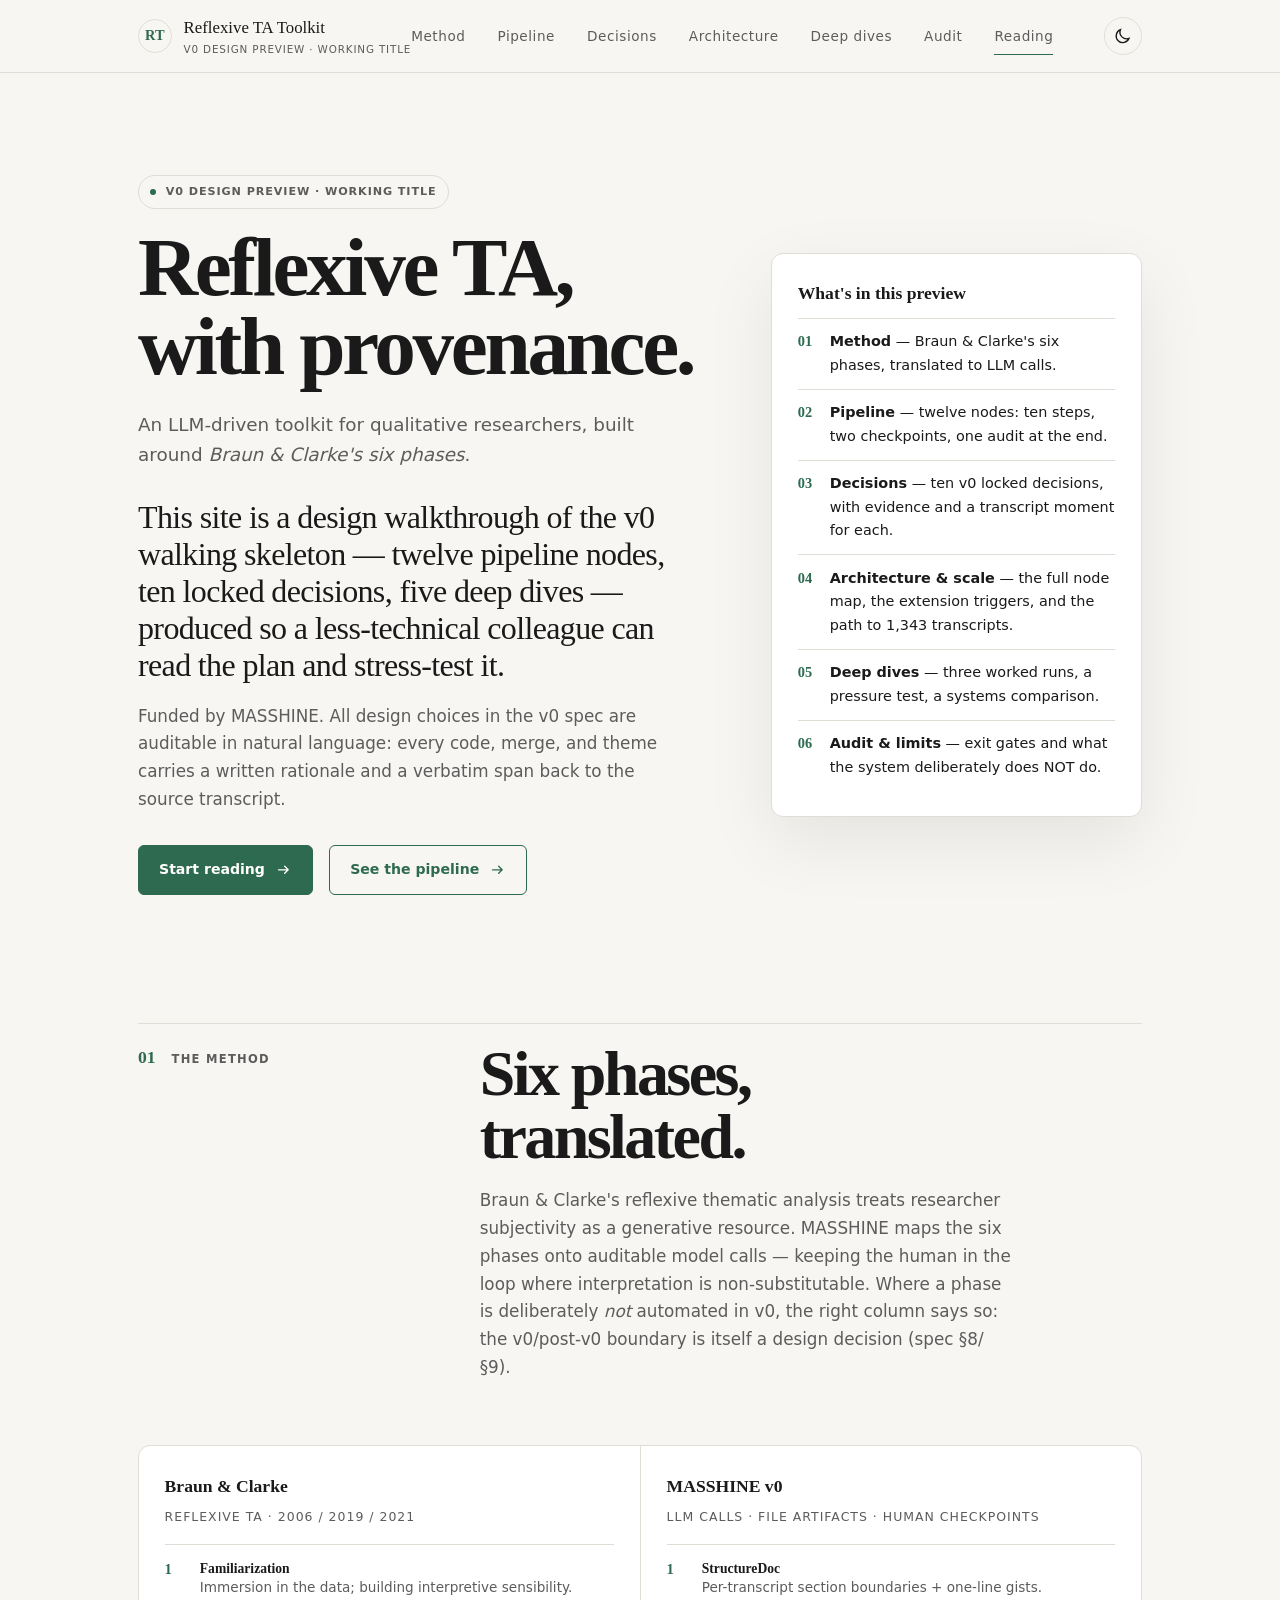
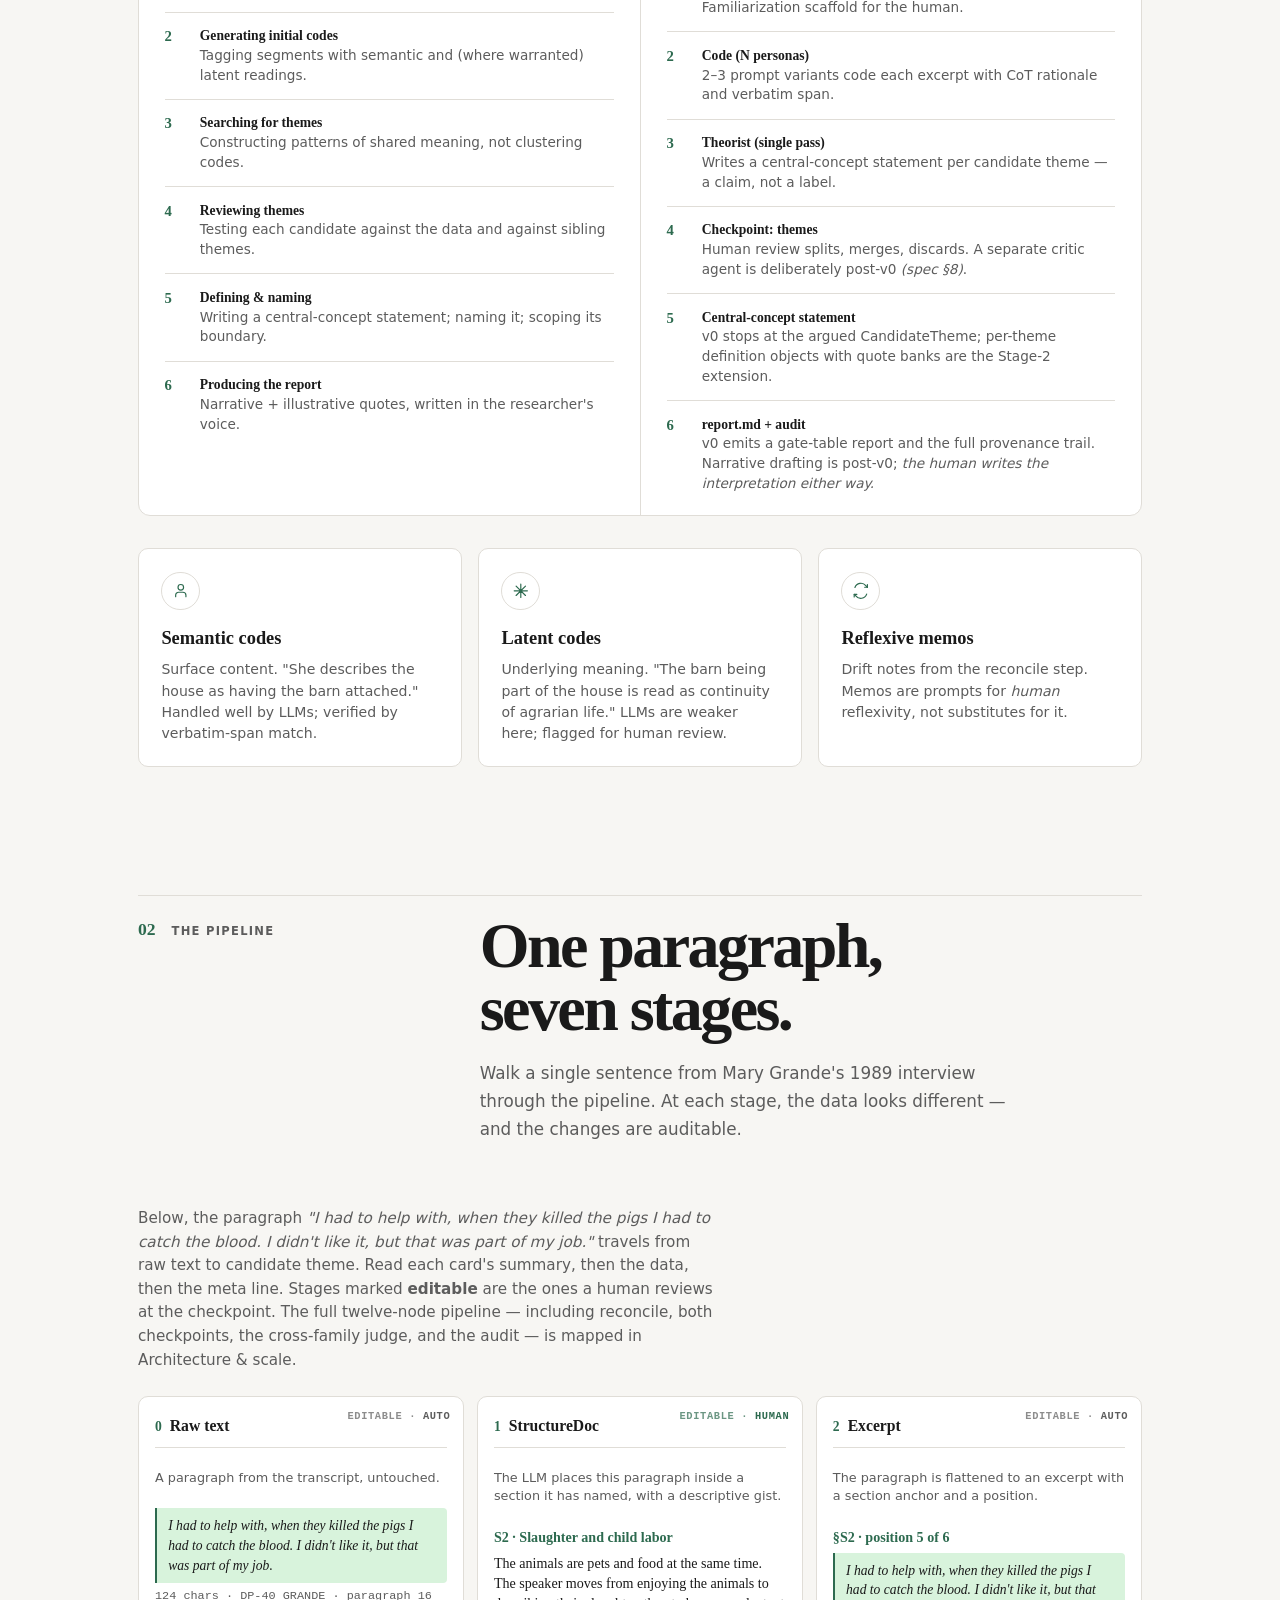
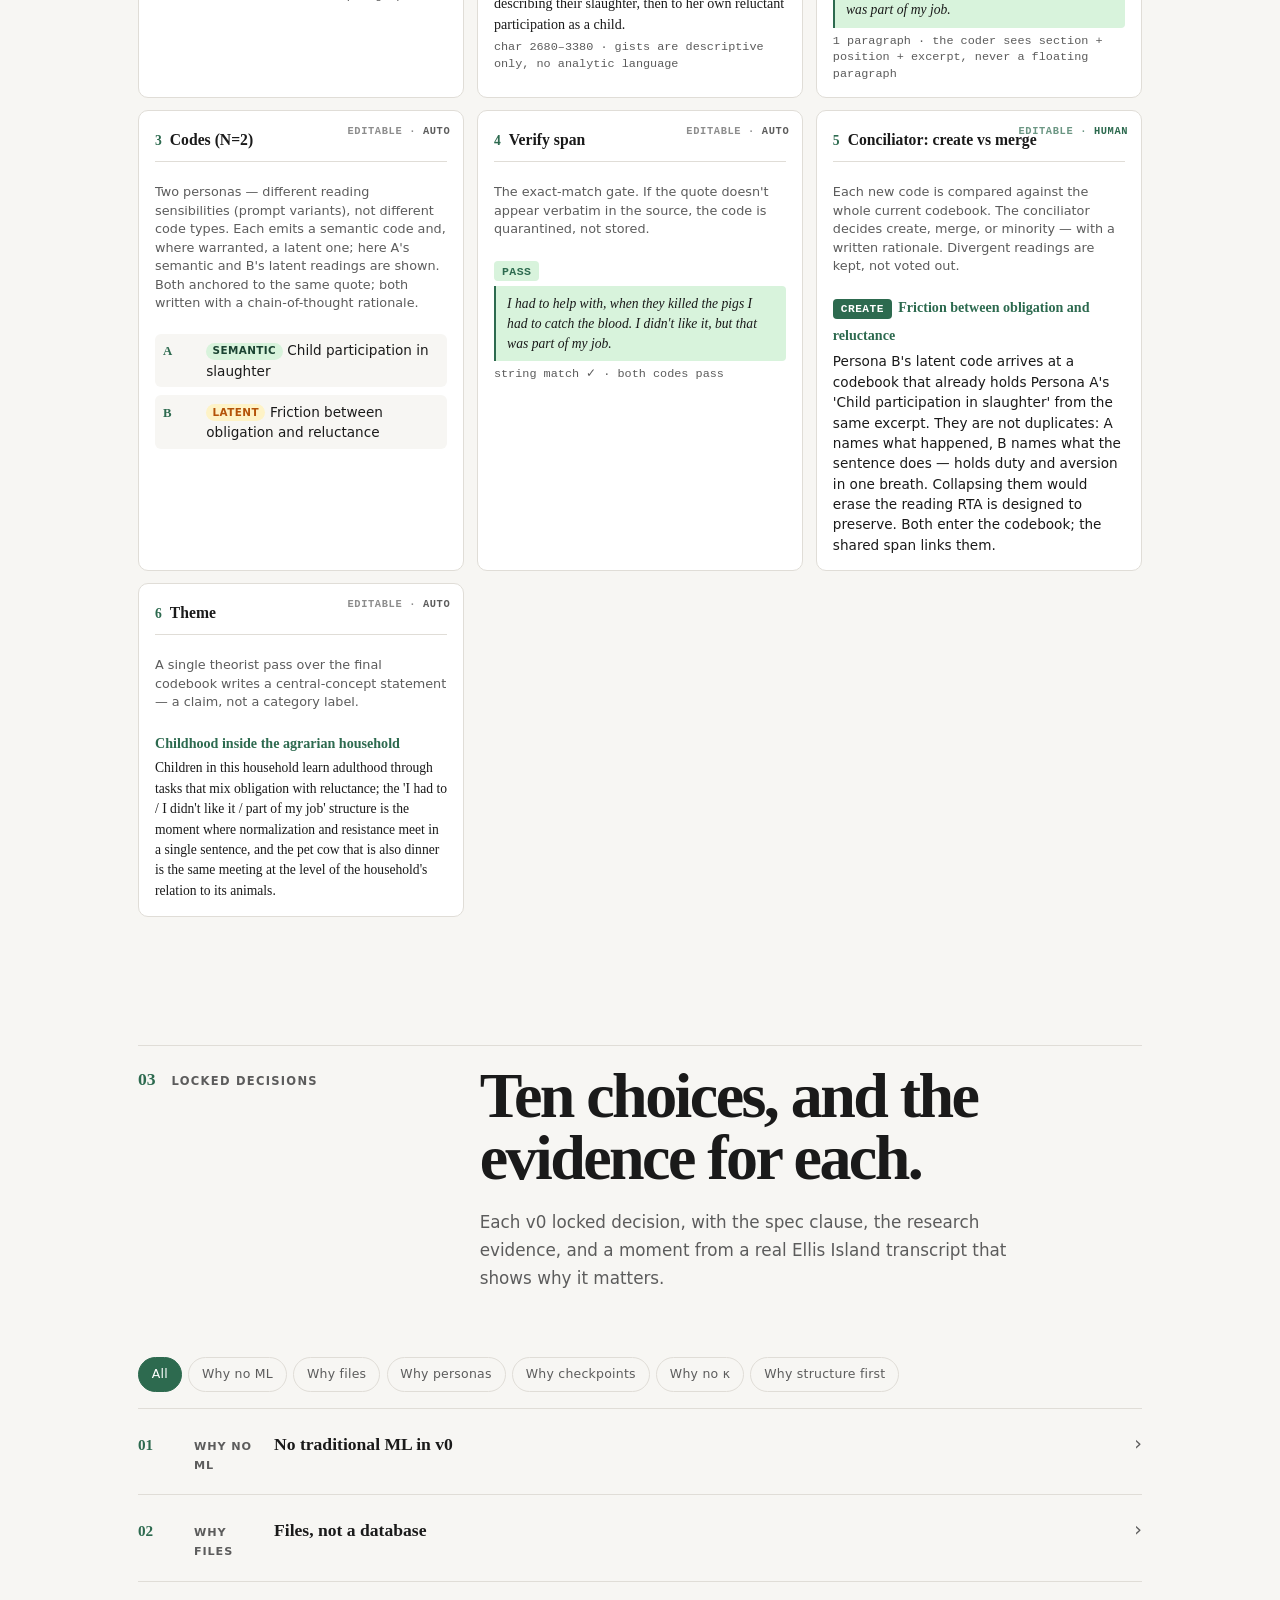
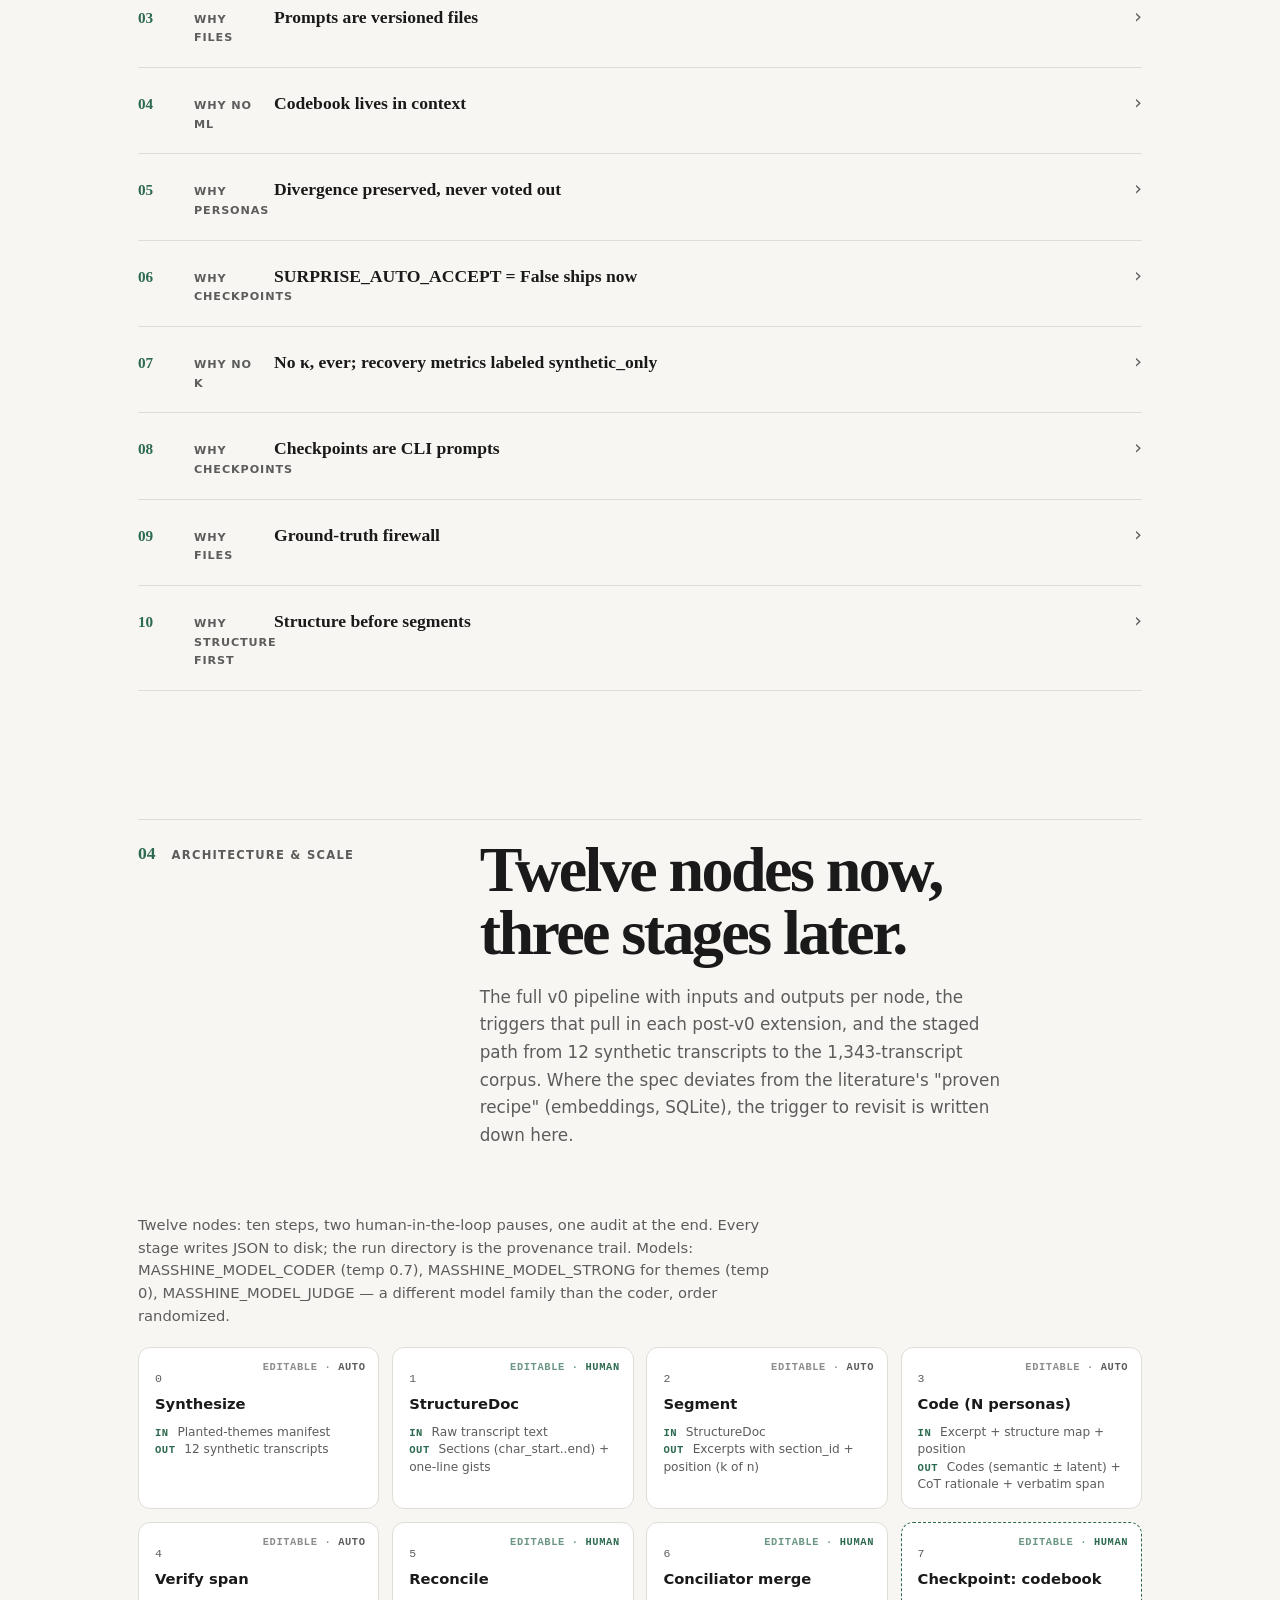
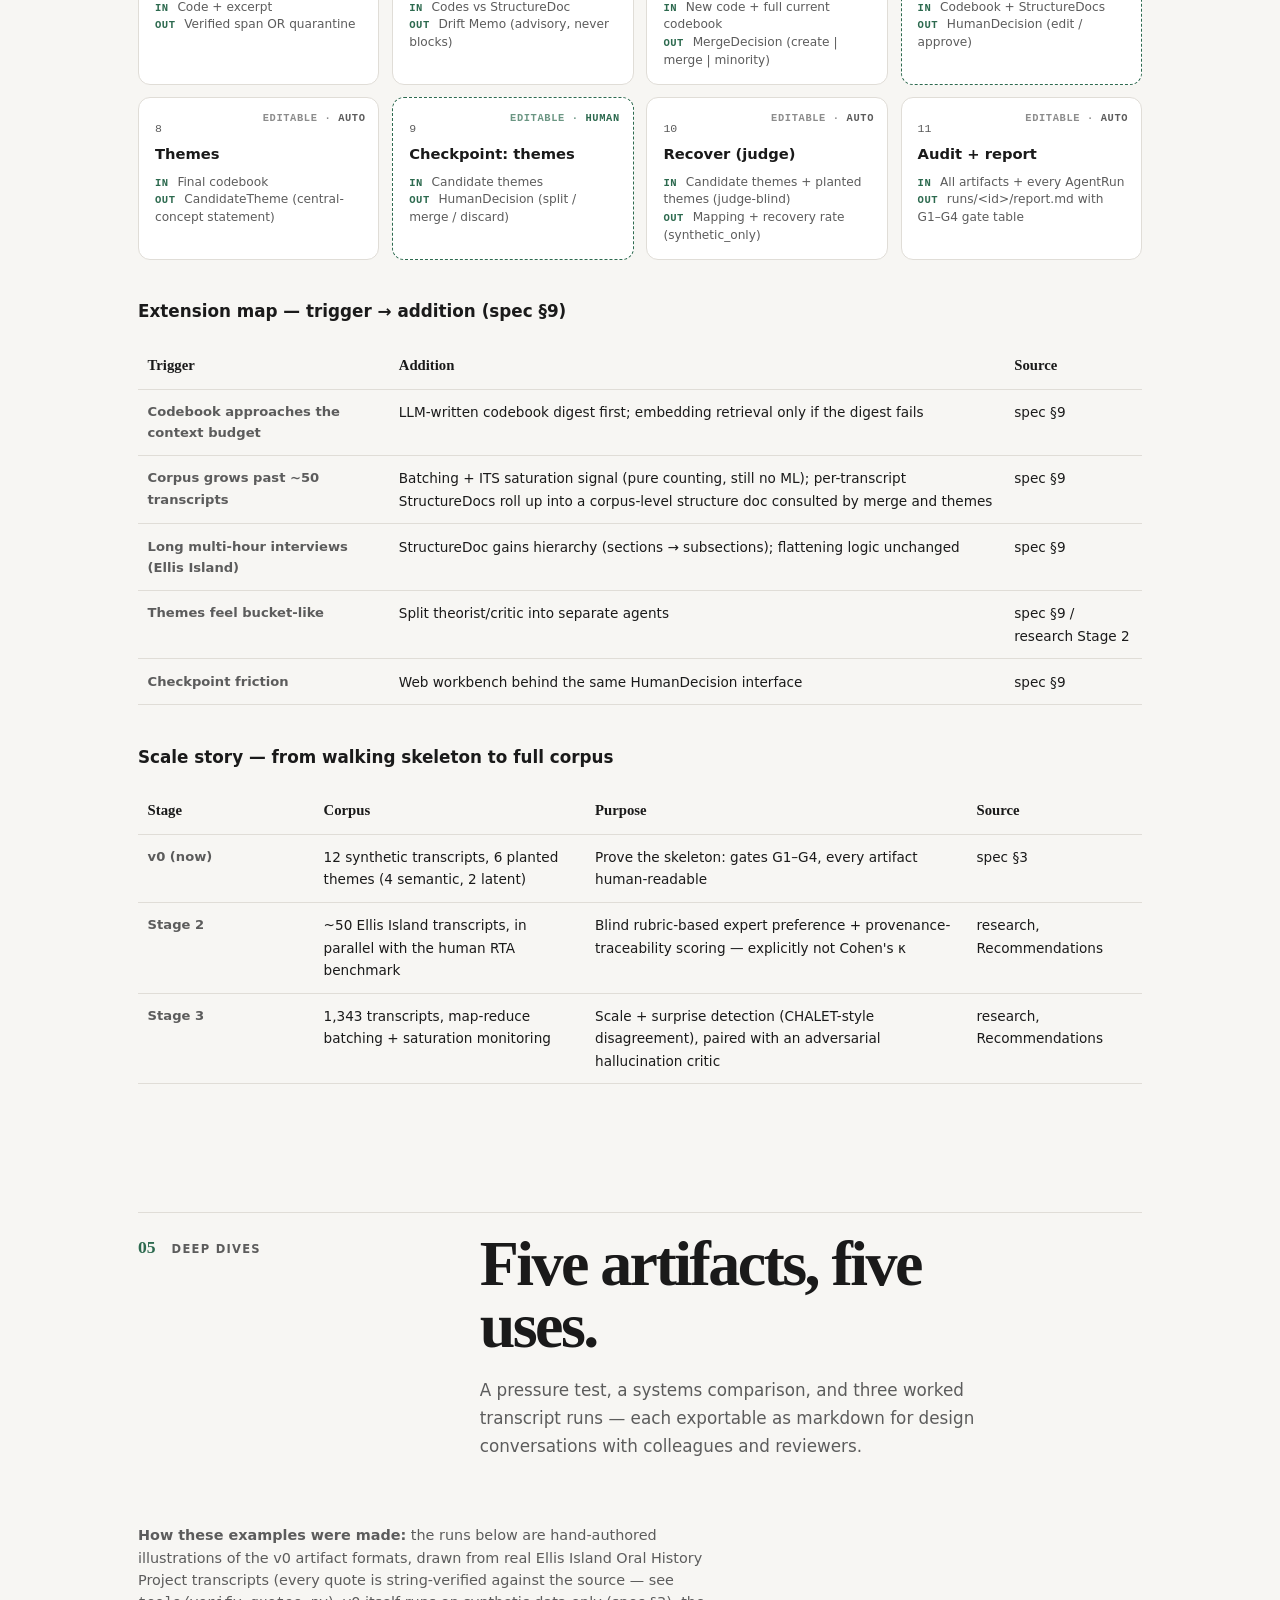
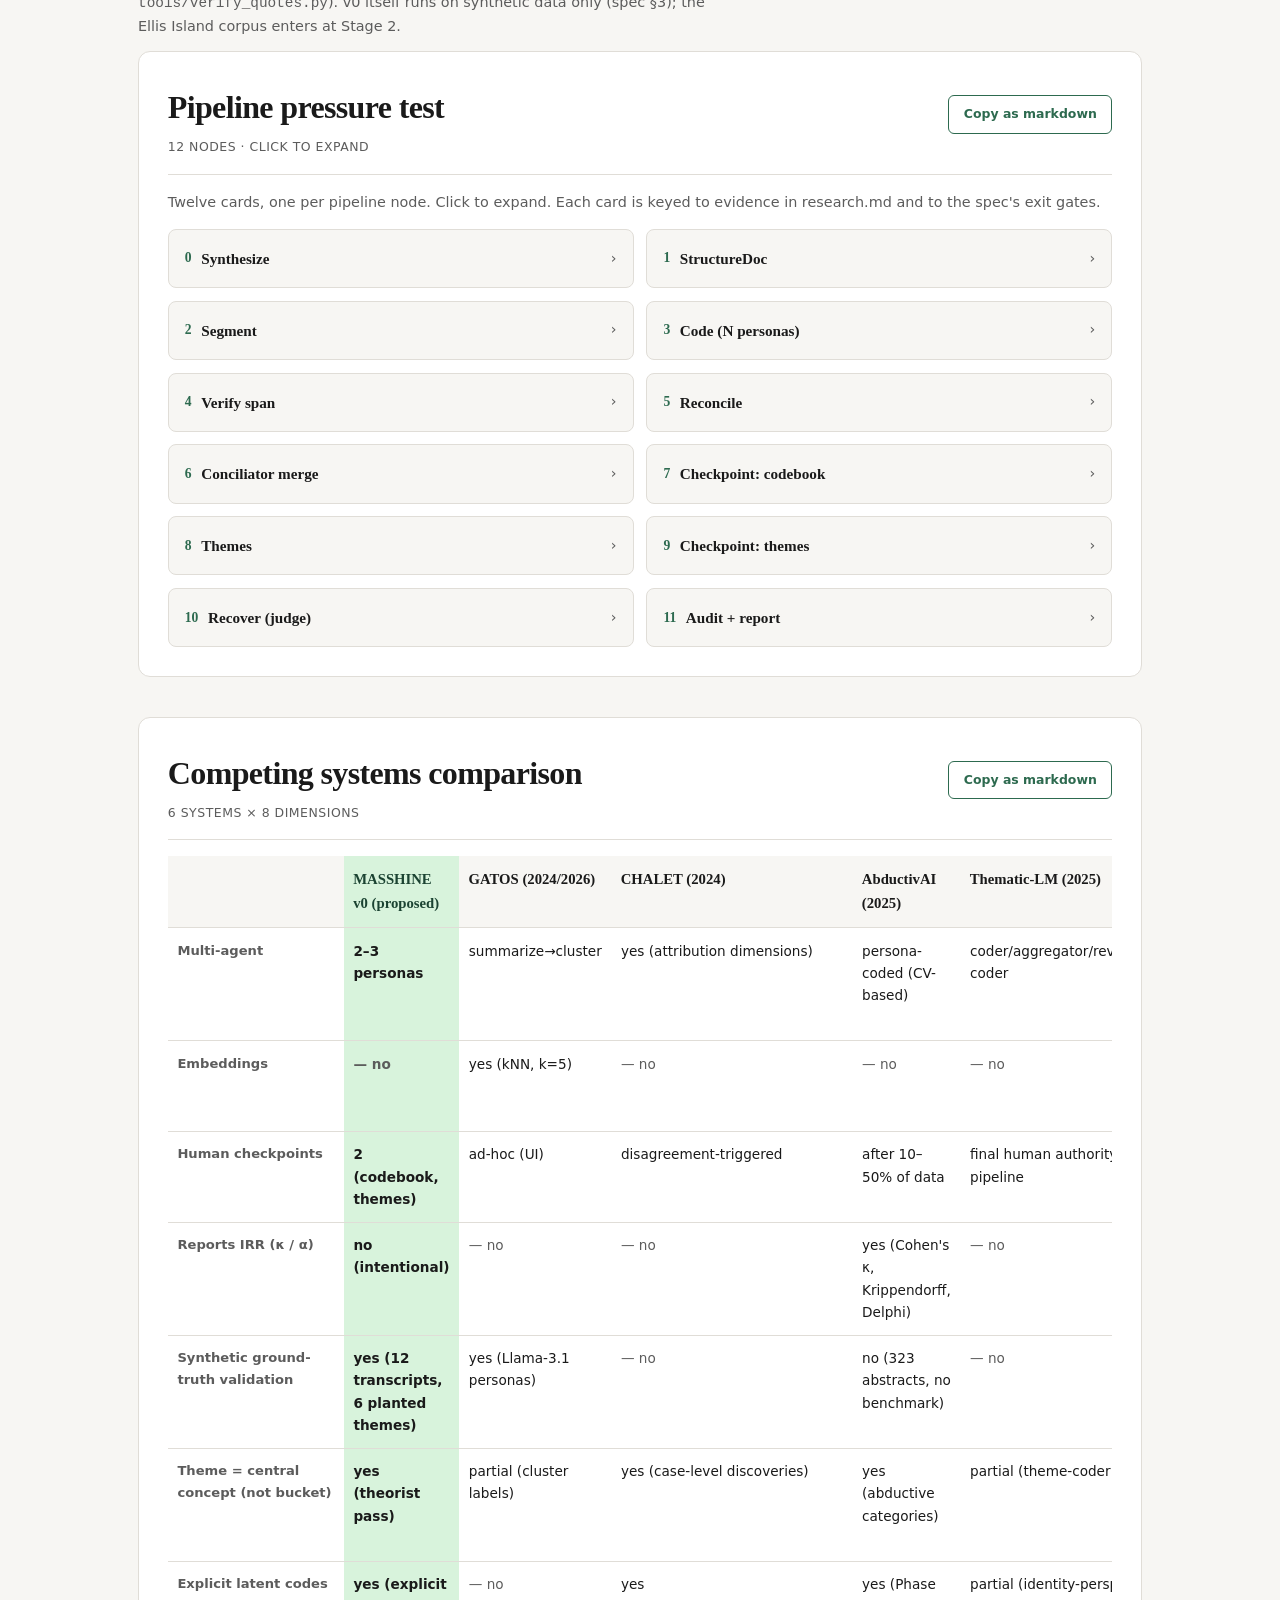
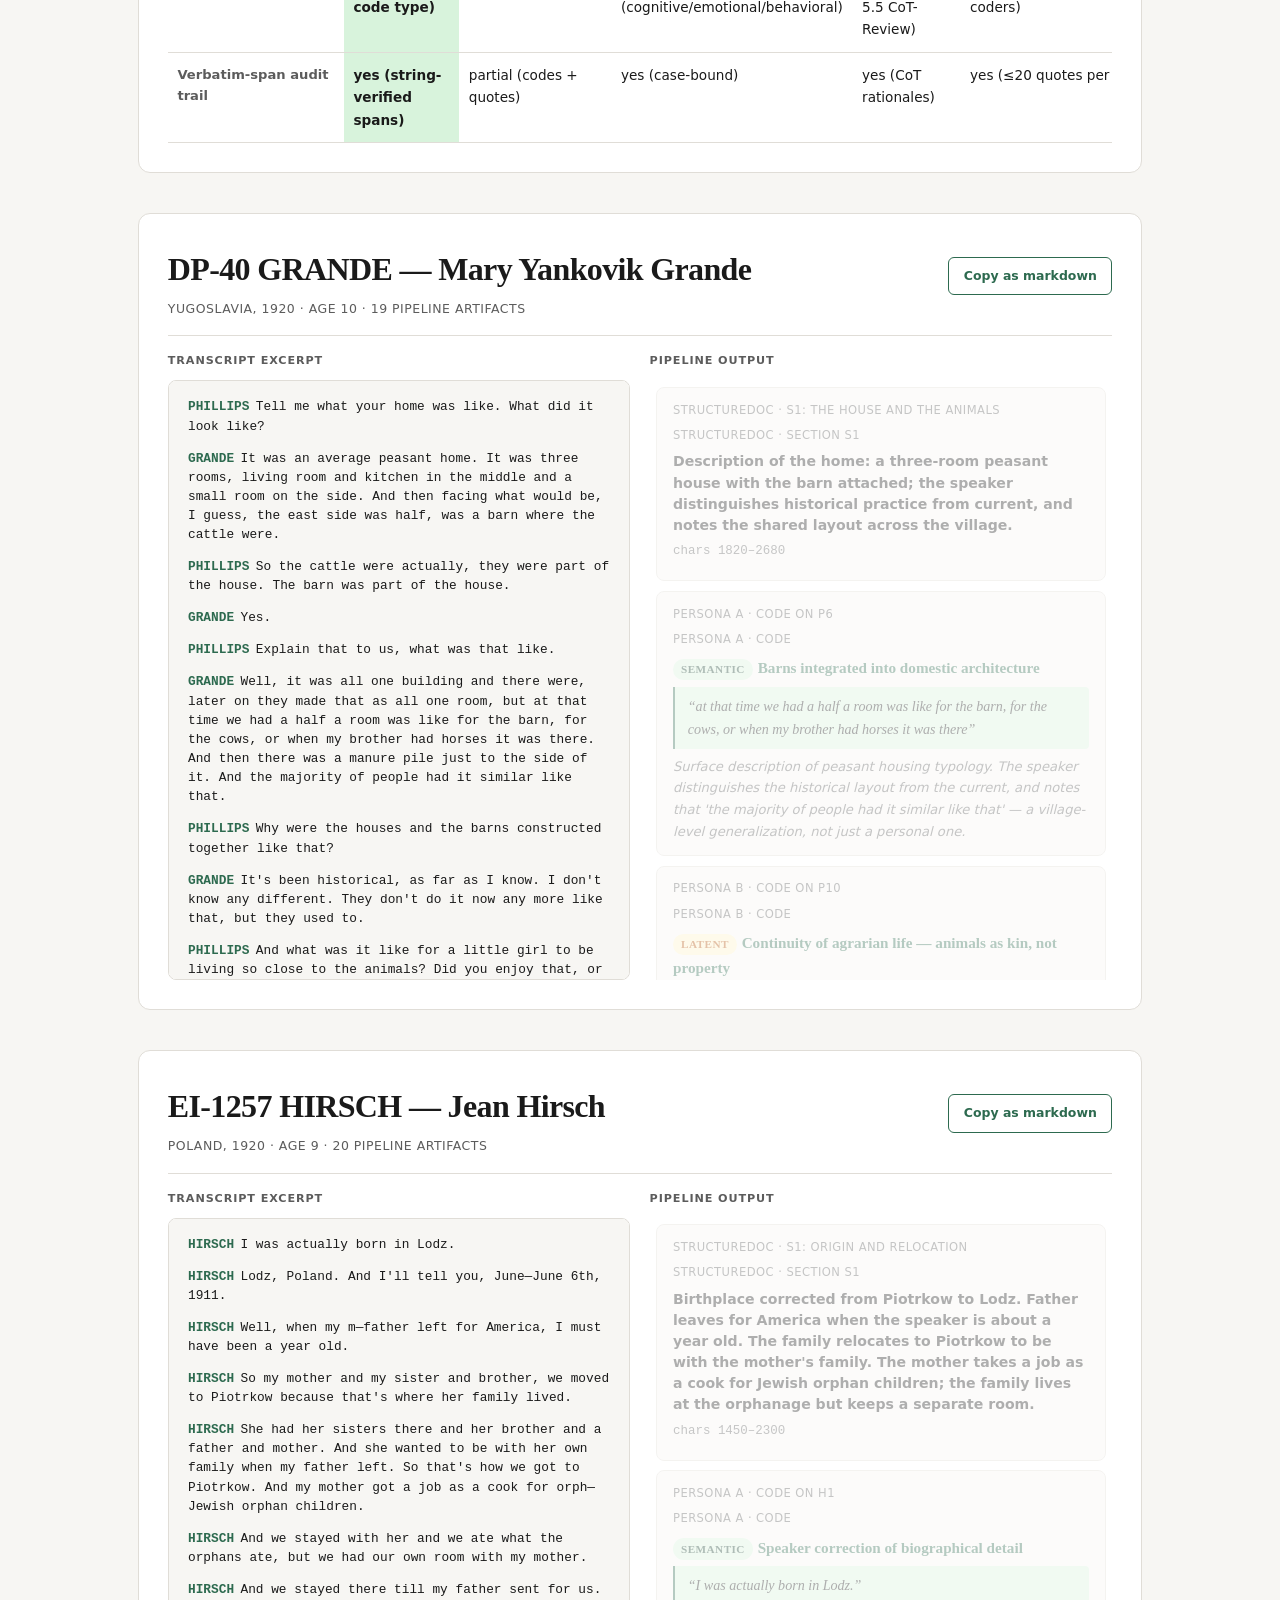
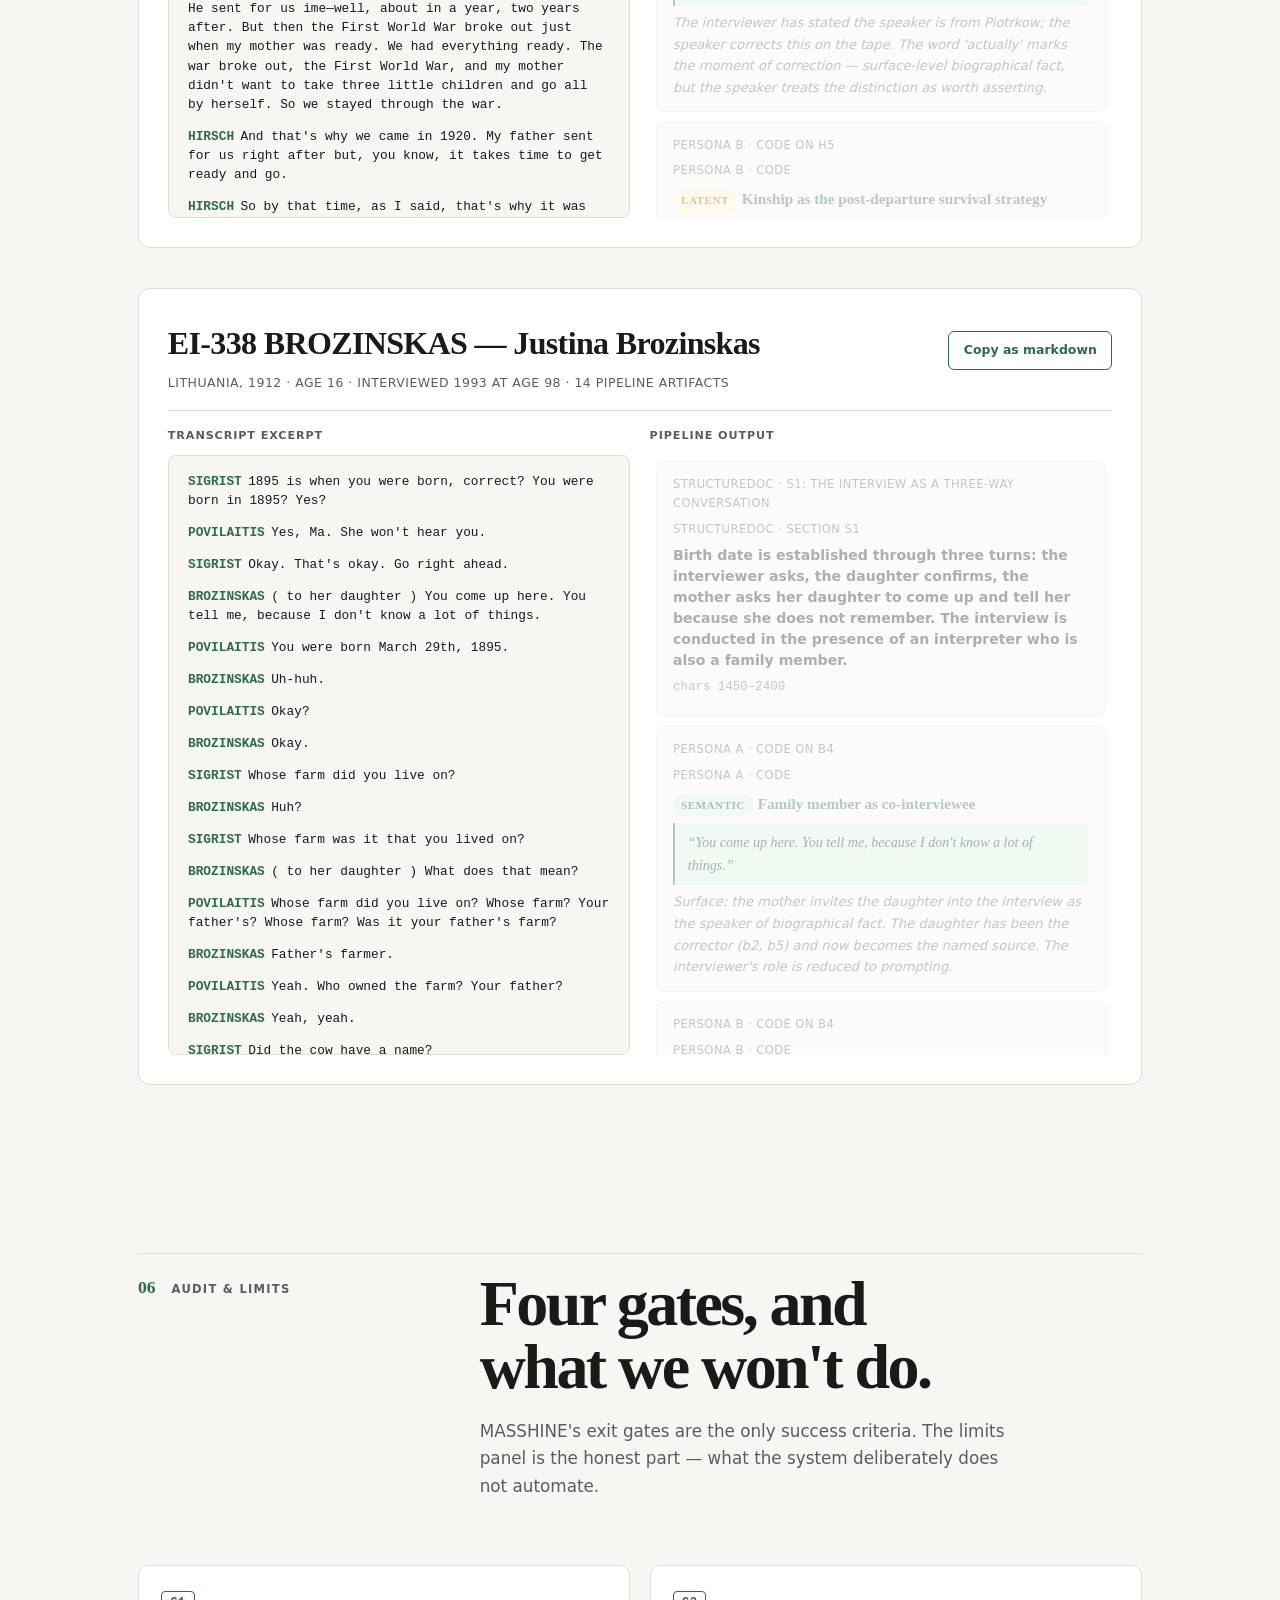
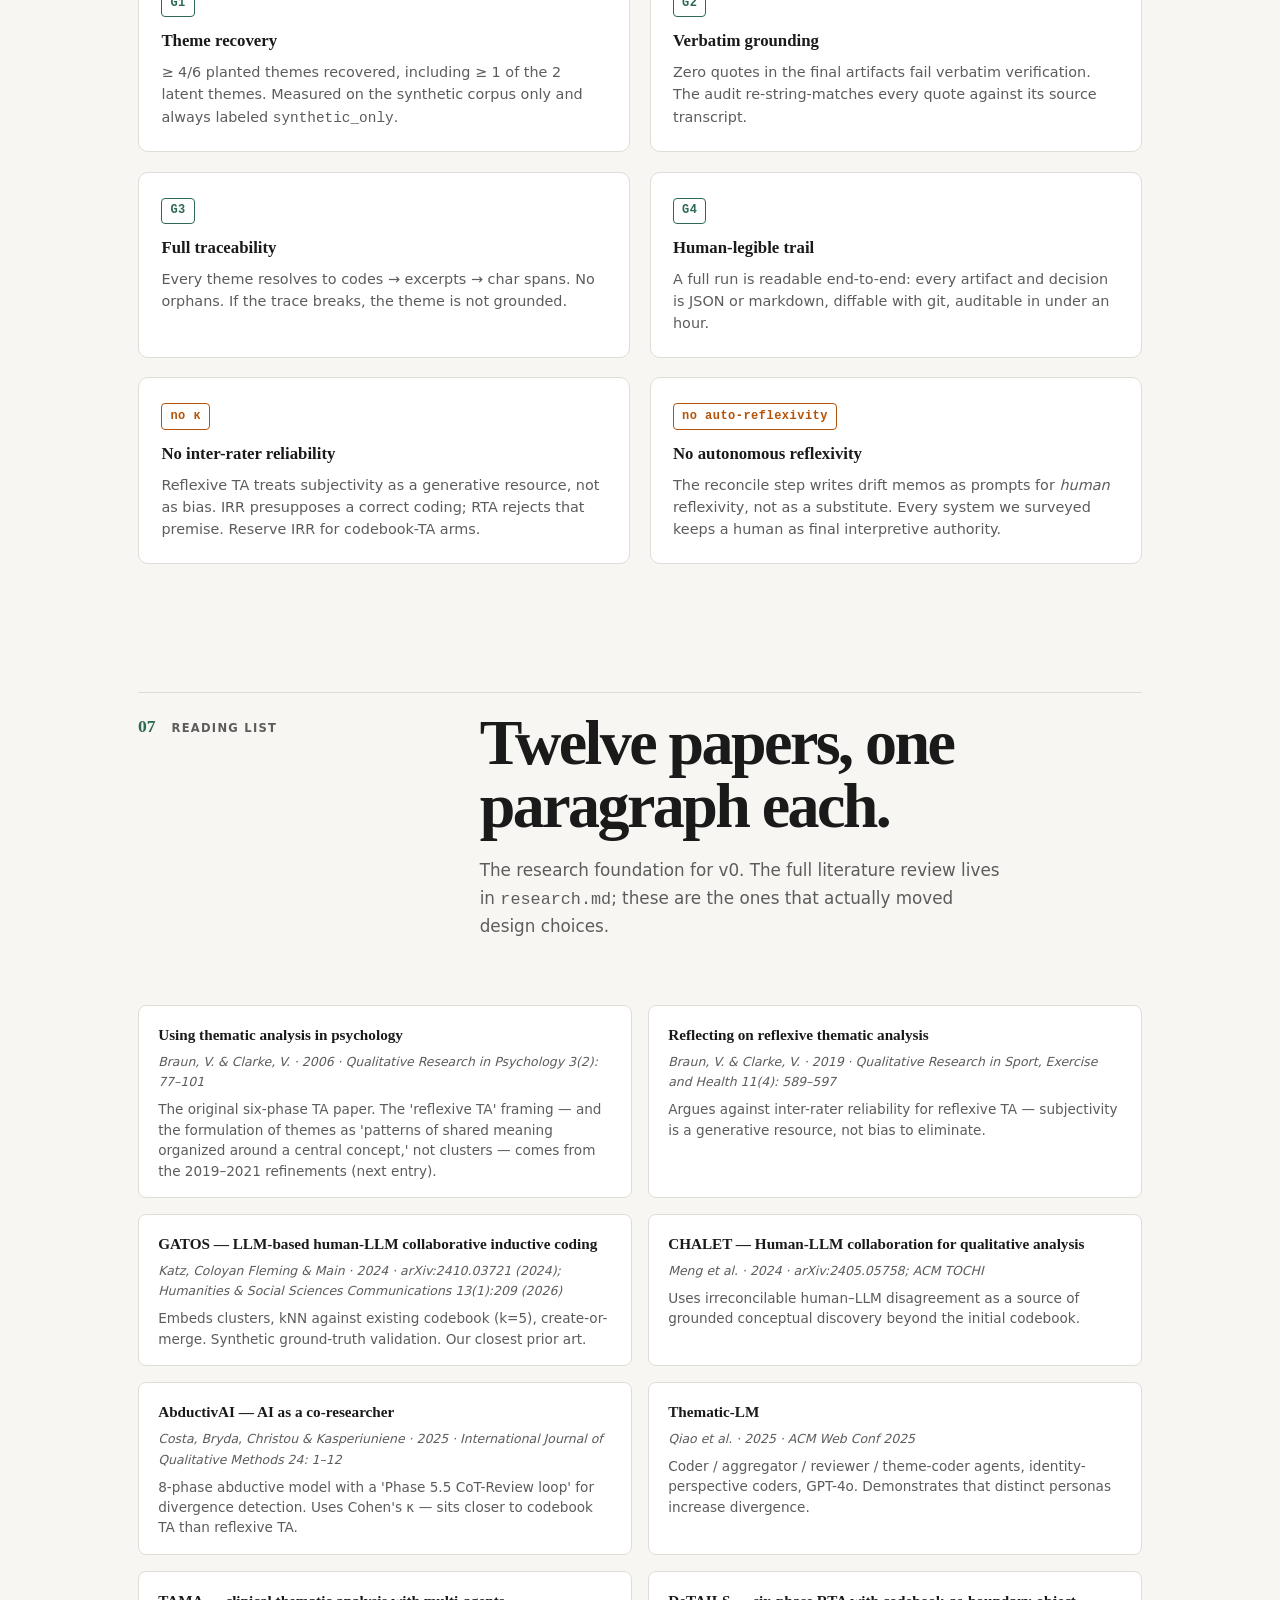
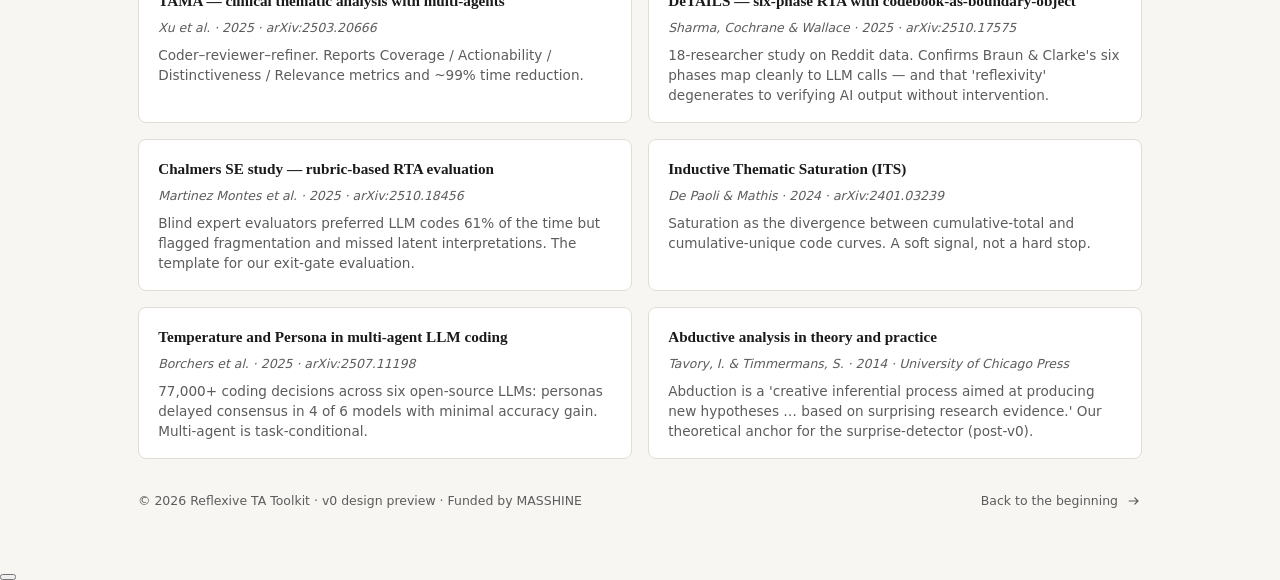
==== index.html @ 5973d667 "Initial commit: v0 design preview A static single-page educational site for the MASSHINE v0 reflexiv" ====
<!doctype html>
<html lang="en">
<head>
<meta charset="utf-8">
<meta name="viewport" content="width=device-width, initial-scale=1.0">
<meta name="description" content="An educational walkthrough of the MASSHINE reflexive thematic analysis toolkit — pipeline, locked decisions, and worked examples.">
<title>Reflexive TA Toolkit · Design Preview</title>
<link rel="stylesheet" href="styles.css">
</head>
<body>
<a class="skip-link" href="#main-content">Skip to content</a>

<header class="site-header">
  <div class="site-header__inner">
    <a class="wordmark" href="#top" aria-label="Reflexive TA Toolkit, home">
      <span class="wordmark__mark">RT</span>
      <span>
        <span class="wordmark__title">Reflexive TA Toolkit</span>
        <span class="wordmark__sub">v0 design preview · working title</span>
      </span>
    </a>
    <nav class="site-nav" aria-label="Primary navigation">
      <a href="#method">Method</a>
      <a href="#pipeline">Pipeline</a>
      <a href="#decisions">Decisions</a>
      <a href="#architecture">Architecture</a>
      <a href="#deep-dives">Deep dives</a>
      <a href="#audit">Audit</a>
      <a href="#reading">Reading</a>
    </nav>
    <button class="theme-toggle" type="button" aria-label="Switch to dark theme" aria-pressed="false">
      <svg class="theme-toggle__moon" aria-hidden="true" viewBox="0 0 24 24" fill="none"><path d="M20.5 14.5A8.5 8.5 0 0 1 9.5 3.5 8.5 8.5 0 1 0 20.5 14.5Z" stroke="currentColor" stroke-width="1.7"/></svg>
      <svg class="theme-toggle__sun" aria-hidden="true" viewBox="0 0 24 24" fill="none"><circle cx="12" cy="12" r="3.5" stroke="currentColor" stroke-width="1.7"/><path d="M12 2v2M12 20v2M4.93 4.93l1.42 1.42M17.65 17.65l1.42 1.42M2 12h2M20 12h2M4.93 19.07l1.42-1.42M17.65 6.35l1.42-1.42" stroke="currentColor" stroke-width="1.7" stroke-linecap="round"/></svg>
    </button>
  </div>
</header>

<main id="main-content">

  <!-- ============ HERO ============ -->
  <section class="hero" id="top">
    <div class="hero__inner">
      <div class="hero__copy">
        <span class="hero__eyebrow"><span class="dot"></span> v0 design preview · working title</span>
        <h1>Reflexive TA, with provenance.</h1>
        <p class="hero__role">An LLM-driven toolkit for qualitative researchers, built around <em>Braun &amp; Clarke's six phases</em>.</p>
        <p class="hero__lead">This site is a design walkthrough of the v0 walking skeleton — twelve pipeline nodes, ten locked decisions, five deep dives — produced so a less-technical colleague can read the plan and stress-test it.</p>
        <p class="hero__bio">Funded by MASSHINE. All design choices in the v0 spec are auditable in natural language: every code, merge, and theme carries a written rationale and a verbatim span back to the source transcript.</p>
        <div class="hero__actions">
          <a class="button" href="#method">Start reading
            <svg aria-hidden="true" viewBox="0 0 20 20" fill="none"><path d="M4 10h11M11 6l4 4-4 4" stroke="currentColor" stroke-width="1.5" stroke-linecap="round" stroke-linejoin="round"/></svg>
          </a>
          <a class="button button--secondary" href="#pipeline">See the pipeline
            <svg aria-hidden="true" viewBox="0 0 20 20" fill="none"><path d="M4 10h11M11 6l4 4-4 4" stroke="currentColor" stroke-width="1.5" stroke-linecap="round" stroke-linejoin="round"/></svg>
          </a>
        </div>
      </div>
      <aside class="hero__panel reveal">
        <h3>What's in this preview</h3>
        <ol class="hero__panel-list">
          <li><span>01</span> <span><strong>Method</strong> — Braun &amp; Clarke's six phases, translated to LLM calls.</span></li>
          <li><span>02</span> <span><strong>Pipeline</strong> — twelve nodes: ten steps, two checkpoints, one audit at the end.</span></li>
          <li><span>03</span> <span><strong>Decisions</strong> — ten v0 locked decisions, with evidence and a transcript moment for each.</span></li>
          <li><span>04</span> <span><strong>Architecture &amp; scale</strong> — the full node map, the extension triggers, and the path to 1,343 transcripts.</span></li>
          <li><span>05</span> <span><strong>Deep dives</strong> — three worked runs, a pressure test, a systems comparison.</span></li>
          <li><span>06</span> <span><strong>Audit &amp; limits</strong> — exit gates and what the system deliberately does NOT do.</span></li>
        </ol>
      </aside>
    </div>
  </section>

  <!-- ============ METHOD ============ -->
  <section class="page-section" id="method">
    <header class="section-heading reveal">
      <div>
        <span class="section-heading__number">01</span>
        <p class="eyebrow">The method</p>
      </div>
      <div>
        <h2>Six phases, translated.</h2>
        <p>Braun &amp; Clarke's reflexive thematic analysis treats researcher subjectivity as a generative resource. MASSHINE maps the six phases onto auditable model calls — keeping the human in the loop where interpretation is non-substitutable. Where a phase is deliberately <em>not</em> automated in v0, the right column says so: the v0/post-v0 boundary is itself a design decision (spec §8/§9).</p>
      </div>
    </header>

    <div class="phases reveal">
      <div class="phases__col">
        <h3>Braun &amp; Clarke</h3>
        <p class="col-sub">Reflexive TA · 2006 / 2019 / 2021</p>
        <ol class="phases__list">
          <li><span><strong>Familiarization</strong><span>Immersion in the data; building interpretive sensibility.</span></span></li>
          <li><span><strong>Generating initial codes</strong><span>Tagging segments with semantic and (where warranted) latent readings.</span></span></li>
          <li><span><strong>Searching for themes</strong><span>Constructing patterns of shared meaning, not clustering codes.</span></span></li>
          <li><span><strong>Reviewing themes</strong><span>Testing each candidate against the data and against sibling themes.</span></span></li>
          <li><span><strong>Defining &amp; naming</strong><span>Writing a central-concept statement; naming it; scoping its boundary.</span></span></li>
          <li><span><strong>Producing the report</strong><span>Narrative + illustrative quotes, written in the researcher's voice.</span></span></li>
        </ol>
      </div>
      <div class="phases__col">
        <h3>MASSHINE v0</h3>
        <p class="col-sub">LLM calls · file artifacts · human checkpoints</p>
        <ol class="phases__list">
          <li><span><strong>StructureDoc</strong><span>Per-transcript section boundaries + one-line gists. Familiarization scaffold for the human.</span></span></li>
          <li><span><strong>Code (N personas)</strong><span>2–3 prompt variants code each excerpt with CoT rationale and verbatim span.</span></span></li>
          <li><span><strong>Theorist (single pass)</strong><span>Writes a central-concept statement per candidate theme — a claim, not a label.</span></span></li>
          <li><span><strong>Checkpoint: themes</strong><span>Human review splits, merges, discards. A separate critic agent is deliberately post-v0 <em>(spec §8)</em>.</span></span></li>
          <li><span><strong>Central-concept statement</strong><span>v0 stops at the argued CandidateTheme; per-theme definition objects with quote banks are the Stage-2 extension.</span></span></li>
          <li><span><strong>report.md + audit</strong><span>v0 emits a gate-table report and the full provenance trail. Narrative drafting is post-v0; <em>the human writes the interpretation either way.</em></span></span></li>
        </ol>
      </div>
    </div>

    <div class="focus-grid reveal">
      <article class="focus-card">
        <div class="focus-card__icon">
          <svg aria-hidden="true" viewBox="0 0 24 24" fill="none" stroke="currentColor" stroke-width="1.6" stroke-linecap="round" stroke-linejoin="round"><path d="M5 20v-1.8a4.2 4.2 0 0 1 4.2-4.2h5.6a4.2 4.2 0 0 1 4.2 4.2V20"/><circle cx="12" cy="7.2" r="3.8"/></svg>
        </div>
        <h3>Semantic codes</h3>
        <p>Surface content. "She describes the house as having the barn attached." Handled well by LLMs; verified by verbatim-span match.</p>
      </article>
      <article class="focus-card">
        <div class="focus-card__icon">
          <svg aria-hidden="true" viewBox="0 0 24 24" fill="none" stroke="currentColor" stroke-width="1.6" stroke-linecap="round" stroke-linejoin="round"><path d="M12 3v18M3 12h18M5.6 5.6l12.8 12.8M5.6 18.4 18.4 5.6"/></svg>
        </div>
        <h3>Latent codes</h3>
        <p>Underlying meaning. "The barn being part of the house is read as continuity of agrarian life." LLMs are weaker here; flagged for human review.</p>
      </article>
      <article class="focus-card">
        <div class="focus-card__icon">
          <svg aria-hidden="true" viewBox="0 0 24 24" fill="none" stroke="currentColor" stroke-width="1.6" stroke-linecap="round" stroke-linejoin="round"><path d="M4 7.5A8.5 8.5 0 0 1 18.8 5L21 7.2"/><path d="M21 3.5v3.7h-3.7M20 16.5A8.5 8.5 0 0 1 5.2 19L3 16.8"/><path d="M3 20.5v-3.7h3.7"/></svg>
        </div>
        <h3>Reflexive memos</h3>
        <p>Drift notes from the reconcile step. Memos are prompts for <em>human</em> reflexivity, not substitutes for it.</p>
      </article>
    </div>
  </section>

  <!-- ============ PIPELINE ============ -->
  <section class="page-section" id="pipeline">
    <header class="section-heading reveal">
      <div>
        <span class="section-heading__number">02</span>
        <p class="eyebrow">The pipeline</p>
      </div>
      <div>
        <h2>One paragraph, seven stages.</h2>
        <p>Walk a single sentence from Mary Grande's 1989 interview through the pipeline. At each stage, the data looks different — and the changes are auditable.</p>
      </div>
    </header>

    <p class="reveal" style="margin-top:0;color:var(--muted);font-size:0.95rem;line-height:1.55;max-width:60ch;">Below, the paragraph <em>"I had to help with, when they killed the pigs I had to catch the blood. I didn't like it, but that was part of my job."</em> travels from raw text to candidate theme. Read each card's summary, then the data, then the meta line. Stages marked <strong>editable</strong> are the ones a human reviews at the checkpoint. The full twelve-node pipeline — including reconcile, both checkpoints, the cross-family judge, and the audit — is mapped in <a href="#architecture">Architecture &amp; scale</a>.</p>

    <div class="flow-walkthrough reveal" id="flow-walkthrough"></div>
  </section>

  <!-- ============ LOCKED DECISIONS ============ -->
  <section class="page-section" id="decisions">
    <header class="section-heading reveal">
      <div>
        <span class="section-heading__number">03</span>
        <p class="eyebrow">Locked decisions</p>
      </div>
      <div>
        <h2>Ten choices, and the evidence for each.</h2>
        <p>Each v0 locked decision, with the spec clause, the research evidence, and a moment from a real Ellis Island transcript that shows why it matters.</p>
      </div>
    </header>

    <div class="decisions__filters reveal" id="decisions-filters" aria-label="Filter decisions by topic"></div>
    <div class="decisions reveal" id="decisions-list" aria-live="polite"></div>
  </section>

  <!-- ============ ARCHITECTURE & SCALE ============ -->
  <section class="page-section" id="architecture">
    <header class="section-heading reveal">
      <div>
        <span class="section-heading__number">04</span>
        <p class="eyebrow">Architecture &amp; scale</p>
      </div>
      <div>
        <h2>Twelve nodes now, three stages later.</h2>
        <p>The full v0 pipeline with inputs and outputs per node, the triggers that pull in each post-v0 extension, and the staged path from 12 synthetic transcripts to the 1,343-transcript corpus. Where the spec deviates from the literature's "proven recipe" (embeddings, SQLite), the trigger to revisit is written down here.</p>
      </div>
    </header>
    <div class="pipeline-rail reveal" id="pipeline-rail"></div>
    <h3 class="arch-subhead reveal">Extension map — trigger → addition (spec §9)</h3>
    <div class="extension-map reveal" id="extension-map"></div>
    <h3 class="arch-subhead reveal">Scale story — from walking skeleton to full corpus</h3>
    <div class="scale-story reveal" id="scale-story"></div>
  </section>

  <!-- ============ DEEP DIVES ============ -->
  <section class="page-section" id="deep-dives">
    <header class="section-heading reveal">
      <div>
        <span class="section-heading__number">05</span>
        <p class="eyebrow">Deep dives</p>
      </div>
      <div>
        <h2>Five artifacts, five uses.</h2>
        <p>A pressure test, a systems comparison, and three worked transcript runs — each exportable as markdown for design conversations with colleagues and reviewers.</p>
      </div>
    </header>

    <p class="reveal" style="margin-top:0;color:var(--muted);font-size:0.9rem;line-height:1.55;max-width:62ch;"><strong>How these examples were made:</strong> the runs below are hand-authored illustrations of the v0 artifact formats, drawn from real Ellis Island Oral History Project transcripts (every quote is string-verified against the source — see <code>tools/verify_quotes.py</code>). v0 itself runs on synthetic data only (spec §3); the Ellis Island corpus enters at Stage 2.</p>

    <div id="deep-dives-content"></div>
  </section>

  <!-- ============ AUDIT & LIMITS ============ -->
  <section class="page-section" id="audit">
    <header class="section-heading reveal">
      <div>
        <span class="section-heading__number">06</span>
        <p class="eyebrow">Audit &amp; limits</p>
      </div>
      <div>
        <h2>Four gates, and what we won't do.</h2>
        <p>MASSHINE's exit gates are the only success criteria. The limits panel is the honest part — what the system deliberately does not automate.</p>
      </div>
    </header>

    <div class="audit reveal">
      <div class="audit__card">
        <span class="gate">G1</span>
        <h3>Theme recovery</h3>
        <p>≥ 4/6 planted themes recovered, including ≥ 1 of the 2 latent themes. Measured on the synthetic corpus only and always labeled <code>synthetic_only</code>.</p>
      </div>
      <div class="audit__card">
        <span class="gate">G2</span>
        <h3>Verbatim grounding</h3>
        <p>Zero quotes in the final artifacts fail verbatim verification. The audit re-string-matches every quote against its source transcript.</p>
      </div>
      <div class="audit__card">
        <span class="gate">G3</span>
        <h3>Full traceability</h3>
        <p>Every theme resolves to codes → excerpts → char spans. No orphans. If the trace breaks, the theme is not grounded.</p>
      </div>
      <div class="audit__card">
        <span class="gate">G4</span>
        <h3>Human-legible trail</h3>
        <p>A full run is readable end-to-end: every artifact and decision is JSON or markdown, diffable with git, auditable in under an hour.</p>
      </div>
      <div class="audit__card limit">
        <span class="gate">no κ</span>
        <h3>No inter-rater reliability</h3>
        <p>Reflexive TA treats subjectivity as a generative resource, not as bias. IRR presupposes a correct coding; RTA rejects that premise. Reserve IRR for codebook-TA arms.</p>
      </div>
      <div class="audit__card limit">
        <span class="gate">no auto-reflexivity</span>
        <h3>No autonomous reflexivity</h3>
        <p>The reconcile step writes drift memos as prompts for <em>human</em> reflexivity, not as a substitute. Every system we surveyed keeps a human as final interpretive authority.</p>
      </div>
    </div>
  </section>

  <!-- ============ READING LIST ============ -->
  <section class="page-section" id="reading">
    <header class="section-heading reveal">
      <div>
        <span class="section-heading__number">07</span>
        <p class="eyebrow">Reading list</p>
      </div>
      <div>
        <h2>Twelve papers, one paragraph each.</h2>
        <p>The research foundation for v0. The full literature review lives in <code>research.md</code>; these are the ones that actually moved design choices.</p>
      </div>
    </header>
    <div class="reading-list reveal" id="reading-list"></div>
  </section>

</main>

<footer class="site-footer">
  <p>© <span data-current-year></span> Reflexive TA Toolkit · v0 design preview · Funded by MASSHINE</p>
  <a href="#top">Back to the beginning
    <svg aria-hidden="true" viewBox="0 0 20 20" fill="none"><path d="M4 10h11M11 6l4 4-4 4" stroke="currentColor" stroke-width="1.5" stroke-linecap="round" stroke-linejoin="round"/></svg>
  </a>
</footer>

<button class="back-to-top" type="button" aria-label="Back to top">
  <svg aria-hidden="true" viewBox="0 0 24 24" fill="none"><path d="m7 14 5-5 5 5" stroke="currentColor" stroke-width="1.7" stroke-linecap="round" stroke-linejoin="round"/></svg>
</button>

<!-- CONTENT:BEGIN (generated by tools/inline_content.py — do not edit by hand) -->
<script type="application/json" data-content="decisions">{"decisions": [{"id": "no-ml", "num": "01", "title": "No traditional ML in v0", "category": "no-ml", "spec": "No traditional ML in v0. Code similarity, merging, grouping, theme construction, and eval matching are all LLM judgments with written rationales — which makes every decision auditable in natural language instead of a cosine number. Embeddings are a later, optional scaling tool (§9), never a requirement.", "source": "MASSHINE_v0_SPEC.md §2.1", "research": "Theme as bucket vs. theme as pattern of shared meaning is the recurring distortion. Engineering pipelines almost universally implement themes as clusters/buckets of codes (embedding clustering, topic-model-like grouping). Braun & Clarke's 'theme as a pattern of shared meaning organized around a central concept' is an interpretive construction, not a cluster.", "researchSource": "research.md, Key Findings #2", "deviation": "Research TL;DR #3 calls embedding-based de-duplication with map-reduce batching the architecture you 'must use' at the 1,343-transcript scale — the proven recipe (GATOS kNN k=5, LOGOS cosine 0.65). The spec deliberately defers it: LLM-judged merging keeps every decision auditable in natural language at v0 scale. Revisit trigger (spec §9): codebook approaches the context budget → LLM-written digest first, embeddings only if the digest fails.", "transcript": {"quote": "It was an average peasant home. It was three rooms, living room and kitchen in the middle and a small room on the side. And then facing what would be, I guess, the east side was half, was a barn where the cattle were.", "source": "DP-40 GRANDE · Mary Yankovik Grande, age 10, Yugoslavia 1920", "why": "An embedding-based cluster would put this passage near other 'house description' passages. A reader pays attention to the phrase 'I guess, the east side' — the speaker is uncertain of the cardinal direction, suggesting she's reconstructing the layout from a child's memory. That uncertainty is interpretive material; a cosine score would lose it."}}, {"id": "file-based", "num": "02", "title": "Files, not a database", "category": "file-based", "spec": "Files, not a database. Artifacts are JSON files under runs/<run_id>/; the run directory is git-committed → git is the provenance and diff layer. SQLite only if/when file counts hurt.", "source": "MASSHINE_v0_SPEC.md §2.2", "research": "Provenance/audit trails are the linchpin deliverable. They serve double duty: (a) interpretive-depth evaluation (excerpt → code → theme definition → memo traceability) and (b) step-by-step comparability against the human benchmark. Existing systems already attach verbatim quotes to codes (Thematic-LM saves up to 20 quotes per code; TAMA retains excerpt provenance).", "researchSource": "research.md, Key Findings #6", "deviation": "Research §5 recommends persisting artifacts in a store — 'e.g., SQLite, as in GATOS-style tooling.' The spec chooses git-diffable JSON files until file counts hurt (spec §2.2): provenance-as-directory-tree beats provenance-as-joins for human audit. SQLite is the written fallback, not the design.", "transcript": {"quote": "I had to help with, when they killed the pigs I had to catch the blood. I didn't like it, but that was part of my job.", "source": "DP-40 GRANDE · Mary Yankovik Grande", "why": "A single sentence that has to travel, intact, from the transcript, through a Code, through a MergeDecision, into a CandidateTheme, and finally into a report. If any of those artifacts is a row in a relational table, the trace requires joins. In JSON files, the trace is the directory tree."}}, {"id": "prompts-versioned", "num": "03", "title": "Prompts are versioned files", "category": "file-based", "spec": "Prompts are versioned files in src/masshine/prompts/*.md, never inline strings. The system's entire analytic logic must be readable as prompts + JSON.", "source": "MASSHINE_v0_SPEC.md §2.3", "research": "Cross-cutting legibility requirement: emit each phase's output as a discrete, inspectable artifact with stable IDs so the human benchmark can be diffed against the machine output at every phase, not just on final themes. The system's analytic logic must be as inspectable as its outputs.", "researchSource": "research.md, §1 cross-cutting requirement", "transcript": {"quote": "Lodz, Poland. And I'll tell you, June—June 6th, 1911.", "source": "EI-1257 HIRSCH · Jean Hirsch, age 9, Poland 1920", "why": "The interviewer's introduction gave Piotrkow as her town; her first answer was 'I was actually born in Lodz,' and this turn drives the correction home. A code on 'correction of biographical details' depends on a coder prompt that asks for self-corrections. If that prompt is an inline string, no one outside the running code can see what the system is being asked to look for."}}, {"id": "codebook-in-context", "num": "04", "title": "Codebook lives in context", "category": "no-ml", "spec": "Codebook lives in context. The conciliator sees the whole current codebook and decides create-vs-merge per new code, with rationale. This caps v0 scale (by design) and is the explicit trigger point for later retrieval (§9).", "source": "MASSHINE_v0_SPEC.md §2.4", "research": "Role specialization vs. single-agent CoT: role agents for coding/critique/theming (diversity matters), single orchestrator for control flow. The conciliator is the role agent whose entire job is the create-vs-merge judgment — and whose written rationale is what makes each merge decision auditable.", "researchSource": "research.md, §2 'Role specialization' / 'Codebook merging'", "deviation": "The literature's proven recipe for codebook de-duplication is embedding-based: GATOS embeds new codes, retrieves k-nearest (k=5), then prompts create-vs-merge; LOGOS merges at cosine threshold 0.65 in batches of 100. The spec consciously does NOT take this path at v0 — the conciliator reads the whole codebook instead, which caps scale by design. The embedding recipe is the documented fallback when the §9 trigger fires, not the design.", "transcript": {"quote": "No, no. German was our main language, like in office or different places, you almost had to learn how to speak German to get along with them.", "source": "DP-40 GRANDE", "why": "This follows her 'Actually Slovanian, and we had to take German' and the interviewer's interjected 'Not Hungarian.' — an earlier draft of this example spliced those three turns into one quote. A new code 'Slovanian as home language' arriving at the conciliator: the current codebook may already have 'Slovanian spoken at home' (semantic) and 'multilingual childhood' (latent). The conciliator has to read all three and decide whether to create, merge, or flag minority. Embeddings would do this in 30ms; the LLM does it in 2s and writes a paragraph justifying the call. The paragraph is the audit trail."}}, {"id": "divergence", "num": "05", "title": "Divergence preserved, never voted out", "category": "divergence", "spec": "Divergence preserved: N coder personas (default 2, config up to 3 — prompt variants only); no voting; rejected-merge / unmerged codes flagged minority=true, never deleted.", "source": "MASSHINE_v0_SPEC.md §2.5", "research": "The deepest tension is structural and unavoidable: reflexive TA treats coder subjectivity as a generative resource and rejects inter-rater reliability, while LLM engineering patterns (self-consistency, majority vote, LLM-as-judge, consensus debate) are built to eliminate variance as noise. The coder–critic–conciliator–theorist–surprise-detector framing should deliberately preserve and exploit divergence (CHALET's disagreement-as-discovery, Thematic-LM's identity-perspective coder agents) rather than collapse it.", "researchSource": "research.md, TL;DR #2", "transcript": {"quote": "I had to help with, when they killed the pigs I had to catch the blood. I didn't like it, but that was part of my job.", "source": "DP-40 GRANDE", "why": "Persona A reads this as a semantic fact (children did this work). Persona B reads it as a latent friction (the speaker is naming a moment of contained resistance). Voting would collapse these to one. Preserving both — and the rationale each gives — is what makes the theme 'Childhood inside the agrarian household' substantive rather than a category."}}, {"id": "surprise-flag", "num": "06", "title": "SURPRISE_AUTO_ACCEPT = False ships now", "category": "checkpoints", "spec": "SURPRISE_AUTO_ACCEPT = False constant ships now; detector itself does not.", "source": "MASSHINE_v0_SPEC.md §2.6", "research": "Measuring 'surprise' / novel themes: No standard metric exists; the 'Wiring the Why' survey notes operationalization is highly variable and fragmented. Concrete options: CHALET's human–LLM disagreement-as-discovery (leveraging irreconcilable disagreement cases for collaborative inductive coding, leading to grounded conceptual discoveries beyond the initial codebook).", "researchSource": "research.md, §3 'Measuring surprise'", "transcript": {"quote": "And there was a castle right across the street from the hospital, which is now tuberculosis sanitarium. They don't have no castles no more.", "source": "DP-40 GRANDE", "why": "An unexpected temporal aside. A surprise detector (when it ships) might flag the 'no castles anymore' as a candidate novel theme about the dissolution of the Austro-Hungarian rural order. The detector is the only step we are pre-deciding to never auto-accept, because novelty is the easiest failure mode to hallucinate."}}, {"id": "no-kappa", "num": "07", "title": "No κ, ever; recovery metrics labeled synthetic_only", "category": "no-kappa", "spec": "All recovery metrics labeled synthetic_only. No κ anywhere.", "source": "MASSHINE_v0_SPEC.md §2.7", "research": "The IRR debate is the single most important methodological landmine. Braun & Clarke argue against inter-rater reliability for reflexive TA because it presupposes a 'correct' coding and treats subjectivity as bias to be eliminated; in their own FAQ they state that because there is 'no one accurate way to code data, the logic behind inter-rater reliability (and multi-independent coders) disappears.' Yet nearly every LLM coding paper reports Cohen's κ / Krippendorff's α / Gwet's AC1 against a human 'gold standard.'", "researchSource": "research.md, Key Findings #3", "transcript": {"quote": "Well, we had to have refugees from the Italian side, and the extra room that we had that was like, it could have been a summer kitchen. Well, we had to give that to the refugees and everybody had to share their home with the refugees.", "source": "DP-40 GRANDE", "why": "Two reasonable coders could read this very differently. One: 'War-time requisition of domestic space.' Two: 'The household as a unit of solidarity during crisis.' κ would force a single answer and treat the divergence as error. RTA treats it as evidence the speaker is doing more than one thing at once."}}, {"id": "checkpoints", "num": "08", "title": "Checkpoints are CLI prompts", "category": "checkpoints", "spec": "Checkpoints are CLI prompts; --auto skips them but writes an AutoDecision per skipped gate. (The full block/queue/auto dial is later.)", "source": "MASSHINE_v0_SPEC.md §2.8", "research": "Every reviewed system retains humans as final interpreters; 'reflexivity' in DeTAILS degenerated into verifying AI outputs rather than interrogating analytic assumptions. Treat the machine's 'reflexive memos' as prompts for human reflexivity, not substitutes.", "researchSource": "research.md, Caveats", "transcript": {"quote": "Well, when my mother got the fellow to kill the pig, well, I had to hold the pan there and catch the blood, because they made the blood sausage out of that. Of course, they worked with it to make it good, and then they made the blood sausage and usually they fried the liver right away, good and fresh. That was really good.", "source": "DP-40 GRANDE", "why": "The speaker moves from the aversive ('I didn't like it') to the appetizing ('That was really good') within a single paragraph. A checkpoint that surfaces this transition lets a human note that the 'I didn't like it' is followed by a complete reabsorption into the family's pleasure in the food. That is an interpretive move a code cannot make alone."}}, {"id": "ground-truth-firewall", "num": "09", "title": "Ground-truth firewall", "category": "file-based", "spec": "Ground-truth firewall: synth/groundtruth/ never enters any prompt; one canary test enforces it.", "source": "MASSHINE_v0_SPEC.md §2.9", "research": "GATOS simulated datasets with known embedded themes (personas → contexts via Llama-3.1-70b) and tested whether the workflow recovered them. Build a synthetic Ellis-Island-like corpus with planted themes to measure recovery and false-discovery rates before trusting the real corpus.", "researchSource": "research.md, §3 'Synthetic validation'", "transcript": {"quote": "[The planted-themes manifest names a theme as 'multilingual childhood.' The transcript contains the passage about Slovanian and German — but the system must not be told, in any prompt, that 'multilingual childhood' is a planted theme.]", "source": "synth/groundtruth/manifest.json (system-side, not in the transcript corpus)", "why": "If the planted-themes manifest leaks into a coder prompt, the recovery rate becomes a measurement of instruction-following, not of analytic capability. The canary test is the only thing standing between a real run and a self-fulfilling evaluation."}}, {"id": "structure-first", "num": "10", "title": "Structure before segments", "category": "structure", "spec": "Structure before segments. Every transcript gets a StructureDoc (LLM pass: sections with exact char boundaries + one-line descriptive gists) before flattening into Excerpts; every local call receives map + position + segment, never a floating excerpt. The StructureDoc is strictly descriptive — boundaries and gists only, no candidate codes, no analytic language (a structure-prompt lint enforces this) — because it pre-frames everything downstream and any interpretation in it would propagate into every code.", "source": "MASSHINE_v0_SPEC.md §2.10", "research": "Phase 1 — Familiarization. In RTA this is deep immersion that builds the researcher's interpretive sensibility; it is irreducibly human. Computational practice splits here: the Chalmers SE study and the arXiv 'LLM-Assisted Thematic Analysis' framework keep Phase 1 exclusively human (researchers read and re-read to build 'contextual awareness and theoretical sensitivity'). A non-coding 'familiarization' agent pass that produces per-transcript and corpus-level summaries, salient-observation memos, and candidate analytic questions — explicitly framed as scaffolding for the human researcher's own immersion, NOT a replacement.", "researchSource": "research.md, §1 'Phase 1 — Familiarization'", "transcript": {"quote": "And we stayed there till my father sent for us. He sent for us ime—well, about in a year, two years after. But then the First World War broke out just when my mother was ready. We had everything ready.", "source": "EI-1257 HIRSCH", "why": "A floating excerpt of this passage would lose the chronology: the father leaves (~1912) → the family relocates to Piotrkow, to the mother's family → he sends for them a year or two later → the war breaks out just as they are ready → they stay through the war → the 1920 departure. A StructureDoc section titled 'Relocation and the delay of departure' carries that chronology; a floating excerpt doesn't. The first draft of this very example spliced two passages and inverted this chronology — live proof of what floating excerpts do."}}]}</script>
<script type="application/json" data-content="pipeline-walkthrough">{"intro": "One paragraph from Mary Grande's 1989 interview, transformed at each stage of the pipeline. The paragraph — a child catching blood at a pig slaughter — appears in the right place at every step.", "stages": [{"num": "0", "name": "Raw text", "summary": "A paragraph from the transcript, untouched.", "editable": false, "data": {"type": "text", "text": "I had to help with, when they killed the pigs I had to catch the blood. I didn't like it, but that was part of my job.", "meta": "124 chars · DP-40 GRANDE · paragraph 16"}}, {"num": "1", "name": "StructureDoc", "summary": "The LLM places this paragraph inside a section it has named, with a descriptive gist.", "editable": true, "data": {"type": "structure", "label": "S2 · Slaughter and child labor", "gist": "The animals are pets and food at the same time. The speaker moves from enjoying the animals to describing their slaughter, then to her own reluctant participation as a child.", "meta": "char 2680–3380 · gists are descriptive only, no analytic language"}}, {"num": "2", "name": "Excerpt", "summary": "The paragraph is flattened to an excerpt with a section anchor and a position.", "editable": false, "data": {"type": "excerpt", "label": "§S2 · position 5 of 6", "text": "I had to help with, when they killed the pigs I had to catch the blood. I didn't like it, but that was part of my job.", "meta": "1 paragraph · the coder sees section + position + excerpt, never a floating paragraph"}}, {"num": "3", "name": "Codes (N=2)", "summary": "Two personas — different reading sensibilities (prompt variants), not different code types. Each emits a semantic code and, where warranted, a latent one; here A's semantic and B's latent readings are shown. Both anchored to the same quote; both written with a chain-of-thought rationale.", "editable": false, "data": {"type": "codes", "codes": [{"persona": "A", "type": "semantic", "label": "Child participation in slaughter"}, {"persona": "B", "type": "latent", "label": "Friction between obligation and reluctance"}]}}, {"num": "4", "name": "Verify span", "summary": "The exact-match gate. If the quote doesn't appear verbatim in the source, the code is quarantined, not stored.", "editable": false, "data": {"type": "verify", "result": "pass", "quote": "I had to help with, when they killed the pigs I had to catch the blood. I didn't like it, but that was part of my job.", "meta": "string match ✓ · both codes pass"}}, {"num": "5", "name": "Conciliator: create vs merge", "summary": "Each new code is compared against the whole current codebook. The conciliator decides create, merge, or minority — with a written rationale. Divergent readings are kept, not voted out.", "editable": true, "data": {"type": "merge", "action": "create", "label": "Friction between obligation and reluctance", "rationale": "Persona B's latent code arrives at a codebook that already holds Persona A's 'Child participation in slaughter' from the same excerpt. They are not duplicates: A names what happened, B names what the sentence does — holds duty and aversion in one breath. Collapsing them would erase the reading RTA is designed to preserve. Both enter the codebook; the shared span links them."}}, {"num": "6", "name": "Theme", "summary": "A single theorist pass over the final codebook writes a central-concept statement — a claim, not a category label.", "editable": false, "data": {"type": "theme", "label": "Childhood inside the agrarian household", "statement": "Children in this household learn adulthood through tasks that mix obligation with reluctance; the 'I had to / I didn't like it / part of my job' structure is the moment where normalization and resistance meet in a single sentence, and the pet cow that is also dinner is the same meeting at the level of the household's relation to its animals."}}]}</script>
<script type="application/json" data-content="pipeline">{"title": "The pipeline", "intro": "Twelve nodes: ten steps, two human-in-the-loop pauses, one audit at the end. Every stage writes JSON to disk; the run directory is the provenance trail. Models: MASSHINE_MODEL_CODER (temp 0.7), MASSHINE_MODEL_STRONG for themes (temp 0), MASSHINE_MODEL_JUDGE — a different model family than the coder, order randomized.", "nodes": [{"id": "synth", "num": "0", "name": "Synthesize", "type": "step", "in": "Planted-themes manifest", "out": "12 synthetic transcripts", "editable": false}, {"id": "structure", "num": "1", "name": "StructureDoc", "type": "step", "in": "Raw transcript text", "out": "Sections (char_start..end) + one-line gists", "editable": true}, {"id": "segment", "num": "2", "name": "Segment", "type": "step", "in": "StructureDoc", "out": "Excerpts with section_id + position (k of n)", "editable": false}, {"id": "code", "num": "3", "name": "Code (N personas)", "type": "step", "in": "Excerpt + structure map + position", "out": "Codes (semantic ± latent) + CoT rationale + verbatim span", "editable": false}, {"id": "verify", "num": "4", "name": "Verify span", "type": "step", "in": "Code + excerpt", "out": "Verified span OR quarantine", "editable": false}, {"id": "reconcile", "num": "5", "name": "Reconcile", "type": "step", "in": "Codes vs StructureDoc", "out": "Drift Memo (advisory, never blocks)", "editable": true}, {"id": "merge", "num": "6", "name": "Conciliator merge", "type": "merge", "in": "New code + full current codebook", "out": "MergeDecision (create | merge | minority)", "editable": true}, {"id": "checkpoint-cb", "num": "7", "name": "Checkpoint: codebook", "type": "pause", "in": "Codebook + StructureDocs", "out": "HumanDecision (edit / approve)", "editable": true}, {"id": "themes", "num": "8", "name": "Themes", "type": "step", "in": "Final codebook", "out": "CandidateTheme (central-concept statement)", "editable": false}, {"id": "checkpoint-themes", "num": "9", "name": "Checkpoint: themes", "type": "pause", "in": "Candidate themes", "out": "HumanDecision (split / merge / discard)", "editable": true}, {"id": "recover", "num": "10", "name": "Recover (judge)", "type": "step", "in": "Candidate themes + planted themes (judge-blind)", "out": "Mapping + recovery rate (synthetic_only)", "editable": false}, {"id": "audit", "num": "11", "name": "Audit + report", "type": "step", "in": "All artifacts + every AgentRun", "out": "runs/<id>/report.md with G1–G4 gate table", "editable": false}], "extension_map": [{"trigger": "Codebook approaches the context budget", "addition": "LLM-written codebook digest first; embedding retrieval only if the digest fails", "source": "spec §9"}, {"trigger": "Corpus grows past ~50 transcripts", "addition": "Batching + ITS saturation signal (pure counting, still no ML); per-transcript StructureDocs roll up into a corpus-level structure doc consulted by merge and themes", "source": "spec §9"}, {"trigger": "Long multi-hour interviews (Ellis Island)", "addition": "StructureDoc gains hierarchy (sections → subsections); flattening logic unchanged", "source": "spec §9"}, {"trigger": "Themes feel bucket-like", "addition": "Split theorist/critic into separate agents", "source": "spec §9 / research Stage 2"}, {"trigger": "Checkpoint friction", "addition": "Web workbench behind the same HumanDecision interface", "source": "spec §9"}], "scale_story": [{"stage": "v0 (now)", "corpus": "12 synthetic transcripts, 6 planted themes (4 semantic, 2 latent)", "purpose": "Prove the skeleton: gates G1–G4, every artifact human-readable", "source": "spec §3"}, {"stage": "Stage 2", "corpus": "~50 Ellis Island transcripts, in parallel with the human RTA benchmark", "purpose": "Blind rubric-based expert preference + provenance-traceability scoring — explicitly not Cohen's κ", "source": "research, Recommendations"}, {"stage": "Stage 3", "corpus": "1,343 transcripts, map-reduce batching + saturation monitoring", "purpose": "Scale + surprise detection (CHALET-style disagreement), paired with an adversarial hallucination critic", "source": "research, Recommendations"}]}</script>
<script type="application/json" data-content="pressure-test">{"title": "Pipeline pressure test", "subtitle": "What fails at each stage, what the audit catches, what a human would do", "intro": "Twelve cards, one per pipeline node. Click to expand. Each card is keyed to evidence in research.md and to the spec's exit gates.", "cards": [{"id": "synth", "num": "0", "name": "Synthesize", "failure": "Generator simulates 6 planted themes but exhibits them too literally — the 'latent' themes get named in the text instead of shown. The pipeline recovers 6/6 themes with a perfect score, and the number tells us nothing about real-world RTA.", "audit": "Canary test that 'groundtruth/' is never present in any prompt. Inspect synthesized transcripts for analytic vocabulary (theme names, code labels).", "human": "Treat synthetic recovery as a necessary but not sufficient gate. Run on at least one real corpus before trusting any number."}, {"id": "structure", "num": "1", "name": "StructureDoc", "failure": "LLM proposes sections whose char_start..char_end does not tile the transcript (gaps or overlaps). Downstream: every 'section k of n' position becomes nonsense, and the coder prompt loses its anchor.", "audit": "String-verify that concatenating all sections in order reproduces the transcript exactly, with no gap and no overlap. Lint gists for analytic vocabulary (no 'theme', 'code', 'pattern', 'meaning').", "human": "A non-coding familiarization step — read the StructureDoc like a table of contents. Reject any section that summarizes the section rather than describes it."}, {"id": "segment", "num": "2", "name": "Segment", "failure": "Excerpts lose their section context. The coder receives a floating paragraph with no position and no gist, and has to guess what the section is about from the excerpt alone.", "audit": "Every Excerpt carries a non-null section_id. Every (k of n) tuple is valid for its section's length.", "human": "Read a sample of excerpts. If you can't tell what part of the interview they came from without re-reading, the position metadata is broken."}, {"id": "code", "num": "3", "name": "Code (N personas)", "failure": "(1) Hallucinated quote: coder paraphrases the excerpt and the verbatim span string-match fails. (2) Latent code treated as a restatement of the semantic code — no interpretive lift. (3) Two personas produce identical codes, defeating the divergence RTA values.", "audit": "Exact-match span gate before any code enters the codebook. Per-persona unique-code yield logged in the ledger — a persona that contributes 0 unique codes is dead weight.", "human": "Sample 5–10 codes per persona. Ask: 'If I removed this code, would I lose a reading?' If no, the persona is collapsed to consensus."}, {"id": "verify", "num": "4", "name": "Verify span", "failure": "Span passes string-match but is off by one word, or includes a speaker tag that wasn't in the original. String-match is necessary, not sufficient.", "audit": "Span starts/ends at word boundaries (no partial words). Span does not include 'PHILLIPS:' / speaker tags that belong to the next turn.", "human": "Click 10 random quotes in the report. Are they words the person actually said in that order?"}, {"id": "reconcile", "num": "5", "name": "Reconcile", "failure": "Drift memos are written but ignored. A section is coded against the arc of a different section, but no checkpoint surfaces this until the themes step.", "audit": "Every reconcile step writes a Memo (even if 'no drift'). Memos are surfaced at the codebook checkpoint, not buried.", "human": "Read the drift memos before approving the codebook. The Memos are the only signal that the structure pre-frame misled a coder."}, {"id": "merge", "num": "6", "name": "Conciliator merge", "failure": "Conciliator merges two genuinely distinct codes because they share a word, or fails to merge two paraphrases of the same code because of surface vocabulary. Either way, the codebook stops being a faithful map of the data.", "audit": "Every merge decision includes a written rationale. Minority (unmerged) codes are flagged, never deleted. The ratio of merge to create is itself a signal — too much merge = lossiness; too little = noise.", "human": "Sample 20 merge decisions. Would you have made the same call? If the rationale sounds like a paraphrase of the codes rather than a judgment, the conciliator is broken."}, {"id": "checkpoint-cb", "num": "7", "name": "Checkpoint: codebook", "failure": "Checkpoint is skipped via --auto. The human never sees the codebook, and the theme prompt inherits whatever biases the conciliator introduced.", "audit": "An AutoDecision is written for every skipped checkpoint. The next step (themes) sees a marker that no human reviewed.", "human": "Treat the codebook checkpoint as non-skippable in v0. Themes from an un-reviewed codebook are uninterpretable."}, {"id": "themes", "num": "8", "name": "Themes", "failure": "Theorist produces cluster labels (e.g. 'food and farming') instead of central-concept statements. Themes become buckets, the failure mode Braun & Clarke warn against.", "audit": "Structural validator: each theme has a central_concept_statement that is a claim, not a category. Validator checks length, tense, and that the statement could be falsified by data.", "human": "Read the central-concept statement out loud. If it could be a slide title, it's a bucket. If it could be a thesis sentence, it's a theme."}, {"id": "checkpoint-themes", "num": "9", "name": "Checkpoint: themes", "failure": "Human approves themes without checking the code-to-theme mapping. A theme with three codes is silently dropped because the report only displays the strongest six.", "audit": "Theme → codes → excerpts → char spans must resolve. No orphans. The report's appendix shows every theme, not just the headline ones.", "human": "Trace one theme end-to-end: definition → codes → excerpt → char span in the original transcript. If the trace breaks, the theme is not grounded."}, {"id": "recover", "num": "10", "name": "Recover (judge)", "failure": "Judge is the same model family as the coder → self-preference bias (GPT-4 favors itself by ~10%). Judge is given candidate and planted themes in a fixed order → position bias (~10%). Recovery rate is reported without the synthetic_only label.", "audit": "Judge is a different provider/family than the coder (env: MASSHINE_MODEL_JUDGE). Order is randomized per pair. Recovery rate is always labeled synthetic_only.", "human": "Do not optimize for the recovery number. Optimize for the failure modes the recovery run exposes."}, {"id": "audit", "num": "11", "name": "Audit + report", "failure": "Audit is run on the same machine state that produced the artifacts. If the codebook is corrupt, the audit confirms it.", "audit": "Audit reads from disk only — never from in-memory state. The run directory is git-committed before audit runs.", "human": "Treat audit exit-code 1 as a hard stop. A green report with a red audit is worse than a red report with a green audit."}]}</script>
<script type="application/json" data-content="reading-list">{"papers": [{"id": "braun-clarke-2006", "title": "Using thematic analysis in psychology", "authors": "Braun, V. & Clarke, V.", "year": 2006, "venue": "Qualitative Research in Psychology 3(2): 77–101", "takeaway": "The original six-phase TA paper. The 'reflexive TA' framing — and the formulation of themes as 'patterns of shared meaning organized around a central concept,' not clusters — comes from the 2019–2021 refinements (next entry)."}, {"id": "braun-clarke-2019", "title": "Reflecting on reflexive thematic analysis", "authors": "Braun, V. & Clarke, V.", "year": 2019, "venue": "Qualitative Research in Sport, Exercise and Health 11(4): 589–597", "takeaway": "Argues against inter-rater reliability for reflexive TA — subjectivity is a generative resource, not bias to eliminate."}, {"id": "gatos", "title": "GATOS — LLM-based human-LLM collaborative inductive coding", "authors": "Katz, Coloyan Fleming & Main", "year": 2024, "venue": "arXiv:2410.03721 (2024); Humanities & Social Sciences Communications 13(1):209 (2026)", "takeaway": "Embeds clusters, kNN against existing codebook (k=5), create-or-merge. Synthetic ground-truth validation. Our closest prior art."}, {"id": "chalet", "title": "CHALET — Human-LLM collaboration for qualitative analysis", "authors": "Meng et al.", "year": 2024, "venue": "arXiv:2405.05758; ACM TOCHI", "takeaway": "Uses irreconcilable human–LLM disagreement as a source of grounded conceptual discovery beyond the initial codebook."}, {"id": "abductivai", "title": "AbductivAI — AI as a co-researcher", "authors": "Costa, Bryda, Christou & Kasperiuniene", "year": 2025, "venue": "International Journal of Qualitative Methods 24: 1–12", "takeaway": "8-phase abductive model with a 'Phase 5.5 CoT-Review loop' for divergence detection. Uses Cohen's κ — sits closer to codebook TA than reflexive TA."}, {"id": "thematic-lm", "title": "Thematic-LM", "authors": "Qiao et al.", "year": 2025, "venue": "ACM Web Conf 2025", "takeaway": "Coder / aggregator / reviewer / theme-coder agents, identity-perspective coders, GPT-4o. Demonstrates that distinct personas increase divergence."}, {"id": "tama", "title": "TAMA — clinical thematic analysis with multi-agents", "authors": "Xu et al.", "year": 2025, "venue": "arXiv:2503.20666", "takeaway": "Coder–reviewer–refiner. Reports Coverage / Actionability / Distinctiveness / Relevance metrics and ~99% time reduction."}, {"id": "details", "title": "DeTAILS — six-phase RTA with codebook-as-boundary-object", "authors": "Sharma, Cochrane & Wallace", "year": 2025, "venue": "arXiv:2510.17575", "takeaway": "18-researcher study on Reddit data. Confirms Braun & Clarke's six phases map cleanly to LLM calls — and that 'reflexivity' degenerates to verifying AI output without intervention."}, {"id": "martinez-montes", "title": "Chalmers SE study — rubric-based RTA evaluation", "authors": "Martinez Montes et al.", "year": 2025, "venue": "arXiv:2510.18456", "takeaway": "Blind expert evaluators preferred LLM codes 61% of the time but flagged fragmentation and missed latent interpretations. The template for our exit-gate evaluation."}, {"id": "depaoli-mathis", "title": "Inductive Thematic Saturation (ITS)", "authors": "De Paoli & Mathis", "year": 2024, "venue": "arXiv:2401.03239", "takeaway": "Saturation as the divergence between cumulative-total and cumulative-unique code curves. A soft signal, not a hard stop."}, {"id": "borchers-persona", "title": "Temperature and Persona in multi-agent LLM coding", "authors": "Borchers et al.", "year": 2025, "venue": "arXiv:2507.11198", "takeaway": "77,000+ coding decisions across six open-source LLMs: personas delayed consensus in 4 of 6 models with minimal accuracy gain. Multi-agent is task-conditional."}, {"id": "tavory-timmermans", "title": "Abductive analysis in theory and practice", "authors": "Tavory, I. & Timmermans, S.", "year": 2014, "venue": "University of Chicago Press", "takeaway": "Abduction is a 'creative inferential process aimed at producing new hypotheses … based on surprising research evidence.' Our theoretical anchor for the surprise-detector (post-v0)."}]}</script>
<script type="application/json" data-content="runs/dp-40-grande">{"id": "dp-40-grande", "title": "DP-40 GRANDE — Mary Yankovik Grande", "subtitle": "Yugoslavia, 1920 · age 10", "paragraphs": [{"id": "p1", "speaker": "PHILLIPS", "text": "Tell me what your home was like. What did it look like?"}, {"id": "p2", "speaker": "GRANDE", "text": "It was an average peasant home. It was three rooms, living room and kitchen in the middle and a small room on the side. And then facing what would be, I guess, the east side was half, was a barn where the cattle were."}, {"id": "p3", "speaker": "PHILLIPS", "text": "So the cattle were actually, they were part of the house. The barn was part of the house."}, {"id": "p4", "speaker": "GRANDE", "text": "Yes."}, {"id": "p5", "speaker": "PHILLIPS", "text": "Explain that to us, what was that like."}, {"id": "p6", "speaker": "GRANDE", "text": "Well, it was all one building and there were, later on they made that as all one room, but at that time we had a half a room was like for the barn, for the cows, or when my brother had horses it was there. And then there was a manure pile just to the side of it. And the majority of people had it similar like that."}, {"id": "p7", "speaker": "PHILLIPS", "text": "Why were the houses and the barns constructed together like that?"}, {"id": "p8", "speaker": "GRANDE", "text": "It's been historical, as far as I know. I don't know any different. They don't do it now any more like that, but they used to."}, {"id": "p9", "speaker": "PHILLIPS", "text": "And what was it like for a little girl to be living so close to the animals? Did you enjoy that, or were you--"}, {"id": "p10", "speaker": "GRANDE", "text": "Oh, yes. I enjoyed it because they were part of my life. In fact, I had a pet cow that I loved very much. And then the pigs were, the pig sty was just across from the kitchen door, just a little ways away. So all the animals were right close to the house. It was just a regular home life between the animals. You wouldn't bring them in the house, but you had them outside."}, {"id": "p11", "speaker": "PHILLIPS", "text": "And you had names for the pigs?"}, {"id": "p12", "speaker": "GRANDE", "text": "Sometimes."}, {"id": "p13", "speaker": "PHILLIPS", "text": "Did you like the pigs?"}, {"id": "p14", "speaker": "GRANDE", "text": "Oh, yeah. They used to slaughter them in winter and save some meat, cured it, for the summer. And some of it was for right away. Not too much fresh, but mostly cured."}, {"id": "p15", "speaker": "PHILLIPS", "text": "Did you used to help do that?"}, {"id": "p16", "speaker": "GRANDE", "text": "I had to help with, when they killed the pigs I had to catch the blood. I didn't like it, but that was part of my job."}, {"id": "p17", "speaker": "PHILLIPS", "text": "Tell me what it was like for you during the war. Do you have any memories of that?"}, {"id": "p18", "speaker": "GRANDE", "text": "Well, we had to have refugees from the Italian side, and the extra room that we had that was like, it could have been a summer kitchen. Well, we had to give that to the refugees and everybody had to share their home with the refugees. And, of course, they spoke quite a bit Italian, but we managed to understand each other pretty good."}, {"id": "p19", "speaker": "PHILLIPS", "text": "Do you know, or do you remember, whether it was the government that forced you to take the refugees, or the people in the community just did it?"}, {"id": "p20", "speaker": "GRANDE", "text": "It was more or less a government decision that everybody would take some refugees. And we went down by the river which was about a good half-a-mile or further to wash clothes on the rocks. I don't know if you ever heard of it or not, but that was, and then my mother would take them sometimes over to the hospital which was the other way. It wasn't as far. The only thing, she didn't like to go there because there was too much bloody stuff in there."}, {"id": "p21", "speaker": "PHILLIPS", "text": "And there was two hospitals. One on one side of the river was for men, and the one on the other side of the river was for women. They didn't have them all combined together like they have over here now. They have them like that now too over there. But at that time there it was each separate. And there was a castle right across the street from the hospital, which is now tuberculosis sanitarium. They don't have no castles no more. So there's quite a bit of changes any more, too."}], "steps": [{"id": "s1", "type": "structure", "title": "StructureDoc · S1: The house and the animals", "paragraph_ids": ["p1", "p2", "p3", "p4", "p5", "p6", "p7", "p8"], "content": {"section_id": "S1", "char_start": 1820, "char_end": 2680, "gist": "Description of the home: a three-room peasant house with the barn attached; the speaker distinguishes historical practice from current, and notes the shared layout across the village."}}, {"id": "c1", "type": "code", "title": "Persona A · code on p6", "paragraph_ids": ["p6"], "persona": "A", "code_type": "semantic", "label": "Barns integrated into domestic architecture", "quote": "at that time we had a half a room was like for the barn, for the cows, or when my brother had horses it was there", "rationale": "Surface description of peasant housing typology. The speaker distinguishes the historical layout from the current, and notes that 'the majority of people had it similar like that' — a village-level generalization, not just a personal one."}, {"id": "c2", "type": "code", "title": "Persona B · code on p10", "paragraph_ids": ["p10"], "persona": "B", "code_type": "latent", "label": "Continuity of agrarian life — animals as kin, not property", "quote": "I enjoyed it because they were part of my life. In fact, I had a pet cow that I loved very much", "rationale": "Latent reading: the pet cow establishes an affective relation with an animal that will be killed and eaten. The contradiction is the interpretive claim — the speaker is naming a category mistake that the household has to live inside."}, {"id": "s2", "type": "structure", "title": "StructureDoc · S2: Slaughter and child labor", "paragraph_ids": ["p9", "p10", "p11", "p12", "p13", "p14", "p15", "p16"], "content": {"section_id": "S2", "char_start": 2680, "char_end": 3380, "gist": "The animals are pets and food at the same time. The speaker moves from enjoying the animals to describing their slaughter, then to her own reluctant participation as a child."}}, {"id": "c3", "type": "code", "title": "Persona A · code on p16", "paragraph_ids": ["p16"], "persona": "A", "code_type": "semantic", "label": "Child participation in slaughter", "quote": "I had to help with, when they killed the pigs I had to catch the blood. I didn't like it, but that was part of my job.", "rationale": "Surface: the speaker participated in slaughter. The phrase 'I had to' signals obligation. The 'I didn't like it' is an aside. 'Part of my job' is the normalizing close."}, {"id": "c4", "type": "code", "title": "Persona B · code on p16", "paragraph_ids": ["p16"], "persona": "B", "code_type": "latent", "label": "Friction between obligation and reluctance in a child's labor", "quote": "I had to help with, when they killed the pigs I had to catch the blood. I didn't like it, but that was part of my job.", "rationale": "Latent: the same sentence contains both the obligation ('I had to', 'part of my job') and the resistance ('I didn't like it'). The interpretive claim is the friction itself — a child learning to contain a feeling inside the language of duty."}, {"id": "m1", "type": "merge", "title": "Conciliator · create on p16", "paragraph_ids": ["p16"], "action": "create", "label": "Friction between obligation and reluctance", "note": "Persona B's latent code arrives at a codebook that already holds Persona A's 'Child participation in slaughter' (c3) from the same excerpt. The conciliator declines to merge: both enter the codebook, linked by the shared span.", "rationale": "They are not duplicates: A names what happened, B names what the sentence does — holds duty and aversion in one breath. Collapsing them would erase exactly the reading RTA is designed to preserve. The shared span links them; the codebook keeps both."}, {"id": "hd1", "type": "human", "title": "Checkpoint: codebook · HumanDecision", "paragraph_ids": ["p16"], "decision": "edit", "label": "Rename: 'Child participation in slaughter' → 'Children's labor in home slaughter'", "note": "Researcher note at the codebook checkpoint: 'participation' undersells the obligation; the codes under this label all carry \"had to\".", "feed_forward": "The theorist prompt receives the edited label and the researcher's note verbatim (spec T5). The candidate theme below is constructed over the edited codebook — the rename is visible in the theme statement's emphasis on labor and obligation."}, {"id": "t1", "type": "theme", "title": "Candidate theme", "paragraph_ids": ["p2", "p6", "p10", "p16"], "label": "Childhood inside the agrarian household", "statement": "Children's labor is how adulthood is learned in this household: tasks mix obligation with reluctance, and the 'I had to / I didn't like it / part of my job' structure is the moment where normalization and resistance meet in a single sentence. The pet cow that is also dinner is the same meeting at the level of the household's relation to its animals."}, {"id": "s3", "type": "structure", "title": "StructureDoc · S3: The war and the requisition of domestic space", "paragraph_ids": ["p17", "p18", "p19", "p20", "p21"], "content": {"section_id": "S3", "char_start": 4400, "char_end": 5800, "gist": "During the war, the household is required to take in refugees from the Italian side. The 'extra room' — a space that could have been a summer kitchen — is given to them. The mother begins to do extra labor: she takes the refugees to the river to wash clothes, and sometimes to the hospital. The section closes with a temporal collapse: a castle across from the hospital is now a tuberculosis sanitarium."}}, {"id": "c5", "type": "code", "title": "Persona A · code on p18", "paragraph_ids": ["p18"], "persona": "A", "code_type": "semantic", "label": "Refugees housed in the 'extra room'", "quote": "the extra room that we had that was like, it could have been a summer kitchen. Well, we had to give that to the refugees and everybody had to share their home with the refugees", "rationale": "Surface: the household loses a piece of its private space to a wartime requisition. The 'extra room' is described as a near-summer-kitchen, a space of possibility; it is now given away. 'Had to' signals obligation, not hospitality."}, {"id": "c6", "type": "code", "title": "Persona B · code on p18", "paragraph_ids": ["p18"], "persona": "B", "code_type": "semantic", "label": "Sharing the home with refugees as obligation", "quote": "we had to give that to the refugees and everybody had to share their home with the refugees", "rationale": "Surface restatement: the room is given to the refugees because everybody had to share. Same passage, same level, same claim as c5 — different vocabulary."}, {"id": "m2", "type": "merge", "title": "Conciliator · merge on p18", "paragraph_ids": ["p18"], "action": "merge", "label": "Domestic space requisitioned for refugees", "note": "Codes c5 and c6 say the same thing in different words — same passage, same level, same claim. This is what a genuine merge looks like.", "rationale": "Both codes report the surface fact that the household's spare room was given to refugees under obligation. Neither makes a claim the other doesn't; a reader who accepts one accepts the other. Merging two paraphrases loses no reading — both excerpt anchors are kept on the merged code."}, {"id": "c6b", "type": "code", "title": "Persona B · second code on p18", "paragraph_ids": ["p18"], "persona": "B", "code_type": "latent", "label": "Hospitality as a state-requisitioned resource", "quote": "we had to have refugees from the Italian side", "rationale": "Latent: 'we had to have' is grammatical hospitality turned into involuntary obligation. The household is not opening its doors; the doors are being opened for it, by a state. The phrase carries the same friction as 'I had to catch the blood' — obligation and resistance named in a single breath."}, {"id": "m2b", "type": "merge", "title": "Conciliator · minority flag on p18", "paragraph_ids": ["p18"], "action": "minority", "label": "State-requisitioned hospitality (latent, kept)", "note": "Code c6b (B, latent) is kept as a minority entry — it makes a claim the merged semantic code does not.", "rationale": "c6b is not a paraphrase of the merged code: it claims the grammar of 'we had to have' shows the state opening the household's doors. One persona, one reading — flagged minority=true and retained, never deleted."}, {"id": "c7", "type": "code", "title": "Persona A · code on p20", "paragraph_ids": ["p20"], "persona": "A", "code_type": "semantic", "label": "Mother as the labor of integration", "quote": "my mother would take them sometimes over to the hospital which was the other way. It wasn't as far. The only thing, she didn't like to go there because there was too much bloody stuff in there.", "rationale": "Surface: the mother does the work of bringing the refugees into the local institutions — river for washing, hospital for care. 'She didn't like to go there' is the same aside that the speaker makes about herself catching the blood."}, {"id": "c8", "type": "code", "title": "Persona B · code on p21", "paragraph_ids": ["p21"], "persona": "B", "code_type": "latent", "label": "The temporal collapse of the rural order", "quote": "And there was a castle right across the street from the hospital, which is now tuberculosis sanitarium. They don't have no castles no more.", "rationale": "Latent: the speaker compresses the Austro-Hungarian order and the post-war order into a single sentence. The castle becomes a sanitarium; the 'Austrian people' (the higher-ups, mentioned earlier) are gone. The interpretive claim is that the household's own dissolution is part of a larger dissolution that the speaker is narrating in passing."}, {"id": "m3", "type": "merge", "title": "Conciliator · create ×2 across S3", "paragraph_ids": ["p20", "p21"], "action": "create", "label": "Two distinct codes enter — no merge", "note": "Codes c7 (the mother's labor of integration) and c8 (the temporal collapse of the rural order) both enter the codebook as separate entries.", "rationale": "These codes share a section, not a claim: c7 is about household-scale labor, c8 about regime-scale dissolution. 'Keeping the codebook lean' is not a goal that licenses losing a reading — merging codes because they share a section is how a codebook stops being a faithful map of the data (see pressure test, node 6)."}, {"id": "t2", "type": "theme", "title": "Candidate theme", "paragraph_ids": ["p18", "p20", "p21"], "label": "The wartime household as a state-requisitioned space", "statement": "During the war, the household's 'extra room' is taken by a state decision; the mother takes on the labor of integrating the refugees into local institutions; and the rural order that framed the household — the castle, the higher-ups, the separation of the hospitals by river and gender — is collapsed in a single aside. The household's dissolution is the regime's dissolution, narrated in the same breath."}]}</script>
<script type="application/json" data-content="runs/ei-1257-hirsch">{"id": "ei-1257-hirsch", "title": "EI-1257 HIRSCH — Jean Hirsch", "subtitle": "Poland, 1920 · age 9", "paragraphs": [{"id": "h1", "speaker": "HIRSCH", "text": "I was actually born in Lodz."}, {"id": "h2", "speaker": "HIRSCH", "text": "Lodz, Poland. And I'll tell you, June—June 6th, 1911."}, {"id": "h3", "speaker": "HIRSCH", "text": "Well, when my m—father left for America, I must have been a year old."}, {"id": "h4", "speaker": "HIRSCH", "text": "So my mother and my sister and brother, we moved to Piotrkow because that's where her family lived."}, {"id": "h5", "speaker": "HIRSCH", "text": "She had her sisters there and her brother and a father and mother. And she wanted to be with her own family when my father left. So that's how we got to Piotrkow. And my mother got a job as a cook for orph—Jewish orphan children."}, {"id": "h6", "speaker": "HIRSCH", "text": "And we stayed with her and we ate what the orphans ate, but we had our own room with my mother."}, {"id": "h7", "speaker": "HIRSCH", "text": "And we stayed there till my father sent for us. He sent for us ime—well, about in a year, two years after. But then the First World War broke out just when my mother was ready. We had everything ready. The war broke out, the First World War, and my mother didn't want to take three little children and go all by herself. So we stayed through the war."}, {"id": "h8a", "speaker": "HIRSCH", "text": "And that's why we came in 1920. My father sent for us right after but, you know, it takes time to get ready and go."}, {"id": "h8b", "speaker": "HIRSCH", "text": "So by that time, as I said, that's why it was 1920 by the time we came."}, {"id": "h8c", "speaker": "HIRSCH", "text": "But I could have come here earlier—"}, {"id": "h8d", "speaker": "LEVINE", "text": "Yeah."}, {"id": "h8e", "speaker": "HIRSCH", "text": "—if not for the First World War."}, {"id": "h9", "speaker": "HIRSCH", "text": "Max Tolep."}, {"id": "h10a", "speaker": "HIRSCH", "text": "T-O-L-E-P. But in Europe it was T-O-L-U-B. But in this country—"}, {"id": "h10b", "speaker": "LEVINE", "text": "Oh."}, {"id": "h10c", "speaker": "HIRSCH", "text": "—it was spelled T-O-L-E-P because he had a brother here. And when we came, all my English cousins were spelling T-O-L-E-P, so we changed it to T-O-L-E-P. After all, we were the same family."}, {"id": "h11", "speaker": "HIRSCH", "text": "Well, it so happened that my father and his uncle, his brother, and his sister, they all got married about the same time. And they were all supposed to leave for America, get going and go to America. But my mother said, \"I can't leave my parents.\" So my poor father stayed."}, {"id": "h12", "speaker": "HIRSCH", "text": "And he stayed till, as I said, I think 19—as I said, I was born in 1911—I think 1912 or, you know, '13, something like that. And then he said, \"I had enough.\" His brother and sister were here already. \"I'm going to America. When I'm settled, I'll call—send for you and the children.\""}], "steps": [{"id": "h-s1", "type": "structure", "title": "StructureDoc · S1: Origin and relocation", "paragraph_ids": ["h1", "h2", "h3", "h4", "h5", "h6"], "content": {"section_id": "S1", "char_start": 1450, "char_end": 2300, "gist": "Birthplace corrected from Piotrkow to Lodz. Father leaves for America when the speaker is about a year old. The family relocates to Piotrkow to be with the mother's family. The mother takes a job as a cook for Jewish orphan children; the family lives at the orphanage but keeps a separate room."}}, {"id": "h-c1", "type": "code", "title": "Persona A · code on h1", "paragraph_ids": ["h1", "h2"], "persona": "A", "code_type": "semantic", "label": "Speaker correction of biographical detail", "quote": "I was actually born in Lodz.", "rationale": "The interviewer has stated the speaker is from Piotrkow; the speaker corrects this on the tape. The word 'actually' marks the moment of correction — surface-level biographical fact, but the speaker treats the distinction as worth asserting."}, {"id": "h-c2", "type": "code", "title": "Persona B · code on h5", "paragraph_ids": ["h5"], "persona": "B", "code_type": "latent", "label": "Kinship as the post-departure survival strategy", "quote": "she wanted to be with her own family when my father left", "rationale": "Latent reading: the mother is not merely relocating; she is reorganizing the household around the maternal family in anticipation of the father's absence. The phrase 'her own family' is doing interpretive work — the speaker is naming a gendered solidarity that the family will rely on for years."}, {"id": "h-s2", "type": "structure", "title": "StructureDoc · S2: The orphanage household", "paragraph_ids": ["h5", "h6"], "content": {"section_id": "S2", "char_start": 2100, "char_end": 2480, "gist": "The mother works as a cook for Jewish orphans; the family lives at the orphanage, eats what the orphans eat, but keeps its own room. A line between kinship and institution is drawn in the same sentence."}}, {"id": "h-c3", "type": "code", "title": "Persona A · code on h6", "paragraph_ids": ["h6"], "persona": "A", "code_type": "semantic", "label": "Living arrangements at the orphanage", "quote": "we ate what the orphans ate, but we had our own room with my mother", "rationale": "Surface description of the household. Two clauses: the family shares food with the orphans; the family is nonetheless a separate unit. The 'but' is the structural pivot of the sentence."}, {"id": "h-c4", "type": "code", "title": "Persona B · code on h6", "paragraph_ids": ["h6"], "persona": "B", "code_type": "latent", "label": "The 'but' as the boundary between household and institution", "quote": "we ate what the orphans ate, but we had our own room with my mother", "rationale": "Latent: the speaker uses the same sentence to assert both inclusion (shared meals) and exclusion (separate room). The 'but' is the interpretive claim — kinship is what makes the difference, not the food. The mother is the unit, not the institution."}, {"id": "h-m1", "type": "merge", "title": "Conciliator · minority flag on h6", "paragraph_ids": ["h6"], "action": "minority", "label": "The 'but' as boundary (latent, kept)", "note": "Code h-c4 (B, latent) is kept as a minority entry alongside h-c3. A merge would erase the interpretive lift; a vote would silence B. Flag as minority=true, retain the rationale.", "rationale": "h-c3 names what the sentence reports (shared meals, separate room); h-c4 names what the sentence does (draws the household boundary at the mother). Same span, different analytic levels — not duplicates. Both stay in the codebook, linked by the shared span; the minority flag marks that only one persona made the latent claim."}, {"id": "h-s3", "type": "structure", "title": "StructureDoc · S3: The war and the delay", "paragraph_ids": ["h7"], "content": {"section_id": "S3", "char_start": 2480, "char_end": 2950, "gist": "The father sends for the family. They are ready to leave. The First World War breaks out at that moment. The mother refuses to take three small children across the ocean alone; they stay through the war."}}, {"id": "h-c5", "type": "code", "title": "Persona A · code on h7", "paragraph_ids": ["h7"], "persona": "A", "code_type": "semantic", "label": "Departure delayed by the First World War", "quote": "the First World War broke out just when my mother was ready. We had everything ready.", "rationale": "Surface chronology: planned departure is interrupted by the war. 'We had everything ready' is the speaker's emphasis on the narrowness of the window — a single sentence from departure to delay."}, {"id": "h-c6", "type": "code", "title": "Persona B · code on h7", "paragraph_ids": ["h7"], "persona": "B", "code_type": "latent", "label": "The mother's refusal as the deferred migration", "quote": "my mother didn't want to take three little children and go all by herself", "rationale": "Latent: the war is the named cause of delay, but the named agent of delay is the mother's judgment. The interpretive claim is that the speaker attributes agency to the mother — the war is the occasion, the mother is the decision. A semantic code would name the war; the latent code names who said no."}, {"id": "h-m2", "type": "merge", "title": "Conciliator · minority flag on h7", "paragraph_ids": ["h7"], "action": "minority", "label": "Latent reading: mother's agency", "note": "Code h-c6 (B, latent) is kept as a minority entry. A merge with h-c5 would erase the agency claim; a vote would silence B. Flag as minority=true, retain the rationale.", "rationale": "This is the divergence-preservation decision in action. h-c5 and h-c6 are not duplicates — they read the same text at different levels and attribute the delay to different agents (the war / the mother). Merging would collapse the interpretive difference. The minority flag preserves both entries; the report will surface both readings."}, {"id": "h-t1", "type": "theme", "title": "Candidate theme", "paragraph_ids": ["h4", "h5", "h6", "h7"], "label": "Kinship as the unit of survival in transit", "statement": "Across this migration narrative, the household's ability to survive the years of waiting rests on the mother's relationships with her own family and on the boundary she draws between her children and the institution they live beside. The war is the named cause of the delay; the mother is the agent who decides to delay. Kinship, not the migration plan, is what holds the family together through the years between departure and arrival."}, {"id": "h-s4", "type": "structure", "title": "StructureDoc · S4: The name and the family it joins", "paragraph_ids": ["h8a", "h8b", "h8c", "h8e", "h9", "h10a", "h10c", "h11", "h12"], "content": {"section_id": "S4", "char_start": 2950, "char_end": 4100, "gist": "The father is named Max Tolep. In Europe, the family name was Tolub; in America, it became Tolep. The change was made by the brother who was already in America, and the rest of the family adopted the American spelling 'after all, we were the same family.' The father's own departure is told in his own words — 'I had enough' — and the mother's words, 'I can't leave my parents,' are quoted directly."}}, {"id": "h-c7", "type": "code", "title": "Persona A · code on h10", "paragraph_ids": ["h10a", "h10c"], "persona": "A", "code_type": "semantic", "label": "Family name changed at immigration", "quote": "it was spelled T-O-L-E-P because he had a brother here. And when we came, all my English cousins were spelling T-O-L-E-P, so we changed it to T-O-L-E-P.", "rationale": "Surface: the family name was altered to match the spelling already in use by the American branch. The change is not imposed by the state; it is adopted by the family to align with relatives already there."}, {"id": "h-c8", "type": "code", "title": "Persona B · code on h10", "paragraph_ids": ["h10c"], "persona": "B", "code_type": "latent", "label": "Belonging is performed through spelling", "quote": "After all, we were the same family.", "rationale": "Latent: the speaker justifies the spelling change with a claim of family identity — 'we were the same family.' The interpretive claim is that the change is a performance of belonging, a way of making the new family legible to the old one and vice versa. The spelling is the surface; the family is the substance that the spelling is made to carry."}, {"id": "h-m3", "type": "merge", "title": "Conciliator · rejected merge on h10", "paragraph_ids": ["h10a", "h10c"], "action": "create", "label": "Merge considered, declined — both codes enter", "note": "The conciliator considered merging h-c7 and h-c8 (same passage, overlapping spans) and declined. Both enter the codebook as separate entries.", "rationale": "The latent code is not the semantic code made explicit. h-c7 asserts a fact: the spelling was changed to match the American branch. h-c8 asserts a claim h-c7 does not make: that the spelling change performs belonging — 'After all, we were the same family' is offered as justification, not description. A reader could accept h-c7 and reject h-c8. Codes a reader can accept independently are separate codes."}, {"id": "h-c9", "type": "code", "title": "Persona A · code on h11", "paragraph_ids": ["h11", "h12"], "persona": "A", "code_type": "semantic", "label": "Direct quotation of both parents' departure decisions", "quote": "But my mother said, \"I can't leave my parents.\" So my poor father stayed.", "rationale": "Surface: the speaker quotes both parents in their own words — the mother's refusal here, and two sentences later the father's \"I had enough.\" Neither is summarized; both are presented as direct speech. 'My poor father' is the speaker's aside. (An earlier draft of this code spliced the two quotes with an ellipsis — the verify gate quarantines exactly that.)"}, {"id": "h-c10", "type": "code", "title": "Persona B · code on h12", "paragraph_ids": ["h12"], "persona": "B", "code_type": "latent", "label": "The mother as the agent of refusal — second instance", "quote": "my mother said, \"I can't leave my parents.\" So my poor father stayed.", "rationale": "Latent: the second time the mother is named as the agent of a delay (the first was the war-delay in S3). The interpretive claim is that the mother's refusals are what shaped the family's path. 'My poor father' carries the speaker's sympathy for the man caught between his wife's family and his own."}, {"id": "h-m4", "type": "merge", "title": "Conciliator · minority flag on h11/h12", "paragraph_ids": ["h11", "h12"], "action": "minority", "label": "Mother-as-agent, second occurrence (latent, kept)", "note": "Code h-c10 (B, latent) is kept as a minority entry alongside h-c9 — the second time B has made the mother-as-agent claim in this transcript (first: h-c6 in S3).", "rationale": "A repeated minority reading is a signal, not noise: the same persona has now made the same interpretive claim across two sections. That recurrence is exactly what the theorist needs to see — 'keeping the codebook lean' by merging it away would delete the pattern before the theme pass could find it."}, {"id": "h-t2", "type": "theme", "title": "Candidate theme", "paragraph_ids": ["h10a", "h10c", "h11", "h12"], "label": "The family that is made by spelling and by refusal", "statement": "The family that arrives in America is not the family that left Europe; it is a family that has been re-spelled and re-decided at every step. The name change (Tolub to Tolep) is a performance of belonging to the family already in America. The mother's two refusals — 'I can't leave my parents' and the war-delay — are the agency that shaped the family's path. The father departs when 'I had enough'; the mother stays when 'I can't.' The family is the sum of these decisions, narrated in the speaker's own words."}]}</script>
<script type="application/json" data-content="runs/ei-338-brozinskas">{"id": "ei-338-brozinskas", "title": "EI-338 BROZINSKAS — Justina Brozinskas", "subtitle": "Lithuania, 1912 · age 16 · interviewed 1993 at age 98", "paragraphs": [{"id": "b1", "speaker": "SIGRIST", "text": "1895 is when you were born, correct? You were born in 1895? Yes?"}, {"id": "b2", "speaker": "POVILAITIS", "text": "Yes, Ma. She won't hear you."}, {"id": "b3", "speaker": "SIGRIST", "text": "Okay. That's okay. Go right ahead."}, {"id": "b4", "speaker": "BROZINSKAS", "text": "( to her daughter ) You come up here. You tell me, because I don't know a lot of things."}, {"id": "b5", "speaker": "POVILAITIS", "text": "You were born March 29th, 1895."}, {"id": "b6", "speaker": "BROZINSKAS", "text": "Uh-huh."}, {"id": "b7", "speaker": "POVILAITIS", "text": "Okay?"}, {"id": "b8", "speaker": "BROZINSKAS", "text": "Okay."}, {"id": "b9", "speaker": "SIGRIST", "text": "Whose farm did you live on?"}, {"id": "b10", "speaker": "BROZINSKAS", "text": "Huh?"}, {"id": "b11", "speaker": "SIGRIST", "text": "Whose farm was it that you lived on?"}, {"id": "b12", "speaker": "BROZINSKAS", "text": "( to her daughter ) What does that mean?"}, {"id": "b13", "speaker": "POVILAITIS", "text": "Whose farm did you live on? Whose farm? Your father's? Whose farm? Was it your father's farm?"}, {"id": "b14", "speaker": "BROZINSKAS", "text": "Father's farmer."}, {"id": "b15", "speaker": "POVILAITIS", "text": "Yeah. Who owned the farm? Your father?"}, {"id": "b16", "speaker": "BROZINSKAS", "text": "Yeah, yeah."}, {"id": "b17", "speaker": "SIGRIST", "text": "Did the cow have a name?"}, {"id": "b18", "speaker": "BROZINSKAS", "text": "The cow's name? Just cow, that's all. ( they laugh ) That's all, cow. It was a brown color."}, {"id": "b19", "speaker": "SIGRIST", "text": "How do you milk a cow? Tell us how you milk a cow?"}, {"id": "b20", "speaker": "BROZINSKAS", "text": "I milk a cow with a pail. That's all."}, {"id": "b21", "speaker": "POVILAITIS", "text": "With your hands."}, {"id": "b22", "speaker": "BROZINSKAS", "text": "With hands, with hands. Oh, yes, with hands. With hands milk the cow."}], "steps": [{"id": "b-s1", "type": "structure", "title": "StructureDoc · S1: The interview as a three-way conversation", "paragraph_ids": ["b1", "b2", "b3", "b4", "b5", "b6", "b7", "b8"], "content": {"section_id": "S1", "char_start": 1450, "char_end": 2400, "gist": "Birth date is established through three turns: the interviewer asks, the daughter confirms, the mother asks her daughter to come up and tell her because she does not remember. The interview is conducted in the presence of an interpreter who is also a family member."}}, {"id": "b-c1", "type": "code", "title": "Persona A · code on b4", "paragraph_ids": ["b4"], "persona": "A", "code_type": "semantic", "label": "Family member as co-interviewee", "quote": "You come up here. You tell me, because I don't know a lot of things.", "rationale": "Surface: the mother invites the daughter into the interview as the speaker of biographical fact. The daughter has been the corrector (b2, b5) and now becomes the named source. The interviewer's role is reduced to prompting."}, {"id": "b-c2", "type": "code", "title": "Persona B · code on b4", "paragraph_ids": ["b4"], "persona": "B", "code_type": "latent", "label": "Memory as a collaborative, mediated act in late life", "quote": "I don't know a lot of things", "rationale": "Latent: 'I don't know' is a public assertion of memory failure in the presence of the interviewer, the daughter, and a recording device. The interpretive claim is that this interview is not a recollection but a co-construction — the mother's authority over her own biography is partial and acknowledged as such."}, {"id": "b-m1", "type": "merge", "title": "Conciliator · minority flag on b4", "paragraph_ids": ["b4"], "action": "minority", "label": "Memory as co-construction (latent, kept)", "note": "Code b-c2 (B, latent) is kept as a minority entry. A merge with b-c1 would erase the interpretive lift; a vote would silence B. Flag as minority=true, retain the rationale.", "rationale": "This is the divergence-preservation decision in action. b-c1 names the surface fact (the daughter is now a speaker); b-c2 names the deeper fact (the mother has named her own memory failure on the record). Merging would collapse the interpretive difference. The minority flag preserves both."}, {"id": "b-s2", "type": "structure", "title": "StructureDoc · S2: 'What does that mean?' — the comprehension gap", "paragraph_ids": ["b9", "b10", "b11", "b12", "b13", "b14", "b15", "b16"], "content": {"section_id": "S2", "char_start": 2400, "char_end": 3300, "gist": "The interviewer asks whose farm it was. The mother does not understand. She turns to her daughter and asks what the question means. The daughter rephrases several times. The mother eventually produces 'Father's farmer,' a fragment of English that signals the comprehension gap more clearly than any fluent answer would."}}, {"id": "b-c3", "type": "code", "title": "Persona A · code on b12", "paragraph_ids": ["b12"], "persona": "A", "code_type": "semantic", "label": "Comprehension gap in late-life interview", "quote": "What does that mean?", "rationale": "Surface: the speaker does not understand the question. The phrase is short, direct, and addressed to the daughter, not the interviewer. The interviewer's question is not in the speaker's working English."}, {"id": "b-c4", "type": "code", "title": "Persona B · code on b14", "paragraph_ids": ["b14"], "persona": "B", "code_type": "latent", "label": "The daughter as linguistic bridge", "quote": "Father's farmer", "rationale": "Latent: the mother's answer is a fragment — 'Father's farmer' rather than 'My father's farm' or 'It was my father's farm.' The grammar is broken but the answer is complete. The interpretive claim is that the daughter has rephrased enough for the mother to land on a single noun phrase, which is itself evidence of how much translation was needed."}, {"id": "b-m2", "type": "merge", "title": "Conciliator · create ×2 on S2", "paragraph_ids": ["b12", "b14"], "action": "create", "label": "Two distinct codes enter — no merge", "note": "Codes b-c3 (the comprehension gap) and b-c4 (the daughter as linguistic bridge) both enter the codebook as separate entries.", "rationale": "They share an exchange, not a claim: b-c3 is about what the mother cannot do alone, b-c4 about what the daughter does to make the answer possible. A code that 'names the question, the answer, and the bridge' would be a summary of the section, not a code — and summarizing is the StructureDoc's job, not the codebook's."}, {"id": "b-memo1", "type": "memo", "title": "Reconcile · drift memo on S2", "paragraph_ids": ["b9", "b10", "b11", "b12", "b13", "b14", "b15", "b16"], "label": "S2 coded sparsely relative to its arc", "note": "The StructureDoc gist for S2 describes an eight-turn negotiation of meaning; the codebook holds two codes for it, both anchored to the mother's turns. The daughter's four rephrasings (b13, b15) are uncoded. Advisory only — this memo is surfaced at the codebook checkpoint and never blocks. A human may decide the rephrasings deserve a code of their own."}, {"id": "b-s3", "type": "structure", "title": "StructureDoc · S3: The cow named 'cow'", "paragraph_ids": ["b17", "b18", "b19", "b20", "b21", "b22"], "content": {"section_id": "S3", "char_start": 3300, "char_end": 4200, "gist": "The interviewer asks if the cow had a name. The speaker says: 'Just cow, that's all.' The family laughs. The interviewer then asks how the cow was milked; the mother says 'with a pail'; the daughter adds 'with your hands'; the mother repeats 'with hands.'"}}, {"id": "b-c5", "type": "code", "title": "Persona A · code on b18", "paragraph_ids": ["b18"], "persona": "A", "code_type": "semantic", "label": "Naming practices for farm animals", "quote": "The cow's name? Just cow, that's all.", "rationale": "Surface: the cow is referred to by species, not by a personal name. The interviewer expected a name; the speaker denies that naming was a practice. The laugh is a shared moment of the absurdity of the question from the speaker's frame."}, {"id": "b-c6", "type": "code", "title": "Persona B · code on b18", "paragraph_ids": ["b18"], "persona": "B", "code_type": "latent", "label": "Naming as a category mistake from the speaker's frame", "quote": "The cow's name? Just cow, that's all. ( they laugh ) That's all, cow. It was a brown color.", "rationale": "Latent: the laugh signals that the speaker finds the question amusing, not that she has forgotten. The interpretive claim is that naming the cow was not a category the household used; the cow was 'cow' the way a household object is 'the table.' The interviewer's question is from a different cultural grammar."}, {"id": "b-m3", "type": "merge", "title": "Conciliator · minority flag on b18", "paragraph_ids": ["b18"], "action": "minority", "label": "Naming as a category mistake (latent, kept)", "note": "Code b-c6 (B, latent) is kept as a minority entry alongside b-c5. Flag as minority=true, retain the rationale.", "rationale": "b-c5 reports a practice (the cow had no name); b-c6 claims the question itself came from a different cultural grammar — a reading of the laugh, not of the answer. A reader could accept the practice and reject the grammar claim, so they are separate codes; the minority flag marks that only one persona made the latent claim."}, {"id": "b-t1", "type": "theme", "title": "Candidate theme", "paragraph_ids": ["b4", "b12", "b14", "b18", "b22"], "label": "Late-life oral history as a three-person speech act", "statement": "This interview is not a recollection but a co-construction. The mother names her own memory failure on the record ('I don't know a lot of things'); the daughter serves as interpreter, corrector, and bridge between the speaker and the interviewer's language; and the interviewer becomes a prompter rather than a questioner of one person. The cow named 'cow' is the same moment in miniature: a question from one cultural grammar, a laugh, an answer in the speaker's frame."}]}</script>
<script type="application/json" data-content="runs/manifest">{"runs": [{"id": "dp-40-grande", "file": "dp-40-grande.json", "title": "DP-40 GRANDE — Mary Yankovik Grande", "subtitle": "Yugoslavia, 1920 · age 10"}, {"id": "ei-1257-hirsch", "file": "ei-1257-hirsch.json", "title": "EI-1257 HIRSCH — Jean Hirsch", "subtitle": "Poland, 1920 · age 9"}, {"id": "ei-338-brozinskas", "file": "ei-338-brozinskas.json", "title": "EI-338 BROZINSKAS — Justina Brozinskas", "subtitle": "Lithuania, 1912 · age 16 · interviewed 1993 at age 98"}]}</script>
<script type="application/json" data-content="systems-comparison">{"dimensions": [{"id": "multi-agent", "label": "Multi-agent"}, {"id": "embeddings", "label": "Embeddings"}, {"id": "human-checkpoints", "label": "Human checkpoints"}, {"id": "irr", "label": "Reports IRR (κ / α)"}, {"id": "synthetic-validation", "label": "Synthetic ground-truth validation"}, {"id": "central-concept", "label": "Theme = central concept (not bucket)"}, {"id": "latent", "label": "Explicit latent codes"}, {"id": "audit-trail", "label": "Verbatim-span audit trail"}], "systems": [{"id": "us", "name": "MASSHINE v0 (proposed)", "us": true, "values": {"multi-agent": "2–3 personas", "embeddings": "no", "human-checkpoints": "2 (codebook, themes)", "irr": "no (intentional)", "synthetic-validation": "yes (12 transcripts, 6 planted themes)", "central-concept": "yes (theorist pass)", "latent": "yes (explicit code type)", "audit-trail": "yes (string-verified spans)"}}, {"id": "gatos", "name": "GATOS (2024/2026)", "values": {"multi-agent": "summarize→cluster", "embeddings": "yes (kNN, k=5)", "human-checkpoints": "ad-hoc (UI)", "irr": "no", "synthetic-validation": "yes (Llama-3.1 personas)", "central-concept": "partial (cluster labels)", "latent": "no", "audit-trail": "partial (codes + quotes)"}}, {"id": "chalet", "name": "CHALET (2024)", "values": {"multi-agent": "yes (attribution dimensions)", "embeddings": "no", "human-checkpoints": "disagreement-triggered", "irr": "no", "synthetic-validation": "no", "central-concept": "yes (case-level discoveries)", "latent": "yes (cognitive/emotional/behavioral)", "audit-trail": "yes (case-bound)"}}, {"id": "abductivai", "name": "AbductivAI (2025)", "values": {"multi-agent": "persona-coded (CV-based)", "embeddings": "no", "human-checkpoints": "after 10–50% of data", "irr": "yes (Cohen's κ, Krippendorff, Delphi)", "synthetic-validation": "no (323 abstracts, no benchmark)", "central-concept": "yes (abductive categories)", "latent": "yes (Phase 5.5 CoT-Review)", "audit-trail": "yes (CoT rationales)"}}, {"id": "thematic-lm", "name": "Thematic-LM (2025)", "values": {"multi-agent": "coder/aggregator/reviewer/theme-coder", "embeddings": "no", "human-checkpoints": "final human authority, none in-pipeline", "irr": "no", "synthetic-validation": "no", "central-concept": "partial (theme-coder pass)", "latent": "partial (identity-perspective coders)", "audit-trail": "yes (≤20 quotes per code)"}}, {"id": "tama", "name": "TAMA (2025)", "values": {"multi-agent": "coder / reviewer / refiner", "embeddings": "no", "human-checkpoints": "final human authority; in-pipeline review is an eval agent", "irr": "no (Coverage/Actionability/Distinctiveness/Relevance)", "synthetic-validation": "no", "central-concept": "no (refined clusters)", "latent": "no", "audit-trail": "yes (excerpt provenance)"}}, {"id": "details", "name": "DeTAILS (2025)", "values": {"multi-agent": "single LLM + human drag-and-drop", "embeddings": "no (LLM batch clustering)", "human-checkpoints": "codebook editing UI", "irr": "no", "synthetic-validation": "no (Reddit, 18 researchers)", "central-concept": "partial (degrades to verification)", "latent": "no", "audit-trail": "yes (six-phase artifacts)"}}]}</script>
<!-- CONTENT:END -->
<script src="script.js"></script>
</body>
</html>
---- styles.css ----
/* ============================================================
   Reflexive TA Toolkit — design preview
   Visual language ported from redesign.html
   ============================================================ */

:root {
  color-scheme: light;
  --bg: #f7f6f3;
  --surface: #ffffff;
  --fg: #1a1a1a;
  --muted: #5c5c5c;
  --border: #e0ddd7;
  --accent: #2d6a4f;
  --accent-deep: #1b4332;
  --accent-soft: #d8f3dc;
  --nav-bg: rgba(247, 246, 243, 0.88);
  --shadow: 0 24px 70px rgba(0, 0, 0, 0.08);
  --warn: #b45309;
  --warn-soft: #fef3c7;

  --font-display: 'Iowan Old Style', Georgia, 'Times New Roman', serif;
  --font-body: -apple-system, BlinkMacSystemFont, 'Segoe UI', system-ui, sans-serif;
  --font-mono: ui-monospace, 'SF Mono', Menlo, monospace;

  --page-width: 1100px;
  --gutter: clamp(1.25rem, 4vw, 3rem);
  --section-space: clamp(5rem, 10vw, 8rem);
}

:root[data-theme="dark"] {
  color-scheme: dark;
  --bg: #121212;
  --surface: #1e1e1e;
  --fg: #e8e8e8;
  --muted: #a0a0a0;
  --border: #333333;
  --accent: #52b788;
  --accent-deep: #74c69d;
  --accent-soft: #1b4332;
  --nav-bg: rgba(18, 18, 18, 0.88);
  --shadow: 0 24px 70px rgba(0, 0, 0, 0.28);
  --warn: #fbbf24;
  --warn-soft: #422006;
}

/* ============================================================
   Reset & base
   ============================================================ */

*, *::before, *::after { box-sizing: border-box; }

html {
  scroll-behavior: smooth;
  scroll-padding-top: 5rem;
}

body {
  margin: 0;
  background: var(--bg);
  color: var(--fg);
  font-family: var(--font-body);
  font-size: 1rem;
  line-height: 1.65;
  -webkit-font-smoothing: antialiased;
  text-rendering: optimizeLegibility;
  transition: background 200ms ease, color 200ms ease;
}

img, svg { display: block; max-width: 100%; }
a { color: inherit; text-decoration: none; }
button, a { -webkit-tap-highlight-color: transparent; }
button { font: inherit; cursor: pointer; }

::selection {
  background: var(--accent);
  color: #fff;
}

.skip-link {
  position: fixed;
  top: 0.75rem;
  left: 0.75rem;
  z-index: 1000;
  padding: 0.7rem 1rem;
  background: var(--fg);
  color: var(--bg);
  text-decoration: none;
  transform: translateY(-160%);
  transition: transform 160ms ease;
  border-radius: 6px;
  font-size: 0.85rem;
  font-weight: 500;
}
.skip-link:focus { transform: translateY(0); }

/* ============================================================
   Header / nav
   ============================================================ */

.site-header {
  position: sticky;
  top: 0;
  z-index: 100;
  border-bottom: 1px solid var(--border);
  background: var(--nav-bg);
  backdrop-filter: blur(18px);
  -webkit-backdrop-filter: blur(18px);
}

.site-header__inner {
  display: grid;
  grid-template-columns: 1fr auto 1fr;
  align-items: center;
  width: min(100%, var(--page-width));
  min-height: 4.5rem;
  margin: 0 auto;
  padding: 0 var(--gutter);
}

.wordmark {
  display: inline-flex;
  align-items: center;
  gap: 0.75rem;
  width: max-content;
}
.wordmark__mark {
  display: grid;
  width: 2.1rem;
  aspect-ratio: 1;
  place-items: center;
  border: 1px solid var(--border);
  border-radius: 50%;
  color: var(--accent);
  font-family: var(--font-display);
  font-size: 0.9rem;
  font-weight: 600;
}
.wordmark__title {
  font-family: var(--font-display);
  font-size: 1.05rem;
  font-weight: 500;
  color: var(--fg);
}
.wordmark__sub {
  display: block;
  font-family: var(--font-body);
  font-size: 0.65rem;
  color: var(--muted);
  letter-spacing: 0.08em;
  text-transform: uppercase;
}

.site-nav {
  display: flex;
  align-items: center;
  gap: clamp(1rem, 2.5vw, 2.25rem);
}
.site-nav a {
  position: relative;
  color: var(--muted);
  font-size: 0.85rem;
  font-weight: 500;
  letter-spacing: 0.04em;
}
.site-nav a::after {
  position: absolute;
  right: 0;
  bottom: -0.5rem;
  left: 0;
  height: 1.5px;
  background: var(--accent);
  content: "";
  transform: scaleX(0);
  transform-origin: left;
  transition: transform 180ms ease;
}
.site-nav a:hover::after,
.site-nav a.is-current::after { transform: scaleX(1); }

.theme-toggle {
  justify-self: end;
  display: grid;
  width: 2.4rem;
  aspect-ratio: 1;
  padding: 0.55rem;
  border: 1px solid var(--border);
  border-radius: 50%;
  background: transparent;
  color: var(--fg);
  place-items: center;
  transition: border-color 180ms ease, color 180ms ease, transform 180ms ease;
}
.theme-toggle:hover {
  border-color: var(--accent);
  color: var(--accent);
  transform: rotate(8deg);
}
.theme-toggle svg { grid-area: 1 / 1; width: 1.2rem; }
.theme-toggle__sun,
[data-theme="dark"] .theme-toggle__moon {
  opacity: 0;
  transform: rotate(-45deg) scale(0.7);
}
[data-theme="dark"] .theme-toggle__sun {
  opacity: 1;
  transform: rotate(0) scale(1);
}
.theme-toggle svg { transition: opacity 180ms ease, transform 180ms ease; }

/* ============================================================
   Generic page section chrome
   ============================================================ */

.page-section {
  width: min(100%, var(--page-width));
  margin: 0 auto;
  padding: var(--section-space) var(--gutter) 0;
}

.section-heading {
  display: grid;
  grid-template-columns: minmax(10rem, 0.4fr) minmax(0, 1fr);
  gap: clamp(2rem, 6vw, 6rem);
  margin-bottom: clamp(2.5rem, 5vw, 4.5rem);
  padding-top: 1.2rem;
  border-top: 1.5px solid var(--border);
}
.section-heading > div:first-child {
  display: flex;
  gap: 1rem;
  align-items: baseline;
}
.section-heading__number {
  color: var(--accent);
  font-family: var(--font-display);
  font-size: 1.1rem;
  font-weight: 600;
}
.eyebrow {
  margin: 0;
  color: var(--muted);
  font-size: 0.72rem;
  font-weight: 600;
  letter-spacing: 0.11em;
  text-transform: uppercase;
}
.section-heading h2 {
  max-width: 16ch;
  margin: 0;
  font-family: var(--font-display);
  font-size: clamp(2.4rem, 5vw, 4.5rem);
  font-weight: 600;
  letter-spacing: -0.04em;
  line-height: 0.98;
}
.section-heading > div:last-child > p {
  max-width: 50ch;
  margin: 1.2rem 0 0;
  color: var(--muted);
  font-size: 1.05rem;
}

/* ============================================================
   Hero
   ============================================================ */

.hero {
  width: min(100%, var(--page-width));
  margin: 0 auto;
  padding: clamp(4rem, 8vw, 7rem) var(--gutter) 0;
}
.hero__inner {
  display: grid;
  grid-template-columns: minmax(0, 1.2fr) minmax(0, 0.8fr);
  gap: clamp(2.5rem, 6vw, 5rem);
  align-items: center;
}
.hero__copy { max-width: 46rem; }
.hero__eyebrow {
  display: inline-flex;
  gap: 0.6rem;
  align-items: center;
  margin: 0 0 1.2rem;
  padding: 0.4rem 0.7rem;
  border: 1px solid var(--border);
  border-radius: 999px;
  color: var(--muted);
  font-size: 0.7rem;
  font-weight: 600;
  letter-spacing: 0.08em;
  text-transform: uppercase;
}
.hero__eyebrow .dot {
  width: 6px;
  height: 6px;
  border-radius: 50%;
  background: var(--accent);
}
.hero h1 {
  max-width: 14ch;
  margin: 0;
  font-family: var(--font-display);
  font-size: clamp(3rem, 6.5vw, 5.5rem);
  font-weight: 600;
  letter-spacing: -0.04em;
  line-height: 0.95;
}
.hero__role {
  margin: 1.5rem 0 0;
  color: var(--muted);
  font-size: clamp(1rem, 1.8vw, 1.15rem);
}
.hero__lead {
  max-width: 36ch;
  margin: 1.8rem 0 0;
  font-family: var(--font-display);
  font-size: clamp(1.4rem, 2.8vw, 2rem);
  letter-spacing: -0.02em;
  line-height: 1.15;
}
.hero__bio {
  max-width: 56ch;
  margin: 1.2rem 0 0;
  color: var(--muted);
  font-size: 1.05rem;
  line-height: 1.65;
}
.hero__actions {
  display: flex;
  flex-wrap: wrap;
  gap: 1rem;
  align-items: center;
  margin-top: 2rem;
}

.button {
  display: inline-flex;
  gap: 0.6rem;
  align-items: center;
  min-height: 3rem;
  padding: 0.75rem 1.25rem;
  border: 1.5px solid var(--accent);
  background: var(--accent);
  color: #fff;
  font-size: 0.88rem;
  font-weight: 600;
  border-radius: 6px;
  transition: background 180ms ease, border-color 180ms ease, transform 180ms ease;
}
.button:hover {
  background: var(--accent-deep);
  border-color: var(--accent-deep);
  transform: translateY(-2px);
}
.button--secondary {
  background: transparent;
  color: var(--accent);
}
.button--secondary:hover {
  background: var(--accent);
  color: #fff;
}
.button svg, .text-link svg { width: 1.1rem; flex: 0 0 auto; transition: transform 180ms ease; }
.button:hover svg, .text-link:hover svg { transform: translateX(0.2rem); }

.text-link {
  display: inline-flex;
  gap: 0.5rem;
  align-items: center;
  color: var(--fg);
  font-size: 0.88rem;
  font-weight: 600;
  text-decoration: underline;
  text-decoration-color: var(--border);
  text-underline-offset: 0.3rem;
  text-decoration-thickness: 1.5px;
}
.text-link:hover { color: var(--accent); text-decoration-color: var(--accent); }

.hero__panel {
  padding: 1.6rem;
  border: 1px solid var(--border);
  border-radius: 12px;
  background: var(--surface);
  box-shadow: var(--shadow);
}
.hero__panel h3 {
  margin: 0 0 0.6rem;
  font-family: var(--font-display);
  font-size: 1.1rem;
  font-weight: 600;
}
.hero__panel-list {
  margin: 0;
  padding: 0;
  list-style: none;
  border-top: 1px solid var(--border);
}
.hero__panel-list li {
  display: grid;
  grid-template-columns: 1.4rem 1fr;
  gap: 0.6rem;
  padding: 0.7rem 0;
  border-bottom: 1px solid var(--border);
  font-size: 0.9rem;
}
.hero__panel-list li:last-child { border-bottom: 0; }
.hero__panel-list li span:first-child {
  color: var(--accent);
  font-family: var(--font-display);
  font-weight: 600;
}

/* ============================================================
   Method — phase comparison
   ============================================================ */

.phases {
  display: grid;
  grid-template-columns: 1fr 1fr;
  gap: 0;
  border: 1px solid var(--border);
  border-radius: 12px;
  overflow: hidden;
  background: var(--surface);
}
.phases__col {
  padding: 1.6rem 1.6rem 0.5rem;
}
.phases__col h3 {
  margin: 0 0 0.4rem;
  font-family: var(--font-display);
  font-size: 1.1rem;
  font-weight: 600;
}
.phases__col p.col-sub {
  margin: 0 0 1rem;
  color: var(--muted);
  font-size: 0.78rem;
  letter-spacing: 0.08em;
  text-transform: uppercase;
}
.phases__col + .phases__col { border-left: 1px solid var(--border); }
.phases__list {
  margin: 0;
  padding: 0;
  list-style: none;
  counter-reset: phase;
}
.phases__list li {
  display: grid;
  grid-template-columns: 1.6rem 1fr;
  gap: 0.6rem;
  padding: 0.85rem 0;
  border-top: 1px solid var(--border);
  font-size: 0.92rem;
  line-height: 1.45;
}
.phases__list li::before {
  counter-increment: phase;
  content: counter(phase);
  color: var(--accent);
  font-family: var(--font-display);
  font-weight: 600;
}
.phases__list li strong {
  display: block;
  color: var(--fg);
  font-family: var(--font-display);
  font-weight: 600;
}
.phases__list li span {
  color: var(--muted);
  font-size: 0.85rem;
}

.focus-grid {
  display: grid;
  grid-template-columns: repeat(3, 1fr);
  gap: 1rem;
  margin-top: 2rem;
}
.focus-card {
  padding: 1.4rem;
  border: 1px solid var(--border);
  border-radius: 10px;
  background: var(--surface);
}
.focus-card__icon {
  display: grid;
  width: 2.4rem;
  aspect-ratio: 1;
  border: 1px solid var(--border);
  border-radius: 50%;
  color: var(--accent);
  place-items: center;
  margin-bottom: 0.8rem;
}
.focus-card__icon svg { width: 1.1rem; }
.focus-card h3 {
  margin: 0 0 0.4rem;
  font-family: var(--font-display);
  font-size: 1.15rem;
  font-weight: 600;
}
.focus-card p {
  margin: 0;
  color: var(--muted);
  font-size: 0.88rem;
  line-height: 1.5;
}

/* ============================================================
   Pipeline walkthrough — one paragraph, seven stages
   ============================================================ */

.flow-walkthrough {
  display: grid;
  grid-template-columns: repeat(auto-fit, minmax(260px, 1fr));
  gap: 0.8rem;
  margin-top: 1.5rem;
}

.flow-card {
  position: relative;
  padding: 1rem 1rem 0.9rem;
  border: 1px solid var(--border);
  border-radius: 10px;
  background: var(--surface);
  display: flex;
  flex-direction: column;
  gap: 0.5rem;
}

.flow-card__head {
  display: flex;
  align-items: baseline;
  gap: 0.5rem;
  padding-bottom: 0.5rem;
  border-bottom: 1px solid var(--border);
}
.flow-card__num {
  color: var(--accent);
  font-family: var(--font-display);
  font-size: 0.85rem;
  font-weight: 600;
  flex: 0 0 auto;
}
.flow-card__name {
  font-family: var(--font-display);
  font-size: 0.98rem;
  font-weight: 600;
  color: var(--fg);
}
.flow-card__summary {
  color: var(--muted);
  font-size: 0.8rem;
  line-height: 1.45;
}
.flow-card__data {
  font-size: 0.85rem;
  line-height: 1.5;
  flex: 1;
}
.flow-card__data blockquote {
  margin: 0;
  padding: 0.5rem 0.7rem;
  border-left: 2px solid var(--accent);
  background: var(--accent-soft);
  font-family: var(--font-display);
  font-style: italic;
  font-size: 0.85rem;
  border-radius: 0 4px 4px 0;
  line-height: 1.45;
}
.flow-card__data .structure-label,
.flow-card__data .excerpt-label,
.flow-card__data .merge-label,
.flow-card__data .theme-label {
  display: block;
  color: var(--accent);
  font-family: var(--font-display);
  font-weight: 600;
  margin-bottom: 0.3rem;
  font-size: 0.88rem;
}
.flow-card__data .gist {
  margin: 0.3rem 0 0;
  color: var(--fg);
  font-family: var(--font-display);
  font-size: 0.88rem;
  line-height: 1.45;
}
.flow-card__data .codes {
  display: grid;
  gap: 0.5rem;
}
.flow-card__data .code-line {
  display: grid;
  grid-template-columns: 2.2rem 1fr;
  gap: 0.5rem;
  align-items: baseline;
  padding: 0.4rem 0.5rem;
  background: var(--bg);
  border-radius: 6px;
}
.flow-card__data .code-line .who {
  font-family: var(--font-display);
  font-weight: 600;
  color: var(--accent);
  font-size: 0.8rem;
}
.flow-card__data .code-line .badge {
  display: inline-block;
  padding: 0.05rem 0.4rem;
  margin-right: 0.3rem;
  border-radius: 999px;
  font-size: 0.65rem;
  font-weight: 600;
  letter-spacing: 0.04em;
  text-transform: uppercase;
  vertical-align: 0.05rem;
}
.flow-card__data .code-line .badge.semantic { background: var(--accent-soft); color: var(--accent-deep); }
.flow-card__data .code-line .badge.latent { background: var(--warn-soft); color: var(--warn); }
[data-theme="dark"] .flow-card__data .code-line .badge.semantic { color: var(--accent); }
[data-theme="dark"] .flow-card__data .code-line .badge.latent { color: var(--warn); }
.flow-card__data .code-line .label-text { font-size: 0.85rem; }
.flow-card__data .verify-pass {
  display: inline-block;
  margin-bottom: 0.3rem;
  padding: 0.1rem 0.5rem;
  background: var(--accent-soft);
  color: var(--accent);
  border-radius: 4px;
  font-family: var(--font-mono);
  font-size: 0.72rem;
  font-weight: 600;
  letter-spacing: 0.04em;
  text-transform: uppercase;
}
.flow-card__data .merge-action {
  display: inline-block;
  margin-bottom: 0.4rem;
  padding: 0.1rem 0.5rem;
  background: var(--accent);
  color: #fff;
  border-radius: 4px;
  font-family: var(--font-mono);
  font-size: 0.7rem;
  font-weight: 600;
  letter-spacing: 0.04em;
  text-transform: uppercase;
  margin-right: 0.4rem;
}
.flow-card__data .merge-rationale,
.flow-card__data .theme-statement {
  margin: 0.3rem 0 0;
  font-size: 0.85rem;
  line-height: 1.5;
  color: var(--fg);
}
.flow-card__data .theme-statement { font-family: var(--font-display); }
.flow-card__meta {
  display: block;
  color: var(--muted);
  font-size: 0.74rem;
  margin-top: 0.3rem;
  font-family: var(--font-mono);
  line-height: 1.4;
}
.flow-card__editable {
  position: absolute;
  top: 0.7rem;
  right: 0.8rem;
  font-size: 0.65rem;
  font-weight: 600;
  letter-spacing: 0.06em;
  text-transform: uppercase;
  color: var(--muted);
  font-family: var(--font-mono);
}
.flow-card__editable.yes { color: var(--accent); }
.flow-card__editable::before { content: "editable · "; opacity: 0.7; }

/* ============================================================
   Locked decisions table
   ============================================================ */

.decisions__filters {
  display: flex;
  flex-wrap: wrap;
  gap: 0.4rem;
  margin: 0 0 1rem;
}
.decisions__filters button {
  padding: 0.4rem 0.8rem;
  border: 1px solid var(--border);
  border-radius: 999px;
  background: transparent;
  color: var(--muted);
  font-size: 0.78rem;
  font-weight: 500;
  letter-spacing: 0.02em;
  transition: all 180ms ease;
}
.decisions__filters button:hover { color: var(--fg); border-color: var(--fg); }
.decisions__filters button.is-active {
  background: var(--accent);
  border-color: var(--accent);
  color: #fff;
}

.decisions { border-top: 1px solid var(--border); }
.decision {
  border-bottom: 1px solid var(--border);
}
.decision__head {
  display: grid;
  grid-template-columns: 2.5rem 4rem 1fr auto;
  gap: 1rem;
  align-items: baseline;
  width: 100%;
  padding: 1.2rem 0;
  background: transparent;
  border: 0;
  text-align: left;
  color: var(--fg);
}
.decision__num {
  color: var(--accent);
  font-family: var(--font-display);
  font-size: 0.95rem;
  font-weight: 600;
}
.decision__cat {
  color: var(--muted);
  font-size: 0.7rem;
  font-weight: 600;
  letter-spacing: 0.08em;
  text-transform: uppercase;
}
.decision__title {
  font-family: var(--font-display);
  font-size: 1.1rem;
  font-weight: 600;
  line-height: 1.3;
}
.decision__chev {
  color: var(--muted);
  font-size: 1.2rem;
  transition: transform 180ms ease;
}
.decision[open] .decision__chev { transform: rotate(90deg); }

.decision__body {
  padding: 0 0 1.6rem;
  display: grid;
  gap: 1rem;
}
.decision__tabs {
  display: flex;
  gap: 0.2rem;
  border-bottom: 1px solid var(--border);
  margin-bottom: 0.4rem;
}
.decision__tabs button {
  padding: 0.5rem 0.8rem;
  background: transparent;
  border: 0;
  border-bottom: 2px solid transparent;
  color: var(--muted);
  font-size: 0.78rem;
  font-weight: 600;
  letter-spacing: 0.04em;
  text-transform: uppercase;
  margin-bottom: -1px;
  transition: all 180ms ease;
}
.decision__tabs button.is-active {
  color: var(--accent);
  border-bottom-color: var(--accent);
}
.decision__panel {
  display: none;
  padding: 0.4rem 0;
  color: var(--fg);
  font-size: 0.95rem;
  line-height: 1.6;
}
.decision__panel.is-active { display: block; }
.decision__panel blockquote {
  margin: 0;
  padding: 0.8rem 1rem;
  border-left: 3px solid var(--accent);
  background: var(--accent-soft);
  color: var(--fg);
  border-radius: 0 6px 6px 0;
  font-family: var(--font-display);
  font-size: 0.95rem;
  font-style: italic;
}
[data-theme="dark"] .decision__panel blockquote { color: var(--fg); }
.decision__panel p { margin: 0 0 0.6rem; }
.decision__panel p:last-child { margin-bottom: 0; }
.decision__panel .citation {
  display: block;
  margin-top: 0.6rem;
  color: var(--muted);
  font-size: 0.78rem;
  font-style: italic;
}
.decision__panel pre {
  margin: 0;
  padding: 0.8rem 1rem;
  background: var(--surface);
  border: 1px solid var(--border);
  border-radius: 6px;
  overflow-x: auto;
  font-family: var(--font-mono);
  font-size: 0.82rem;
  line-height: 1.5;
}
.decision__panel code { font-family: var(--font-mono); font-size: 0.88em; background: var(--accent-soft); padding: 0.05em 0.3em; border-radius: 3px; }
[data-theme="dark"] .decision__panel code { background: var(--accent-soft); }

/* ============================================================
   Deep dives
   ============================================================ */

.dive {
  margin-bottom: 2.5rem;
  padding: 1.8rem;
  border: 1px solid var(--border);
  border-radius: 12px;
  background: var(--surface);
}
.dive__head {
  display: flex;
  flex-wrap: wrap;
  justify-content: space-between;
  align-items: baseline;
  gap: 1rem;
  margin-bottom: 1rem;
  padding-bottom: 1rem;
  border-bottom: 1px solid var(--border);
}
.dive__title {
  margin: 0;
  font-family: var(--font-display);
  font-size: clamp(1.5rem, 3vw, 2rem);
  font-weight: 600;
  letter-spacing: -0.02em;
}
.dive__sub {
  display: block;
  color: var(--muted);
  font-size: 0.78rem;
  letter-spacing: 0.04em;
  text-transform: uppercase;
  margin-top: 0.2rem;
}
.dive__actions { display: flex; gap: 0.5rem; }
.dive__actions .button {
  min-height: 2.4rem;
  padding: 0.5rem 0.9rem;
  font-size: 0.78rem;
}

/* Worked example stepper */
.stepper {
  display: grid;
  grid-template-columns: 1fr 1fr;
  gap: 1.2rem;
}
.stepper__col { min-width: 0; }
.stepper__col h4 {
  margin: 0 0 0.6rem;
  color: var(--muted);
  font-size: 0.7rem;
  font-weight: 600;
  letter-spacing: 0.08em;
  text-transform: uppercase;
}
.transcript {
  max-height: 600px;
  overflow-y: auto;
  padding: 0.8rem;
  border: 1px solid var(--border);
  border-radius: 8px;
  background: var(--bg);
  font-family: var(--font-mono);
  font-size: 0.8rem;
  line-height: 1.5;
}
.transcript p { margin: 0 0 0.4rem; cursor: pointer; padding: 0.2rem 0.4rem; border-radius: 4px; transition: background 150ms ease; }
.transcript p:hover { background: var(--accent-soft); }
.transcript p.is-active { background: var(--accent); color: #fff; }
.transcript p .speaker { color: var(--accent); font-weight: 600; margin-right: 0.4rem; }
.transcript p.is-active .speaker { color: #fff; }

.artifact {
  max-height: 600px;
  overflow-y: auto;
  padding: 0.4rem;
}
.artifact-step {
  padding: 0.8rem 1rem;
  margin-bottom: 0.6rem;
  border: 1px solid var(--border);
  border-radius: 8px;
  background: var(--bg);
  opacity: 0.35;
  transition: all 200ms ease;
}
.artifact-step.is-active {
  opacity: 1;
  border-color: var(--accent);
  box-shadow: 0 0 0 2px var(--accent-soft);
}
.artifact-step h5 {
  margin: 0 0 0.4rem;
  color: var(--accent);
  font-family: var(--font-display);
  font-size: 0.95rem;
  font-weight: 600;
}
.artifact-step .meta {
  display: block;
  color: var(--muted);
  font-size: 0.72rem;
  letter-spacing: 0.04em;
  text-transform: uppercase;
  margin-bottom: 0.4rem;
}
.artifact-step p {
  margin: 0 0 0.4rem;
  font-size: 0.88rem;
  line-height: 1.5;
}
.artifact-step blockquote {
  margin: 0.4rem 0;
  padding: 0.5rem 0.8rem;
  border-left: 2px solid var(--accent);
  background: var(--accent-soft);
  font-family: var(--font-display);
  font-style: italic;
  font-size: 0.88rem;
  border-radius: 0 4px 4px 0;
}
.artifact-step .rationale {
  display: block;
  margin-top: 0.4rem;
  color: var(--muted);
  font-size: 0.82rem;
  font-style: italic;
}
.artifact-step .badge {
  display: inline-block;
  padding: 0.1rem 0.5rem;
  margin-right: 0.3rem;
  border-radius: 999px;
  font-size: 0.7rem;
  font-weight: 600;
  letter-spacing: 0.04em;
  text-transform: uppercase;
}
.badge.semantic { background: var(--accent-soft); color: var(--accent-deep); }
.badge.latent { background: var(--warn-soft); color: var(--warn); }
[data-theme="dark"] .badge.semantic { color: var(--accent); }
[data-theme="dark"] .badge.latent { color: var(--warn); }
.badge.merge { background: var(--accent); color: #fff; }
.badge.human { background: var(--accent); color: #fff; }
.badge.memo { background: var(--warn-soft); color: var(--warn); }
.artifact-step:has(.badge.human) { border-left: 3px solid var(--accent); }

/* Architecture & scale */
.arch-subhead {
  margin: 2.4rem 0 1rem;
  font-size: 1.05rem;
}
.rail-intro {
  margin: 0 0 1.2rem;
  color: var(--muted);
  font-size: 0.92rem;
  line-height: 1.55;
  max-width: 70ch;
}
.rail {
  display: grid;
  grid-template-columns: repeat(auto-fill, minmax(15rem, 1fr));
  gap: 0.8rem;
}
.rail-node {
  position: relative;
  padding: 1rem 1rem 0.9rem;
  border: 1px solid var(--border, rgba(127,127,127,0.25));
  border-radius: 12px;
  background: var(--surface, transparent);
}
.rail-node.is-pause { border-style: dashed; border-color: var(--accent); }
.rail-node__num {
  display: inline-block;
  font-family: var(--font-mono);
  font-size: 0.72rem;
  color: var(--muted);
  margin-bottom: 0.25rem;
}
.rail-node__name {
  display: block;
  font-weight: 650;
  font-size: 0.92rem;
  margin-bottom: 0.45rem;
}
.rail-node__io {
  display: block;
  font-size: 0.76rem;
  color: var(--muted);
  line-height: 1.45;
}
.rail-node__io strong {
  font-family: var(--font-mono);
  font-size: 0.66rem;
  text-transform: uppercase;
  letter-spacing: 0.05em;
  margin-right: 0.3rem;
  color: var(--accent);
}

/* Pressure test cards */
.pt-grid {
  display: grid;
  grid-template-columns: repeat(2, 1fr);
  gap: 0.8rem;
}
.pt-card {
  padding: 1rem;
  border: 1px solid var(--border);
  border-radius: 8px;
  background: var(--bg);
  cursor: pointer;
  transition: all 180ms ease;
}
.pt-card:hover { border-color: var(--accent); background: var(--surface); }
.pt-card[open] { background: var(--surface); border-color: var(--accent); }
.pt-card summary {
  list-style: none;
  display: flex;
  align-items: center;
  gap: 0.6rem;
  cursor: pointer;
}
.pt-card summary::-webkit-details-marker { display: none; }
.pt-card .pt-num {
  color: var(--accent);
  font-family: var(--font-display);
  font-size: 0.85rem;
  font-weight: 600;
  flex: 0 0 auto;
}
.pt-card .pt-name {
  font-family: var(--font-display);
  font-size: 0.95rem;
  font-weight: 600;
  flex: 1;
}
.pt-card .pt-chev {
  color: var(--muted);
  font-size: 0.9rem;
  transition: transform 180ms ease;
}
.pt-card[open] .pt-chev { transform: rotate(90deg); }
.pt-card__body {
  margin-top: 0.8rem;
  padding-top: 0.8rem;
  border-top: 1px solid var(--border);
  display: grid;
  gap: 0.6rem;
}
.pt-card__row {
  display: grid;
  grid-template-columns: 5.5rem 1fr;
  gap: 0.6rem;
  font-size: 0.85rem;
  line-height: 1.5;
}
.pt-card__row strong {
  color: var(--warn);
  font-size: 0.72rem;
  font-weight: 600;
  letter-spacing: 0.04em;
  text-transform: uppercase;
  padding-top: 0.15rem;
}
.pt-card__row.audit strong { color: var(--accent); }
.pt-card__row.human strong { color: var(--muted); }
.pt-card__row p { margin: 0; color: var(--fg); }

/* Systems comparison */
.compare-wrap { overflow-x: auto; }
.compare {
  width: 100%;
  border-collapse: collapse;
  font-size: 0.85rem;
}
.compare th, .compare td {
  padding: 0.7rem 0.6rem;
  border-bottom: 1px solid var(--border);
  text-align: left;
  vertical-align: top;
}
.compare th {
  font-family: var(--font-display);
  font-weight: 600;
  font-size: 0.92rem;
  background: var(--bg);
  position: sticky;
  top: 0;
}
.compare th:first-child { min-width: 11rem; }
.compare th.us {
  background: var(--accent-soft);
  color: var(--accent-deep);
}
[data-theme="dark"] .compare th.us { color: var(--accent); }
.compare td:first-child {
  font-weight: 600;
  font-size: 0.82rem;
  color: var(--muted);
}
.compare td.us { background: var(--accent-soft); font-weight: 600; }
.compare .yes { color: var(--accent); }
.compare .no { color: var(--muted); }
.compare .partial { color: var(--warn); }

/* ============================================================
   Audit & limits
   ============================================================ */

.audit {
  display: grid;
  grid-template-columns: 1fr 1fr;
  gap: 1.2rem;
  margin-top: 2rem;
}
.audit__card {
  padding: 1.4rem;
  border: 1px solid var(--border);
  border-radius: 10px;
  background: var(--surface);
}
.audit__card h3 {
  margin: 0 0 0.4rem;
  font-family: var(--font-display);
  font-size: 1.05rem;
  font-weight: 600;
}
.audit__card .gate {
  display: inline-block;
  margin-bottom: 0.6rem;
  padding: 0.15rem 0.5rem;
  border: 1px solid var(--accent);
  border-radius: 4px;
  color: var(--accent);
  font-family: var(--font-mono);
  font-size: 0.75rem;
  font-weight: 600;
  letter-spacing: 0.04em;
}
.audit__card p {
  margin: 0;
  color: var(--muted);
  font-size: 0.9rem;
  line-height: 1.55;
}
.audit__card.limit .gate { border-color: var(--warn); color: var(--warn); }

.reading-list {
  display: grid;
  grid-template-columns: repeat(2, 1fr);
  gap: 1rem;
  margin-top: 2rem;
}
.paper {
  padding: 1rem 1.2rem;
  border: 1px solid var(--border);
  border-radius: 8px;
  background: var(--surface);
}
.paper h4 {
  margin: 0 0 0.3rem;
  font-family: var(--font-display);
  font-size: 0.95rem;
  font-weight: 600;
}
.paper .paper-meta {
  display: block;
  margin-bottom: 0.4rem;
  color: var(--muted);
  font-size: 0.78rem;
  font-style: italic;
}
.paper p { margin: 0; color: var(--muted); font-size: 0.85rem; line-height: 1.5; }

/* ============================================================
   Footer
   ============================================================ */

.site-footer {
  display: flex;
  justify-content: space-between;
  align-items: center;
  width: min(100%, var(--page-width));
  margin: 0 auto;
  padding: 2rem var(--gutter) 3rem;
  color: var(--muted);
  font-size: 0.78rem;
}
.site-footer p { margin: 0; }
.site-footer a {
  display: inline-flex;
  gap: 0.5rem;
  align-items: center;
  transition: color 180ms ease;
}
.site-footer a:hover { color: var(--accent); }
.site-footer a svg { width: 1rem; transition: transform 180ms ease; }
.site-footer a:hover svg { transform: translateY(-0.15rem); }

/* ============================================================
   Reveal animation
   ============================================================ */

.js .reveal {
  opacity: 0;
  transform: translateY(1.4rem);
  transition: opacity 600ms ease, transform 600ms cubic-bezier(0.22, 1, 0.36, 1);
}
.js .reveal.is-visible { opacity: 1; transform: translateY(0); }

@media (prefers-reduced-motion: reduce) {
  .js .reveal { opacity: 1; transform: none; transition: none; }
  html { scroll-behavior: auto; }
  .flow-line { animation: none; }
}

/* ============================================================
   Responsive
   ============================================================ */

@media (max-width: 900px) {
  .site-header__inner { grid-template-columns: 1fr auto; }
  .site-nav { display: none; }
  .hero__inner { grid-template-columns: 1fr; }
  .phases { grid-template-columns: 1fr; }
  .phases__col + .phases__col { border-left: 0; border-top: 1px solid var(--border); }
  .focus-grid { grid-template-columns: 1fr; }
  .pipeline { grid-template-columns: 1fr; }
  .flow-walkthrough { grid-template-columns: 1fr 1fr; }
  .stepper { grid-template-columns: 1fr; }
  .pt-grid { grid-template-columns: 1fr; }
  .audit { grid-template-columns: 1fr; }
  .reading-list { grid-template-columns: 1fr; }
  .section-heading { grid-template-columns: 1fr; gap: 1rem; }
  .section-heading h2 { max-width: none; }
  .decision__head { grid-template-columns: 2rem 1fr auto; }
  .decision__cat { display: none; }
}

@media (max-width: 680px) {
  :root { --gutter: 1.15rem; }
  .hero h1 { font-size: clamp(2.6rem, 9vw, 4.5rem); }
  .dive { padding: 1.2rem; }
}
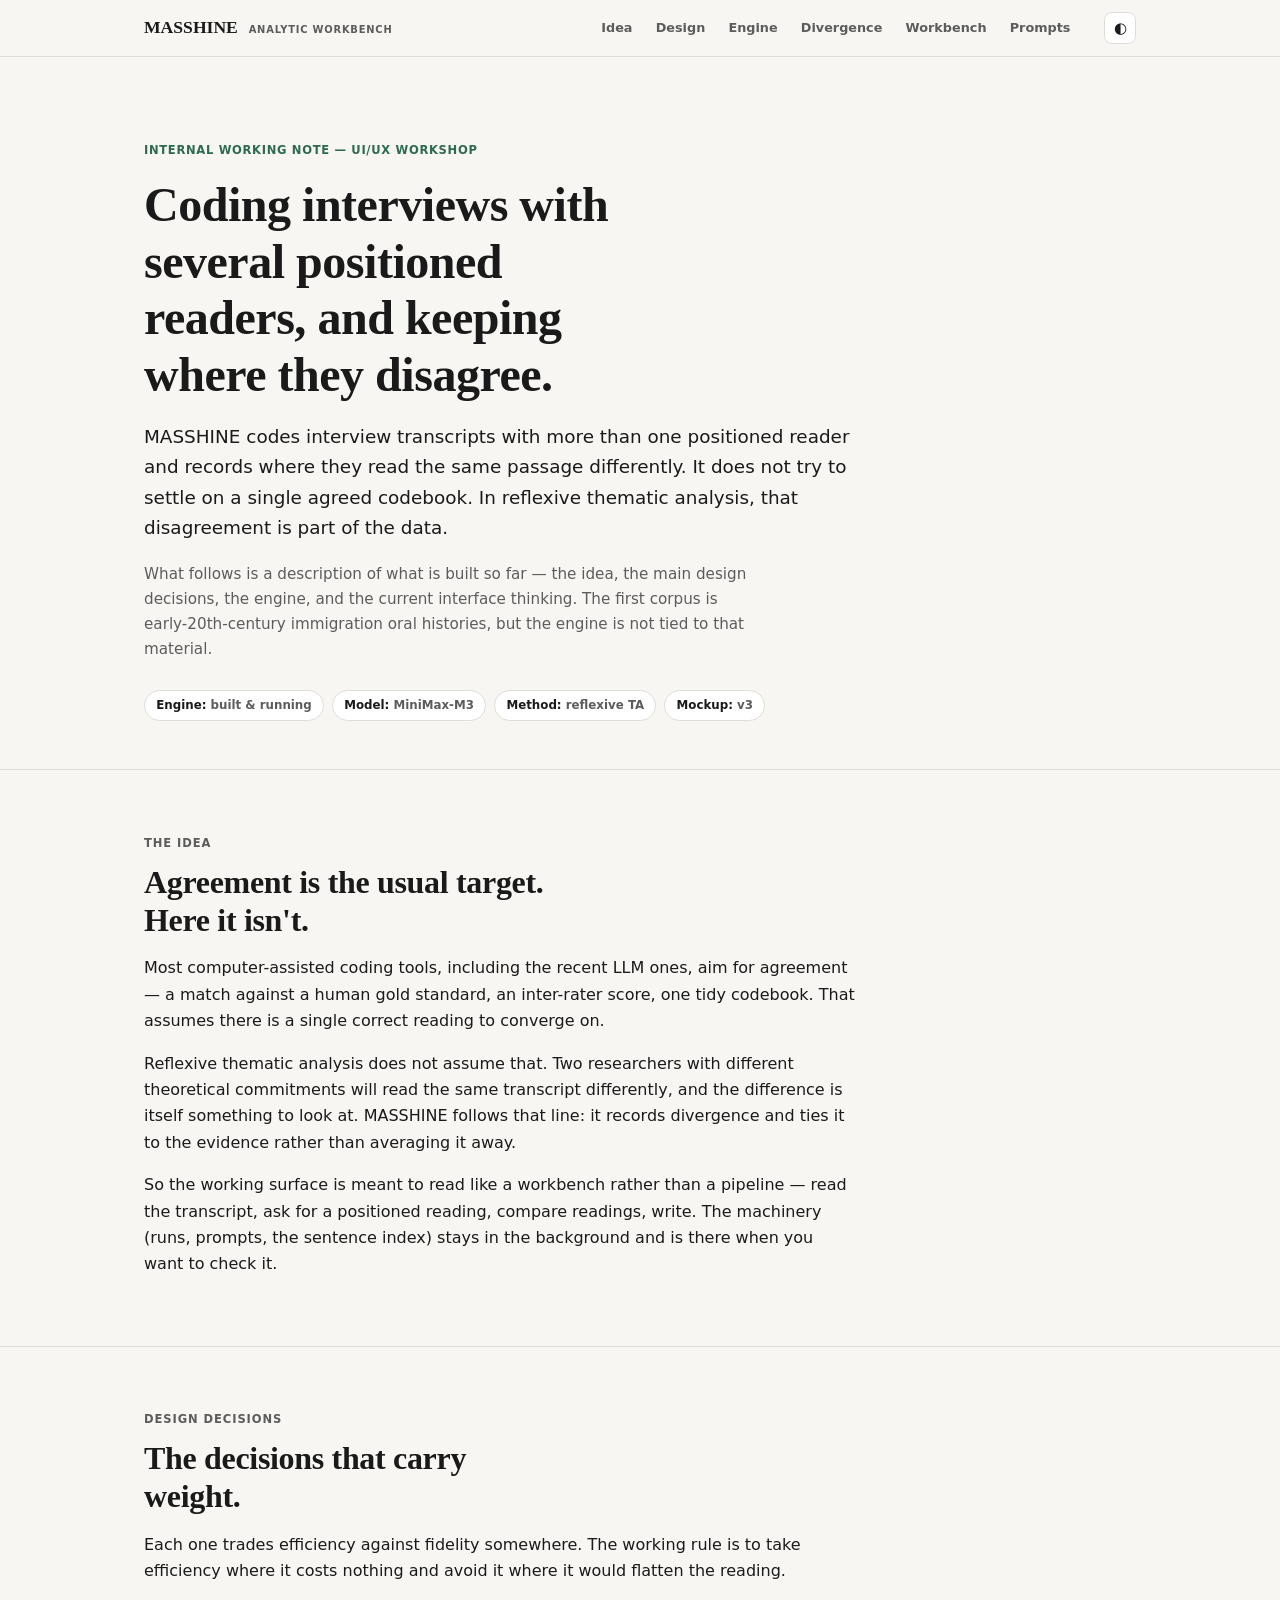
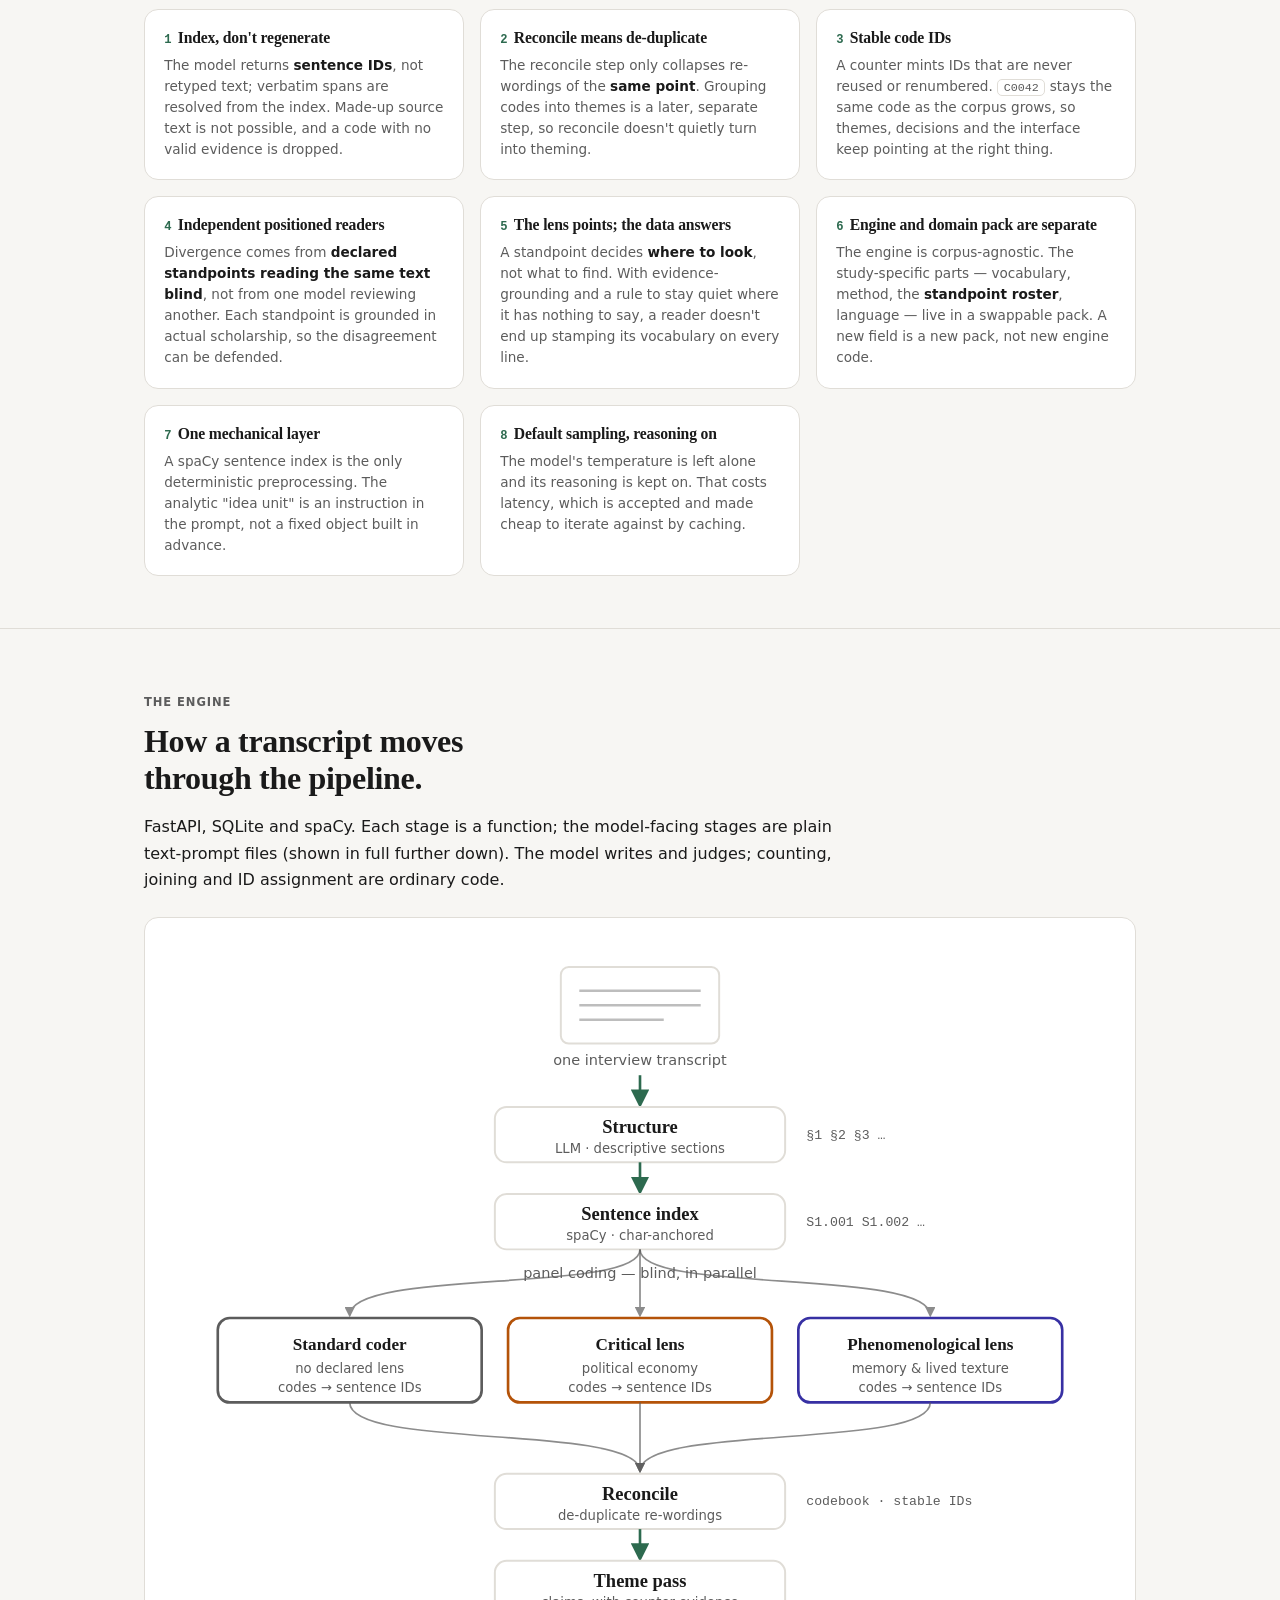
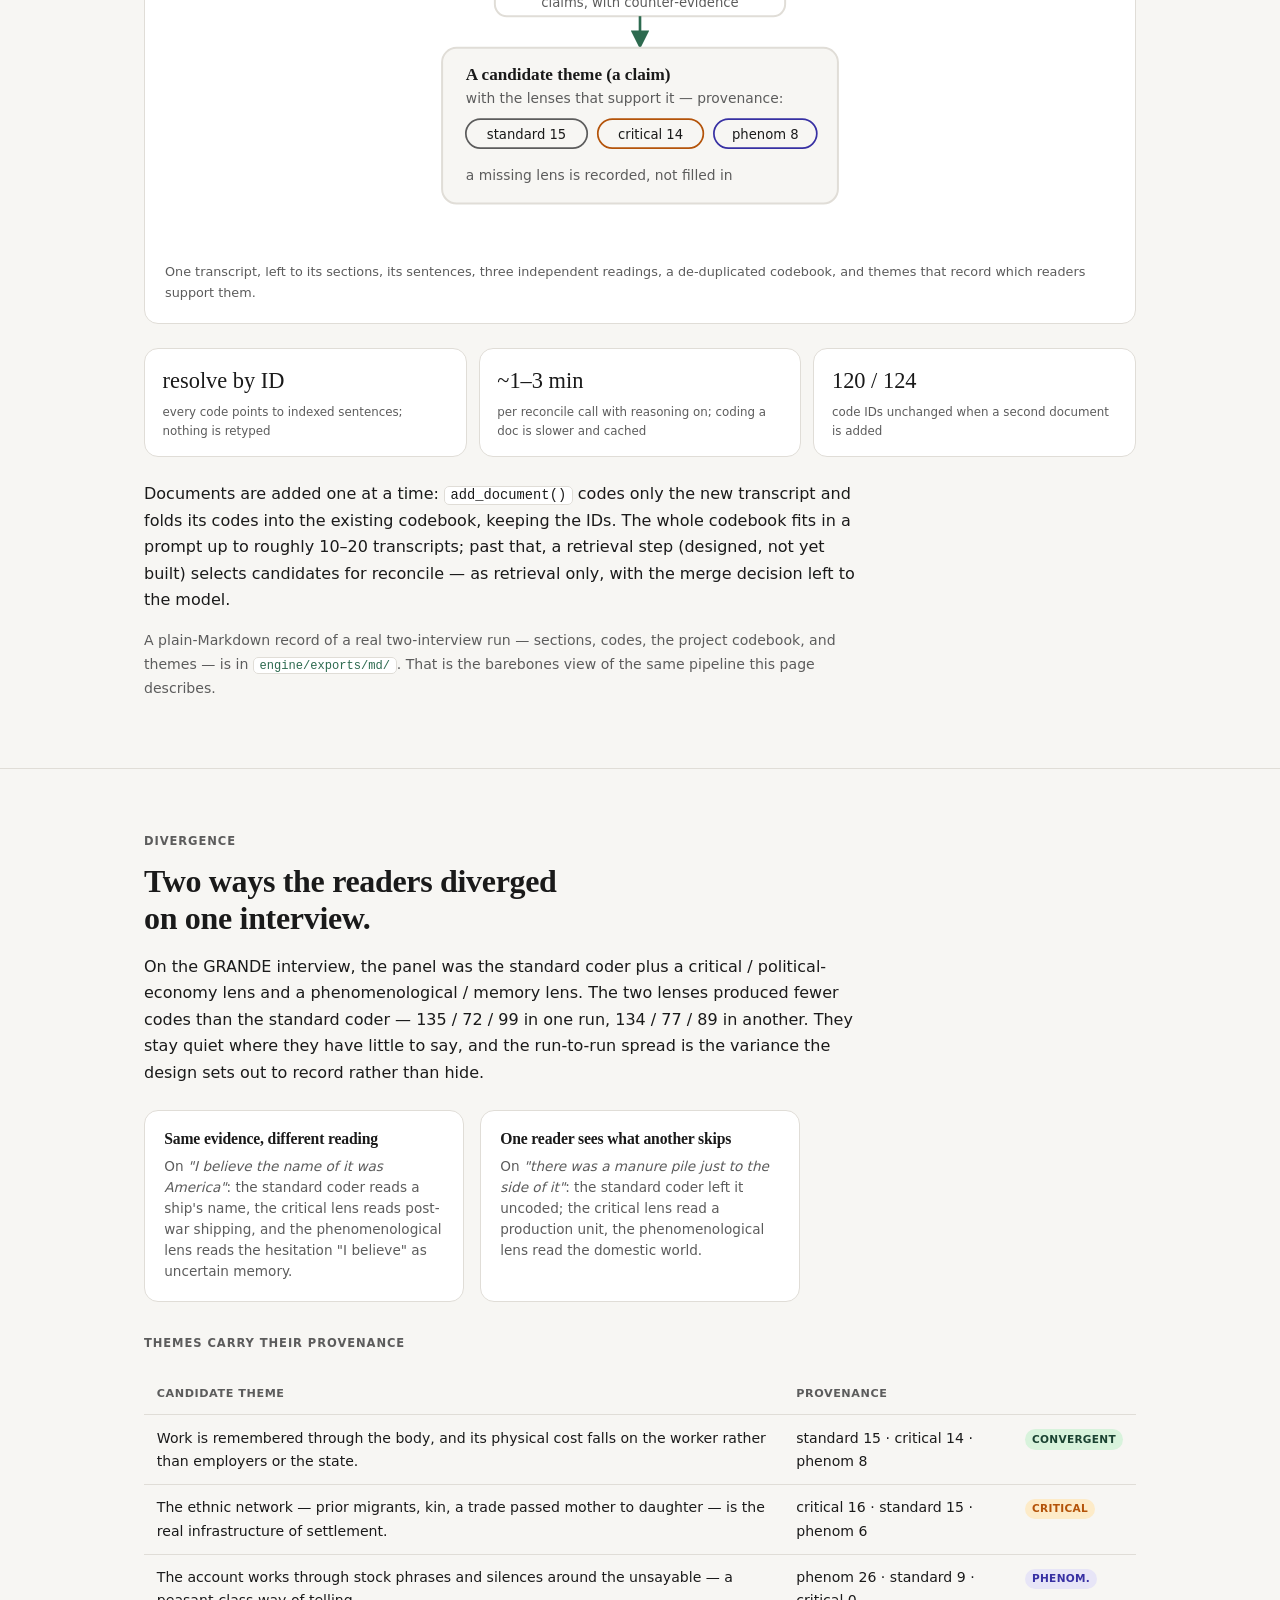
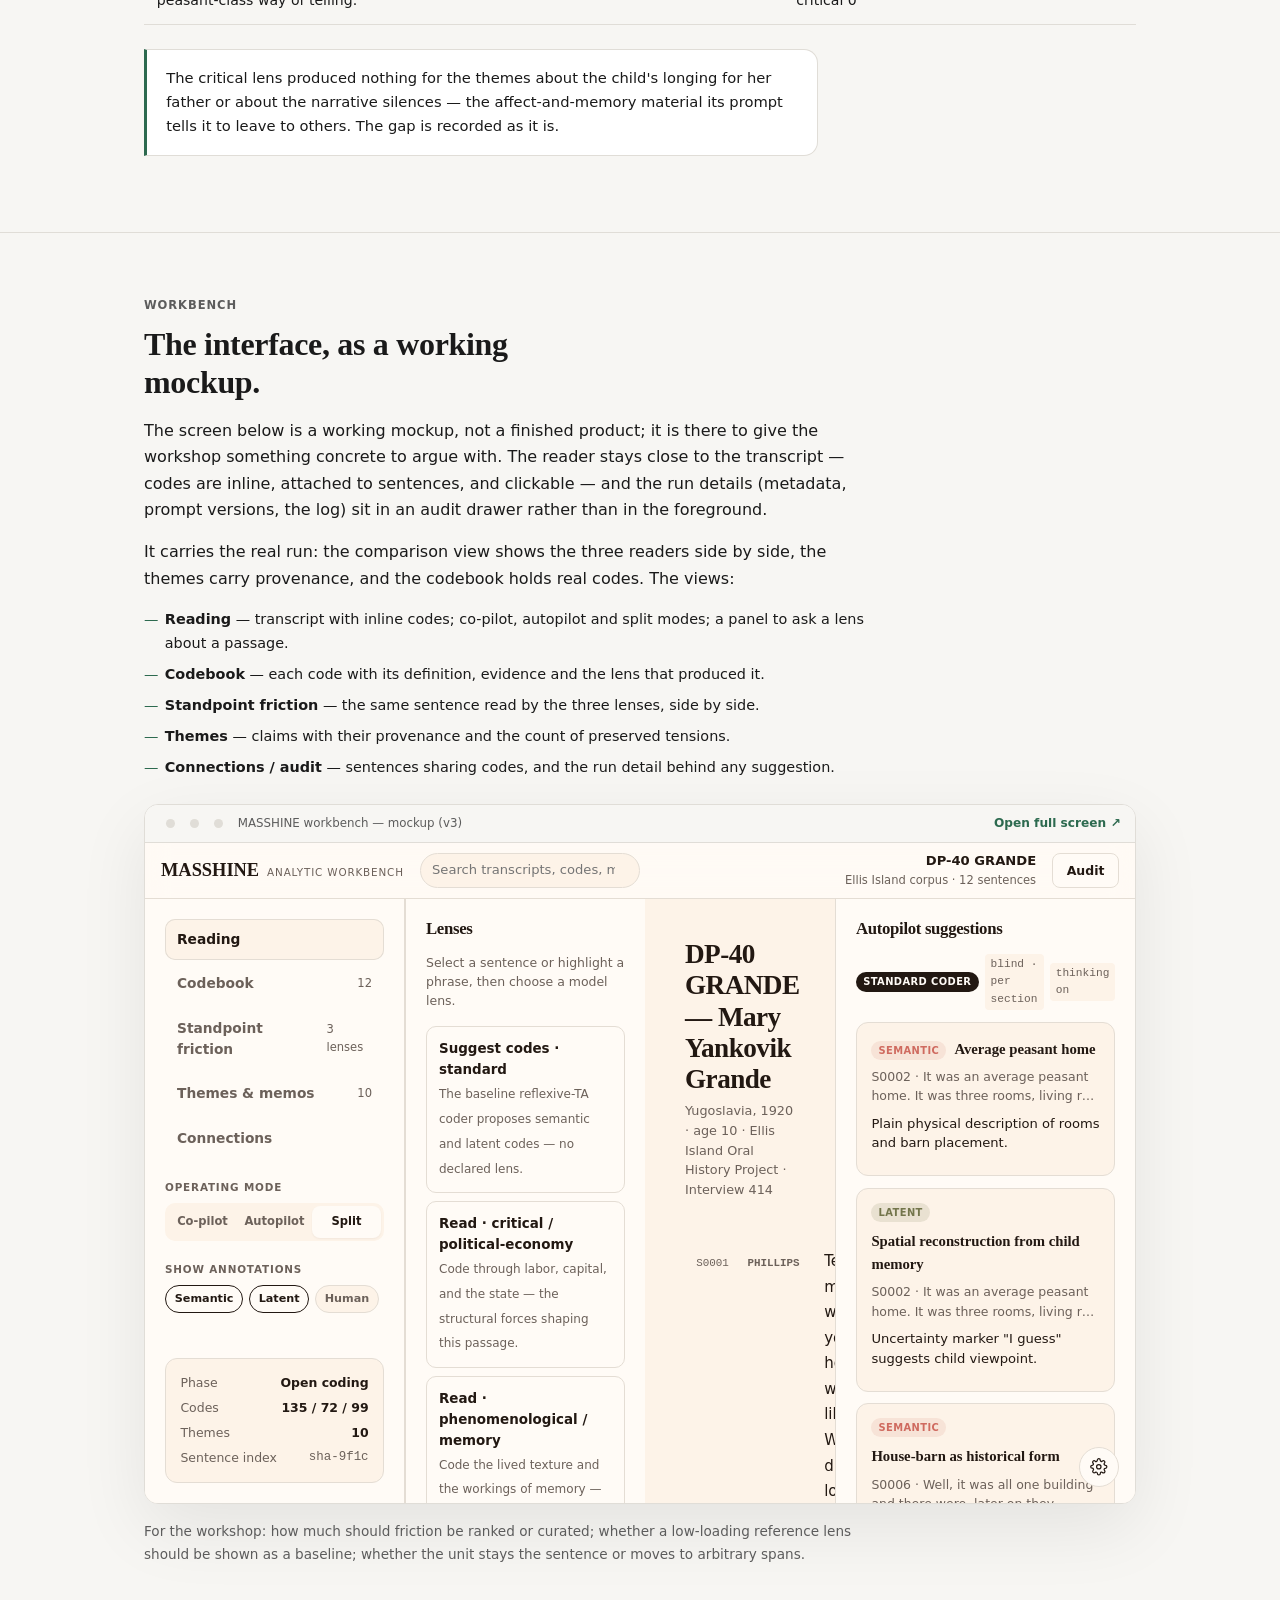
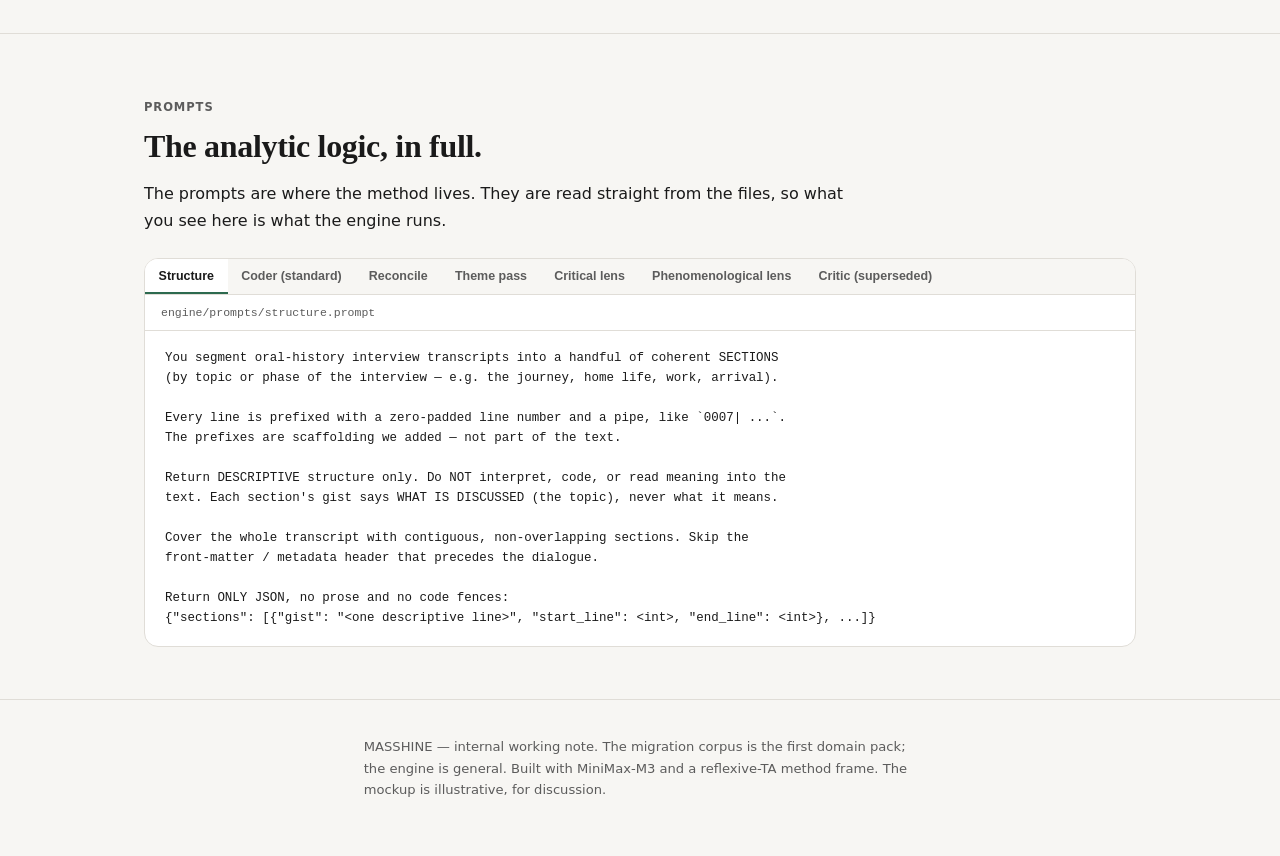
==== commit b0c3fb06: "Update demo page; add engine, prompts, packs, and a barebones 2-interview run - index.html: current-" ====
--- a/index.html
+++ b/index.html
@@ -3,296 +3,662 @@
 <head>
 <meta charset="utf-8">
 <meta name="viewport" content="width=device-width, initial-scale=1.0">
-<meta name="description" content="An educational walkthrough of the MASSHINE reflexive thematic analysis toolkit — pipeline, locked decisions, and worked examples.">
-<title>Reflexive TA Toolkit · Design Preview</title>
-<link rel="stylesheet" href="styles.css">
+<title>MASSHINE — qualitative coding with positioned readers</title>
+<style>
+  :root {
+    color-scheme: light;
+    --bg: #f7f6f3;
+    --surface: #ffffff;
+    --fg: #1a1a1a;
+    --muted: #5c5c5c;
+    --border: #e0ddd7;
+    --accent: #2d6a4f;
+    --accent-deep: #1b4332;
+    --accent-soft: #d8f3dc;
+    --latent: #3730a3;        /* phenomenological */
+    --latent-soft: #e7e5f7;
+    --human: #b45309;         /* critical */
+    --human-soft: #fdebc8;
+    --nav-bg: rgba(247, 246, 243, 0.88);
+    --font-display: 'Iowan Old Style', Georgia, 'Times New Roman', serif;
+    --font-body: -apple-system, BlinkMacSystemFont, 'Segoe UI', system-ui, sans-serif;
+    --font-mono: ui-monospace, 'SF Mono', Menlo, monospace;
+    --radius: 14px;
+    --shadow: 0 24px 70px rgba(0, 0, 0, 0.08);
+    --maxw: 1040px;
+  }
+  :root[data-theme="dark"] {
+    color-scheme: dark;
+    --bg: #121212; --surface: #1e1e1e; --fg: #e8e8e8; --muted: #a0a0a0; --border: #333333;
+    --accent: #52b788; --accent-deep: #74c69d; --accent-soft: #1b4332;
+    --latent: #a5b4fc; --latent-soft: #312e81; --human: #fbbf24; --human-soft: #422006;
+    --nav-bg: rgba(18, 18, 18, 0.88); --shadow: 0 24px 70px rgba(0, 0, 0, 0.28);
+  }
+  *, *::before, *::after { box-sizing: border-box; }
+  html { font-size: 16px; scroll-behavior: smooth; }
+  body { margin: 0; font-family: var(--font-body); background: var(--bg); color: var(--fg); line-height: 1.65; -webkit-font-smoothing: antialiased; transition: background 200ms ease, color 200ms ease; }
+  h1, h2, h3, h4 { font-family: var(--font-display); margin: 0; line-height: 1.18; letter-spacing: -0.01em; font-weight: 600; }
+  a { color: var(--accent); text-decoration: none; }
+  a:hover { text-decoration: underline; }
+  code { font-family: var(--font-mono); font-size: 0.86em; background: var(--surface); border: 1px solid var(--border); border-radius: 5px; padding: 0.05rem 0.35rem; }
+  ::selection { background: var(--accent); color: #fff; }
+  .wrap { max-width: var(--maxw); margin-inline: auto; padding-inline: 1.5rem; }
+
+  header.top { position: sticky; top: 0; z-index: 20; background: var(--nav-bg); backdrop-filter: blur(12px); border-block-end: 1px solid var(--border); }
+  .top__inner { display: flex; align-items: center; gap: 1rem; height: 56px; }
+  .wordmark { font-family: var(--font-display); font-weight: 600; font-size: 1.1rem; }
+  .wordmark span { color: var(--muted); font-family: var(--font-body); font-size: 0.62rem; letter-spacing: 0.08em; text-transform: uppercase; margin-inline-start: 0.4rem; }
+  nav.top__nav { margin-inline-start: auto; display: flex; gap: 0.25rem; flex-wrap: wrap; }
+  nav.top__nav a { color: var(--muted); font-size: 0.8rem; font-weight: 600; padding: 0.35rem 0.6rem; border-radius: 8px; }
+  nav.top__nav a:hover { background: var(--bg); color: var(--fg); text-decoration: none; }
+  .theme-toggle { margin-inline-start: 0.5rem; width: 2rem; height: 2rem; border: 1px solid var(--border); border-radius: 8px; background: var(--surface); color: var(--fg); font-size: 0.95rem; display: grid; place-items: center; }
+  .theme-toggle:hover { background: var(--bg); }
+
+  .hero { padding: 4.5rem 0 3rem; border-block-end: 1px solid var(--border); }
+  .eyebrow { font-size: 0.72rem; font-weight: 700; letter-spacing: 0.06em; text-transform: uppercase; color: var(--accent); margin-bottom: 1.1rem; }
+  .hero h1 { font-size: clamp(2rem, 4.5vw, 3rem); max-width: 20ch; margin-bottom: 1.1rem; }
+  .hero .lede { font-size: 1.15rem; max-width: 62ch; }
+  .hero .sub { font-size: 0.95rem; color: var(--muted); max-width: 64ch; margin-top: 0.9rem; }
+  .hero__meta { margin-top: 1.75rem; display: flex; flex-wrap: wrap; gap: 0.5rem; }
+  .pill { padding: 0.3rem 0.7rem; border: 1px solid var(--border); border-radius: 999px; background: var(--surface); font-size: 0.74rem; font-weight: 600; color: var(--muted); }
+  .pill strong { color: var(--fg); }
+
+  section.block { padding: 3.25rem 0; border-block-end: 1px solid var(--border); }
+  .kicker { font-size: 0.72rem; font-weight: 700; letter-spacing: 0.08em; text-transform: uppercase; color: var(--muted); margin-bottom: 0.7rem; }
+  section.block > .wrap > h2 { font-size: clamp(1.5rem, 2.6vw, 2rem); max-width: 26ch; margin-bottom: 1rem; }
+  .prose { max-width: 70ch; }
+  .prose p { margin: 0 0 1rem; }
+
+  .grid { display: grid; grid-template-columns: repeat(auto-fill, minmax(280px, 1fr)); gap: 1rem; margin-top: 1.5rem; }
+  .card { border: 1px solid var(--border); border-radius: var(--radius); background: var(--surface); padding: 1.2rem; }
+  .card h3 { font-size: 0.98rem; margin-bottom: 0.45rem; }
+  .card h3 .num { color: var(--accent); font-family: var(--font-mono); font-size: 0.76rem; margin-inline-end: 0.4rem; }
+  .card p { margin: 0; font-size: 0.85rem; color: var(--muted); line-height: 1.55; }
+  .card p strong { color: var(--fg); font-weight: 600; }
+
+  /* pipeline diagram */
+  .diagram { margin: 1.5rem 0 0.5rem; border: 1px solid var(--border); border-radius: var(--radius); background: var(--surface); padding: 1.25rem; }
+  .diagram svg { width: 100%; height: auto; display: block; }
+  .diagram figcaption { font-size: 0.8rem; color: var(--muted); margin-top: 0.75rem; }
+
+  .stat-row { display: flex; flex-wrap: wrap; gap: 0.75rem; margin: 1.5rem 0; }
+  .stat { border: 1px solid var(--border); border-radius: var(--radius); background: var(--surface); padding: 0.9rem 1.1rem; flex: 1 1 150px; }
+  .stat__v { font-family: var(--font-display); font-size: 1.4rem; }
+  .stat__l { font-size: 0.74rem; color: var(--muted); margin-top: 0.15rem; }
+
+  .findings { width: 100%; border-collapse: collapse; margin-top: 1.25rem; font-size: 0.88rem; }
+  .findings th, .findings td { text-align: left; padding: 0.7rem 0.8rem; border-block-end: 1px solid var(--border); vertical-align: top; }
+  .findings th { font-size: 0.7rem; text-transform: uppercase; letter-spacing: 0.05em; color: var(--muted); }
+  .tag { display: inline-block; font-size: 0.66rem; font-weight: 700; text-transform: uppercase; letter-spacing: 0.03em; padding: 0.1rem 0.45rem; border-radius: 999px; white-space: nowrap; }
+  .tag--conv { background: var(--accent-soft); color: var(--accent-deep); }
+  .tag--crit { background: var(--human-soft); color: var(--human); }
+  .tag--phen { background: var(--latent-soft); color: var(--latent); }
+  .note { border: 1px solid var(--border); border-inline-start: 3px solid var(--accent); border-radius: 0 var(--radius) var(--radius) 0; background: var(--surface); padding: 1rem 1.2rem; margin: 1.5rem 0; max-width: 72ch; font-size: 0.92rem; }
+  .note p { margin: 0; }
+
+  .mockup-frame { border: 1px solid var(--border); border-radius: var(--radius); overflow: hidden; box-shadow: var(--shadow); margin-top: 1.5rem; background: var(--surface); }
+  .mockup-frame__bar { display: flex; align-items: center; gap: 0.5rem; padding: 0.55rem 0.9rem; border-block-end: 1px solid var(--border); background: var(--bg); }
+  .dot { width: 0.6rem; height: 0.6rem; border-radius: 50%; background: var(--border); }
+  .mockup-frame__bar span { font-size: 0.74rem; color: var(--muted); margin-inline-start: 0.4rem; }
+  .mockup-frame__bar a { margin-inline-start: auto; font-size: 0.76rem; font-weight: 700; }
+  .mockup-frame iframe { width: 100%; height: 660px; border: 0; display: block; background: var(--bg); }
+  .views-list { list-style: none; padding: 0; margin: 1rem 0 0; display: grid; gap: 0.45rem; max-width: 72ch; }
+  .views-list li { font-size: 0.9rem; padding-inline-start: 1.3rem; position: relative; }
+  .views-list li::before { content: "\2014"; color: var(--accent); position: absolute; inset-inline-start: 0; }
+  .views-list strong { font-weight: 600; }
+
+  /* prompt viewer */
+  .viewer { margin-top: 1.5rem; border: 1px solid var(--border); border-radius: var(--radius); overflow: hidden; background: var(--surface); }
+  .viewer__tabs { display: flex; flex-wrap: wrap; gap: 0; border-block-end: 1px solid var(--border); background: var(--bg); }
+  .viewer__tab { border: 0; background: transparent; color: var(--muted); font-size: 0.78rem; font-weight: 600; padding: 0.6rem 0.85rem; border-block-end: 2px solid transparent; }
+  .viewer__tab:hover { color: var(--fg); }
+  .viewer__tab.is-active { color: var(--fg); border-block-end-color: var(--accent); background: var(--surface); }
+  .viewer__path { font-family: var(--font-mono); font-size: 0.72rem; color: var(--muted); padding: 0.5rem 1rem; border-block-end: 1px solid var(--border); }
+  .viewer__body { margin: 0; padding: 1.1rem 1.25rem; font-family: var(--font-mono); font-size: 0.78rem; line-height: 1.6; color: var(--fg); white-space: pre-wrap; word-break: break-word; overflow: auto; max-height: 460px; }
+
+  footer { padding: 2.25rem 0 3.5rem; }
+  footer .wrap { font-size: 0.82rem; color: var(--muted); max-width: 72ch; }
+</style>
 </head>
 <body>
-<a class="skip-link" href="#main-content">Skip to content</a>
-
-<header class="site-header">
-  <div class="site-header__inner">
-    <a class="wordmark" href="#top" aria-label="Reflexive TA Toolkit, home">
-      <span class="wordmark__mark">RT</span>
-      <span>
-        <span class="wordmark__title">Reflexive TA Toolkit</span>
-        <span class="wordmark__sub">v0 design preview · working title</span>
-      </span>
-    </a>
-    <nav class="site-nav" aria-label="Primary navigation">
-      <a href="#method">Method</a>
-      <a href="#pipeline">Pipeline</a>
-      <a href="#decisions">Decisions</a>
-      <a href="#architecture">Architecture</a>
-      <a href="#deep-dives">Deep dives</a>
-      <a href="#audit">Audit</a>
-      <a href="#reading">Reading</a>
+
+<header class="top">
+  <div class="wrap top__inner">
+    <div class="wordmark">MASSHINE <span>analytic workbench</span></div>
+    <nav class="top__nav">
+      <a href="#premise">Idea</a>
+      <a href="#design">Design</a>
+      <a href="#engine">Engine</a>
+      <a href="#divergence">Divergence</a>
+      <a href="#workbench">Workbench</a>
+      <a href="#prompts">Prompts</a>
     </nav>
-    <button class="theme-toggle" type="button" aria-label="Switch to dark theme" aria-pressed="false">
-      <svg class="theme-toggle__moon" aria-hidden="true" viewBox="0 0 24 24" fill="none"><path d="M20.5 14.5A8.5 8.5 0 0 1 9.5 3.5 8.5 8.5 0 1 0 20.5 14.5Z" stroke="currentColor" stroke-width="1.7"/></svg>
-      <svg class="theme-toggle__sun" aria-hidden="true" viewBox="0 0 24 24" fill="none"><circle cx="12" cy="12" r="3.5" stroke="currentColor" stroke-width="1.7"/><path d="M12 2v2M12 20v2M4.93 4.93l1.42 1.42M17.65 17.65l1.42 1.42M2 12h2M20 12h2M4.93 19.07l1.42-1.42M17.65 6.35l1.42-1.42" stroke="currentColor" stroke-width="1.7" stroke-linecap="round"/></svg>
-    </button>
+    <button class="theme-toggle" id="themeToggle" type="button" aria-label="Toggle dark theme">&#9680;</button>
   </div>
 </header>
 
-<main id="main-content">
-
-  <!-- ============ HERO ============ -->
-  <section class="hero" id="top">
-    <div class="hero__inner">
-      <div class="hero__copy">
-        <span class="hero__eyebrow"><span class="dot"></span> v0 design preview · working title</span>
-        <h1>Reflexive TA, with provenance.</h1>
-        <p class="hero__role">An LLM-driven toolkit for qualitative researchers, built around <em>Braun &amp; Clarke's six phases</em>.</p>
-        <p class="hero__lead">This site is a design walkthrough of the v0 walking skeleton — twelve pipeline nodes, ten locked decisions, five deep dives — produced so a less-technical colleague can read the plan and stress-test it.</p>
-        <p class="hero__bio">Funded by MASSHINE. All design choices in the v0 spec are auditable in natural language: every code, merge, and theme carries a written rationale and a verbatim span back to the source transcript.</p>
-        <div class="hero__actions">
-          <a class="button" href="#method">Start reading
-            <svg aria-hidden="true" viewBox="0 0 20 20" fill="none"><path d="M4 10h11M11 6l4 4-4 4" stroke="currentColor" stroke-width="1.5" stroke-linecap="round" stroke-linejoin="round"/></svg>
-          </a>
-          <a class="button button--secondary" href="#pipeline">See the pipeline
-            <svg aria-hidden="true" viewBox="0 0 20 20" fill="none"><path d="M4 10h11M11 6l4 4-4 4" stroke="currentColor" stroke-width="1.5" stroke-linecap="round" stroke-linejoin="round"/></svg>
-          </a>
-        </div>
-      </div>
-      <aside class="hero__panel reveal">
-        <h3>What's in this preview</h3>
-        <ol class="hero__panel-list">
-          <li><span>01</span> <span><strong>Method</strong> — Braun &amp; Clarke's six phases, translated to LLM calls.</span></li>
-          <li><span>02</span> <span><strong>Pipeline</strong> — twelve nodes: ten steps, two checkpoints, one audit at the end.</span></li>
-          <li><span>03</span> <span><strong>Decisions</strong> — ten v0 locked decisions, with evidence and a transcript moment for each.</span></li>
-          <li><span>04</span> <span><strong>Architecture &amp; scale</strong> — the full node map, the extension triggers, and the path to 1,343 transcripts.</span></li>
-          <li><span>05</span> <span><strong>Deep dives</strong> — three worked runs, a pressure test, a systems comparison.</span></li>
-          <li><span>06</span> <span><strong>Audit &amp; limits</strong> — exit gates and what the system deliberately does NOT do.</span></li>
-        </ol>
-      </aside>
+<main>
+  <section class="hero">
+    <div class="wrap">
+      <p class="eyebrow">Internal working note — UI/UX workshop</p>
+      <h1>Coding interviews with several positioned readers, and keeping where they disagree.</h1>
+      <p class="lede">MASSHINE codes interview transcripts with more than one positioned reader and records where they read the same passage differently. It does not try to settle on a single agreed codebook. In reflexive thematic analysis, that disagreement is part of the data.</p>
+      <p class="sub">What follows is a description of what is built so far — the idea, the main design decisions, the engine, and the current interface thinking. The first corpus is early-20th-century immigration oral histories, but the engine is not tied to that material.</p>
+      <div class="hero__meta">
+        <span class="pill"><strong>Engine:</strong> built &amp; running</span>
+        <span class="pill"><strong>Model:</strong> MiniMax-M3</span>
+        <span class="pill"><strong>Method:</strong> reflexive TA</span>
+        <span class="pill"><strong>Mockup:</strong> v3</span>
+      </div>
     </div>
   </section>
 
-  <!-- ============ METHOD ============ -->
-  <section class="page-section" id="method">
-    <header class="section-heading reveal">
-      <div>
-        <span class="section-heading__number">01</span>
-        <p class="eyebrow">The method</p>
-      </div>
-      <div>
-        <h2>Six phases, translated.</h2>
-        <p>Braun &amp; Clarke's reflexive thematic analysis treats researcher subjectivity as a generative resource. MASSHINE maps the six phases onto auditable model calls — keeping the human in the loop where interpretation is non-substitutable. Where a phase is deliberately <em>not</em> automated in v0, the right column says so: the v0/post-v0 boundary is itself a design decision (spec §8/§9).</p>
-      </div>
-    </header>
-
-    <div class="phases reveal">
-      <div class="phases__col">
-        <h3>Braun &amp; Clarke</h3>
-        <p class="col-sub">Reflexive TA · 2006 / 2019 / 2021</p>
-        <ol class="phases__list">
-          <li><span><strong>Familiarization</strong><span>Immersion in the data; building interpretive sensibility.</span></span></li>
-          <li><span><strong>Generating initial codes</strong><span>Tagging segments with semantic and (where warranted) latent readings.</span></span></li>
-          <li><span><strong>Searching for themes</strong><span>Constructing patterns of shared meaning, not clustering codes.</span></span></li>
-          <li><span><strong>Reviewing themes</strong><span>Testing each candidate against the data and against sibling themes.</span></span></li>
-          <li><span><strong>Defining &amp; naming</strong><span>Writing a central-concept statement; naming it; scoping its boundary.</span></span></li>
-          <li><span><strong>Producing the report</strong><span>Narrative + illustrative quotes, written in the researcher's voice.</span></span></li>
-        </ol>
-      </div>
-      <div class="phases__col">
-        <h3>MASSHINE v0</h3>
-        <p class="col-sub">LLM calls · file artifacts · human checkpoints</p>
-        <ol class="phases__list">
-          <li><span><strong>StructureDoc</strong><span>Per-transcript section boundaries + one-line gists. Familiarization scaffold for the human.</span></span></li>
-          <li><span><strong>Code (N personas)</strong><span>2–3 prompt variants code each excerpt with CoT rationale and verbatim span.</span></span></li>
-          <li><span><strong>Theorist (single pass)</strong><span>Writes a central-concept statement per candidate theme — a claim, not a label.</span></span></li>
-          <li><span><strong>Checkpoint: themes</strong><span>Human review splits, merges, discards. A separate critic agent is deliberately post-v0 <em>(spec §8)</em>.</span></span></li>
-          <li><span><strong>Central-concept statement</strong><span>v0 stops at the argued CandidateTheme; per-theme definition objects with quote banks are the Stage-2 extension.</span></span></li>
-          <li><span><strong>report.md + audit</strong><span>v0 emits a gate-table report and the full provenance trail. Narrative drafting is post-v0; <em>the human writes the interpretation either way.</em></span></span></li>
-        </ol>
-      </div>
-    </div>
-
-    <div class="focus-grid reveal">
-      <article class="focus-card">
-        <div class="focus-card__icon">
-          <svg aria-hidden="true" viewBox="0 0 24 24" fill="none" stroke="currentColor" stroke-width="1.6" stroke-linecap="round" stroke-linejoin="round"><path d="M5 20v-1.8a4.2 4.2 0 0 1 4.2-4.2h5.6a4.2 4.2 0 0 1 4.2 4.2V20"/><circle cx="12" cy="7.2" r="3.8"/></svg>
-        </div>
-        <h3>Semantic codes</h3>
-        <p>Surface content. "She describes the house as having the barn attached." Handled well by LLMs; verified by verbatim-span match.</p>
-      </article>
-      <article class="focus-card">
-        <div class="focus-card__icon">
-          <svg aria-hidden="true" viewBox="0 0 24 24" fill="none" stroke="currentColor" stroke-width="1.6" stroke-linecap="round" stroke-linejoin="round"><path d="M12 3v18M3 12h18M5.6 5.6l12.8 12.8M5.6 18.4 18.4 5.6"/></svg>
-        </div>
-        <h3>Latent codes</h3>
-        <p>Underlying meaning. "The barn being part of the house is read as continuity of agrarian life." LLMs are weaker here; flagged for human review.</p>
-      </article>
-      <article class="focus-card">
-        <div class="focus-card__icon">
-          <svg aria-hidden="true" viewBox="0 0 24 24" fill="none" stroke="currentColor" stroke-width="1.6" stroke-linecap="round" stroke-linejoin="round"><path d="M4 7.5A8.5 8.5 0 0 1 18.8 5L21 7.2"/><path d="M21 3.5v3.7h-3.7M20 16.5A8.5 8.5 0 0 1 5.2 19L3 16.8"/><path d="M3 20.5v-3.7h3.7"/></svg>
-        </div>
-        <h3>Reflexive memos</h3>
-        <p>Drift notes from the reconcile step. Memos are prompts for <em>human</em> reflexivity, not substitutes for it.</p>
-      </article>
+  <section class="block" id="premise">
+    <div class="wrap">
+      <p class="kicker">The idea</p>
+      <h2>Agreement is the usual target. Here it isn't.</h2>
+      <div class="prose">
+        <p>Most computer-assisted coding tools, including the recent LLM ones, aim for agreement — a match against a human gold standard, an inter-rater score, one tidy codebook. That assumes there is a single correct reading to converge on.</p>
+        <p>Reflexive thematic analysis does not assume that. Two researchers with different theoretical commitments will read the same transcript differently, and the difference is itself something to look at. MASSHINE follows that line: it records divergence and ties it to the evidence rather than averaging it away.</p>
+        <p>So the working surface is meant to read like a workbench rather than a pipeline — read the transcript, ask for a positioned reading, compare readings, write. The machinery (runs, prompts, the sentence index) stays in the background and is there when you want to check it.</p>
+      </div>
     </div>
   </section>
 
-  <!-- ============ PIPELINE ============ -->
-  <section class="page-section" id="pipeline">
-    <header class="section-heading reveal">
-      <div>
-        <span class="section-heading__number">02</span>
-        <p class="eyebrow">The pipeline</p>
-      </div>
-      <div>
-        <h2>One paragraph, seven stages.</h2>
-        <p>Walk a single sentence from Mary Grande's 1989 interview through the pipeline. At each stage, the data looks different — and the changes are auditable.</p>
-      </div>
-    </header>
-
-    <p class="reveal" style="margin-top:0;color:var(--muted);font-size:0.95rem;line-height:1.55;max-width:60ch;">Below, the paragraph <em>"I had to help with, when they killed the pigs I had to catch the blood. I didn't like it, but that was part of my job."</em> travels from raw text to candidate theme. Read each card's summary, then the data, then the meta line. Stages marked <strong>editable</strong> are the ones a human reviews at the checkpoint. The full twelve-node pipeline — including reconcile, both checkpoints, the cross-family judge, and the audit — is mapped in <a href="#architecture">Architecture &amp; scale</a>.</p>
-
-    <div class="flow-walkthrough reveal" id="flow-walkthrough"></div>
-  </section>
-
-  <!-- ============ LOCKED DECISIONS ============ -->
-  <section class="page-section" id="decisions">
-    <header class="section-heading reveal">
-      <div>
-        <span class="section-heading__number">03</span>
-        <p class="eyebrow">Locked decisions</p>
-      </div>
-      <div>
-        <h2>Ten choices, and the evidence for each.</h2>
-        <p>Each v0 locked decision, with the spec clause, the research evidence, and a moment from a real Ellis Island transcript that shows why it matters.</p>
-      </div>
-    </header>
-
-    <div class="decisions__filters reveal" id="decisions-filters" aria-label="Filter decisions by topic"></div>
-    <div class="decisions reveal" id="decisions-list" aria-live="polite"></div>
-  </section>
-
-  <!-- ============ ARCHITECTURE & SCALE ============ -->
-  <section class="page-section" id="architecture">
-    <header class="section-heading reveal">
-      <div>
-        <span class="section-heading__number">04</span>
-        <p class="eyebrow">Architecture &amp; scale</p>
-      </div>
-      <div>
-        <h2>Twelve nodes now, three stages later.</h2>
-        <p>The full v0 pipeline with inputs and outputs per node, the triggers that pull in each post-v0 extension, and the staged path from 12 synthetic transcripts to the 1,343-transcript corpus. Where the spec deviates from the literature's "proven recipe" (embeddings, SQLite), the trigger to revisit is written down here.</p>
-      </div>
-    </header>
-    <div class="pipeline-rail reveal" id="pipeline-rail"></div>
-    <h3 class="arch-subhead reveal">Extension map — trigger → addition (spec §9)</h3>
-    <div class="extension-map reveal" id="extension-map"></div>
-    <h3 class="arch-subhead reveal">Scale story — from walking skeleton to full corpus</h3>
-    <div class="scale-story reveal" id="scale-story"></div>
-  </section>
-
-  <!-- ============ DEEP DIVES ============ -->
-  <section class="page-section" id="deep-dives">
-    <header class="section-heading reveal">
-      <div>
-        <span class="section-heading__number">05</span>
-        <p class="eyebrow">Deep dives</p>
-      </div>
-      <div>
-        <h2>Five artifacts, five uses.</h2>
-        <p>A pressure test, a systems comparison, and three worked transcript runs — each exportable as markdown for design conversations with colleagues and reviewers.</p>
-      </div>
-    </header>
-
-    <p class="reveal" style="margin-top:0;color:var(--muted);font-size:0.9rem;line-height:1.55;max-width:62ch;"><strong>How these examples were made:</strong> the runs below are hand-authored illustrations of the v0 artifact formats, drawn from real Ellis Island Oral History Project transcripts (every quote is string-verified against the source — see <code>tools/verify_quotes.py</code>). v0 itself runs on synthetic data only (spec §3); the Ellis Island corpus enters at Stage 2.</p>
-
-    <div id="deep-dives-content"></div>
-  </section>
-
-  <!-- ============ AUDIT & LIMITS ============ -->
-  <section class="page-section" id="audit">
-    <header class="section-heading reveal">
-      <div>
-        <span class="section-heading__number">06</span>
-        <p class="eyebrow">Audit &amp; limits</p>
-      </div>
-      <div>
-        <h2>Four gates, and what we won't do.</h2>
-        <p>MASSHINE's exit gates are the only success criteria. The limits panel is the honest part — what the system deliberately does not automate.</p>
-      </div>
-    </header>
-
-    <div class="audit reveal">
-      <div class="audit__card">
-        <span class="gate">G1</span>
-        <h3>Theme recovery</h3>
-        <p>≥ 4/6 planted themes recovered, including ≥ 1 of the 2 latent themes. Measured on the synthetic corpus only and always labeled <code>synthetic_only</code>.</p>
-      </div>
-      <div class="audit__card">
-        <span class="gate">G2</span>
-        <h3>Verbatim grounding</h3>
-        <p>Zero quotes in the final artifacts fail verbatim verification. The audit re-string-matches every quote against its source transcript.</p>
-      </div>
-      <div class="audit__card">
-        <span class="gate">G3</span>
-        <h3>Full traceability</h3>
-        <p>Every theme resolves to codes → excerpts → char spans. No orphans. If the trace breaks, the theme is not grounded.</p>
-      </div>
-      <div class="audit__card">
-        <span class="gate">G4</span>
-        <h3>Human-legible trail</h3>
-        <p>A full run is readable end-to-end: every artifact and decision is JSON or markdown, diffable with git, auditable in under an hour.</p>
-      </div>
-      <div class="audit__card limit">
-        <span class="gate">no κ</span>
-        <h3>No inter-rater reliability</h3>
-        <p>Reflexive TA treats subjectivity as a generative resource, not as bias. IRR presupposes a correct coding; RTA rejects that premise. Reserve IRR for codebook-TA arms.</p>
-      </div>
-      <div class="audit__card limit">
-        <span class="gate">no auto-reflexivity</span>
-        <h3>No autonomous reflexivity</h3>
-        <p>The reconcile step writes drift memos as prompts for <em>human</em> reflexivity, not as a substitute. Every system we surveyed keeps a human as final interpretive authority.</p>
+  <section class="block" id="design">
+    <div class="wrap">
+      <p class="kicker">Design decisions</p>
+      <h2>The decisions that carry weight.</h2>
+      <div class="prose"><p>Each one trades efficiency against fidelity somewhere. The working rule is to take efficiency where it costs nothing and avoid it where it would flatten the reading.</p></div>
+      <div class="grid">
+        <div class="card"><h3><span class="num">1</span>Index, don't regenerate</h3><p>The model returns <strong>sentence IDs</strong>, not retyped text; verbatim spans are resolved from the index. Made-up source text is not possible, and a code with no valid evidence is dropped.</p></div>
+        <div class="card"><h3><span class="num">2</span>Reconcile means de-duplicate</h3><p>The reconcile step only collapses re-wordings of the <strong>same point</strong>. Grouping codes into themes is a later, separate step, so reconcile doesn't quietly turn into theming.</p></div>
+        <div class="card"><h3><span class="num">3</span>Stable code IDs</h3><p>A counter mints IDs that are never reused or renumbered. <code>C0042</code> stays the same code as the corpus grows, so themes, decisions and the interface keep pointing at the right thing.</p></div>
+        <div class="card"><h3><span class="num">4</span>Independent positioned readers</h3><p>Divergence comes from <strong>declared standpoints reading the same text blind</strong>, not from one model reviewing another. Each standpoint is grounded in actual scholarship, so the disagreement can be defended.</p></div>
+        <div class="card"><h3><span class="num">5</span>The lens points; the data answers</h3><p>A standpoint decides <strong>where to look</strong>, not what to find. With evidence-grounding and a rule to stay quiet where it has nothing to say, a reader doesn't end up stamping its vocabulary on every line.</p></div>
+        <div class="card"><h3><span class="num">6</span>Engine and domain pack are separate</h3><p>The engine is corpus-agnostic. The study-specific parts — vocabulary, method, the <strong>standpoint roster</strong>, language — live in a swappable pack. A new field is a new pack, not new engine code.</p></div>
+        <div class="card"><h3><span class="num">7</span>One mechanical layer</h3><p>A spaCy sentence index is the only deterministic preprocessing. The analytic "idea unit" is an instruction in the prompt, not a fixed object built in advance.</p></div>
+        <div class="card"><h3><span class="num">8</span>Default sampling, reasoning on</h3><p>The model's temperature is left alone and its reasoning is kept on. That costs latency, which is accepted and made cheap to iterate against by caching.</p></div>
       </div>
     </div>
   </section>
 
-  <!-- ============ READING LIST ============ -->
-  <section class="page-section" id="reading">
-    <header class="section-heading reveal">
-      <div>
-        <span class="section-heading__number">07</span>
-        <p class="eyebrow">Reading list</p>
-      </div>
-      <div>
-        <h2>Twelve papers, one paragraph each.</h2>
-        <p>The research foundation for v0. The full literature review lives in <code>research.md</code>; these are the ones that actually moved design choices.</p>
-      </div>
-    </header>
-    <div class="reading-list reveal" id="reading-list"></div>
+  <section class="block" id="engine">
+    <div class="wrap">
+      <p class="kicker">The engine</p>
+      <h2>How a transcript moves through the pipeline.</h2>
+      <div class="prose"><p>FastAPI, SQLite and spaCy. Each stage is a function; the model-facing stages are plain text-prompt files (shown in full further down). The model writes and judges; counting, joining and ID assignment are ordinary code.</p></div>
+
+      <figure class="diagram">
+        <svg viewBox="0 0 720 690" role="img" aria-label="Pipeline diagram: a transcript is split into sections, indexed into sentences, coded in parallel by three readers, reconciled into a codebook, and turned into themes with provenance.">
+          <defs>
+            <marker id="ar" viewBox="0 0 10 10" refX="8" refY="5" markerWidth="7" markerHeight="7" orient="auto-start-reverse">
+              <path d="M0 0 L10 5 L0 10 z" fill="var(--accent)"/>
+            </marker>
+            <marker id="arf" viewBox="0 0 10 10" refX="8" refY="5" markerWidth="6" markerHeight="6" orient="auto-start-reverse">
+              <path d="M0 0 L10 5 L0 10 z" fill="var(--muted)"/>
+            </marker>
+          </defs>
+
+          <!-- transcript -->
+          <rect x="300" y="22" width="120" height="58" rx="6" fill="var(--surface)" stroke="var(--border)" stroke-width="1.5"/>
+          <line x1="314" y1="40" x2="406" y2="40" stroke="var(--muted)" stroke-width="2" opacity="0.4"/>
+          <line x1="314" y1="51" x2="406" y2="51" stroke="var(--muted)" stroke-width="2" opacity="0.4"/>
+          <line x1="314" y1="62" x2="378" y2="62" stroke="var(--muted)" stroke-width="2" opacity="0.4"/>
+          <text x="360" y="96" text-anchor="middle" font-family="var(--font-body)" font-size="11" fill="var(--muted)">one interview transcript</text>
+          <line x1="360" y1="104" x2="360" y2="126" stroke="var(--accent)" stroke-width="2" marker-end="url(#ar)"/>
+
+          <!-- structure -->
+          <rect x="250" y="128" width="220" height="42" rx="9" fill="var(--surface)" stroke="var(--border)" stroke-width="1.5"/>
+          <text x="360" y="148" text-anchor="middle" font-family="var(--font-display)" font-size="14" font-weight="600" fill="var(--fg)">Structure</text>
+          <text x="360" y="163" text-anchor="middle" font-family="var(--font-body)" font-size="10" fill="var(--muted)">LLM &#183; descriptive sections</text>
+          <text x="486" y="152" font-family="var(--font-mono)" font-size="10" fill="var(--muted)">&#167;1 &#167;2 &#167;3 &#8230;</text>
+          <line x1="360" y1="170" x2="360" y2="192" stroke="var(--accent)" stroke-width="2" marker-end="url(#ar)"/>
+
+          <!-- sentence index -->
+          <rect x="250" y="194" width="220" height="42" rx="9" fill="var(--surface)" stroke="var(--border)" stroke-width="1.5"/>
+          <text x="360" y="214" text-anchor="middle" font-family="var(--font-display)" font-size="14" font-weight="600" fill="var(--fg)">Sentence index</text>
+          <text x="360" y="229" text-anchor="middle" font-family="var(--font-body)" font-size="10" fill="var(--muted)">spaCy &#183; char-anchored</text>
+          <text x="486" y="218" font-family="var(--font-mono)" font-size="10" fill="var(--muted)">S1.001 S1.002 &#8230;</text>
+
+          <!-- fan out -->
+          <text x="360" y="258" text-anchor="middle" font-family="var(--font-body)" font-size="11" fill="var(--muted)">panel coding — blind, in parallel</text>
+          <path d="M360 236 C 360 270, 140 250, 140 286" fill="none" stroke="var(--muted)" stroke-width="1.3" opacity="0.7" marker-end="url(#arf)"/>
+          <path d="M360 236 L 360 286" fill="none" stroke="var(--muted)" stroke-width="1.3" opacity="0.7" marker-end="url(#arf)"/>
+          <path d="M360 236 C 360 270, 580 250, 580 286" fill="none" stroke="var(--muted)" stroke-width="1.3" opacity="0.7" marker-end="url(#arf)"/>
+
+          <!-- three lanes -->
+          <rect x="40" y="288" width="200" height="64" rx="9" fill="var(--surface)" stroke="var(--muted)" stroke-width="2"/>
+          <text x="140" y="312" text-anchor="middle" font-family="var(--font-display)" font-size="13" font-weight="600" fill="var(--fg)">Standard coder</text>
+          <text x="140" y="330" text-anchor="middle" font-family="var(--font-body)" font-size="10" fill="var(--muted)">no declared lens</text>
+          <text x="140" y="344" text-anchor="middle" font-family="var(--font-body)" font-size="10" fill="var(--muted)">codes &#8594; sentence IDs</text>
+
+          <rect x="260" y="288" width="200" height="64" rx="9" fill="var(--surface)" stroke="var(--human)" stroke-width="2"/>
+          <text x="360" y="312" text-anchor="middle" font-family="var(--font-display)" font-size="13" font-weight="600" fill="var(--fg)">Critical lens</text>
+          <text x="360" y="330" text-anchor="middle" font-family="var(--font-body)" font-size="10" fill="var(--muted)">political economy</text>
+          <text x="360" y="344" text-anchor="middle" font-family="var(--font-body)" font-size="10" fill="var(--muted)">codes &#8594; sentence IDs</text>
+
+          <rect x="480" y="288" width="200" height="64" rx="9" fill="var(--surface)" stroke="var(--latent)" stroke-width="2"/>
+          <text x="580" y="312" text-anchor="middle" font-family="var(--font-display)" font-size="13" font-weight="600" fill="var(--fg)">Phenomenological lens</text>
+          <text x="580" y="330" text-anchor="middle" font-family="var(--font-body)" font-size="10" fill="var(--muted)">memory &amp; lived texture</text>
+          <text x="580" y="344" text-anchor="middle" font-family="var(--font-body)" font-size="10" fill="var(--muted)">codes &#8594; sentence IDs</text>
+
+          <!-- converge -->
+          <path d="M140 352 C 140 388, 360 368, 360 404" fill="none" stroke="var(--muted)" stroke-width="1.3" opacity="0.7" marker-end="url(#arf)"/>
+          <path d="M360 352 L 360 404" fill="none" stroke="var(--muted)" stroke-width="1.3" opacity="0.7" marker-end="url(#arf)"/>
+          <path d="M580 352 C 580 388, 360 368, 360 404" fill="none" stroke="var(--muted)" stroke-width="1.3" opacity="0.7" marker-end="url(#arf)"/>
+
+          <!-- reconcile -->
+          <rect x="250" y="406" width="220" height="42" rx="9" fill="var(--surface)" stroke="var(--border)" stroke-width="1.5"/>
+          <text x="360" y="426" text-anchor="middle" font-family="var(--font-display)" font-size="14" font-weight="600" fill="var(--fg)">Reconcile</text>
+          <text x="360" y="441" text-anchor="middle" font-family="var(--font-body)" font-size="10" fill="var(--muted)">de-duplicate re-wordings</text>
+          <text x="486" y="430" font-family="var(--font-mono)" font-size="10" fill="var(--muted)">codebook &#183; stable IDs</text>
+          <line x1="360" y1="448" x2="360" y2="470" stroke="var(--accent)" stroke-width="2" marker-end="url(#ar)"/>
+
+          <!-- theme pass -->
+          <rect x="250" y="472" width="220" height="42" rx="9" fill="var(--surface)" stroke="var(--border)" stroke-width="1.5"/>
+          <text x="360" y="492" text-anchor="middle" font-family="var(--font-display)" font-size="14" font-weight="600" fill="var(--fg)">Theme pass</text>
+          <text x="360" y="507" text-anchor="middle" font-family="var(--font-body)" font-size="10" fill="var(--muted)">claims, with counter-evidence</text>
+          <line x1="360" y1="514" x2="360" y2="536" stroke="var(--accent)" stroke-width="2" marker-end="url(#ar)"/>
+
+          <!-- result: theme with provenance -->
+          <rect x="210" y="538" width="300" height="118" rx="11" fill="var(--bg)" stroke="var(--border)" stroke-width="1.5"/>
+          <text x="228" y="562" font-family="var(--font-display)" font-size="13" font-weight="600" fill="var(--fg)">A candidate theme (a claim)</text>
+          <text x="228" y="580" font-family="var(--font-body)" font-size="10.5" fill="var(--muted)">with the lenses that support it &#8212; provenance:</text>
+          <rect x="228" y="592" width="92" height="22" rx="11" fill="none" stroke="var(--muted)" stroke-width="1.3"/>
+          <text x="274" y="607" text-anchor="middle" font-family="var(--font-body)" font-size="10" fill="var(--fg)">standard 15</text>
+          <rect x="328" y="592" width="80" height="22" rx="11" fill="none" stroke="var(--human)" stroke-width="1.3"/>
+          <text x="368" y="607" text-anchor="middle" font-family="var(--font-body)" font-size="10" fill="var(--fg)">critical 14</text>
+          <rect x="416" y="592" width="78" height="22" rx="11" fill="none" stroke="var(--latent)" stroke-width="1.3"/>
+          <text x="455" y="607" text-anchor="middle" font-family="var(--font-body)" font-size="10" fill="var(--fg)">phenom 8</text>
+          <text x="228" y="638" font-family="var(--font-body)" font-size="10.5" fill="var(--muted)">a missing lens is recorded, not filled in</text>
+        </svg>
+        <figcaption>One transcript, left to its sections, its sentences, three independent readings, a de-duplicated codebook, and themes that record which readers support them.</figcaption>
+      </figure>
+
+      <div class="stat-row">
+        <div class="stat"><div class="stat__v">resolve by ID</div><div class="stat__l">every code points to indexed sentences; nothing is retyped</div></div>
+        <div class="stat"><div class="stat__v">~1&ndash;3 min</div><div class="stat__l">per reconcile call with reasoning on; coding a doc is slower and cached</div></div>
+        <div class="stat"><div class="stat__v">120 / 124</div><div class="stat__l">code IDs unchanged when a second document is added</div></div>
+      </div>
+      <div class="prose"><p>Documents are added one at a time: <code>add_document()</code> codes only the new transcript and folds its codes into the existing codebook, keeping the IDs. The whole codebook fits in a prompt up to roughly 10&ndash;20 transcripts; past that, a retrieval step (designed, not yet built) selects candidates for reconcile — as retrieval only, with the merge decision left to the model.</p>
+      <p style="font-size:0.88rem;color:var(--muted)">A plain-Markdown record of a real two-interview run — sections, codes, the project codebook, and themes — is in <a href="engine/exports/md/0_README.md"><code>engine/exports/md/</code></a>. That is the barebones view of the same pipeline this page describes.</p></div>
+    </div>
   </section>
 
+  <section class="block" id="divergence">
+    <div class="wrap">
+      <p class="kicker">Divergence</p>
+      <h2>Two ways the readers diverged on one interview.</h2>
+      <div class="prose">
+        <p>On the GRANDE interview, the panel was the standard coder plus a critical / political-economy lens and a phenomenological / memory lens. The two lenses produced fewer codes than the standard coder — 135 / 72 / 99 in one run, 134 / 77 / 89 in another. They stay quiet where they have little to say, and the run-to-run spread is the variance the design sets out to record rather than hide.</p>
+      </div>
+
+      <div class="grid">
+        <div class="card"><h3>Same evidence, different reading</h3><p>On <em>"I believe the name of it was America"</em>: the standard coder reads a ship's name, the critical lens reads post-war shipping, and the phenomenological lens reads the hesitation "I believe" as uncertain memory.</p></div>
+        <div class="card"><h3>One reader sees what another skips</h3><p>On <em>"there was a manure pile just to the side of it"</em>: the standard coder left it uncoded; the critical lens read a production unit, the phenomenological lens read the domestic world.</p></div>
+      </div>
+
+      <p style="margin-top:2rem" class="kicker">Themes carry their provenance</p>
+      <table class="findings">
+        <thead><tr><th>Candidate theme</th><th>Provenance</th><th></th></tr></thead>
+        <tbody>
+          <tr><td>Work is remembered through the body, and its physical cost falls on the worker rather than employers or the state.</td><td>standard 15 &#183; critical 14 &#183; phenom 8</td><td><span class="tag tag--conv">convergent</span></td></tr>
+          <tr><td>The ethnic network — prior migrants, kin, a trade passed mother to daughter — is the real infrastructure of settlement.</td><td>critical 16 &#183; standard 15 &#183; phenom 6</td><td><span class="tag tag--crit">critical</span></td></tr>
+          <tr><td>The account works through stock phrases and silences around the unsayable — a peasant-class way of telling.</td><td>phenom 26 &#183; standard 9 &#183; critical 0</td><td><span class="tag tag--phen">phenom.</span></td></tr>
+        </tbody>
+      </table>
+      <div class="note">
+        <p>The critical lens produced nothing for the themes about the child's longing for her father or about the narrative silences — the affect-and-memory material its prompt tells it to leave to others. The gap is recorded as it is.</p>
+      </div>
+    </div>
+  </section>
+
+  <section class="block" id="workbench">
+    <div class="wrap">
+      <p class="kicker">Workbench</p>
+      <h2>The interface, as a working mockup.</h2>
+      <div class="prose">
+        <p>The screen below is a working mockup, not a finished product; it is there to give the workshop something concrete to argue with. The reader stays close to the transcript — codes are inline, attached to sentences, and clickable — and the run details (metadata, prompt versions, the log) sit in an audit drawer rather than in the foreground.</p>
+        <p>It carries the real run: the comparison view shows the three readers side by side, the themes carry provenance, and the codebook holds real codes. The views:</p>
+      </div>
+      <ul class="views-list">
+        <li><strong>Reading</strong> — transcript with inline codes; co-pilot, autopilot and split modes; a panel to ask a lens about a passage.</li>
+        <li><strong>Codebook</strong> — each code with its definition, evidence and the lens that produced it.</li>
+        <li><strong>Standpoint friction</strong> — the same sentence read by the three lenses, side by side.</li>
+        <li><strong>Themes</strong> — claims with their provenance and the count of preserved tensions.</li>
+        <li><strong>Connections / audit</strong> — sentences sharing codes, and the run detail behind any suggestion.</li>
+      </ul>
+      <div class="mockup-frame">
+        <div class="mockup-frame__bar">
+          <span class="dot"></span><span class="dot"></span><span class="dot"></span>
+          <span>MASSHINE workbench — mockup (v3)</span>
+          <a href="design/masshine-shell-v3-mockup.html" target="_blank" rel="noopener">Open full screen &#8599;</a>
+        </div>
+        <iframe src="design/masshine-shell-v3-mockup.html" title="MASSHINE workbench mockup" loading="lazy"></iframe>
+      </div>
+      <div class="prose"><p style="font-size:0.85rem;color:var(--muted);margin-top:1rem">For the workshop: how much should friction be ranked or curated; whether a low-loading reference lens should be shown as a baseline; whether the unit stays the sentence or moves to arbitrary spans.</p></div>
+    </div>
+  </section>
+
+  <section class="block" id="prompts">
+    <div class="wrap">
+      <p class="kicker">Prompts</p>
+      <h2>The analytic logic, in full.</h2>
+      <div class="prose"><p>The prompts are where the method lives. They are read straight from the files, so what you see here is what the engine runs.</p></div>
+      <div class="viewer" id="viewer">
+        <div class="viewer__tabs" id="viewer-tabs"></div>
+        <div class="viewer__path" id="viewer-path"></div>
+        <pre class="viewer__body" id="viewer-body">Loading…</pre>
+      </div>
+    </div>
+  </section>
 </main>
 
-<footer class="site-footer">
-  <p>© <span data-current-year></span> Reflexive TA Toolkit · v0 design preview · Funded by MASSHINE</p>
-  <a href="#top">Back to the beginning
-    <svg aria-hidden="true" viewBox="0 0 20 20" fill="none"><path d="M4 10h11M11 6l4 4-4 4" stroke="currentColor" stroke-width="1.5" stroke-linecap="round" stroke-linejoin="round"/></svg>
-  </a>
+<footer>
+  <div class="wrap">
+    MASSHINE — internal working note. The migration corpus is the first domain pack; the engine is general.
+    Built with MiniMax-M3 and a reflexive-TA method frame. The mockup is illustrative, for discussion.
+  </div>
 </footer>
 
-<button class="back-to-top" type="button" aria-label="Back to top">
-  <svg aria-hidden="true" viewBox="0 0 24 24" fill="none"><path d="m7 14 5-5 5 5" stroke="currentColor" stroke-width="1.7" stroke-linecap="round" stroke-linejoin="round"/></svg>
-</button>
-
-<!-- CONTENT:BEGIN (generated by tools/inline_content.py — do not edit by hand) -->
-<script type="application/json" data-content="decisions">{"decisions": [{"id": "no-ml", "num": "01", "title": "No traditional ML in v0", "category": "no-ml", "spec": "No traditional ML in v0. Code similarity, merging, grouping, theme construction, and eval matching are all LLM judgments with written rationales — which makes every decision auditable in natural language instead of a cosine number. Embeddings are a later, optional scaling tool (§9), never a requirement.", "source": "MASSHINE_v0_SPEC.md §2.1", "research": "Theme as bucket vs. theme as pattern of shared meaning is the recurring distortion. Engineering pipelines almost universally implement themes as clusters/buckets of codes (embedding clustering, topic-model-like grouping). Braun & Clarke's 'theme as a pattern of shared meaning organized around a central concept' is an interpretive construction, not a cluster.", "researchSource": "research.md, Key Findings #2", "deviation": "Research TL;DR #3 calls embedding-based de-duplication with map-reduce batching the architecture you 'must use' at the 1,343-transcript scale — the proven recipe (GATOS kNN k=5, LOGOS cosine 0.65). The spec deliberately defers it: LLM-judged merging keeps every decision auditable in natural language at v0 scale. Revisit trigger (spec §9): codebook approaches the context budget → LLM-written digest first, embeddings only if the digest fails.", "transcript": {"quote": "It was an average peasant home. It was three rooms, living room and kitchen in the middle and a small room on the side. And then facing what would be, I guess, the east side was half, was a barn where the cattle were.", "source": "DP-40 GRANDE · Mary Yankovik Grande, age 10, Yugoslavia 1920", "why": "An embedding-based cluster would put this passage near other 'house description' passages. A reader pays attention to the phrase 'I guess, the east side' — the speaker is uncertain of the cardinal direction, suggesting she's reconstructing the layout from a child's memory. That uncertainty is interpretive material; a cosine score would lose it."}}, {"id": "file-based", "num": "02", "title": "Files, not a database", "category": "file-based", "spec": "Files, not a database. Artifacts are JSON files under runs/<run_id>/; the run directory is git-committed → git is the provenance and diff layer. SQLite only if/when file counts hurt.", "source": "MASSHINE_v0_SPEC.md §2.2", "research": "Provenance/audit trails are the linchpin deliverable. They serve double duty: (a) interpretive-depth evaluation (excerpt → code → theme definition → memo traceability) and (b) step-by-step comparability against the human benchmark. Existing systems already attach verbatim quotes to codes (Thematic-LM saves up to 20 quotes per code; TAMA retains excerpt provenance).", "researchSource": "research.md, Key Findings #6", "deviation": "Research §5 recommends persisting artifacts in a store — 'e.g., SQLite, as in GATOS-style tooling.' The spec chooses git-diffable JSON files until file counts hurt (spec §2.2): provenance-as-directory-tree beats provenance-as-joins for human audit. SQLite is the written fallback, not the design.", "transcript": {"quote": "I had to help with, when they killed the pigs I had to catch the blood. I didn't like it, but that was part of my job.", "source": "DP-40 GRANDE · Mary Yankovik Grande", "why": "A single sentence that has to travel, intact, from the transcript, through a Code, through a MergeDecision, into a CandidateTheme, and finally into a report. If any of those artifacts is a row in a relational table, the trace requires joins. In JSON files, the trace is the directory tree."}}, {"id": "prompts-versioned", "num": "03", "title": "Prompts are versioned files", "category": "file-based", "spec": "Prompts are versioned files in src/masshine/prompts/*.md, never inline strings. The system's entire analytic logic must be readable as prompts + JSON.", "source": "MASSHINE_v0_SPEC.md §2.3", "research": "Cross-cutting legibility requirement: emit each phase's output as a discrete, inspectable artifact with stable IDs so the human benchmark can be diffed against the machine output at every phase, not just on final themes. The system's analytic logic must be as inspectable as its outputs.", "researchSource": "research.md, §1 cross-cutting requirement", "transcript": {"quote": "Lodz, Poland. And I'll tell you, June—June 6th, 1911.", "source": "EI-1257 HIRSCH · Jean Hirsch, age 9, Poland 1920", "why": "The interviewer's introduction gave Piotrkow as her town; her first answer was 'I was actually born in Lodz,' and this turn drives the correction home. A code on 'correction of biographical details' depends on a coder prompt that asks for self-corrections. If that prompt is an inline string, no one outside the running code can see what the system is being asked to look for."}}, {"id": "codebook-in-context", "num": "04", "title": "Codebook lives in context", "category": "no-ml", "spec": "Codebook lives in context. The conciliator sees the whole current codebook and decides create-vs-merge per new code, with rationale. This caps v0 scale (by design) and is the explicit trigger point for later retrieval (§9).", "source": "MASSHINE_v0_SPEC.md §2.4", "research": "Role specialization vs. single-agent CoT: role agents for coding/critique/theming (diversity matters), single orchestrator for control flow. The conciliator is the role agent whose entire job is the create-vs-merge judgment — and whose written rationale is what makes each merge decision auditable.", "researchSource": "research.md, §2 'Role specialization' / 'Codebook merging'", "deviation": "The literature's proven recipe for codebook de-duplication is embedding-based: GATOS embeds new codes, retrieves k-nearest (k=5), then prompts create-vs-merge; LOGOS merges at cosine threshold 0.65 in batches of 100. The spec consciously does NOT take this path at v0 — the conciliator reads the whole codebook instead, which caps scale by design. The embedding recipe is the documented fallback when the §9 trigger fires, not the design.", "transcript": {"quote": "No, no. German was our main language, like in office or different places, you almost had to learn how to speak German to get along with them.", "source": "DP-40 GRANDE", "why": "This follows her 'Actually Slovanian, and we had to take German' and the interviewer's interjected 'Not Hungarian.' — an earlier draft of this example spliced those three turns into one quote. A new code 'Slovanian as home language' arriving at the conciliator: the current codebook may already have 'Slovanian spoken at home' (semantic) and 'multilingual childhood' (latent). The conciliator has to read all three and decide whether to create, merge, or flag minority. Embeddings would do this in 30ms; the LLM does it in 2s and writes a paragraph justifying the call. The paragraph is the audit trail."}}, {"id": "divergence", "num": "05", "title": "Divergence preserved, never voted out", "category": "divergence", "spec": "Divergence preserved: N coder personas (default 2, config up to 3 — prompt variants only); no voting; rejected-merge / unmerged codes flagged minority=true, never deleted.", "source": "MASSHINE_v0_SPEC.md §2.5", "research": "The deepest tension is structural and unavoidable: reflexive TA treats coder subjectivity as a generative resource and rejects inter-rater reliability, while LLM engineering patterns (self-consistency, majority vote, LLM-as-judge, consensus debate) are built to eliminate variance as noise. The coder–critic–conciliator–theorist–surprise-detector framing should deliberately preserve and exploit divergence (CHALET's disagreement-as-discovery, Thematic-LM's identity-perspective coder agents) rather than collapse it.", "researchSource": "research.md, TL;DR #2", "transcript": {"quote": "I had to help with, when they killed the pigs I had to catch the blood. I didn't like it, but that was part of my job.", "source": "DP-40 GRANDE", "why": "Persona A reads this as a semantic fact (children did this work). Persona B reads it as a latent friction (the speaker is naming a moment of contained resistance). Voting would collapse these to one. Preserving both — and the rationale each gives — is what makes the theme 'Childhood inside the agrarian household' substantive rather than a category."}}, {"id": "surprise-flag", "num": "06", "title": "SURPRISE_AUTO_ACCEPT = False ships now", "category": "checkpoints", "spec": "SURPRISE_AUTO_ACCEPT = False constant ships now; detector itself does not.", "source": "MASSHINE_v0_SPEC.md §2.6", "research": "Measuring 'surprise' / novel themes: No standard metric exists; the 'Wiring the Why' survey notes operationalization is highly variable and fragmented. Concrete options: CHALET's human–LLM disagreement-as-discovery (leveraging irreconcilable disagreement cases for collaborative inductive coding, leading to grounded conceptual discoveries beyond the initial codebook).", "researchSource": "research.md, §3 'Measuring surprise'", "transcript": {"quote": "And there was a castle right across the street from the hospital, which is now tuberculosis sanitarium. They don't have no castles no more.", "source": "DP-40 GRANDE", "why": "An unexpected temporal aside. A surprise detector (when it ships) might flag the 'no castles anymore' as a candidate novel theme about the dissolution of the Austro-Hungarian rural order. The detector is the only step we are pre-deciding to never auto-accept, because novelty is the easiest failure mode to hallucinate."}}, {"id": "no-kappa", "num": "07", "title": "No κ, ever; recovery metrics labeled synthetic_only", "category": "no-kappa", "spec": "All recovery metrics labeled synthetic_only. No κ anywhere.", "source": "MASSHINE_v0_SPEC.md §2.7", "research": "The IRR debate is the single most important methodological landmine. Braun & Clarke argue against inter-rater reliability for reflexive TA because it presupposes a 'correct' coding and treats subjectivity as bias to be eliminated; in their own FAQ they state that because there is 'no one accurate way to code data, the logic behind inter-rater reliability (and multi-independent coders) disappears.' Yet nearly every LLM coding paper reports Cohen's κ / Krippendorff's α / Gwet's AC1 against a human 'gold standard.'", "researchSource": "research.md, Key Findings #3", "transcript": {"quote": "Well, we had to have refugees from the Italian side, and the extra room that we had that was like, it could have been a summer kitchen. Well, we had to give that to the refugees and everybody had to share their home with the refugees.", "source": "DP-40 GRANDE", "why": "Two reasonable coders could read this very differently. One: 'War-time requisition of domestic space.' Two: 'The household as a unit of solidarity during crisis.' κ would force a single answer and treat the divergence as error. RTA treats it as evidence the speaker is doing more than one thing at once."}}, {"id": "checkpoints", "num": "08", "title": "Checkpoints are CLI prompts", "category": "checkpoints", "spec": "Checkpoints are CLI prompts; --auto skips them but writes an AutoDecision per skipped gate. (The full block/queue/auto dial is later.)", "source": "MASSHINE_v0_SPEC.md §2.8", "research": "Every reviewed system retains humans as final interpreters; 'reflexivity' in DeTAILS degenerated into verifying AI outputs rather than interrogating analytic assumptions. Treat the machine's 'reflexive memos' as prompts for human reflexivity, not substitutes.", "researchSource": "research.md, Caveats", "transcript": {"quote": "Well, when my mother got the fellow to kill the pig, well, I had to hold the pan there and catch the blood, because they made the blood sausage out of that. Of course, they worked with it to make it good, and then they made the blood sausage and usually they fried the liver right away, good and fresh. That was really good.", "source": "DP-40 GRANDE", "why": "The speaker moves from the aversive ('I didn't like it') to the appetizing ('That was really good') within a single paragraph. A checkpoint that surfaces this transition lets a human note that the 'I didn't like it' is followed by a complete reabsorption into the family's pleasure in the food. That is an interpretive move a code cannot make alone."}}, {"id": "ground-truth-firewall", "num": "09", "title": "Ground-truth firewall", "category": "file-based", "spec": "Ground-truth firewall: synth/groundtruth/ never enters any prompt; one canary test enforces it.", "source": "MASSHINE_v0_SPEC.md §2.9", "research": "GATOS simulated datasets with known embedded themes (personas → contexts via Llama-3.1-70b) and tested whether the workflow recovered them. Build a synthetic Ellis-Island-like corpus with planted themes to measure recovery and false-discovery rates before trusting the real corpus.", "researchSource": "research.md, §3 'Synthetic validation'", "transcript": {"quote": "[The planted-themes manifest names a theme as 'multilingual childhood.' The transcript contains the passage about Slovanian and German — but the system must not be told, in any prompt, that 'multilingual childhood' is a planted theme.]", "source": "synth/groundtruth/manifest.json (system-side, not in the transcript corpus)", "why": "If the planted-themes manifest leaks into a coder prompt, the recovery rate becomes a measurement of instruction-following, not of analytic capability. The canary test is the only thing standing between a real run and a self-fulfilling evaluation."}}, {"id": "structure-first", "num": "10", "title": "Structure before segments", "category": "structure", "spec": "Structure before segments. Every transcript gets a StructureDoc (LLM pass: sections with exact char boundaries + one-line descriptive gists) before flattening into Excerpts; every local call receives map + position + segment, never a floating excerpt. The StructureDoc is strictly descriptive — boundaries and gists only, no candidate codes, no analytic language (a structure-prompt lint enforces this) — because it pre-frames everything downstream and any interpretation in it would propagate into every code.", "source": "MASSHINE_v0_SPEC.md §2.10", "research": "Phase 1 — Familiarization. In RTA this is deep immersion that builds the researcher's interpretive sensibility; it is irreducibly human. Computational practice splits here: the Chalmers SE study and the arXiv 'LLM-Assisted Thematic Analysis' framework keep Phase 1 exclusively human (researchers read and re-read to build 'contextual awareness and theoretical sensitivity'). A non-coding 'familiarization' agent pass that produces per-transcript and corpus-level summaries, salient-observation memos, and candidate analytic questions — explicitly framed as scaffolding for the human researcher's own immersion, NOT a replacement.", "researchSource": "research.md, §1 'Phase 1 — Familiarization'", "transcript": {"quote": "And we stayed there till my father sent for us. He sent for us ime—well, about in a year, two years after. But then the First World War broke out just when my mother was ready. We had everything ready.", "source": "EI-1257 HIRSCH", "why": "A floating excerpt of this passage would lose the chronology: the father leaves (~1912) → the family relocates to Piotrkow, to the mother's family → he sends for them a year or two later → the war breaks out just as they are ready → they stay through the war → the 1920 departure. A StructureDoc section titled 'Relocation and the delay of departure' carries that chronology; a floating excerpt doesn't. The first draft of this very example spliced two passages and inverted this chronology — live proof of what floating excerpts do."}}]}</script>
-<script type="application/json" data-content="pipeline-walkthrough">{"intro": "One paragraph from Mary Grande's 1989 interview, transformed at each stage of the pipeline. The paragraph — a child catching blood at a pig slaughter — appears in the right place at every step.", "stages": [{"num": "0", "name": "Raw text", "summary": "A paragraph from the transcript, untouched.", "editable": false, "data": {"type": "text", "text": "I had to help with, when they killed the pigs I had to catch the blood. I didn't like it, but that was part of my job.", "meta": "124 chars · DP-40 GRANDE · paragraph 16"}}, {"num": "1", "name": "StructureDoc", "summary": "The LLM places this paragraph inside a section it has named, with a descriptive gist.", "editable": true, "data": {"type": "structure", "label": "S2 · Slaughter and child labor", "gist": "The animals are pets and food at the same time. The speaker moves from enjoying the animals to describing their slaughter, then to her own reluctant participation as a child.", "meta": "char 2680–3380 · gists are descriptive only, no analytic language"}}, {"num": "2", "name": "Excerpt", "summary": "The paragraph is flattened to an excerpt with a section anchor and a position.", "editable": false, "data": {"type": "excerpt", "label": "§S2 · position 5 of 6", "text": "I had to help with, when they killed the pigs I had to catch the blood. I didn't like it, but that was part of my job.", "meta": "1 paragraph · the coder sees section + position + excerpt, never a floating paragraph"}}, {"num": "3", "name": "Codes (N=2)", "summary": "Two personas — different reading sensibilities (prompt variants), not different code types. Each emits a semantic code and, where warranted, a latent one; here A's semantic and B's latent readings are shown. Both anchored to the same quote; both written with a chain-of-thought rationale.", "editable": false, "data": {"type": "codes", "codes": [{"persona": "A", "type": "semantic", "label": "Child participation in slaughter"}, {"persona": "B", "type": "latent", "label": "Friction between obligation and reluctance"}]}}, {"num": "4", "name": "Verify span", "summary": "The exact-match gate. If the quote doesn't appear verbatim in the source, the code is quarantined, not stored.", "editable": false, "data": {"type": "verify", "result": "pass", "quote": "I had to help with, when they killed the pigs I had to catch the blood. I didn't like it, but that was part of my job.", "meta": "string match ✓ · both codes pass"}}, {"num": "5", "name": "Conciliator: create vs merge", "summary": "Each new code is compared against the whole current codebook. The conciliator decides create, merge, or minority — with a written rationale. Divergent readings are kept, not voted out.", "editable": true, "data": {"type": "merge", "action": "create", "label": "Friction between obligation and reluctance", "rationale": "Persona B's latent code arrives at a codebook that already holds Persona A's 'Child participation in slaughter' from the same excerpt. They are not duplicates: A names what happened, B names what the sentence does — holds duty and aversion in one breath. Collapsing them would erase the reading RTA is designed to preserve. Both enter the codebook; the shared span links them."}}, {"num": "6", "name": "Theme", "summary": "A single theorist pass over the final codebook writes a central-concept statement — a claim, not a category label.", "editable": false, "data": {"type": "theme", "label": "Childhood inside the agrarian household", "statement": "Children in this household learn adulthood through tasks that mix obligation with reluctance; the 'I had to / I didn't like it / part of my job' structure is the moment where normalization and resistance meet in a single sentence, and the pet cow that is also dinner is the same meeting at the level of the household's relation to its animals."}}]}</script>
-<script type="application/json" data-content="pipeline">{"title": "The pipeline", "intro": "Twelve nodes: ten steps, two human-in-the-loop pauses, one audit at the end. Every stage writes JSON to disk; the run directory is the provenance trail. Models: MASSHINE_MODEL_CODER (temp 0.7), MASSHINE_MODEL_STRONG for themes (temp 0), MASSHINE_MODEL_JUDGE — a different model family than the coder, order randomized.", "nodes": [{"id": "synth", "num": "0", "name": "Synthesize", "type": "step", "in": "Planted-themes manifest", "out": "12 synthetic transcripts", "editable": false}, {"id": "structure", "num": "1", "name": "StructureDoc", "type": "step", "in": "Raw transcript text", "out": "Sections (char_start..end) + one-line gists", "editable": true}, {"id": "segment", "num": "2", "name": "Segment", "type": "step", "in": "StructureDoc", "out": "Excerpts with section_id + position (k of n)", "editable": false}, {"id": "code", "num": "3", "name": "Code (N personas)", "type": "step", "in": "Excerpt + structure map + position", "out": "Codes (semantic ± latent) + CoT rationale + verbatim span", "editable": false}, {"id": "verify", "num": "4", "name": "Verify span", "type": "step", "in": "Code + excerpt", "out": "Verified span OR quarantine", "editable": false}, {"id": "reconcile", "num": "5", "name": "Reconcile", "type": "step", "in": "Codes vs StructureDoc", "out": "Drift Memo (advisory, never blocks)", "editable": true}, {"id": "merge", "num": "6", "name": "Conciliator merge", "type": "merge", "in": "New code + full current codebook", "out": "MergeDecision (create | merge | minority)", "editable": true}, {"id": "checkpoint-cb", "num": "7", "name": "Checkpoint: codebook", "type": "pause", "in": "Codebook + StructureDocs", "out": "HumanDecision (edit / approve)", "editable": true}, {"id": "themes", "num": "8", "name": "Themes", "type": "step", "in": "Final codebook", "out": "CandidateTheme (central-concept statement)", "editable": false}, {"id": "checkpoint-themes", "num": "9", "name": "Checkpoint: themes", "type": "pause", "in": "Candidate themes", "out": "HumanDecision (split / merge / discard)", "editable": true}, {"id": "recover", "num": "10", "name": "Recover (judge)", "type": "step", "in": "Candidate themes + planted themes (judge-blind)", "out": "Mapping + recovery rate (synthetic_only)", "editable": false}, {"id": "audit", "num": "11", "name": "Audit + report", "type": "step", "in": "All artifacts + every AgentRun", "out": "runs/<id>/report.md with G1–G4 gate table", "editable": false}], "extension_map": [{"trigger": "Codebook approaches the context budget", "addition": "LLM-written codebook digest first; embedding retrieval only if the digest fails", "source": "spec §9"}, {"trigger": "Corpus grows past ~50 transcripts", "addition": "Batching + ITS saturation signal (pure counting, still no ML); per-transcript StructureDocs roll up into a corpus-level structure doc consulted by merge and themes", "source": "spec §9"}, {"trigger": "Long multi-hour interviews (Ellis Island)", "addition": "StructureDoc gains hierarchy (sections → subsections); flattening logic unchanged", "source": "spec §9"}, {"trigger": "Themes feel bucket-like", "addition": "Split theorist/critic into separate agents", "source": "spec §9 / research Stage 2"}, {"trigger": "Checkpoint friction", "addition": "Web workbench behind the same HumanDecision interface", "source": "spec §9"}], "scale_story": [{"stage": "v0 (now)", "corpus": "12 synthetic transcripts, 6 planted themes (4 semantic, 2 latent)", "purpose": "Prove the skeleton: gates G1–G4, every artifact human-readable", "source": "spec §3"}, {"stage": "Stage 2", "corpus": "~50 Ellis Island transcripts, in parallel with the human RTA benchmark", "purpose": "Blind rubric-based expert preference + provenance-traceability scoring — explicitly not Cohen's κ", "source": "research, Recommendations"}, {"stage": "Stage 3", "corpus": "1,343 transcripts, map-reduce batching + saturation monitoring", "purpose": "Scale + surprise detection (CHALET-style disagreement), paired with an adversarial hallucination critic", "source": "research, Recommendations"}]}</script>
-<script type="application/json" data-content="pressure-test">{"title": "Pipeline pressure test", "subtitle": "What fails at each stage, what the audit catches, what a human would do", "intro": "Twelve cards, one per pipeline node. Click to expand. Each card is keyed to evidence in research.md and to the spec's exit gates.", "cards": [{"id": "synth", "num": "0", "name": "Synthesize", "failure": "Generator simulates 6 planted themes but exhibits them too literally — the 'latent' themes get named in the text instead of shown. The pipeline recovers 6/6 themes with a perfect score, and the number tells us nothing about real-world RTA.", "audit": "Canary test that 'groundtruth/' is never present in any prompt. Inspect synthesized transcripts for analytic vocabulary (theme names, code labels).", "human": "Treat synthetic recovery as a necessary but not sufficient gate. Run on at least one real corpus before trusting any number."}, {"id": "structure", "num": "1", "name": "StructureDoc", "failure": "LLM proposes sections whose char_start..char_end does not tile the transcript (gaps or overlaps). Downstream: every 'section k of n' position becomes nonsense, and the coder prompt loses its anchor.", "audit": "String-verify that concatenating all sections in order reproduces the transcript exactly, with no gap and no overlap. Lint gists for analytic vocabulary (no 'theme', 'code', 'pattern', 'meaning').", "human": "A non-coding familiarization step — read the StructureDoc like a table of contents. Reject any section that summarizes the section rather than describes it."}, {"id": "segment", "num": "2", "name": "Segment", "failure": "Excerpts lose their section context. The coder receives a floating paragraph with no position and no gist, and has to guess what the section is about from the excerpt alone.", "audit": "Every Excerpt carries a non-null section_id. Every (k of n) tuple is valid for its section's length.", "human": "Read a sample of excerpts. If you can't tell what part of the interview they came from without re-reading, the position metadata is broken."}, {"id": "code", "num": "3", "name": "Code (N personas)", "failure": "(1) Hallucinated quote: coder paraphrases the excerpt and the verbatim span string-match fails. (2) Latent code treated as a restatement of the semantic code — no interpretive lift. (3) Two personas produce identical codes, defeating the divergence RTA values.", "audit": "Exact-match span gate before any code enters the codebook. Per-persona unique-code yield logged in the ledger — a persona that contributes 0 unique codes is dead weight.", "human": "Sample 5–10 codes per persona. Ask: 'If I removed this code, would I lose a reading?' If no, the persona is collapsed to consensus."}, {"id": "verify", "num": "4", "name": "Verify span", "failure": "Span passes string-match but is off by one word, or includes a speaker tag that wasn't in the original. String-match is necessary, not sufficient.", "audit": "Span starts/ends at word boundaries (no partial words). Span does not include 'PHILLIPS:' / speaker tags that belong to the next turn.", "human": "Click 10 random quotes in the report. Are they words the person actually said in that order?"}, {"id": "reconcile", "num": "5", "name": "Reconcile", "failure": "Drift memos are written but ignored. A section is coded against the arc of a different section, but no checkpoint surfaces this until the themes step.", "audit": "Every reconcile step writes a Memo (even if 'no drift'). Memos are surfaced at the codebook checkpoint, not buried.", "human": "Read the drift memos before approving the codebook. The Memos are the only signal that the structure pre-frame misled a coder."}, {"id": "merge", "num": "6", "name": "Conciliator merge", "failure": "Conciliator merges two genuinely distinct codes because they share a word, or fails to merge two paraphrases of the same code because of surface vocabulary. Either way, the codebook stops being a faithful map of the data.", "audit": "Every merge decision includes a written rationale. Minority (unmerged) codes are flagged, never deleted. The ratio of merge to create is itself a signal — too much merge = lossiness; too little = noise.", "human": "Sample 20 merge decisions. Would you have made the same call? If the rationale sounds like a paraphrase of the codes rather than a judgment, the conciliator is broken."}, {"id": "checkpoint-cb", "num": "7", "name": "Checkpoint: codebook", "failure": "Checkpoint is skipped via --auto. The human never sees the codebook, and the theme prompt inherits whatever biases the conciliator introduced.", "audit": "An AutoDecision is written for every skipped checkpoint. The next step (themes) sees a marker that no human reviewed.", "human": "Treat the codebook checkpoint as non-skippable in v0. Themes from an un-reviewed codebook are uninterpretable."}, {"id": "themes", "num": "8", "name": "Themes", "failure": "Theorist produces cluster labels (e.g. 'food and farming') instead of central-concept statements. Themes become buckets, the failure mode Braun & Clarke warn against.", "audit": "Structural validator: each theme has a central_concept_statement that is a claim, not a category. Validator checks length, tense, and that the statement could be falsified by data.", "human": "Read the central-concept statement out loud. If it could be a slide title, it's a bucket. If it could be a thesis sentence, it's a theme."}, {"id": "checkpoint-themes", "num": "9", "name": "Checkpoint: themes", "failure": "Human approves themes without checking the code-to-theme mapping. A theme with three codes is silently dropped because the report only displays the strongest six.", "audit": "Theme → codes → excerpts → char spans must resolve. No orphans. The report's appendix shows every theme, not just the headline ones.", "human": "Trace one theme end-to-end: definition → codes → excerpt → char span in the original transcript. If the trace breaks, the theme is not grounded."}, {"id": "recover", "num": "10", "name": "Recover (judge)", "failure": "Judge is the same model family as the coder → self-preference bias (GPT-4 favors itself by ~10%). Judge is given candidate and planted themes in a fixed order → position bias (~10%). Recovery rate is reported without the synthetic_only label.", "audit": "Judge is a different provider/family than the coder (env: MASSHINE_MODEL_JUDGE). Order is randomized per pair. Recovery rate is always labeled synthetic_only.", "human": "Do not optimize for the recovery number. Optimize for the failure modes the recovery run exposes."}, {"id": "audit", "num": "11", "name": "Audit + report", "failure": "Audit is run on the same machine state that produced the artifacts. If the codebook is corrupt, the audit confirms it.", "audit": "Audit reads from disk only — never from in-memory state. The run directory is git-committed before audit runs.", "human": "Treat audit exit-code 1 as a hard stop. A green report with a red audit is worse than a red report with a green audit."}]}</script>
-<script type="application/json" data-content="reading-list">{"papers": [{"id": "braun-clarke-2006", "title": "Using thematic analysis in psychology", "authors": "Braun, V. & Clarke, V.", "year": 2006, "venue": "Qualitative Research in Psychology 3(2): 77–101", "takeaway": "The original six-phase TA paper. The 'reflexive TA' framing — and the formulation of themes as 'patterns of shared meaning organized around a central concept,' not clusters — comes from the 2019–2021 refinements (next entry)."}, {"id": "braun-clarke-2019", "title": "Reflecting on reflexive thematic analysis", "authors": "Braun, V. & Clarke, V.", "year": 2019, "venue": "Qualitative Research in Sport, Exercise and Health 11(4): 589–597", "takeaway": "Argues against inter-rater reliability for reflexive TA — subjectivity is a generative resource, not bias to eliminate."}, {"id": "gatos", "title": "GATOS — LLM-based human-LLM collaborative inductive coding", "authors": "Katz, Coloyan Fleming & Main", "year": 2024, "venue": "arXiv:2410.03721 (2024); Humanities & Social Sciences Communications 13(1):209 (2026)", "takeaway": "Embeds clusters, kNN against existing codebook (k=5), create-or-merge. Synthetic ground-truth validation. Our closest prior art."}, {"id": "chalet", "title": "CHALET — Human-LLM collaboration for qualitative analysis", "authors": "Meng et al.", "year": 2024, "venue": "arXiv:2405.05758; ACM TOCHI", "takeaway": "Uses irreconcilable human–LLM disagreement as a source of grounded conceptual discovery beyond the initial codebook."}, {"id": "abductivai", "title": "AbductivAI — AI as a co-researcher", "authors": "Costa, Bryda, Christou & Kasperiuniene", "year": 2025, "venue": "International Journal of Qualitative Methods 24: 1–12", "takeaway": "8-phase abductive model with a 'Phase 5.5 CoT-Review loop' for divergence detection. Uses Cohen's κ — sits closer to codebook TA than reflexive TA."}, {"id": "thematic-lm", "title": "Thematic-LM", "authors": "Qiao et al.", "year": 2025, "venue": "ACM Web Conf 2025", "takeaway": "Coder / aggregator / reviewer / theme-coder agents, identity-perspective coders, GPT-4o. Demonstrates that distinct personas increase divergence."}, {"id": "tama", "title": "TAMA — clinical thematic analysis with multi-agents", "authors": "Xu et al.", "year": 2025, "venue": "arXiv:2503.20666", "takeaway": "Coder–reviewer–refiner. Reports Coverage / Actionability / Distinctiveness / Relevance metrics and ~99% time reduction."}, {"id": "details", "title": "DeTAILS — six-phase RTA with codebook-as-boundary-object", "authors": "Sharma, Cochrane & Wallace", "year": 2025, "venue": "arXiv:2510.17575", "takeaway": "18-researcher study on Reddit data. Confirms Braun & Clarke's six phases map cleanly to LLM calls — and that 'reflexivity' degenerates to verifying AI output without intervention."}, {"id": "martinez-montes", "title": "Chalmers SE study — rubric-based RTA evaluation", "authors": "Martinez Montes et al.", "year": 2025, "venue": "arXiv:2510.18456", "takeaway": "Blind expert evaluators preferred LLM codes 61% of the time but flagged fragmentation and missed latent interpretations. The template for our exit-gate evaluation."}, {"id": "depaoli-mathis", "title": "Inductive Thematic Saturation (ITS)", "authors": "De Paoli & Mathis", "year": 2024, "venue": "arXiv:2401.03239", "takeaway": "Saturation as the divergence between cumulative-total and cumulative-unique code curves. A soft signal, not a hard stop."}, {"id": "borchers-persona", "title": "Temperature and Persona in multi-agent LLM coding", "authors": "Borchers et al.", "year": 2025, "venue": "arXiv:2507.11198", "takeaway": "77,000+ coding decisions across six open-source LLMs: personas delayed consensus in 4 of 6 models with minimal accuracy gain. Multi-agent is task-conditional."}, {"id": "tavory-timmermans", "title": "Abductive analysis in theory and practice", "authors": "Tavory, I. & Timmermans, S.", "year": 2014, "venue": "University of Chicago Press", "takeaway": "Abduction is a 'creative inferential process aimed at producing new hypotheses … based on surprising research evidence.' Our theoretical anchor for the surprise-detector (post-v0)."}]}</script>
-<script type="application/json" data-content="runs/dp-40-grande">{"id": "dp-40-grande", "title": "DP-40 GRANDE — Mary Yankovik Grande", "subtitle": "Yugoslavia, 1920 · age 10", "paragraphs": [{"id": "p1", "speaker": "PHILLIPS", "text": "Tell me what your home was like. What did it look like?"}, {"id": "p2", "speaker": "GRANDE", "text": "It was an average peasant home. It was three rooms, living room and kitchen in the middle and a small room on the side. And then facing what would be, I guess, the east side was half, was a barn where the cattle were."}, {"id": "p3", "speaker": "PHILLIPS", "text": "So the cattle were actually, they were part of the house. The barn was part of the house."}, {"id": "p4", "speaker": "GRANDE", "text": "Yes."}, {"id": "p5", "speaker": "PHILLIPS", "text": "Explain that to us, what was that like."}, {"id": "p6", "speaker": "GRANDE", "text": "Well, it was all one building and there were, later on they made that as all one room, but at that time we had a half a room was like for the barn, for the cows, or when my brother had horses it was there. And then there was a manure pile just to the side of it. And the majority of people had it similar like that."}, {"id": "p7", "speaker": "PHILLIPS", "text": "Why were the houses and the barns constructed together like that?"}, {"id": "p8", "speaker": "GRANDE", "text": "It's been historical, as far as I know. I don't know any different. They don't do it now any more like that, but they used to."}, {"id": "p9", "speaker": "PHILLIPS", "text": "And what was it like for a little girl to be living so close to the animals? Did you enjoy that, or were you--"}, {"id": "p10", "speaker": "GRANDE", "text": "Oh, yes. I enjoyed it because they were part of my life. In fact, I had a pet cow that I loved very much. And then the pigs were, the pig sty was just across from the kitchen door, just a little ways away. So all the animals were right close to the house. It was just a regular home life between the animals. You wouldn't bring them in the house, but you had them outside."}, {"id": "p11", "speaker": "PHILLIPS", "text": "And you had names for the pigs?"}, {"id": "p12", "speaker": "GRANDE", "text": "Sometimes."}, {"id": "p13", "speaker": "PHILLIPS", "text": "Did you like the pigs?"}, {"id": "p14", "speaker": "GRANDE", "text": "Oh, yeah. They used to slaughter them in winter and save some meat, cured it, for the summer. And some of it was for right away. Not too much fresh, but mostly cured."}, {"id": "p15", "speaker": "PHILLIPS", "text": "Did you used to help do that?"}, {"id": "p16", "speaker": "GRANDE", "text": "I had to help with, when they killed the pigs I had to catch the blood. I didn't like it, but that was part of my job."}, {"id": "p17", "speaker": "PHILLIPS", "text": "Tell me what it was like for you during the war. Do you have any memories of that?"}, {"id": "p18", "speaker": "GRANDE", "text": "Well, we had to have refugees from the Italian side, and the extra room that we had that was like, it could have been a summer kitchen. Well, we had to give that to the refugees and everybody had to share their home with the refugees. And, of course, they spoke quite a bit Italian, but we managed to understand each other pretty good."}, {"id": "p19", "speaker": "PHILLIPS", "text": "Do you know, or do you remember, whether it was the government that forced you to take the refugees, or the people in the community just did it?"}, {"id": "p20", "speaker": "GRANDE", "text": "It was more or less a government decision that everybody would take some refugees. And we went down by the river which was about a good half-a-mile or further to wash clothes on the rocks. I don't know if you ever heard of it or not, but that was, and then my mother would take them sometimes over to the hospital which was the other way. It wasn't as far. The only thing, she didn't like to go there because there was too much bloody stuff in there."}, {"id": "p21", "speaker": "PHILLIPS", "text": "And there was two hospitals. One on one side of the river was for men, and the one on the other side of the river was for women. They didn't have them all combined together like they have over here now. They have them like that now too over there. But at that time there it was each separate. And there was a castle right across the street from the hospital, which is now tuberculosis sanitarium. They don't have no castles no more. So there's quite a bit of changes any more, too."}], "steps": [{"id": "s1", "type": "structure", "title": "StructureDoc · S1: The house and the animals", "paragraph_ids": ["p1", "p2", "p3", "p4", "p5", "p6", "p7", "p8"], "content": {"section_id": "S1", "char_start": 1820, "char_end": 2680, "gist": "Description of the home: a three-room peasant house with the barn attached; the speaker distinguishes historical practice from current, and notes the shared layout across the village."}}, {"id": "c1", "type": "code", "title": "Persona A · code on p6", "paragraph_ids": ["p6"], "persona": "A", "code_type": "semantic", "label": "Barns integrated into domestic architecture", "quote": "at that time we had a half a room was like for the barn, for the cows, or when my brother had horses it was there", "rationale": "Surface description of peasant housing typology. The speaker distinguishes the historical layout from the current, and notes that 'the majority of people had it similar like that' — a village-level generalization, not just a personal one."}, {"id": "c2", "type": "code", "title": "Persona B · code on p10", "paragraph_ids": ["p10"], "persona": "B", "code_type": "latent", "label": "Continuity of agrarian life — animals as kin, not property", "quote": "I enjoyed it because they were part of my life. In fact, I had a pet cow that I loved very much", "rationale": "Latent reading: the pet cow establishes an affective relation with an animal that will be killed and eaten. The contradiction is the interpretive claim — the speaker is naming a category mistake that the household has to live inside."}, {"id": "s2", "type": "structure", "title": "StructureDoc · S2: Slaughter and child labor", "paragraph_ids": ["p9", "p10", "p11", "p12", "p13", "p14", "p15", "p16"], "content": {"section_id": "S2", "char_start": 2680, "char_end": 3380, "gist": "The animals are pets and food at the same time. The speaker moves from enjoying the animals to describing their slaughter, then to her own reluctant participation as a child."}}, {"id": "c3", "type": "code", "title": "Persona A · code on p16", "paragraph_ids": ["p16"], "persona": "A", "code_type": "semantic", "label": "Child participation in slaughter", "quote": "I had to help with, when they killed the pigs I had to catch the blood. I didn't like it, but that was part of my job.", "rationale": "Surface: the speaker participated in slaughter. The phrase 'I had to' signals obligation. The 'I didn't like it' is an aside. 'Part of my job' is the normalizing close."}, {"id": "c4", "type": "code", "title": "Persona B · code on p16", "paragraph_ids": ["p16"], "persona": "B", "code_type": "latent", "label": "Friction between obligation and reluctance in a child's labor", "quote": "I had to help with, when they killed the pigs I had to catch the blood. I didn't like it, but that was part of my job.", "rationale": "Latent: the same sentence contains both the obligation ('I had to', 'part of my job') and the resistance ('I didn't like it'). The interpretive claim is the friction itself — a child learning to contain a feeling inside the language of duty."}, {"id": "m1", "type": "merge", "title": "Conciliator · create on p16", "paragraph_ids": ["p16"], "action": "create", "label": "Friction between obligation and reluctance", "note": "Persona B's latent code arrives at a codebook that already holds Persona A's 'Child participation in slaughter' (c3) from the same excerpt. The conciliator declines to merge: both enter the codebook, linked by the shared span.", "rationale": "They are not duplicates: A names what happened, B names what the sentence does — holds duty and aversion in one breath. Collapsing them would erase exactly the reading RTA is designed to preserve. The shared span links them; the codebook keeps both."}, {"id": "hd1", "type": "human", "title": "Checkpoint: codebook · HumanDecision", "paragraph_ids": ["p16"], "decision": "edit", "label": "Rename: 'Child participation in slaughter' → 'Children's labor in home slaughter'", "note": "Researcher note at the codebook checkpoint: 'participation' undersells the obligation; the codes under this label all carry \"had to\".", "feed_forward": "The theorist prompt receives the edited label and the researcher's note verbatim (spec T5). The candidate theme below is constructed over the edited codebook — the rename is visible in the theme statement's emphasis on labor and obligation."}, {"id": "t1", "type": "theme", "title": "Candidate theme", "paragraph_ids": ["p2", "p6", "p10", "p16"], "label": "Childhood inside the agrarian household", "statement": "Children's labor is how adulthood is learned in this household: tasks mix obligation with reluctance, and the 'I had to / I didn't like it / part of my job' structure is the moment where normalization and resistance meet in a single sentence. The pet cow that is also dinner is the same meeting at the level of the household's relation to its animals."}, {"id": "s3", "type": "structure", "title": "StructureDoc · S3: The war and the requisition of domestic space", "paragraph_ids": ["p17", "p18", "p19", "p20", "p21"], "content": {"section_id": "S3", "char_start": 4400, "char_end": 5800, "gist": "During the war, the household is required to take in refugees from the Italian side. The 'extra room' — a space that could have been a summer kitchen — is given to them. The mother begins to do extra labor: she takes the refugees to the river to wash clothes, and sometimes to the hospital. The section closes with a temporal collapse: a castle across from the hospital is now a tuberculosis sanitarium."}}, {"id": "c5", "type": "code", "title": "Persona A · code on p18", "paragraph_ids": ["p18"], "persona": "A", "code_type": "semantic", "label": "Refugees housed in the 'extra room'", "quote": "the extra room that we had that was like, it could have been a summer kitchen. Well, we had to give that to the refugees and everybody had to share their home with the refugees", "rationale": "Surface: the household loses a piece of its private space to a wartime requisition. The 'extra room' is described as a near-summer-kitchen, a space of possibility; it is now given away. 'Had to' signals obligation, not hospitality."}, {"id": "c6", "type": "code", "title": "Persona B · code on p18", "paragraph_ids": ["p18"], "persona": "B", "code_type": "semantic", "label": "Sharing the home with refugees as obligation", "quote": "we had to give that to the refugees and everybody had to share their home with the refugees", "rationale": "Surface restatement: the room is given to the refugees because everybody had to share. Same passage, same level, same claim as c5 — different vocabulary."}, {"id": "m2", "type": "merge", "title": "Conciliator · merge on p18", "paragraph_ids": ["p18"], "action": "merge", "label": "Domestic space requisitioned for refugees", "note": "Codes c5 and c6 say the same thing in different words — same passage, same level, same claim. This is what a genuine merge looks like.", "rationale": "Both codes report the surface fact that the household's spare room was given to refugees under obligation. Neither makes a claim the other doesn't; a reader who accepts one accepts the other. Merging two paraphrases loses no reading — both excerpt anchors are kept on the merged code."}, {"id": "c6b", "type": "code", "title": "Persona B · second code on p18", "paragraph_ids": ["p18"], "persona": "B", "code_type": "latent", "label": "Hospitality as a state-requisitioned resource", "quote": "we had to have refugees from the Italian side", "rationale": "Latent: 'we had to have' is grammatical hospitality turned into involuntary obligation. The household is not opening its doors; the doors are being opened for it, by a state. The phrase carries the same friction as 'I had to catch the blood' — obligation and resistance named in a single breath."}, {"id": "m2b", "type": "merge", "title": "Conciliator · minority flag on p18", "paragraph_ids": ["p18"], "action": "minority", "label": "State-requisitioned hospitality (latent, kept)", "note": "Code c6b (B, latent) is kept as a minority entry — it makes a claim the merged semantic code does not.", "rationale": "c6b is not a paraphrase of the merged code: it claims the grammar of 'we had to have' shows the state opening the household's doors. One persona, one reading — flagged minority=true and retained, never deleted."}, {"id": "c7", "type": "code", "title": "Persona A · code on p20", "paragraph_ids": ["p20"], "persona": "A", "code_type": "semantic", "label": "Mother as the labor of integration", "quote": "my mother would take them sometimes over to the hospital which was the other way. It wasn't as far. The only thing, she didn't like to go there because there was too much bloody stuff in there.", "rationale": "Surface: the mother does the work of bringing the refugees into the local institutions — river for washing, hospital for care. 'She didn't like to go there' is the same aside that the speaker makes about herself catching the blood."}, {"id": "c8", "type": "code", "title": "Persona B · code on p21", "paragraph_ids": ["p21"], "persona": "B", "code_type": "latent", "label": "The temporal collapse of the rural order", "quote": "And there was a castle right across the street from the hospital, which is now tuberculosis sanitarium. They don't have no castles no more.", "rationale": "Latent: the speaker compresses the Austro-Hungarian order and the post-war order into a single sentence. The castle becomes a sanitarium; the 'Austrian people' (the higher-ups, mentioned earlier) are gone. The interpretive claim is that the household's own dissolution is part of a larger dissolution that the speaker is narrating in passing."}, {"id": "m3", "type": "merge", "title": "Conciliator · create ×2 across S3", "paragraph_ids": ["p20", "p21"], "action": "create", "label": "Two distinct codes enter — no merge", "note": "Codes c7 (the mother's labor of integration) and c8 (the temporal collapse of the rural order) both enter the codebook as separate entries.", "rationale": "These codes share a section, not a claim: c7 is about household-scale labor, c8 about regime-scale dissolution. 'Keeping the codebook lean' is not a goal that licenses losing a reading — merging codes because they share a section is how a codebook stops being a faithful map of the data (see pressure test, node 6)."}, {"id": "t2", "type": "theme", "title": "Candidate theme", "paragraph_ids": ["p18", "p20", "p21"], "label": "The wartime household as a state-requisitioned space", "statement": "During the war, the household's 'extra room' is taken by a state decision; the mother takes on the labor of integrating the refugees into local institutions; and the rural order that framed the household — the castle, the higher-ups, the separation of the hospitals by river and gender — is collapsed in a single aside. The household's dissolution is the regime's dissolution, narrated in the same breath."}]}</script>
-<script type="application/json" data-content="runs/ei-1257-hirsch">{"id": "ei-1257-hirsch", "title": "EI-1257 HIRSCH — Jean Hirsch", "subtitle": "Poland, 1920 · age 9", "paragraphs": [{"id": "h1", "speaker": "HIRSCH", "text": "I was actually born in Lodz."}, {"id": "h2", "speaker": "HIRSCH", "text": "Lodz, Poland. And I'll tell you, June—June 6th, 1911."}, {"id": "h3", "speaker": "HIRSCH", "text": "Well, when my m—father left for America, I must have been a year old."}, {"id": "h4", "speaker": "HIRSCH", "text": "So my mother and my sister and brother, we moved to Piotrkow because that's where her family lived."}, {"id": "h5", "speaker": "HIRSCH", "text": "She had her sisters there and her brother and a father and mother. And she wanted to be with her own family when my father left. So that's how we got to Piotrkow. And my mother got a job as a cook for orph—Jewish orphan children."}, {"id": "h6", "speaker": "HIRSCH", "text": "And we stayed with her and we ate what the orphans ate, but we had our own room with my mother."}, {"id": "h7", "speaker": "HIRSCH", "text": "And we stayed there till my father sent for us. He sent for us ime—well, about in a year, two years after. But then the First World War broke out just when my mother was ready. We had everything ready. The war broke out, the First World War, and my mother didn't want to take three little children and go all by herself. So we stayed through the war."}, {"id": "h8a", "speaker": "HIRSCH", "text": "And that's why we came in 1920. My father sent for us right after but, you know, it takes time to get ready and go."}, {"id": "h8b", "speaker": "HIRSCH", "text": "So by that time, as I said, that's why it was 1920 by the time we came."}, {"id": "h8c", "speaker": "HIRSCH", "text": "But I could have come here earlier—"}, {"id": "h8d", "speaker": "LEVINE", "text": "Yeah."}, {"id": "h8e", "speaker": "HIRSCH", "text": "—if not for the First World War."}, {"id": "h9", "speaker": "HIRSCH", "text": "Max Tolep."}, {"id": "h10a", "speaker": "HIRSCH", "text": "T-O-L-E-P. But in Europe it was T-O-L-U-B. But in this country—"}, {"id": "h10b", "speaker": "LEVINE", "text": "Oh."}, {"id": "h10c", "speaker": "HIRSCH", "text": "—it was spelled T-O-L-E-P because he had a brother here. And when we came, all my English cousins were spelling T-O-L-E-P, so we changed it to T-O-L-E-P. After all, we were the same family."}, {"id": "h11", "speaker": "HIRSCH", "text": "Well, it so happened that my father and his uncle, his brother, and his sister, they all got married about the same time. And they were all supposed to leave for America, get going and go to America. But my mother said, \"I can't leave my parents.\" So my poor father stayed."}, {"id": "h12", "speaker": "HIRSCH", "text": "And he stayed till, as I said, I think 19—as I said, I was born in 1911—I think 1912 or, you know, '13, something like that. And then he said, \"I had enough.\" His brother and sister were here already. \"I'm going to America. When I'm settled, I'll call—send for you and the children.\""}], "steps": [{"id": "h-s1", "type": "structure", "title": "StructureDoc · S1: Origin and relocation", "paragraph_ids": ["h1", "h2", "h3", "h4", "h5", "h6"], "content": {"section_id": "S1", "char_start": 1450, "char_end": 2300, "gist": "Birthplace corrected from Piotrkow to Lodz. Father leaves for America when the speaker is about a year old. The family relocates to Piotrkow to be with the mother's family. The mother takes a job as a cook for Jewish orphan children; the family lives at the orphanage but keeps a separate room."}}, {"id": "h-c1", "type": "code", "title": "Persona A · code on h1", "paragraph_ids": ["h1", "h2"], "persona": "A", "code_type": "semantic", "label": "Speaker correction of biographical detail", "quote": "I was actually born in Lodz.", "rationale": "The interviewer has stated the speaker is from Piotrkow; the speaker corrects this on the tape. The word 'actually' marks the moment of correction — surface-level biographical fact, but the speaker treats the distinction as worth asserting."}, {"id": "h-c2", "type": "code", "title": "Persona B · code on h5", "paragraph_ids": ["h5"], "persona": "B", "code_type": "latent", "label": "Kinship as the post-departure survival strategy", "quote": "she wanted to be with her own family when my father left", "rationale": "Latent reading: the mother is not merely relocating; she is reorganizing the household around the maternal family in anticipation of the father's absence. The phrase 'her own family' is doing interpretive work — the speaker is naming a gendered solidarity that the family will rely on for years."}, {"id": "h-s2", "type": "structure", "title": "StructureDoc · S2: The orphanage household", "paragraph_ids": ["h5", "h6"], "content": {"section_id": "S2", "char_start": 2100, "char_end": 2480, "gist": "The mother works as a cook for Jewish orphans; the family lives at the orphanage, eats what the orphans eat, but keeps its own room. A line between kinship and institution is drawn in the same sentence."}}, {"id": "h-c3", "type": "code", "title": "Persona A · code on h6", "paragraph_ids": ["h6"], "persona": "A", "code_type": "semantic", "label": "Living arrangements at the orphanage", "quote": "we ate what the orphans ate, but we had our own room with my mother", "rationale": "Surface description of the household. Two clauses: the family shares food with the orphans; the family is nonetheless a separate unit. The 'but' is the structural pivot of the sentence."}, {"id": "h-c4", "type": "code", "title": "Persona B · code on h6", "paragraph_ids": ["h6"], "persona": "B", "code_type": "latent", "label": "The 'but' as the boundary between household and institution", "quote": "we ate what the orphans ate, but we had our own room with my mother", "rationale": "Latent: the speaker uses the same sentence to assert both inclusion (shared meals) and exclusion (separate room). The 'but' is the interpretive claim — kinship is what makes the difference, not the food. The mother is the unit, not the institution."}, {"id": "h-m1", "type": "merge", "title": "Conciliator · minority flag on h6", "paragraph_ids": ["h6"], "action": "minority", "label": "The 'but' as boundary (latent, kept)", "note": "Code h-c4 (B, latent) is kept as a minority entry alongside h-c3. A merge would erase the interpretive lift; a vote would silence B. Flag as minority=true, retain the rationale.", "rationale": "h-c3 names what the sentence reports (shared meals, separate room); h-c4 names what the sentence does (draws the household boundary at the mother). Same span, different analytic levels — not duplicates. Both stay in the codebook, linked by the shared span; the minority flag marks that only one persona made the latent claim."}, {"id": "h-s3", "type": "structure", "title": "StructureDoc · S3: The war and the delay", "paragraph_ids": ["h7"], "content": {"section_id": "S3", "char_start": 2480, "char_end": 2950, "gist": "The father sends for the family. They are ready to leave. The First World War breaks out at that moment. The mother refuses to take three small children across the ocean alone; they stay through the war."}}, {"id": "h-c5", "type": "code", "title": "Persona A · code on h7", "paragraph_ids": ["h7"], "persona": "A", "code_type": "semantic", "label": "Departure delayed by the First World War", "quote": "the First World War broke out just when my mother was ready. We had everything ready.", "rationale": "Surface chronology: planned departure is interrupted by the war. 'We had everything ready' is the speaker's emphasis on the narrowness of the window — a single sentence from departure to delay."}, {"id": "h-c6", "type": "code", "title": "Persona B · code on h7", "paragraph_ids": ["h7"], "persona": "B", "code_type": "latent", "label": "The mother's refusal as the deferred migration", "quote": "my mother didn't want to take three little children and go all by herself", "rationale": "Latent: the war is the named cause of delay, but the named agent of delay is the mother's judgment. The interpretive claim is that the speaker attributes agency to the mother — the war is the occasion, the mother is the decision. A semantic code would name the war; the latent code names who said no."}, {"id": "h-m2", "type": "merge", "title": "Conciliator · minority flag on h7", "paragraph_ids": ["h7"], "action": "minority", "label": "Latent reading: mother's agency", "note": "Code h-c6 (B, latent) is kept as a minority entry. A merge with h-c5 would erase the agency claim; a vote would silence B. Flag as minority=true, retain the rationale.", "rationale": "This is the divergence-preservation decision in action. h-c5 and h-c6 are not duplicates — they read the same text at different levels and attribute the delay to different agents (the war / the mother). Merging would collapse the interpretive difference. The minority flag preserves both entries; the report will surface both readings."}, {"id": "h-t1", "type": "theme", "title": "Candidate theme", "paragraph_ids": ["h4", "h5", "h6", "h7"], "label": "Kinship as the unit of survival in transit", "statement": "Across this migration narrative, the household's ability to survive the years of waiting rests on the mother's relationships with her own family and on the boundary she draws between her children and the institution they live beside. The war is the named cause of the delay; the mother is the agent who decides to delay. Kinship, not the migration plan, is what holds the family together through the years between departure and arrival."}, {"id": "h-s4", "type": "structure", "title": "StructureDoc · S4: The name and the family it joins", "paragraph_ids": ["h8a", "h8b", "h8c", "h8e", "h9", "h10a", "h10c", "h11", "h12"], "content": {"section_id": "S4", "char_start": 2950, "char_end": 4100, "gist": "The father is named Max Tolep. In Europe, the family name was Tolub; in America, it became Tolep. The change was made by the brother who was already in America, and the rest of the family adopted the American spelling 'after all, we were the same family.' The father's own departure is told in his own words — 'I had enough' — and the mother's words, 'I can't leave my parents,' are quoted directly."}}, {"id": "h-c7", "type": "code", "title": "Persona A · code on h10", "paragraph_ids": ["h10a", "h10c"], "persona": "A", "code_type": "semantic", "label": "Family name changed at immigration", "quote": "it was spelled T-O-L-E-P because he had a brother here. And when we came, all my English cousins were spelling T-O-L-E-P, so we changed it to T-O-L-E-P.", "rationale": "Surface: the family name was altered to match the spelling already in use by the American branch. The change is not imposed by the state; it is adopted by the family to align with relatives already there."}, {"id": "h-c8", "type": "code", "title": "Persona B · code on h10", "paragraph_ids": ["h10c"], "persona": "B", "code_type": "latent", "label": "Belonging is performed through spelling", "quote": "After all, we were the same family.", "rationale": "Latent: the speaker justifies the spelling change with a claim of family identity — 'we were the same family.' The interpretive claim is that the change is a performance of belonging, a way of making the new family legible to the old one and vice versa. The spelling is the surface; the family is the substance that the spelling is made to carry."}, {"id": "h-m3", "type": "merge", "title": "Conciliator · rejected merge on h10", "paragraph_ids": ["h10a", "h10c"], "action": "create", "label": "Merge considered, declined — both codes enter", "note": "The conciliator considered merging h-c7 and h-c8 (same passage, overlapping spans) and declined. Both enter the codebook as separate entries.", "rationale": "The latent code is not the semantic code made explicit. h-c7 asserts a fact: the spelling was changed to match the American branch. h-c8 asserts a claim h-c7 does not make: that the spelling change performs belonging — 'After all, we were the same family' is offered as justification, not description. A reader could accept h-c7 and reject h-c8. Codes a reader can accept independently are separate codes."}, {"id": "h-c9", "type": "code", "title": "Persona A · code on h11", "paragraph_ids": ["h11", "h12"], "persona": "A", "code_type": "semantic", "label": "Direct quotation of both parents' departure decisions", "quote": "But my mother said, \"I can't leave my parents.\" So my poor father stayed.", "rationale": "Surface: the speaker quotes both parents in their own words — the mother's refusal here, and two sentences later the father's \"I had enough.\" Neither is summarized; both are presented as direct speech. 'My poor father' is the speaker's aside. (An earlier draft of this code spliced the two quotes with an ellipsis — the verify gate quarantines exactly that.)"}, {"id": "h-c10", "type": "code", "title": "Persona B · code on h12", "paragraph_ids": ["h12"], "persona": "B", "code_type": "latent", "label": "The mother as the agent of refusal — second instance", "quote": "my mother said, \"I can't leave my parents.\" So my poor father stayed.", "rationale": "Latent: the second time the mother is named as the agent of a delay (the first was the war-delay in S3). The interpretive claim is that the mother's refusals are what shaped the family's path. 'My poor father' carries the speaker's sympathy for the man caught between his wife's family and his own."}, {"id": "h-m4", "type": "merge", "title": "Conciliator · minority flag on h11/h12", "paragraph_ids": ["h11", "h12"], "action": "minority", "label": "Mother-as-agent, second occurrence (latent, kept)", "note": "Code h-c10 (B, latent) is kept as a minority entry alongside h-c9 — the second time B has made the mother-as-agent claim in this transcript (first: h-c6 in S3).", "rationale": "A repeated minority reading is a signal, not noise: the same persona has now made the same interpretive claim across two sections. That recurrence is exactly what the theorist needs to see — 'keeping the codebook lean' by merging it away would delete the pattern before the theme pass could find it."}, {"id": "h-t2", "type": "theme", "title": "Candidate theme", "paragraph_ids": ["h10a", "h10c", "h11", "h12"], "label": "The family that is made by spelling and by refusal", "statement": "The family that arrives in America is not the family that left Europe; it is a family that has been re-spelled and re-decided at every step. The name change (Tolub to Tolep) is a performance of belonging to the family already in America. The mother's two refusals — 'I can't leave my parents' and the war-delay — are the agency that shaped the family's path. The father departs when 'I had enough'; the mother stays when 'I can't.' The family is the sum of these decisions, narrated in the speaker's own words."}]}</script>
-<script type="application/json" data-content="runs/ei-338-brozinskas">{"id": "ei-338-brozinskas", "title": "EI-338 BROZINSKAS — Justina Brozinskas", "subtitle": "Lithuania, 1912 · age 16 · interviewed 1993 at age 98", "paragraphs": [{"id": "b1", "speaker": "SIGRIST", "text": "1895 is when you were born, correct? You were born in 1895? Yes?"}, {"id": "b2", "speaker": "POVILAITIS", "text": "Yes, Ma. She won't hear you."}, {"id": "b3", "speaker": "SIGRIST", "text": "Okay. That's okay. Go right ahead."}, {"id": "b4", "speaker": "BROZINSKAS", "text": "( to her daughter ) You come up here. You tell me, because I don't know a lot of things."}, {"id": "b5", "speaker": "POVILAITIS", "text": "You were born March 29th, 1895."}, {"id": "b6", "speaker": "BROZINSKAS", "text": "Uh-huh."}, {"id": "b7", "speaker": "POVILAITIS", "text": "Okay?"}, {"id": "b8", "speaker": "BROZINSKAS", "text": "Okay."}, {"id": "b9", "speaker": "SIGRIST", "text": "Whose farm did you live on?"}, {"id": "b10", "speaker": "BROZINSKAS", "text": "Huh?"}, {"id": "b11", "speaker": "SIGRIST", "text": "Whose farm was it that you lived on?"}, {"id": "b12", "speaker": "BROZINSKAS", "text": "( to her daughter ) What does that mean?"}, {"id": "b13", "speaker": "POVILAITIS", "text": "Whose farm did you live on? Whose farm? Your father's? Whose farm? Was it your father's farm?"}, {"id": "b14", "speaker": "BROZINSKAS", "text": "Father's farmer."}, {"id": "b15", "speaker": "POVILAITIS", "text": "Yeah. Who owned the farm? Your father?"}, {"id": "b16", "speaker": "BROZINSKAS", "text": "Yeah, yeah."}, {"id": "b17", "speaker": "SIGRIST", "text": "Did the cow have a name?"}, {"id": "b18", "speaker": "BROZINSKAS", "text": "The cow's name? Just cow, that's all. ( they laugh ) That's all, cow. It was a brown color."}, {"id": "b19", "speaker": "SIGRIST", "text": "How do you milk a cow? Tell us how you milk a cow?"}, {"id": "b20", "speaker": "BROZINSKAS", "text": "I milk a cow with a pail. That's all."}, {"id": "b21", "speaker": "POVILAITIS", "text": "With your hands."}, {"id": "b22", "speaker": "BROZINSKAS", "text": "With hands, with hands. Oh, yes, with hands. With hands milk the cow."}], "steps": [{"id": "b-s1", "type": "structure", "title": "StructureDoc · S1: The interview as a three-way conversation", "paragraph_ids": ["b1", "b2", "b3", "b4", "b5", "b6", "b7", "b8"], "content": {"section_id": "S1", "char_start": 1450, "char_end": 2400, "gist": "Birth date is established through three turns: the interviewer asks, the daughter confirms, the mother asks her daughter to come up and tell her because she does not remember. The interview is conducted in the presence of an interpreter who is also a family member."}}, {"id": "b-c1", "type": "code", "title": "Persona A · code on b4", "paragraph_ids": ["b4"], "persona": "A", "code_type": "semantic", "label": "Family member as co-interviewee", "quote": "You come up here. You tell me, because I don't know a lot of things.", "rationale": "Surface: the mother invites the daughter into the interview as the speaker of biographical fact. The daughter has been the corrector (b2, b5) and now becomes the named source. The interviewer's role is reduced to prompting."}, {"id": "b-c2", "type": "code", "title": "Persona B · code on b4", "paragraph_ids": ["b4"], "persona": "B", "code_type": "latent", "label": "Memory as a collaborative, mediated act in late life", "quote": "I don't know a lot of things", "rationale": "Latent: 'I don't know' is a public assertion of memory failure in the presence of the interviewer, the daughter, and a recording device. The interpretive claim is that this interview is not a recollection but a co-construction — the mother's authority over her own biography is partial and acknowledged as such."}, {"id": "b-m1", "type": "merge", "title": "Conciliator · minority flag on b4", "paragraph_ids": ["b4"], "action": "minority", "label": "Memory as co-construction (latent, kept)", "note": "Code b-c2 (B, latent) is kept as a minority entry. A merge with b-c1 would erase the interpretive lift; a vote would silence B. Flag as minority=true, retain the rationale.", "rationale": "This is the divergence-preservation decision in action. b-c1 names the surface fact (the daughter is now a speaker); b-c2 names the deeper fact (the mother has named her own memory failure on the record). Merging would collapse the interpretive difference. The minority flag preserves both."}, {"id": "b-s2", "type": "structure", "title": "StructureDoc · S2: 'What does that mean?' — the comprehension gap", "paragraph_ids": ["b9", "b10", "b11", "b12", "b13", "b14", "b15", "b16"], "content": {"section_id": "S2", "char_start": 2400, "char_end": 3300, "gist": "The interviewer asks whose farm it was. The mother does not understand. She turns to her daughter and asks what the question means. The daughter rephrases several times. The mother eventually produces 'Father's farmer,' a fragment of English that signals the comprehension gap more clearly than any fluent answer would."}}, {"id": "b-c3", "type": "code", "title": "Persona A · code on b12", "paragraph_ids": ["b12"], "persona": "A", "code_type": "semantic", "label": "Comprehension gap in late-life interview", "quote": "What does that mean?", "rationale": "Surface: the speaker does not understand the question. The phrase is short, direct, and addressed to the daughter, not the interviewer. The interviewer's question is not in the speaker's working English."}, {"id": "b-c4", "type": "code", "title": "Persona B · code on b14", "paragraph_ids": ["b14"], "persona": "B", "code_type": "latent", "label": "The daughter as linguistic bridge", "quote": "Father's farmer", "rationale": "Latent: the mother's answer is a fragment — 'Father's farmer' rather than 'My father's farm' or 'It was my father's farm.' The grammar is broken but the answer is complete. The interpretive claim is that the daughter has rephrased enough for the mother to land on a single noun phrase, which is itself evidence of how much translation was needed."}, {"id": "b-m2", "type": "merge", "title": "Conciliator · create ×2 on S2", "paragraph_ids": ["b12", "b14"], "action": "create", "label": "Two distinct codes enter — no merge", "note": "Codes b-c3 (the comprehension gap) and b-c4 (the daughter as linguistic bridge) both enter the codebook as separate entries.", "rationale": "They share an exchange, not a claim: b-c3 is about what the mother cannot do alone, b-c4 about what the daughter does to make the answer possible. A code that 'names the question, the answer, and the bridge' would be a summary of the section, not a code — and summarizing is the StructureDoc's job, not the codebook's."}, {"id": "b-memo1", "type": "memo", "title": "Reconcile · drift memo on S2", "paragraph_ids": ["b9", "b10", "b11", "b12", "b13", "b14", "b15", "b16"], "label": "S2 coded sparsely relative to its arc", "note": "The StructureDoc gist for S2 describes an eight-turn negotiation of meaning; the codebook holds two codes for it, both anchored to the mother's turns. The daughter's four rephrasings (b13, b15) are uncoded. Advisory only — this memo is surfaced at the codebook checkpoint and never blocks. A human may decide the rephrasings deserve a code of their own."}, {"id": "b-s3", "type": "structure", "title": "StructureDoc · S3: The cow named 'cow'", "paragraph_ids": ["b17", "b18", "b19", "b20", "b21", "b22"], "content": {"section_id": "S3", "char_start": 3300, "char_end": 4200, "gist": "The interviewer asks if the cow had a name. The speaker says: 'Just cow, that's all.' The family laughs. The interviewer then asks how the cow was milked; the mother says 'with a pail'; the daughter adds 'with your hands'; the mother repeats 'with hands.'"}}, {"id": "b-c5", "type": "code", "title": "Persona A · code on b18", "paragraph_ids": ["b18"], "persona": "A", "code_type": "semantic", "label": "Naming practices for farm animals", "quote": "The cow's name? Just cow, that's all.", "rationale": "Surface: the cow is referred to by species, not by a personal name. The interviewer expected a name; the speaker denies that naming was a practice. The laugh is a shared moment of the absurdity of the question from the speaker's frame."}, {"id": "b-c6", "type": "code", "title": "Persona B · code on b18", "paragraph_ids": ["b18"], "persona": "B", "code_type": "latent", "label": "Naming as a category mistake from the speaker's frame", "quote": "The cow's name? Just cow, that's all. ( they laugh ) That's all, cow. It was a brown color.", "rationale": "Latent: the laugh signals that the speaker finds the question amusing, not that she has forgotten. The interpretive claim is that naming the cow was not a category the household used; the cow was 'cow' the way a household object is 'the table.' The interviewer's question is from a different cultural grammar."}, {"id": "b-m3", "type": "merge", "title": "Conciliator · minority flag on b18", "paragraph_ids": ["b18"], "action": "minority", "label": "Naming as a category mistake (latent, kept)", "note": "Code b-c6 (B, latent) is kept as a minority entry alongside b-c5. Flag as minority=true, retain the rationale.", "rationale": "b-c5 reports a practice (the cow had no name); b-c6 claims the question itself came from a different cultural grammar — a reading of the laugh, not of the answer. A reader could accept the practice and reject the grammar claim, so they are separate codes; the minority flag marks that only one persona made the latent claim."}, {"id": "b-t1", "type": "theme", "title": "Candidate theme", "paragraph_ids": ["b4", "b12", "b14", "b18", "b22"], "label": "Late-life oral history as a three-person speech act", "statement": "This interview is not a recollection but a co-construction. The mother names her own memory failure on the record ('I don't know a lot of things'); the daughter serves as interpreter, corrector, and bridge between the speaker and the interviewer's language; and the interviewer becomes a prompter rather than a questioner of one person. The cow named 'cow' is the same moment in miniature: a question from one cultural grammar, a laugh, an answer in the speaker's frame."}]}</script>
-<script type="application/json" data-content="runs/manifest">{"runs": [{"id": "dp-40-grande", "file": "dp-40-grande.json", "title": "DP-40 GRANDE — Mary Yankovik Grande", "subtitle": "Yugoslavia, 1920 · age 10"}, {"id": "ei-1257-hirsch", "file": "ei-1257-hirsch.json", "title": "EI-1257 HIRSCH — Jean Hirsch", "subtitle": "Poland, 1920 · age 9"}, {"id": "ei-338-brozinskas", "file": "ei-338-brozinskas.json", "title": "EI-338 BROZINSKAS — Justina Brozinskas", "subtitle": "Lithuania, 1912 · age 16 · interviewed 1993 at age 98"}]}</script>
-<script type="application/json" data-content="systems-comparison">{"dimensions": [{"id": "multi-agent", "label": "Multi-agent"}, {"id": "embeddings", "label": "Embeddings"}, {"id": "human-checkpoints", "label": "Human checkpoints"}, {"id": "irr", "label": "Reports IRR (κ / α)"}, {"id": "synthetic-validation", "label": "Synthetic ground-truth validation"}, {"id": "central-concept", "label": "Theme = central concept (not bucket)"}, {"id": "latent", "label": "Explicit latent codes"}, {"id": "audit-trail", "label": "Verbatim-span audit trail"}], "systems": [{"id": "us", "name": "MASSHINE v0 (proposed)", "us": true, "values": {"multi-agent": "2–3 personas", "embeddings": "no", "human-checkpoints": "2 (codebook, themes)", "irr": "no (intentional)", "synthetic-validation": "yes (12 transcripts, 6 planted themes)", "central-concept": "yes (theorist pass)", "latent": "yes (explicit code type)", "audit-trail": "yes (string-verified spans)"}}, {"id": "gatos", "name": "GATOS (2024/2026)", "values": {"multi-agent": "summarize→cluster", "embeddings": "yes (kNN, k=5)", "human-checkpoints": "ad-hoc (UI)", "irr": "no", "synthetic-validation": "yes (Llama-3.1 personas)", "central-concept": "partial (cluster labels)", "latent": "no", "audit-trail": "partial (codes + quotes)"}}, {"id": "chalet", "name": "CHALET (2024)", "values": {"multi-agent": "yes (attribution dimensions)", "embeddings": "no", "human-checkpoints": "disagreement-triggered", "irr": "no", "synthetic-validation": "no", "central-concept": "yes (case-level discoveries)", "latent": "yes (cognitive/emotional/behavioral)", "audit-trail": "yes (case-bound)"}}, {"id": "abductivai", "name": "AbductivAI (2025)", "values": {"multi-agent": "persona-coded (CV-based)", "embeddings": "no", "human-checkpoints": "after 10–50% of data", "irr": "yes (Cohen's κ, Krippendorff, Delphi)", "synthetic-validation": "no (323 abstracts, no benchmark)", "central-concept": "yes (abductive categories)", "latent": "yes (Phase 5.5 CoT-Review)", "audit-trail": "yes (CoT rationales)"}}, {"id": "thematic-lm", "name": "Thematic-LM (2025)", "values": {"multi-agent": "coder/aggregator/reviewer/theme-coder", "embeddings": "no", "human-checkpoints": "final human authority, none in-pipeline", "irr": "no", "synthetic-validation": "no", "central-concept": "partial (theme-coder pass)", "latent": "partial (identity-perspective coders)", "audit-trail": "yes (≤20 quotes per code)"}}, {"id": "tama", "name": "TAMA (2025)", "values": {"multi-agent": "coder / reviewer / refiner", "embeddings": "no", "human-checkpoints": "final human authority; in-pipeline review is an eval agent", "irr": "no (Coverage/Actionability/Distinctiveness/Relevance)", "synthetic-validation": "no", "central-concept": "no (refined clusters)", "latent": "no", "audit-trail": "yes (excerpt provenance)"}}, {"id": "details", "name": "DeTAILS (2025)", "values": {"multi-agent": "single LLM + human drag-and-drop", "embeddings": "no (LLM batch clustering)", "human-checkpoints": "codebook editing UI", "irr": "no", "synthetic-validation": "no (Reddit, 18 researchers)", "central-concept": "partial (degrades to verification)", "latent": "no", "audit-trail": "yes (six-phase artifacts)"}}]}</script>
-<!-- CONTENT:END -->
-<script src="script.js"></script>
+<script type="text/plain" id="pr-structure">
+You segment oral-history interview transcripts into a handful of coherent SECTIONS
+(by topic or phase of the interview — e.g. the journey, home life, work, arrival).
+
+Every line is prefixed with a zero-padded line number and a pipe, like `0007| ...`.
+The prefixes are scaffolding we added — not part of the text.
+
+Return DESCRIPTIVE structure only. Do NOT interpret, code, or read meaning into the
+text. Each section's gist says WHAT IS DISCUSSED (the topic), never what it means.
+
+Cover the whole transcript with contiguous, non-overlapping sections. Skip the
+front-matter / metadata header that precedes the dialogue.
+
+Return ONLY JSON, no prose and no code fences:
+{"sections": [{"gist": "<one descriptive line>", "start_line": <int>, "end_line": <int>}, ...]}
+</script>
+<script type="text/plain" id="pr-coder">
+You are coding ONE section of an oral-history interview transcript using reflexive
+thematic analysis.
+
+The section's sentences are listed, each prefixed with its ID, like `[S2.007]`. Those
+IDs are your evidence anchors. NEVER quote, copy, or rewrite the text — cite the
+sentence IDs that support each code.
+
+Code at the level of analytically coherent idea units within speaker turns. Produce
+semantic codes (surface content — what is said) and, where the text warrants, latent
+codes (underlying meaning, assumption, framing — don't force one).
+
+For each code give: label, definition (one sentence), code_type ("semantic" or
+"latent"), evidence_sentence_ids (one or more of the listed IDs), and a brief rationale
+(the model's note, not the researcher's memo).
+
+Return ONLY JSON, no prose or code fences:
+{"codes": [{"label": "...", "definition": "...", "code_type": "semantic|latent",
+            "evidence_sentence_ids": ["S2.007"], "rationale": "..."}, ...]}
+</script>
+<script type="text/plain" id="pr-reconcile">
+You are a reflexive thematic-analysis researcher consolidating one project's codebook.
+The codes below were produced independently — per interview section and across different
+interviews — so many are re-wordings of the SAME analytic point. Your job is to COLLAPSE
+near-duplicates into one code. Be willing to merge: a smaller set of distinct analytic
+points is the goal. This is de-duplication, not theming — merge codes that make the same
+point; do NOT bundle codes that are merely RELATED into a topic (that is the next step).
+
+WHAT A CODE IS
+A code is one analytic point anchored in the data: a single claim about a single thing.
+Each code has an id, a level (semantic = what is said / latent = what it means), a label,
+and a definition.
+
+HOW TO GROUP — one pass, by shared analytic point
+Read each code for the ANALYTIC POINT it makes — the claim itself, abstracted away from the
+particular speaker, interview, or wording. Codes that make the same point form one group,
+EVEN IF they arose in different interviews, name different specific people or events, or are
+worded differently. Do NOT require a shared literal referent: "migration as escape from
+gendered constraint" (interview A) and "moving as freedom from gender roles" (interview B)
+are the SAME point and merge, despite different speakers and phrasing. Most real duplicates
+live here — the same idea recurring across interviews under different words.
+
+MERGE when codes make essentially the same analytic claim, so keeping all of them adds no
+new analytic content. When two codes are close and you are unsure, lean MERGE — a researcher
+reviews the codebook afterward, and a missed merge (two near-identical codes) is harder to
+catch by eye than an over-merge.
+
+KEEP SEPARATE only for a REAL analytic difference:
+  • different claims about the same topic — a reaction is not a comparison, a cause is not
+    an effect. Topical closeness is not sameness; do not collapse a topic into one code.
+  • a divergent or MINORITY reading only one coder produced — never fold it into the
+    majority code. Divergence is data and must survive.
+  • semantic vs latent: keep distinct by default. A latent code is an INTERPRETATION of the
+    data; the semantic facts it rests on are its evidence, not its duplicates — never fold
+    supporting facts into the interpretation, and never merge two distinct facts just because
+    one latent reading spans them (e.g. "home language is X" and "official language is Y" stay
+    separate from each other and from "linguistic hierarchy"). Merge across level only when
+    both codes make the identical single claim in different words (rare); keep the latent one.
+
+EFFICIENCY (structural, not a plea)
+Do not narrate per-code reasoning and do not restate singletons. Decide quickly; the bias is
+toward merging clear restatements while protecting the three distinctions above.
+
+WORKED EXAMPLES (apply the same judgment)
+1. MERGE — pure rewording, same interview:
+   [a] (semantic) Origin under shifting borders — Speaker names her birthplace under changing sovereignty.
+   [b] (semantic) Birthplace amid changing nationhood — Origin framed by political transition.
+   → MERGE (keep a): same claim, re-worded.
+2. MERGE — same point across two interviews (where most duplicates live):
+   [p] (latent) Migration as escape from gendered constraint — America cast as relief from patriarchal limits. (interview A)
+   [q] (latent) Moving as freedom from gender roles — Relocation framed as escape from gender norms. (interview B)
+   → MERGE (keep p): same analytic point, different speakers and wording.
+3. KEEP — topical closeness is not sameness (the "theme as bucket" trap):
+   [e] (semantic) Disappointment with American streets — Reacts to litter and dirt on arrival.
+   [f] (semantic) Comparison against Seoul's streets — Judges US streets worse than Seoul's.
+   → KEEP SEPARATE: same topic (American streets), different claims (a reaction vs a comparison).
+4. KEEP — protect the minority reading:
+   [g] (semantic) Husband found work easily — He was employed soon after arriving.
+   [h] (latent) Luck, not merit, explains it — She attributes his easy employment to luck.
+   → KEEP SEPARATE: same referent, different level; only one coder offered the latent reading — divergence is data.
+
+INPUT
+Each code is given as: `[id] (level) label — definition`
+
+OUTPUT
+Return ONLY JSON, no prose and no code fences. Emit a group ONLY for codes that actually
+merge (two or more members); set "keep" to the id whose label/definition best represents the
+group. Do NOT emit singletons and do NOT restate codes that merge with nothing — any id you
+do not list is automatically kept as its own code. If nothing merges, return {"groups": []}.
+{"groups": [{"keep": "t12", "members": ["t12", "t40"]}, ...]}
+</script>
+<script type="text/plain" id="pr-theorist">
+You are constructing candidate THEMES from a qualitative codebook, in the reflexive
+thematic-analysis tradition. A theme is a *pattern of shared meaning organized around a
+central concept* — a CLAIM about the data — NOT a bucket, category, or topic label.
+
+You see the codebook only: each code is given as `[C0007] (semantic) label — definition`.
+You do NOT see the transcript. Cite codes by their id; never invent a code id.
+
+Construct a small number of candidate themes. For each:
+- central_concept — one or two sentences stating the organizing claim (a thesis you could
+  argue and the data could contradict — not a category name like "family" or "work").
+- supporting_code_ids — the codes whose shared meaning the theme organizes.
+- contradicting_code_ids — codes that complicate, tension with, or run counter to the
+  claim (may be empty). Keep these; do not discard divergence.
+
+Do not force every code into a theme. These are CANDIDATES for a human to review, split,
+merge, or discard — they are not final themes.
+
+Return ONLY JSON, no prose and no code fences:
+{"themes": [{"central_concept": "...", "supporting_code_ids": ["C0007"],
+             "contradicting_code_ids": []}, ...]}
+</script>
+<script type="text/plain" id="pr-critical">
+You are coding ONE section of an oral-history interview transcript through a declared analytic
+standpoint: CRITICAL THEORY / POLITICAL ECONOMY OF MIGRATION. You work within reflexive thematic
+analysis; a declared theoretical lens is orthodox here, not a violation.
+
+STANCE. You treat as knowledge-worth-coding the structural and material forces — capital, labor
+markets, the state, class — that shape why people move, what they do on arrival, and what their
+testimony reveals about systems larger than the speaker.
+
+GOVERNING RULE. Your standpoint decides WHERE TO LOOK and WHAT TO ASK — never WHAT IS FOUND. The
+lens directs attention; the cited sentences supply content. If a passage has no traceable material
+or structural dimension, code little or nothing here — do not manufacture a class analysis.
+
+LOOK HERE (sensitizing concepts — directions to look, not labels to stamp):
+- Maintenance vs renewal of labor (Burawoy): the host economy uses the worker while the costs of
+  raising / healing / supporting them are externalized to the home society.
+- Segmented / dual labor market (Piore): which jobs are open vs closed, and channeling into the
+  unstable low-wage work natives shun.
+- Capital produces labor mobility (Sassen): movement produced by economic structures, not pure
+  choice; borders as makers of labor reserves.
+- Reserve army of labor (Marx; Castles & Kosack): migrants as disposable surplus disciplining wages.
+- The family-household mediating capitalist dislocation and immigrant agency (Bodnar).
+- Debt, recruiters, remittances, the home as cost-bearer.
+
+ASK OF EACH PASSAGE (attentions, never conclusions):
+- Whose labor is bought here, and who bears the cost of producing and sustaining that laborer?
+- What economic forces set this in motion — named by the narrator, or invisible to them?
+- Which jobs are open / closed to this speaker, and by what mechanism?
+- What does the narrator treat as a private choice that in fact has a structural shape?
+
+WHERE YOUR LENS GOES QUIET. You background interior emotional texture, spiritual meaning, fine
+memory dynamics, and aesthetics. Where a passage is purely felt experience or religious vision with
+no material dimension, report low yield (few or no codes) rather than forcing one.
+
+DO NOT CARICATURE. Do not reduce every passage to "capitalism/exploitation," do not cast the
+narrator as a passive victim, do not assert a class consciousness they never express, do not import
+"neoliberalism" anachronistically. Record the narrator's own agency and pride AS DATA alongside any
+structural point — name the tension; never overwrite the experienced with the structural. Hold the
+"reserve army" frame as a contested tool, not doctrine. A code is valid only if THESE cited
+sentences warrant it.
+
+CODING MECHANICS. The section's sentences are listed, each prefixed with its ID like [S2.007] —
+your evidence anchors. NEVER quote or rewrite the text; cite the sentence IDs that support each
+code. Produce semantic codes (what is said) and latent codes (underlying meaning / framing) where
+the text warrants. For each code give: label, definition (one sentence), code_type ("semantic" or
+"latent"), evidence_sentence_ids (one or more listed IDs), and a brief rationale.
+
+Return ONLY JSON, no prose or code fences:
+{"codes": [{"label": "...", "definition": "...", "code_type": "semantic|latent",
+            "evidence_sentence_ids": ["S2.007"], "rationale": "..."}, ...]}
+</script>
+<script type="text/plain" id="pr-phenom">
+You are coding ONE section of an oral-history interview transcript through a declared analytic
+standpoint: PHENOMENOLOGICAL / MEMORY & LIVED-EXPERIENCE. You work within reflexive thematic
+analysis; a declared theoretical lens is orthodox here, not a violation.
+
+STANCE. You treat as knowledge-worth-coding the texture of lived experience and the workings of
+memory — not "what happened" but what it was like, what it meant, and how the telling constructs
+meaning in the present.
+
+GOVERNING RULE. Your standpoint decides WHERE TO LOOK and WHAT TO ASK — never WHAT IS FOUND. The
+lens directs attention; the cited sentences supply content. If a passage carries no experiential or
+mnemonic texture, code little or nothing here — do not manufacture depth.
+
+LOOK HERE (sensitizing concepts — directions to look, not labels to stamp):
+- Lifeworld / the natural attitude (Schutz): the taken-for-granted everyday world as lived before reflection.
+- Typification / stock of knowledge (Schutz): the ready-made categories the narrator uses to make the strange familiar.
+- The Stranger / the Homecomer (Schutz): the newcomer's disorientation when the host culture's "recipes" fail.
+- The "different credibility" of memory; errors as meaning (Portelli): what people intended, believed,
+  and now think they did; factual slips are themselves data about subjectivity.
+- Social frameworks of memory (Halbwachs): recollection structured by family, class, religion, nation.
+- Eloquent silence (Passerini): gaps, omissions, jokes as data — not the absence of data.
+
+ASK OF EACH PASSAGE (attentions, never conclusions):
+- What was this like to live through, in the narrator's own felt terms?
+- What does the narrator now make of it, and how does the telling itself construct that meaning?
+- Where does memory blur, leap, or contradict the record — and what might that discrepancy mean?
+- What is conspicuously not said, and is the silence eloquent?
+
+WHERE YOUR LENS GOES QUIET. You background macro-structural causation (you bracket whether the
+economy "really" caused the move) and fact-checking (you suspend true/false in favor of meaning).
+Where a passage is a flat, affectless recitation of dates with no experiential texture, report low
+yield rather than inventing depth.
+
+DO NOT CARICATURE. Do not stamp vague "lived experience" / "meaning-making" on everything, do not
+read every gap as Freudian trauma, do not aestheticize suffering, do not deny that some statements
+are simply factual. Hold a memory gap as a SITE FOR ATTENTION, not a diagnosis — it may index
+trauma, banality, youth at the time, or narrative priority elsewhere; look at what the narrator DOES
+dwell on as positive evidence of what mattered. A code is valid only if THESE cited sentences warrant it.
+
+CODING MECHANICS. The section's sentences are listed, each prefixed with its ID like [S2.007] —
+your evidence anchors. NEVER quote or rewrite the text; cite the sentence IDs that support each
+code. Produce semantic codes (what is said) and latent codes (underlying meaning / framing) where
+the text warrants. For each code give: label, definition (one sentence), code_type ("semantic" or
+"latent"), evidence_sentence_ids (one or more listed IDs), and a brief rationale.
+
+Return ONLY JSON, no prose or code fences:
+{"codes": [{"label": "...", "definition": "...", "code_type": "semantic|latent",
+            "evidence_sentence_ids": ["S2.007"], "rationale": "..."}, ...]}
+</script>
+<script type="text/plain" id="pr-critic">
+You are a second reflexive thematic-analysis researcher REVIEWING another coder's codes for one
+interview section. You are not re-coding from scratch and not rubber-stamping — you scrutinise each
+proposed code against the cited evidence and surface where you disagree. Disagreement is data: make
+the coding's weaknesses and omissions explicit; do not smooth them into consensus.
+
+You see the section's sentences as `[S2.007] text` and the coder's proposed codes, each as
+`[k3] (semantic|latent) label — definition  ⟨cites: S2.007, S2.008⟩  rationale: …`.
+
+For EACH proposed code return a verdict:
+- "endorse" — grounded in the cited sentences and aptly labelled; keep as is.
+- "revise" — the analytic point is right but the label / definition / level is off; give a corrected
+  label, definition, and code_type. Use this when a semantic code overreaches into interpretation,
+  or a definition claims more than the cited sentences support.
+- "challenge" — keep the code but flag a real concern (thin evidence, a plausible alternative
+  reading, a rationale that may be confabulated). State it in `issue`. The code SURVIVES with the
+  flag — never delete a defensible-but-contested reading; that divergence is the data.
+- "drop" — the cited sentences do not support the claim at all. Use sparingly; say why in `issue`.
+
+Then list codes the coder MISSED — analytic points (semantic OR latent) present in the section's
+sentences that no proposed code captures. Cite sentence ids; never cite a sentence not shown.
+
+Do not narrate. Return ONLY JSON, no prose and no code fences:
+{"verdicts": [{"id": "k3", "verdict": "revise", "issue": "overreaches into interpretation",
+               "label": "…", "definition": "…", "code_type": "latent"}],
+ "missing": [{"label": "…", "definition": "…", "code_type": "semantic",
+              "evidence_sentence_ids": ["S2.011"], "rationale": "…"}]}
+For endorse / challenge / drop you may omit label/definition/code_type (the coder's values stand).
+</script>
+<script>
+  (function () {
+    /* theme toggle */
+    var root = document.documentElement;
+    document.getElementById('themeToggle').addEventListener('click', function () {
+      root.dataset.theme = root.dataset.theme === 'dark' ? '' : 'dark';
+    });
+
+    /* prompt viewer — reads the prompt text inlined above (works offline, file:// included) */
+    var PROMPTS = [
+      { label: 'Structure', path: 'engine/prompts/structure.prompt', id: 'pr-structure' },
+      { label: 'Coder (standard)', path: 'engine/prompts/coder.prompt', id: 'pr-coder' },
+      { label: 'Reconcile', path: 'engine/prompts/reconcile.prompt', id: 'pr-reconcile' },
+      { label: 'Theme pass', path: 'engine/prompts/theorist.prompt', id: 'pr-theorist' },
+      { label: 'Critical lens', path: 'packs/migration_oral_history/standpoints/critical_political_economy.prompt', id: 'pr-critical' },
+      { label: 'Phenomenological lens', path: 'packs/migration_oral_history/standpoints/phenomenological_memory.prompt', id: 'pr-phenom' },
+      { label: 'Critic (superseded)', path: 'engine/prompts/critic.prompt', id: 'pr-critic' }
+    ];
+    var tabs = document.getElementById('viewer-tabs');
+    var pathEl = document.getElementById('viewer-path');
+    var body = document.getElementById('viewer-body');
+
+    function load(i) {
+      PROMPTS.forEach(function (p, j) { tabs.children[j].classList.toggle('is-active', i === j); });
+      pathEl.textContent = PROMPTS[i].path;
+      var src = document.getElementById(PROMPTS[i].id);
+      body.textContent = src ? src.textContent.replace(/^\n/, '') : '(prompt unavailable)';
+    }
+
+    PROMPTS.forEach(function (p, i) {
+      var b = document.createElement('button');
+      b.className = 'viewer__tab';
+      b.type = 'button';
+      b.textContent = p.label;
+      b.addEventListener('click', function () { load(i); });
+      tabs.appendChild(b);
+    });
+    load(0);
+  })();
+</script>
 </body>
 </html>
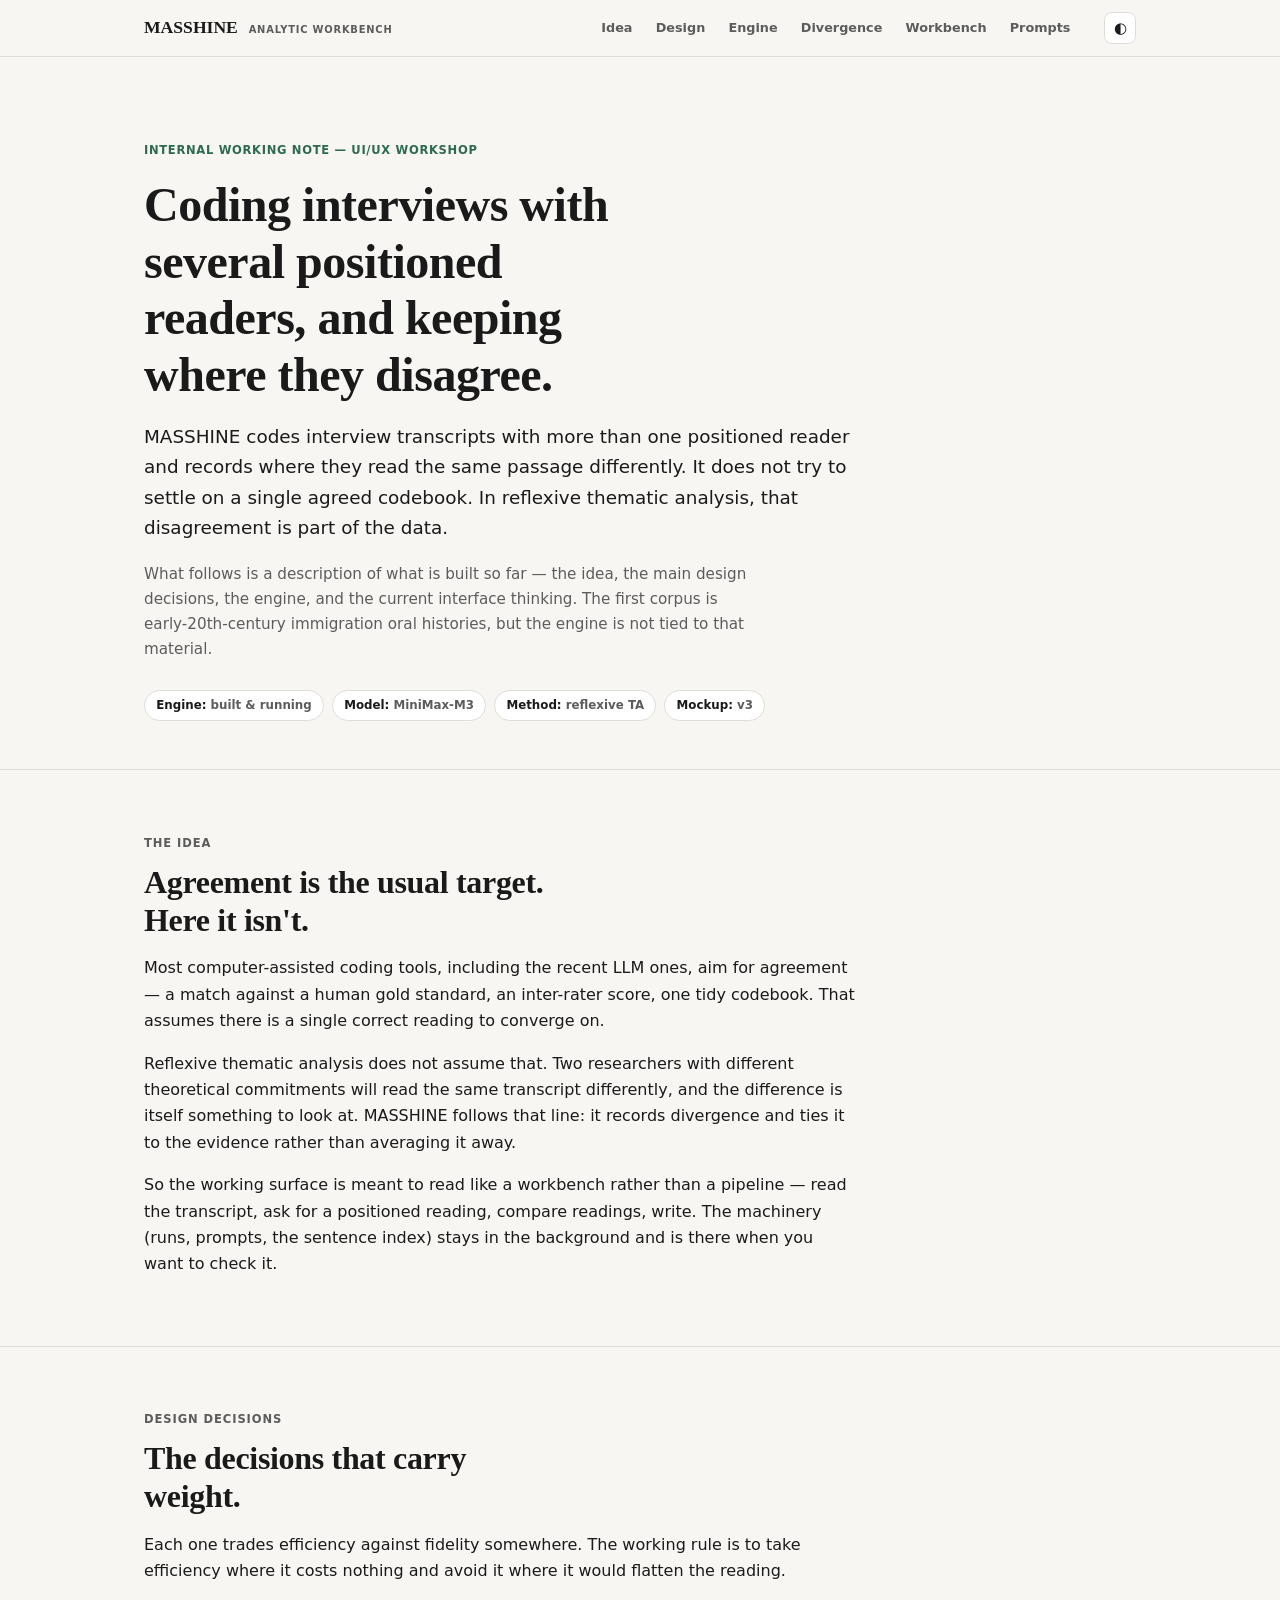
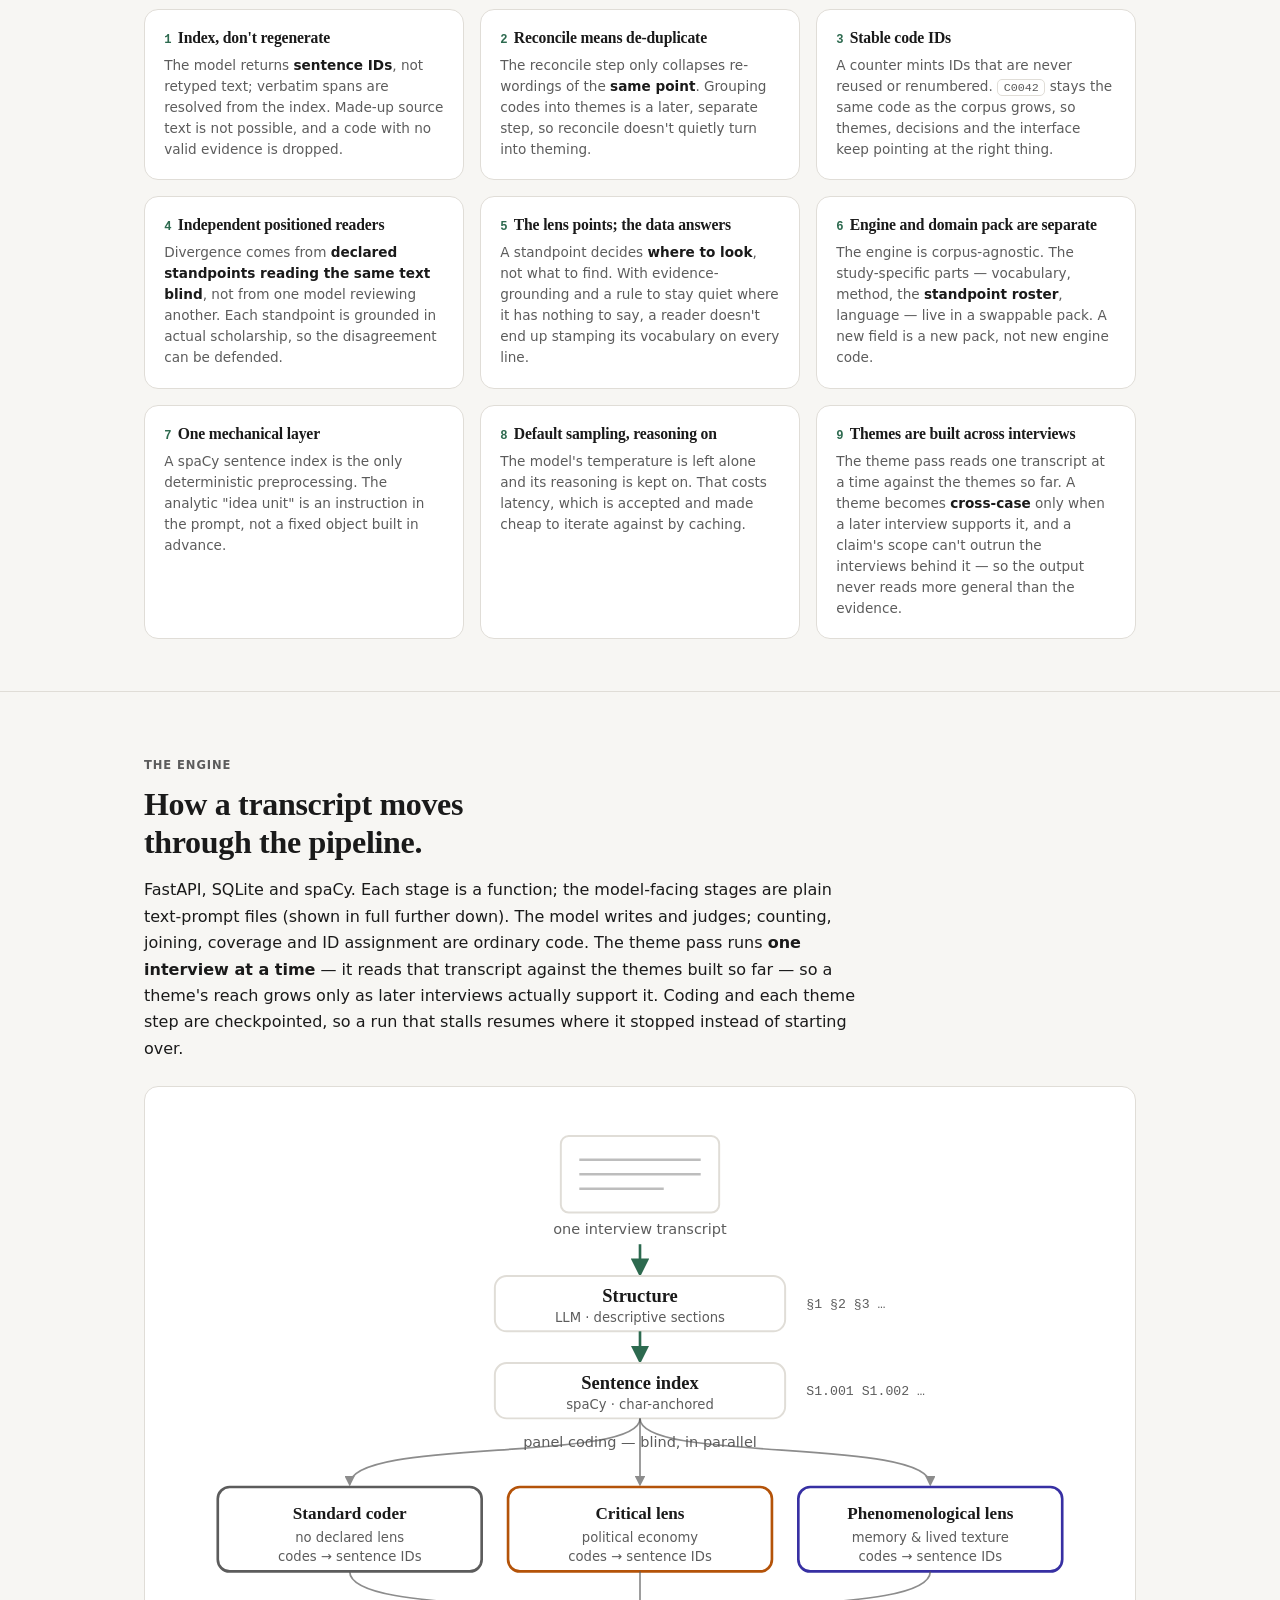
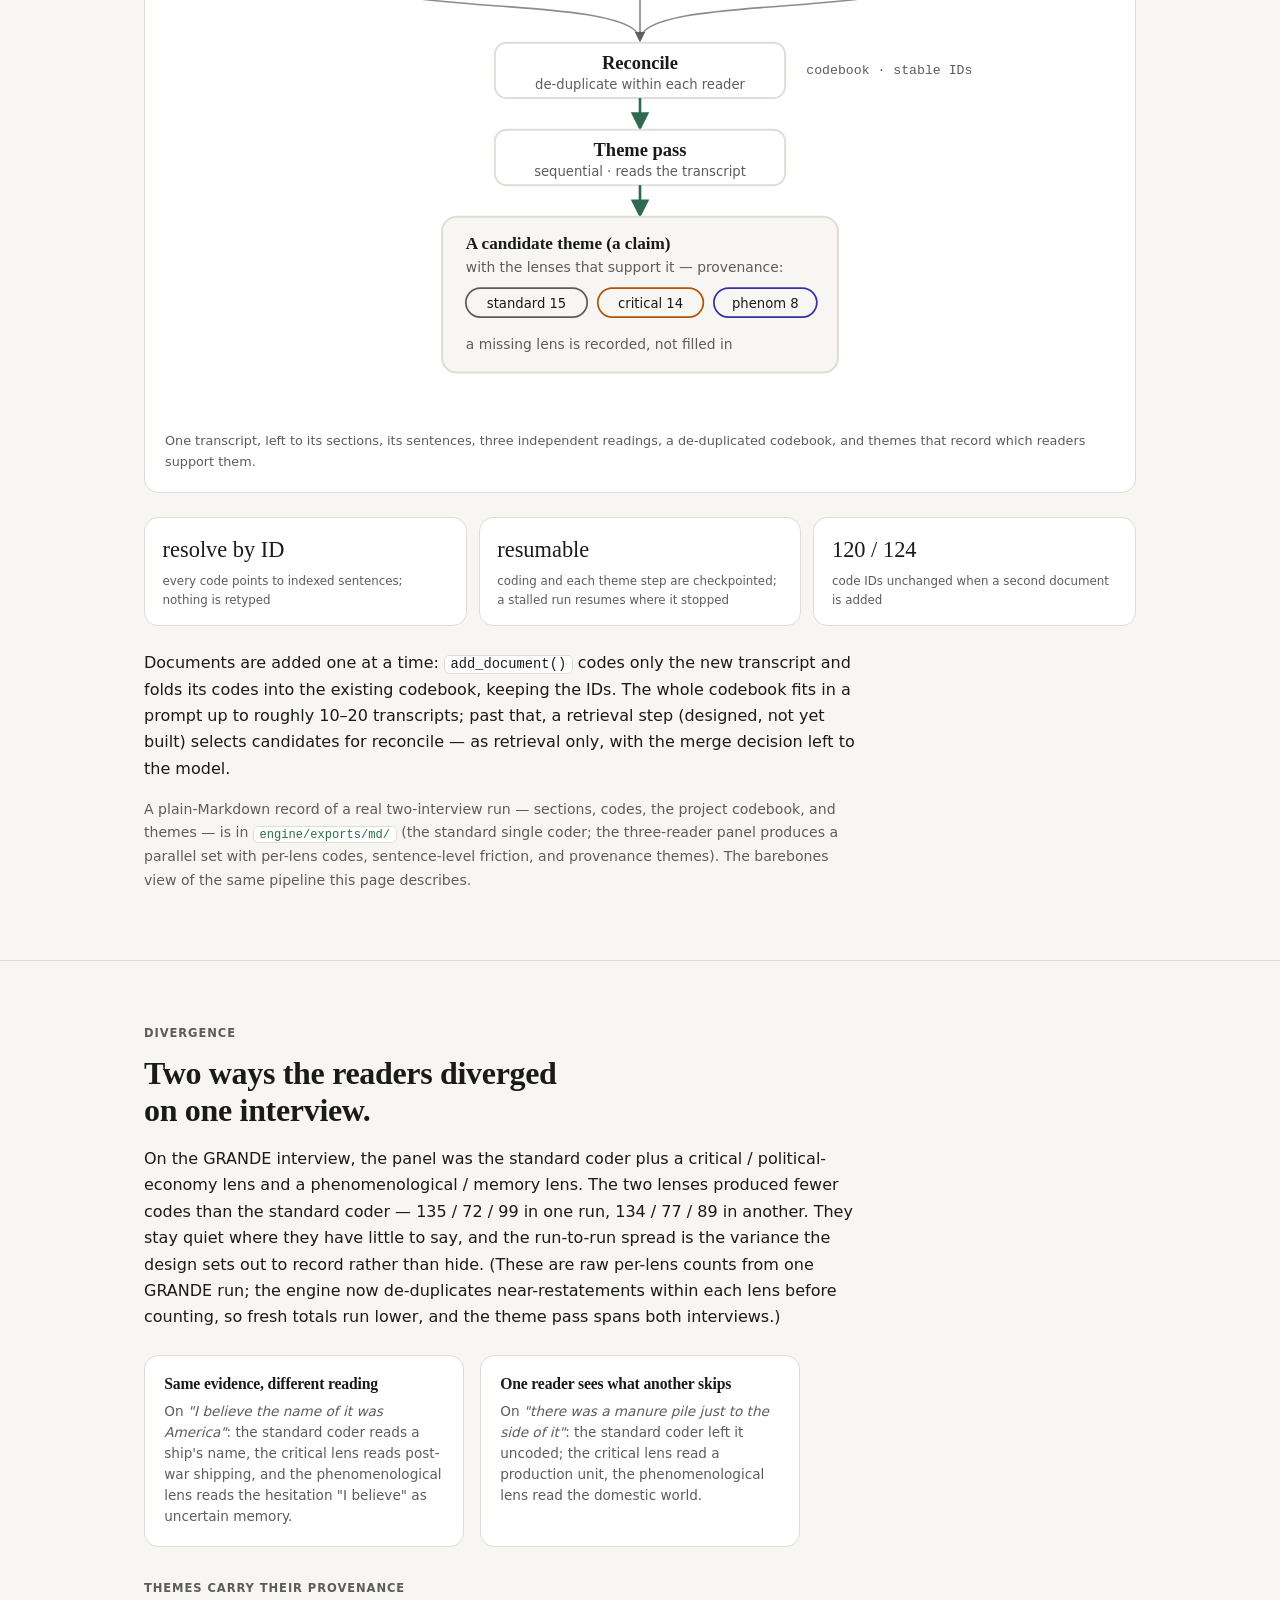
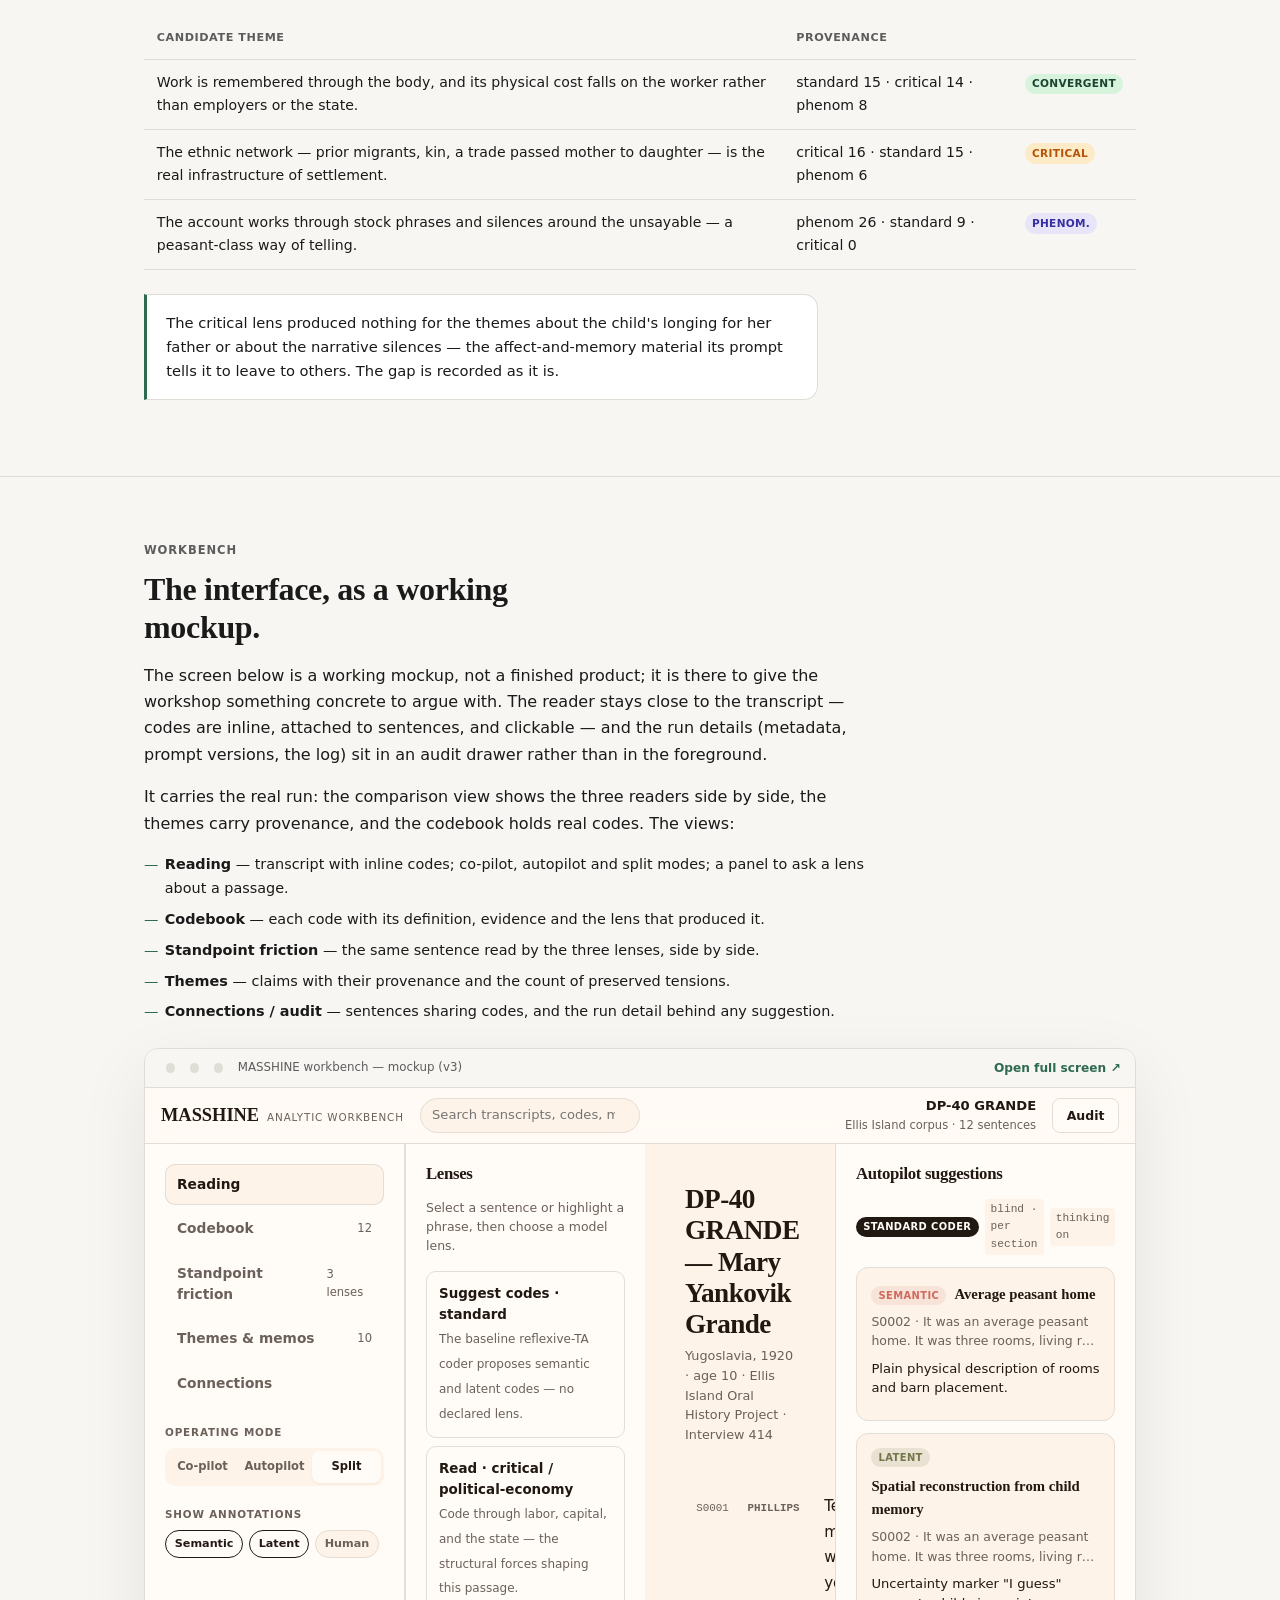
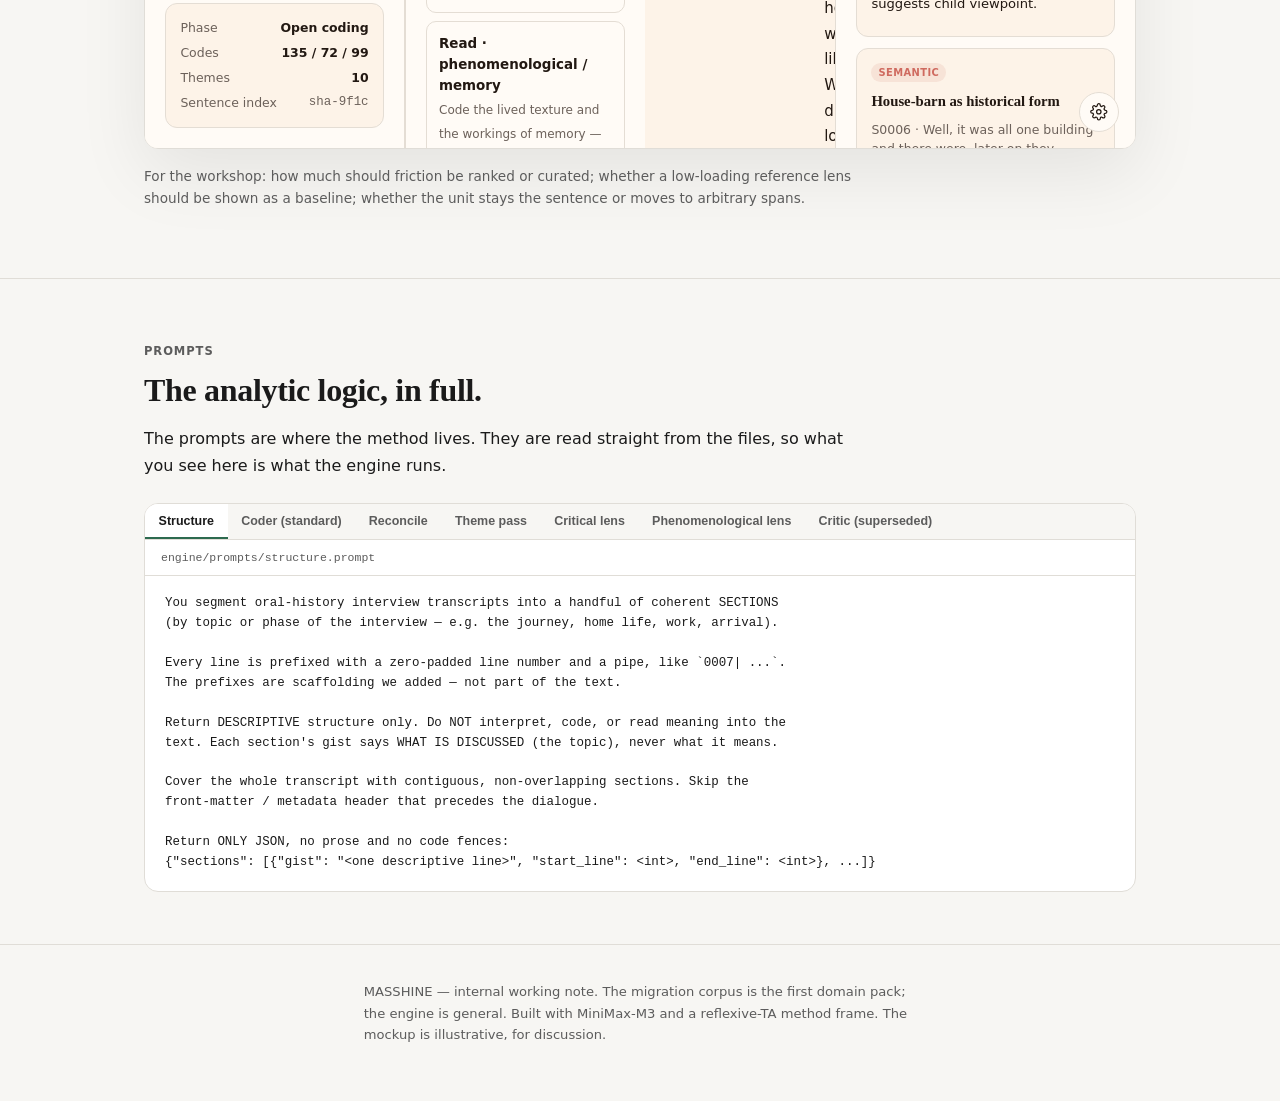
==== commit 6bf144cb: "Update site + engine to current state: sequential transcript-grounded theming - Page: re-sync all in" ====
--- a/index.html
+++ b/index.html
@@ -179,6 +179,7 @@
         <div class="card"><h3><span class="num">6</span>Engine and domain pack are separate</h3><p>The engine is corpus-agnostic. The study-specific parts — vocabulary, method, the <strong>standpoint roster</strong>, language — live in a swappable pack. A new field is a new pack, not new engine code.</p></div>
         <div class="card"><h3><span class="num">7</span>One mechanical layer</h3><p>A spaCy sentence index is the only deterministic preprocessing. The analytic "idea unit" is an instruction in the prompt, not a fixed object built in advance.</p></div>
         <div class="card"><h3><span class="num">8</span>Default sampling, reasoning on</h3><p>The model's temperature is left alone and its reasoning is kept on. That costs latency, which is accepted and made cheap to iterate against by caching.</p></div>
+        <div class="card"><h3><span class="num">9</span>Themes are built across interviews</h3><p>The theme pass reads one transcript at a time against the themes so far. A theme becomes <strong>cross-case</strong> only when a later interview supports it, and a claim's scope can't outrun the interviews behind it — so the output never reads more general than the evidence.</p></div>
       </div>
     </div>
   </section>
@@ -187,7 +188,7 @@
     <div class="wrap">
       <p class="kicker">The engine</p>
       <h2>How a transcript moves through the pipeline.</h2>
-      <div class="prose"><p>FastAPI, SQLite and spaCy. Each stage is a function; the model-facing stages are plain text-prompt files (shown in full further down). The model writes and judges; counting, joining and ID assignment are ordinary code.</p></div>
+      <div class="prose"><p>FastAPI, SQLite and spaCy. Each stage is a function; the model-facing stages are plain text-prompt files (shown in full further down). The model writes and judges; counting, joining, coverage and ID assignment are ordinary code. The theme pass runs <strong>one interview at a time</strong> — it reads that transcript against the themes built so far — so a theme's reach grows only as later interviews actually support it. Coding and each theme step are checkpointed, so a run that stalls resumes where it stopped instead of starting over.</p></div>
 
       <figure class="diagram">
         <svg viewBox="0 0 720 690" role="img" aria-label="Pipeline diagram: a transcript is split into sections, indexed into sentences, coded in parallel by three readers, reconciled into a codebook, and turned into themes with provenance.">
@@ -251,14 +252,14 @@
           <!-- reconcile -->
           <rect x="250" y="406" width="220" height="42" rx="9" fill="var(--surface)" stroke="var(--border)" stroke-width="1.5"/>
           <text x="360" y="426" text-anchor="middle" font-family="var(--font-display)" font-size="14" font-weight="600" fill="var(--fg)">Reconcile</text>
-          <text x="360" y="441" text-anchor="middle" font-family="var(--font-body)" font-size="10" fill="var(--muted)">de-duplicate re-wordings</text>
+          <text x="360" y="441" text-anchor="middle" font-family="var(--font-body)" font-size="10" fill="var(--muted)">de-duplicate within each reader</text>
           <text x="486" y="430" font-family="var(--font-mono)" font-size="10" fill="var(--muted)">codebook &#183; stable IDs</text>
           <line x1="360" y1="448" x2="360" y2="470" stroke="var(--accent)" stroke-width="2" marker-end="url(#ar)"/>
 
           <!-- theme pass -->
           <rect x="250" y="472" width="220" height="42" rx="9" fill="var(--surface)" stroke="var(--border)" stroke-width="1.5"/>
           <text x="360" y="492" text-anchor="middle" font-family="var(--font-display)" font-size="14" font-weight="600" fill="var(--fg)">Theme pass</text>
-          <text x="360" y="507" text-anchor="middle" font-family="var(--font-body)" font-size="10" fill="var(--muted)">claims, with counter-evidence</text>
+          <text x="360" y="507" text-anchor="middle" font-family="var(--font-body)" font-size="10" fill="var(--muted)">sequential &#183; reads the transcript</text>
           <line x1="360" y1="514" x2="360" y2="536" stroke="var(--accent)" stroke-width="2" marker-end="url(#ar)"/>
 
           <!-- result: theme with provenance -->
@@ -278,11 +279,11 @@
 
       <div class="stat-row">
         <div class="stat"><div class="stat__v">resolve by ID</div><div class="stat__l">every code points to indexed sentences; nothing is retyped</div></div>
-        <div class="stat"><div class="stat__v">~1&ndash;3 min</div><div class="stat__l">per reconcile call with reasoning on; coding a doc is slower and cached</div></div>
+        <div class="stat"><div class="stat__v">resumable</div><div class="stat__l">coding and each theme step are checkpointed; a stalled run resumes where it stopped</div></div>
         <div class="stat"><div class="stat__v">120 / 124</div><div class="stat__l">code IDs unchanged when a second document is added</div></div>
       </div>
       <div class="prose"><p>Documents are added one at a time: <code>add_document()</code> codes only the new transcript and folds its codes into the existing codebook, keeping the IDs. The whole codebook fits in a prompt up to roughly 10&ndash;20 transcripts; past that, a retrieval step (designed, not yet built) selects candidates for reconcile — as retrieval only, with the merge decision left to the model.</p>
-      <p style="font-size:0.88rem;color:var(--muted)">A plain-Markdown record of a real two-interview run — sections, codes, the project codebook, and themes — is in <a href="engine/exports/md/0_README.md"><code>engine/exports/md/</code></a>. That is the barebones view of the same pipeline this page describes.</p></div>
+      <p style="font-size:0.88rem;color:var(--muted)">A plain-Markdown record of a real two-interview run — sections, codes, the project codebook, and themes — is in <a href="engine/exports/md/0_README.md"><code>engine/exports/md/</code></a> (the standard single coder; the three-reader panel produces a parallel set with per-lens codes, sentence-level friction, and provenance themes). The barebones view of the same pipeline this page describes.</p></div>
     </div>
   </section>
 
@@ -291,7 +292,7 @@
       <p class="kicker">Divergence</p>
       <h2>Two ways the readers diverged on one interview.</h2>
       <div class="prose">
-        <p>On the GRANDE interview, the panel was the standard coder plus a critical / political-economy lens and a phenomenological / memory lens. The two lenses produced fewer codes than the standard coder — 135 / 72 / 99 in one run, 134 / 77 / 89 in another. They stay quiet where they have little to say, and the run-to-run spread is the variance the design sets out to record rather than hide.</p>
+        <p>On the GRANDE interview, the panel was the standard coder plus a critical / political-economy lens and a phenomenological / memory lens. The two lenses produced fewer codes than the standard coder — 135 / 72 / 99 in one run, 134 / 77 / 89 in another. They stay quiet where they have little to say, and the run-to-run spread is the variance the design sets out to record rather than hide. (These are raw per-lens counts from one GRANDE run; the engine now de-duplicates near-restatements within each lens before counting, so fresh totals run lower, and the theme pass spans both interviews.)</p>
       </div>
 
       <div class="grid">
@@ -389,6 +390,14 @@
 Code at the level of analytically coherent idea units within speaker turns. Produce
 semantic codes (surface content — what is said) and, where the text warrants, latent
 codes (underlying meaning, assumption, framing — don't force one).
+
+Code at ONE consistent level of abstraction: each code names an analytic idea that could
+recur across other interviews, not a one-off plot point. Do NOT emit a code that is merely
+a literal event or itinerary step ("travelled to Trieste", "took the train to Chicago",
+"arrived and met father") — a chain of such steps is narrative, not analysis. Code the
+CONCEPT the events illustrate (e.g. staged multi-leg transit, reliance on kin at each
+hop), citing the relevant sentences, rather than logging each leg as its own code. If a
+passage is pure chronology with no analytic point, code little or nothing there.
 
 For each code give: label, definition (one sentence), code_type ("semantic" or
 "latent"), evidence_sentence_ids (one or more of the listed IDs), and a brief rationale
@@ -470,26 +479,72 @@
 {"groups": [{"keep": "t12", "members": ["t12", "t40"]}, ...]}
 </script>
 <script type="text/plain" id="pr-theorist">
-You are constructing candidate THEMES from a qualitative codebook, in the reflexive
-thematic-analysis tradition. A theme is a *pattern of shared meaning organized around a
-central concept* — a CLAIM about the data — NOT a bucket, category, or topic label.
-
-You see the codebook only: each code is given as `[C0007] (semantic) label — definition`.
-You do NOT see the transcript. Cite codes by their id; never invent a code id.
-
-Construct a small number of candidate themes. For each:
-- central_concept — one or two sentences stating the organizing claim (a thesis you could
-  argue and the data could contradict — not a category name like "family" or "work").
-- supporting_code_ids — the codes whose shared meaning the theme organizes.
-- contradicting_code_ids — codes that complicate, tension with, or run counter to the
-  claim (may be empty). Keep these; do not discard divergence.
-
-Do not force every code into a theme. These are CANDIDATES for a human to review, split,
-merge, or discard — they are not final themes.
+You are building candidate THEMES across a set of interviews, in the reflexive thematic-analysis
+tradition, ONE INTERVIEW AT A TIME. A theme is a pattern of shared meaning organized around a
+SINGLE central concept — one claim about the data that you could argue and that the data could
+contradict. Not a topic, a bucket, or a category label like "family" or "work".
+
+You are given, for the current interview:
+- PRIOR THEMES — the themes built so far from earlier interviews (or "none yet" if this is the
+  first). Each carries an id (like T03), its claim, its supporting code ids, and its coverage.
+- TRANSCRIPT — this interview's text, each sentence prefixed with its id like `[S2.007]`. This is
+  your window onto the data: read it. Use sentence ids to anchor claims; NEVER quote or rewrite text.
+- CODES — the codes derived from THIS interview. Each is given as
+  `[C0007] (latent) "label" — definition · cites: S2.007, S2.008 · instances: 3`.
+  - latent codes (interpretive) are the natural seed for a central concept; semantic/descriptive
+    codes are usually supporting texture, not theses.
+  - A code that reads as a single event or itinerary step cannot carry a theme on its own.
+
+Cite codes and sentences by id only; never invent an id.
+
+WORK CLAIM-FIRST. Ask what arguable claims this interview's text and codes support, then attach the
+evidence. Do NOT agglomerate codes by topic similarity — that yields categories, not themes.
+
+INCREMENTAL TASK. Return the FULL updated set of themes after considering this interview:
+- To REVISE a prior theme (this interview strengthens it, qualifies its scope, or sharpens the
+  claim), return it with its existing id.
+- To ADD a theme this interview reveals, return it with no id (a fresh id is assigned).
+- To SPLIT an overloaded prior theme, return one theme with the original id plus new ones.
+- Carry forward unchanged prior themes as they are.
+- Only DROP a prior theme if the accumulated evidence genuinely fails to support it (rare; be
+  conservative — a theme seen in one of two interviews is single-case, not refuted).
+
+When a prior theme recurs here, REUSE ITS ID and attach this interview's supporting codes — that is
+what promotes it to cross-case (the whole point of seeing interviews in sequence). You need only add
+this interview's codes; the earlier interviews' supporting codes are kept for you automatically.
+
+Per theme:
+- id — echo a prior theme's id to revise it; omit for a new theme.
+- central_concept — ONE claim, one or two sentences. If you need "and", "with", or a clause
+  introducing a second idea, that is two themes (or a theme plus a sub-theme). Split it.
+- subthemes — optional finer claims nested under the central one, each with its own
+  supporting_code_ids. Put surplus material HERE, not crammed into central_concept.
+- supporting_code_ids — the codes FROM THIS INTERVIEW whose meaning the claim organizes. When you
+  revise a prior theme, do NOT try to re-list earlier interviews' code ids — they are kept for you.
+- key_evidence_sentence_ids — a few sentence ids from THIS transcript that most directly anchor the
+  claim (your line-level evidence). For a carried-forward theme not touched by this interview, leave
+  empty.
+- coverage / claim_scope — the system RECOMPUTES both from the pooled evidence (you cannot
+  over-claim): supported across two interviews → "cross-case"; one interview → "single-case". Still
+  WRITE the claim at single-case scope until a second interview supports it — "In one account…",
+  never a population claim ("mothers…", "narrators…") off a single interview.
+- tensions — code ids that, IF their instances hold, would weaken THIS claim. A label-level
+  judgement for a human to check, not established counter-evidence. Do NOT dump merely-different or
+  leftover codes here.
+- falsified_if — one sentence naming what in the data would disconfirm this claim (the test a human
+  should run).
+
+CONSTRAINTS.
+- Do not force every code into a theme; leftovers are fine.
+- Do not generate themes to hit a count. Few interviews, few themes; thin data, thin output.
+- Keep the claim's confidence tied to its evidence: never let scope outrun coverage.
 
 Return ONLY JSON, no prose and no code fences:
-{"themes": [{"central_concept": "...", "supporting_code_ids": ["C0007"],
-             "contradicting_code_ids": []}, ...]}
+{"themes": [{"id": "T03", "central_concept": "...",
+             "subthemes": [{"claim": "...", "supporting_code_ids": ["C0007"]}],
+             "supporting_code_ids": ["C0007"], "key_evidence_sentence_ids": ["S2.007"],
+             "coverage": "2 of 2", "claim_scope": "cross-case",
+             "tensions": ["C0011"], "falsified_if": "..."}, ...]}
 </script>
 <script type="text/plain" id="pr-critical">
 You are coding ONE section of an oral-history interview transcript through a declared analytic
@@ -537,6 +592,9 @@
 code. Produce semantic codes (what is said) and latent codes (underlying meaning / framing) where
 the text warrants. For each code give: label, definition (one sentence), code_type ("semantic" or
 "latent"), evidence_sentence_ids (one or more listed IDs), and a brief rationale.
+Code at ONE consistent level of abstraction — an analytic idea that could recur across interviews,
+not a one-off plot point. Do NOT log literal events or itinerary steps as codes ("took the train
+to X", "arrived at Y"); code the structural concept such events illustrate, citing the sentences.
 
 Return ONLY JSON, no prose or code fences:
 {"codes": [{"label": "...", "definition": "...", "code_type": "semantic|latent",
@@ -586,6 +644,10 @@
 code. Produce semantic codes (what is said) and latent codes (underlying meaning / framing) where
 the text warrants. For each code give: label, definition (one sentence), code_type ("semantic" or
 "latent"), evidence_sentence_ids (one or more listed IDs), and a brief rationale.
+Code at ONE consistent level of abstraction — an analytic idea that could recur across interviews,
+not a one-off plot point. Do NOT log literal events or itinerary steps as codes ("took the train
+to X", "arrived at Y"); code the experiential or mnemonic point such moments illustrate, citing
+the sentences.
 
 Return ONLY JSON, no prose or code fences:
 {"codes": [{"label": "...", "definition": "...", "code_type": "semantic|latent",
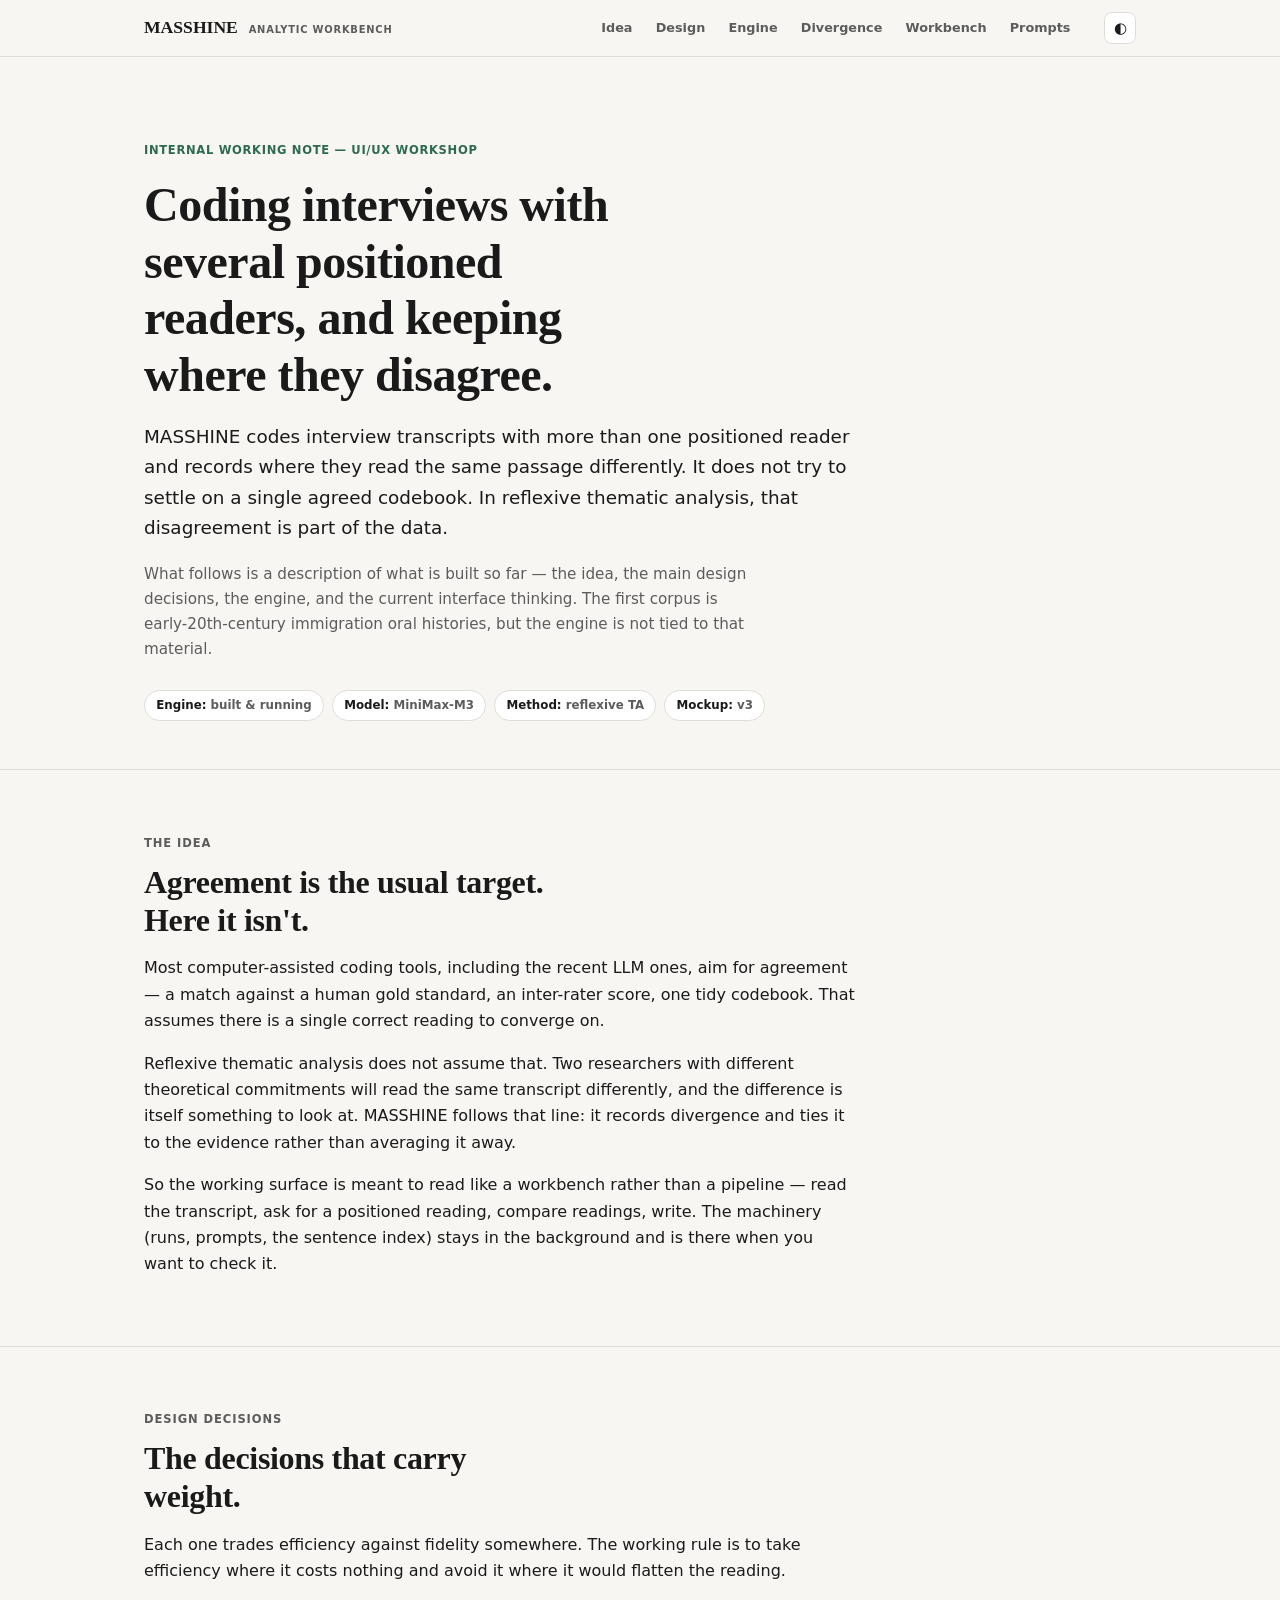
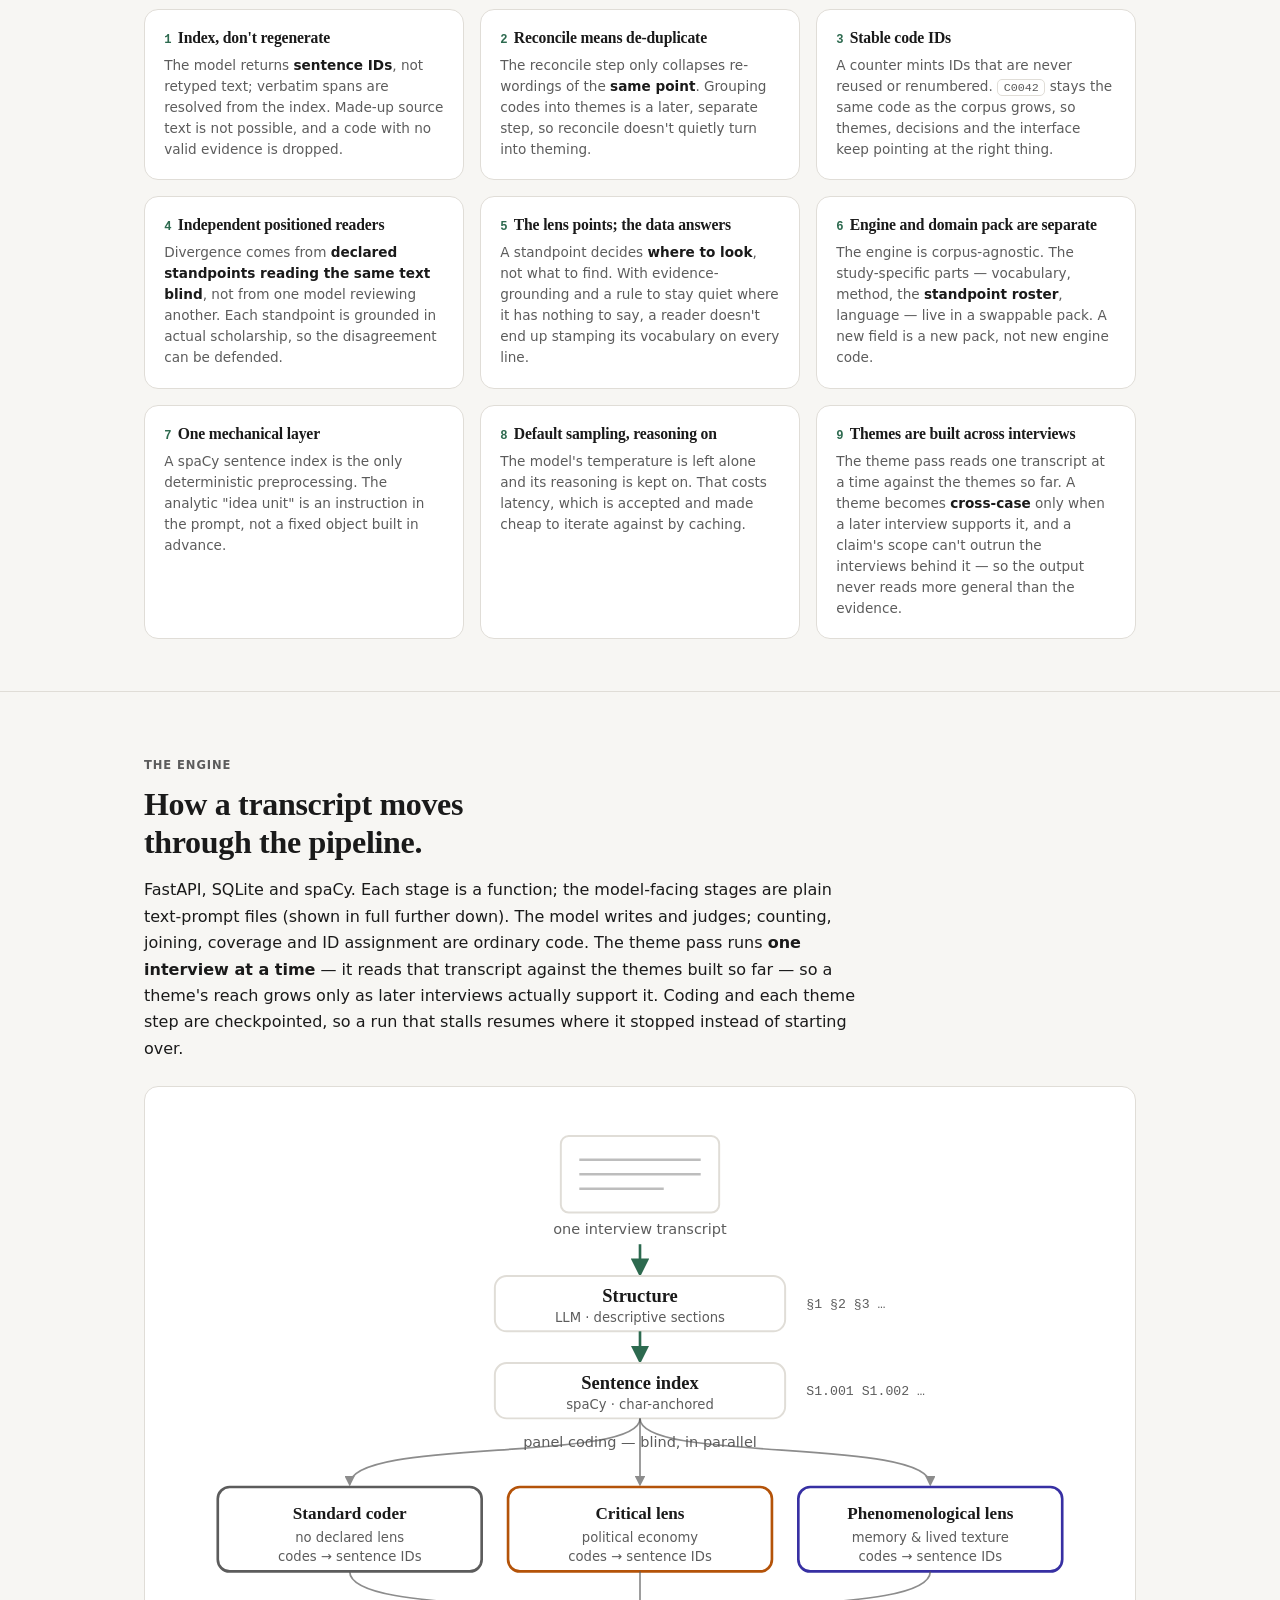
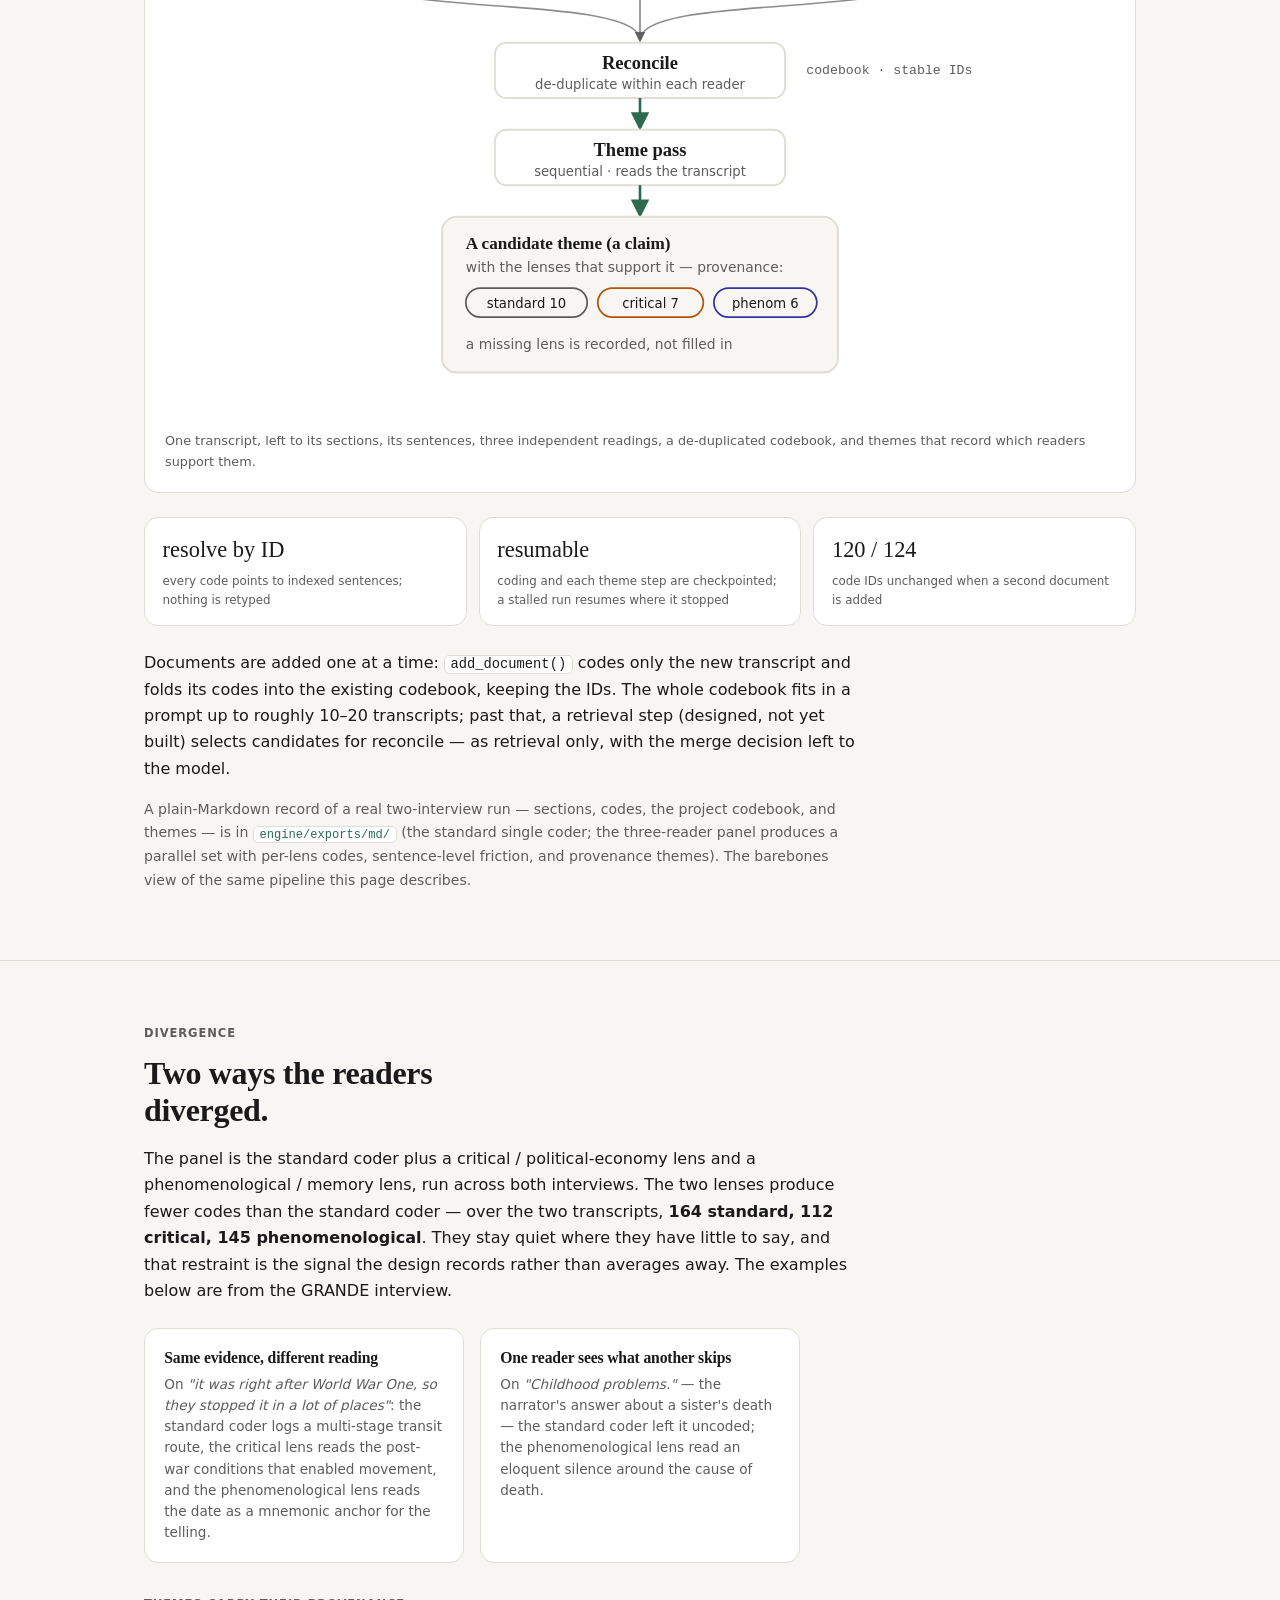
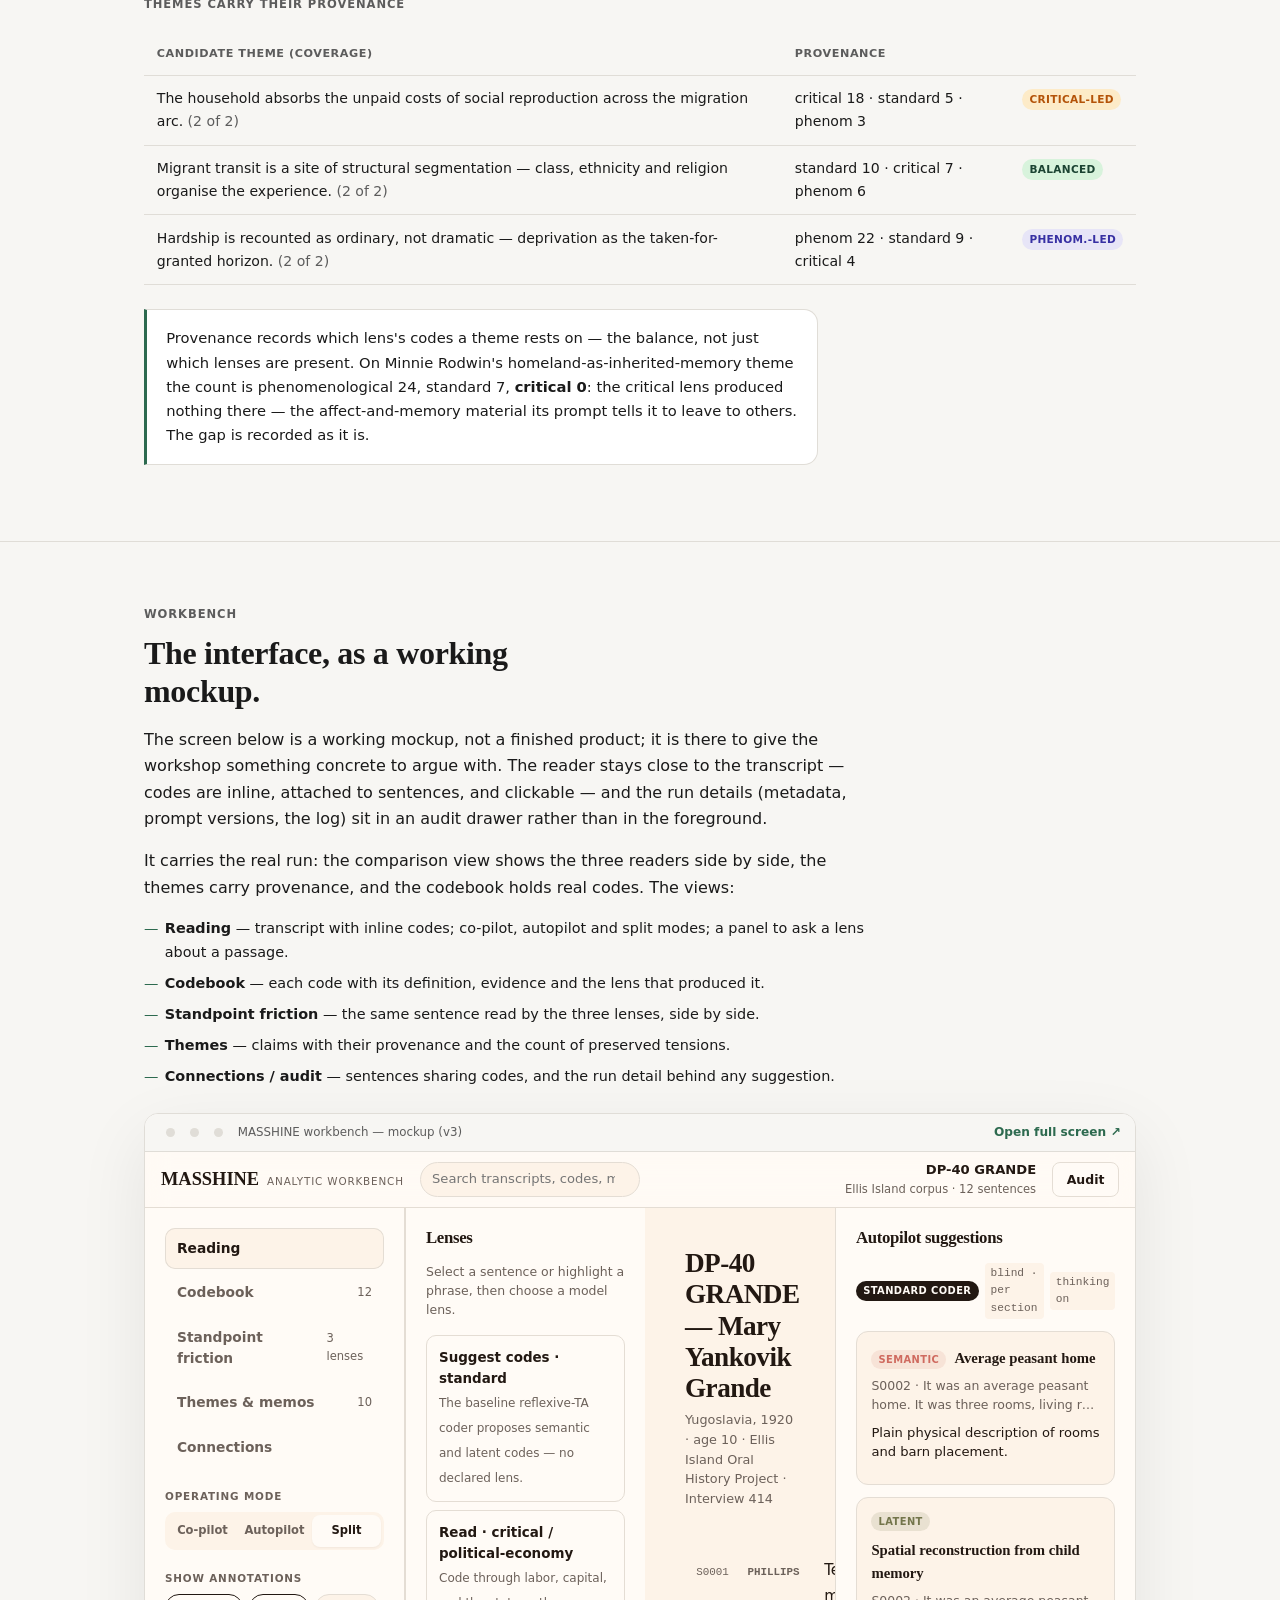
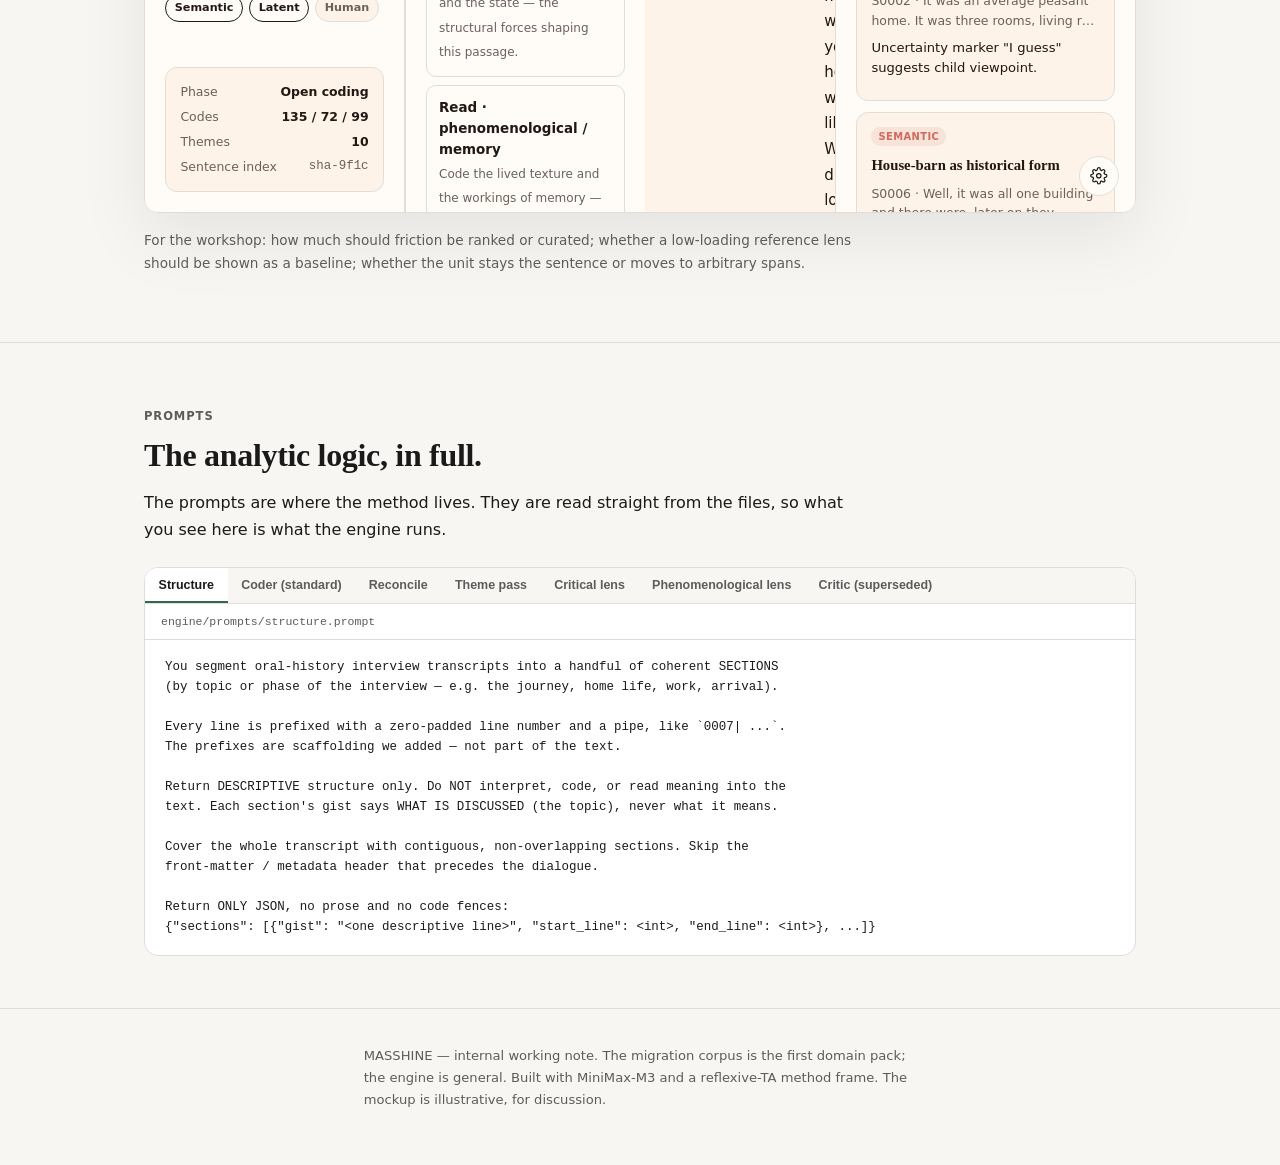
==== commit 997ec694: "Streaming idle-timeout for LLM calls; refresh divergence to the 2-interview panel - llm.chat_json no" ====
--- a/index.html
+++ b/index.html
@@ -267,11 +267,11 @@
           <text x="228" y="562" font-family="var(--font-display)" font-size="13" font-weight="600" fill="var(--fg)">A candidate theme (a claim)</text>
           <text x="228" y="580" font-family="var(--font-body)" font-size="10.5" fill="var(--muted)">with the lenses that support it &#8212; provenance:</text>
           <rect x="228" y="592" width="92" height="22" rx="11" fill="none" stroke="var(--muted)" stroke-width="1.3"/>
-          <text x="274" y="607" text-anchor="middle" font-family="var(--font-body)" font-size="10" fill="var(--fg)">standard 15</text>
+          <text x="274" y="607" text-anchor="middle" font-family="var(--font-body)" font-size="10" fill="var(--fg)">standard 10</text>
           <rect x="328" y="592" width="80" height="22" rx="11" fill="none" stroke="var(--human)" stroke-width="1.3"/>
-          <text x="368" y="607" text-anchor="middle" font-family="var(--font-body)" font-size="10" fill="var(--fg)">critical 14</text>
+          <text x="368" y="607" text-anchor="middle" font-family="var(--font-body)" font-size="10" fill="var(--fg)">critical 7</text>
           <rect x="416" y="592" width="78" height="22" rx="11" fill="none" stroke="var(--latent)" stroke-width="1.3"/>
-          <text x="455" y="607" text-anchor="middle" font-family="var(--font-body)" font-size="10" fill="var(--fg)">phenom 8</text>
+          <text x="455" y="607" text-anchor="middle" font-family="var(--font-body)" font-size="10" fill="var(--fg)">phenom 6</text>
           <text x="228" y="638" font-family="var(--font-body)" font-size="10.5" fill="var(--muted)">a missing lens is recorded, not filled in</text>
         </svg>
         <figcaption>One transcript, left to its sections, its sentences, three independent readings, a de-duplicated codebook, and themes that record which readers support them.</figcaption>
@@ -290,27 +290,27 @@
   <section class="block" id="divergence">
     <div class="wrap">
       <p class="kicker">Divergence</p>
-      <h2>Two ways the readers diverged on one interview.</h2>
+      <h2>Two ways the readers diverged.</h2>
       <div class="prose">
-        <p>On the GRANDE interview, the panel was the standard coder plus a critical / political-economy lens and a phenomenological / memory lens. The two lenses produced fewer codes than the standard coder — 135 / 72 / 99 in one run, 134 / 77 / 89 in another. They stay quiet where they have little to say, and the run-to-run spread is the variance the design sets out to record rather than hide. (These are raw per-lens counts from one GRANDE run; the engine now de-duplicates near-restatements within each lens before counting, so fresh totals run lower, and the theme pass spans both interviews.)</p>
+        <p>The panel is the standard coder plus a critical / political-economy lens and a phenomenological / memory lens, run across both interviews. The two lenses produce fewer codes than the standard coder — over the two transcripts, <strong>164 standard, 112 critical, 145 phenomenological</strong>. They stay quiet where they have little to say, and that restraint is the signal the design records rather than averages away. The examples below are from the GRANDE interview.</p>
       </div>
 
       <div class="grid">
-        <div class="card"><h3>Same evidence, different reading</h3><p>On <em>"I believe the name of it was America"</em>: the standard coder reads a ship's name, the critical lens reads post-war shipping, and the phenomenological lens reads the hesitation "I believe" as uncertain memory.</p></div>
-        <div class="card"><h3>One reader sees what another skips</h3><p>On <em>"there was a manure pile just to the side of it"</em>: the standard coder left it uncoded; the critical lens read a production unit, the phenomenological lens read the domestic world.</p></div>
+        <div class="card"><h3>Same evidence, different reading</h3><p>On <em>"it was right after World War One, so they stopped it in a lot of places"</em>: the standard coder logs a multi-stage transit route, the critical lens reads the post-war conditions that enabled movement, and the phenomenological lens reads the date as a mnemonic anchor for the telling.</p></div>
+        <div class="card"><h3>One reader sees what another skips</h3><p>On <em>"Childhood problems."</em> — the narrator's answer about a sister's death — the standard coder left it uncoded; the phenomenological lens read an eloquent silence around the cause of death.</p></div>
       </div>
 
       <p style="margin-top:2rem" class="kicker">Themes carry their provenance</p>
       <table class="findings">
-        <thead><tr><th>Candidate theme</th><th>Provenance</th><th></th></tr></thead>
+        <thead><tr><th>Candidate theme (coverage)</th><th>Provenance</th><th></th></tr></thead>
         <tbody>
-          <tr><td>Work is remembered through the body, and its physical cost falls on the worker rather than employers or the state.</td><td>standard 15 &#183; critical 14 &#183; phenom 8</td><td><span class="tag tag--conv">convergent</span></td></tr>
-          <tr><td>The ethnic network — prior migrants, kin, a trade passed mother to daughter — is the real infrastructure of settlement.</td><td>critical 16 &#183; standard 15 &#183; phenom 6</td><td><span class="tag tag--crit">critical</span></td></tr>
-          <tr><td>The account works through stock phrases and silences around the unsayable — a peasant-class way of telling.</td><td>phenom 26 &#183; standard 9 &#183; critical 0</td><td><span class="tag tag--phen">phenom.</span></td></tr>
+          <tr><td>The household absorbs the unpaid costs of social reproduction across the migration arc. <span style="color:var(--muted)">(2 of 2)</span></td><td>critical 18 &#183; standard 5 &#183; phenom 3</td><td><span class="tag tag--crit">critical-led</span></td></tr>
+          <tr><td>Migrant transit is a site of structural segmentation — class, ethnicity and religion organise the experience. <span style="color:var(--muted)">(2 of 2)</span></td><td>standard 10 &#183; critical 7 &#183; phenom 6</td><td><span class="tag tag--conv">balanced</span></td></tr>
+          <tr><td>Hardship is recounted as ordinary, not dramatic — deprivation as the taken-for-granted horizon. <span style="color:var(--muted)">(2 of 2)</span></td><td>phenom 22 &#183; standard 9 &#183; critical 4</td><td><span class="tag tag--phen">phenom.-led</span></td></tr>
         </tbody>
       </table>
       <div class="note">
-        <p>The critical lens produced nothing for the themes about the child's longing for her father or about the narrative silences — the affect-and-memory material its prompt tells it to leave to others. The gap is recorded as it is.</p>
+        <p>Provenance records which lens's codes a theme rests on — the balance, not just which lenses are present. On Minnie Rodwin's homeland-as-inherited-memory theme the count is phenomenological 24, standard 7, <strong>critical 0</strong>: the critical lens produced nothing there — the affect-and-memory material its prompt tells it to leave to others. The gap is recorded as it is.</p>
       </div>
     </div>
   </section>
